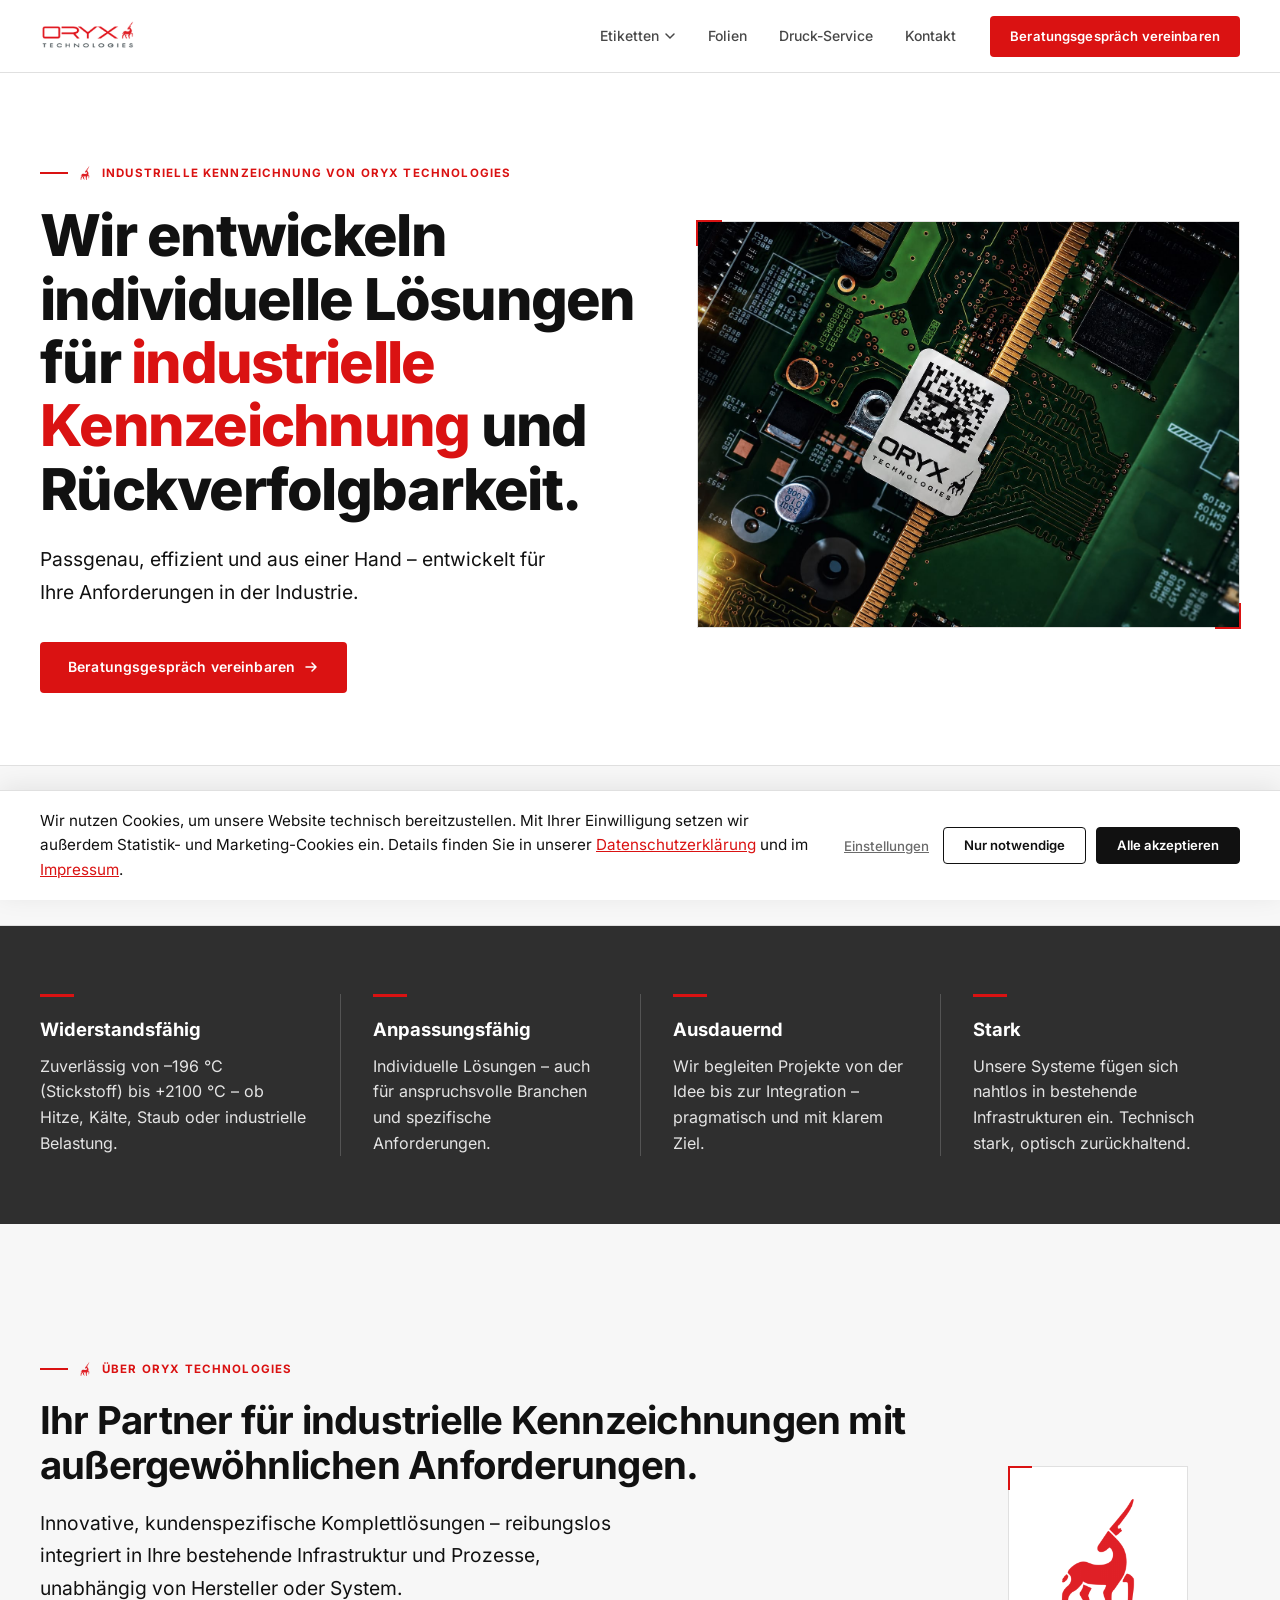
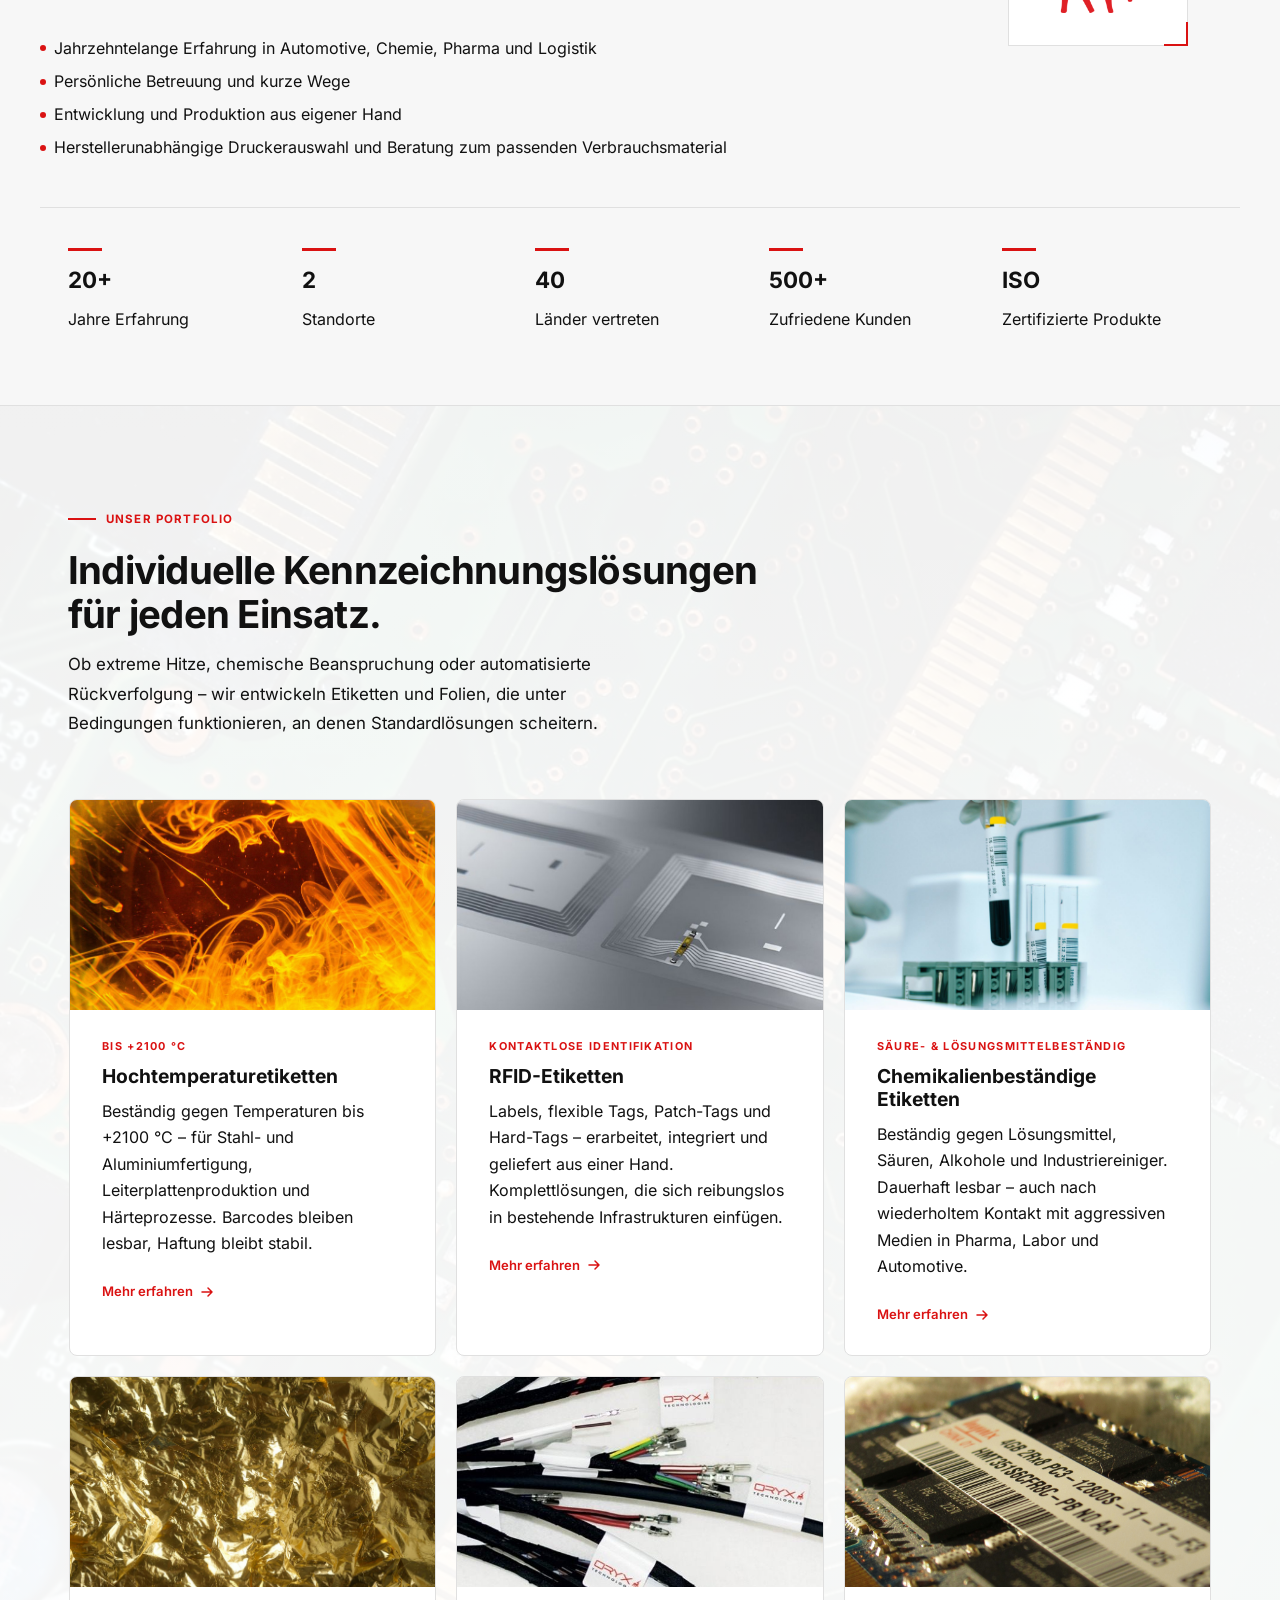
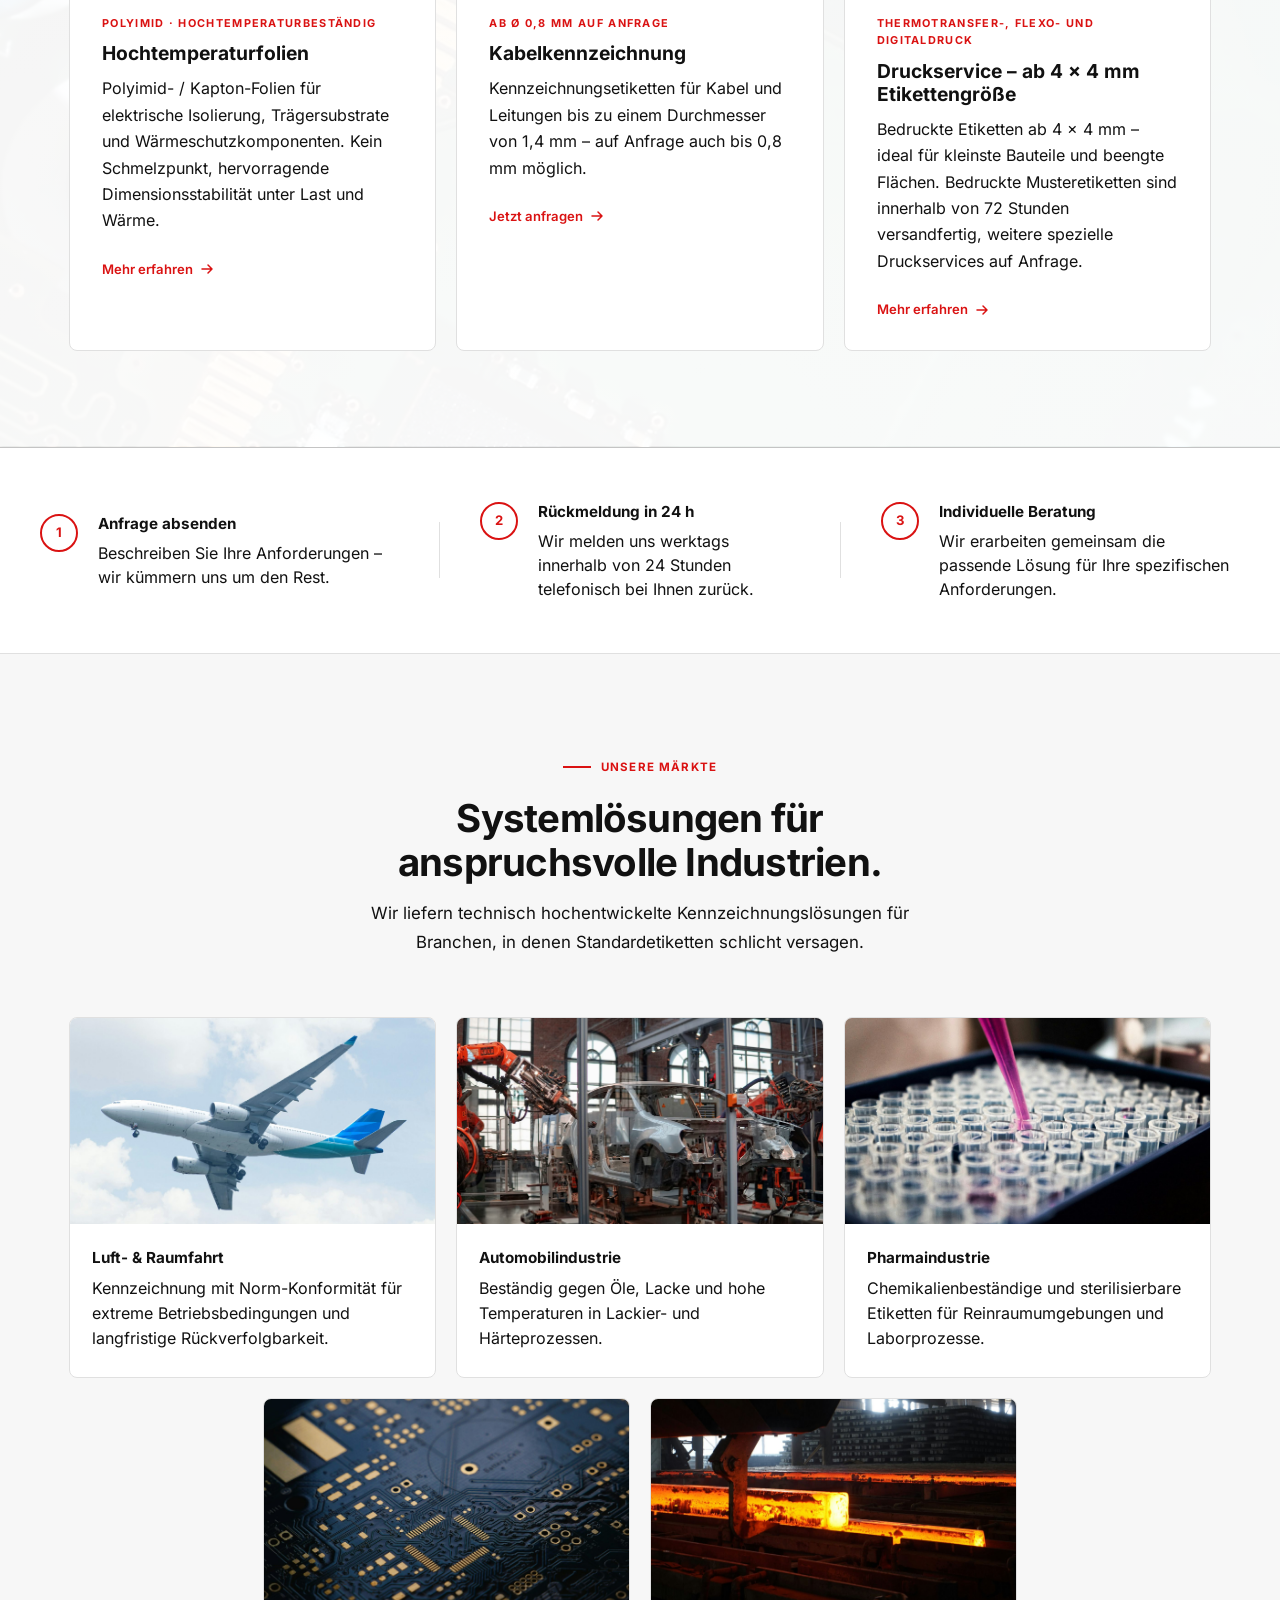
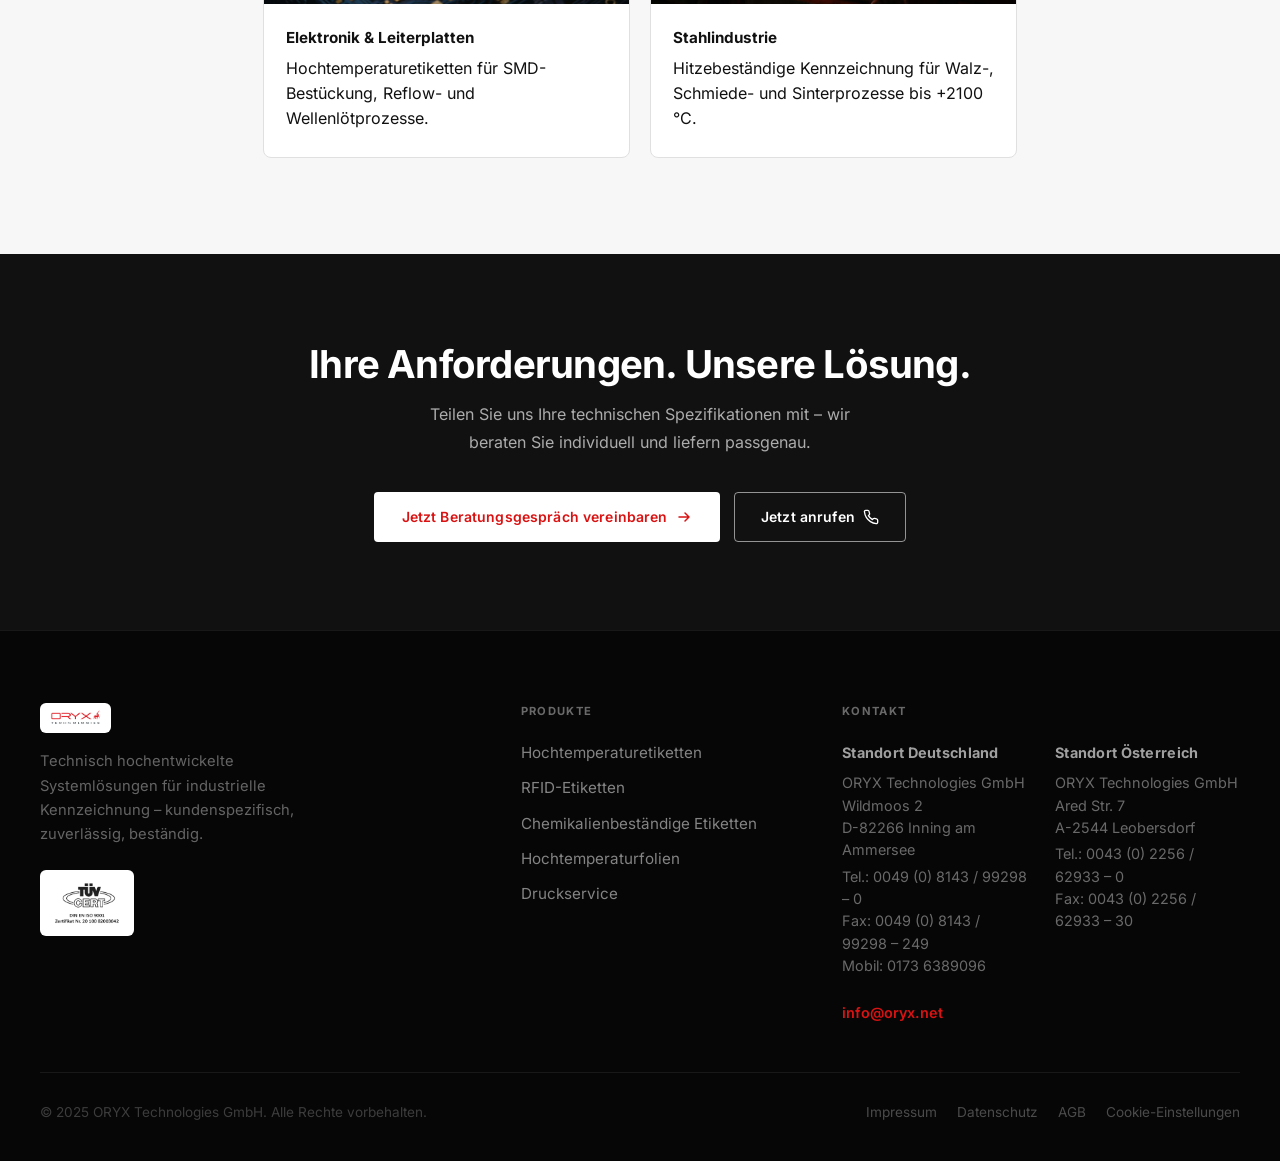
==== index.html @ a3b07ac5 "Branchen-Sektion: gleiche Hintergrundfarbe wie Warum-ORYX (var alt), Cache-Busting v=41" ====
<!DOCTYPE html>
<html lang="de">
<head>
  <meta charset="UTF-8">
  <meta name="viewport" content="width=device-width, initial-scale=1.0">
  <!-- Google Consent Mode v2 — Standardwerte (verweigert), bis Einwilligung vorliegt -->
  <script>
    window.dataLayer = window.dataLayer || [];
    function gtag(){dataLayer.push(arguments);}
    gtag('consent', 'default', {
      ad_storage: 'denied',
      ad_user_data: 'denied',
      ad_personalization: 'denied',
      analytics_storage: 'denied',
      wait_for_update: 500
    });
  </script>
  <!-- Google Tag Manager -->
  <script>(function(w,d,s,l,i){w[l]=w[l]||[];w[l].push({'gtm.start':
  new Date().getTime(),event:'gtm.js'});var f=d.getElementsByTagName(s)[0],
  j=d.createElement(s),dl=l!='dataLayer'?'&l='+l:'';j.async=true;j.src=
  'https://www.googletagmanager.com/gtm.js?id='+i+dl;f.parentNode.insertBefore(j,f);
  })(window,document,'script','dataLayer','GTM-K99ZC7DT');</script>
  <!-- End Google Tag Manager -->
  <title>ORYX Technologies – Industrielle Kennzeichnungslösungen</title>
  <meta name="description" content="Individuelle Lösungen für industrielle Kennzeichnung und Rückverfolgbarkeit – Hochtemperatur, RFID, chemikalienbeständige Etiketten und Hochtemperaturfolien. Aus einer Hand.">
  <link rel="canonical" href="https://www.etikettenloesungen.com/">
  <meta property="og:type" content="website">
  <meta property="og:site_name" content="ORYX Technologies">
  <meta property="og:locale" content="de_DE">
  <meta property="og:url" content="https://www.etikettenloesungen.com/">
  <meta property="og:title" content="ORYX Technologies – Industrielle Kennzeichnungslösungen">
  <meta property="og:description" content="Individuelle Lösungen für industrielle Kennzeichnung und Rückverfolgbarkeit – Hochtemperatur, RFID, chemikalienbeständige Etiketten und Hochtemperaturfolien. Aus einer Hand.">
  <meta property="og:image" content="https://www.etikettenloesungen.com/img/Leiterplatte-Startseite.jpg">
  <meta name="twitter:card" content="summary_large_image">
  <meta name="twitter:title" content="ORYX Technologies – Industrielle Kennzeichnungslösungen">
  <meta name="twitter:description" content="Individuelle Lösungen für industrielle Kennzeichnung und Rückverfolgbarkeit – Hochtemperatur, RFID, chemikalienbeständige Etiketten und Hochtemperaturfolien. Aus einer Hand.">
  <meta name="twitter:image" content="https://www.etikettenloesungen.com/img/Leiterplatte-Startseite.jpg">
  <link rel="icon" href="img/cropped-Fav-Icon-192x192.png">
  <link rel="stylesheet" href="styles.css?v=41">
  <script type="application/ld+json">
  {
    "@context": "https://schema.org",
    "@type": "Organization",
    "name": "ORYX Technologies GmbH",
    "url": "https://www.etikettenloesungen.com/",
    "logo": "https://www.etikettenloesungen.com/img/Logo.png",
    "description": "Individuelle Lösungen für industrielle Kennzeichnung und Rückverfolgbarkeit – Hochtemperaturetiketten, RFID-Systeme, chemikalienbeständige Etiketten und Hochtemperaturfolien.",
    "sameAs": ["https://oryx.net/de/"],
    "address": [
      {
        "@type": "PostalAddress",
        "streetAddress": "Wildmoos 2",
        "postalCode": "82266",
        "addressLocality": "Inning am Ammersee",
        "addressCountry": "DE"
      },
      {
        "@type": "PostalAddress",
        "streetAddress": "Ared Str. 7",
        "postalCode": "2544",
        "addressLocality": "Leobersdorf",
        "addressCountry": "AT"
      }
    ],
    "contactPoint": [
      {
        "@type": "ContactPoint",
        "telephone": "+49-8143-99298-0",
        "contactType": "customer service",
        "email": "info@oryx.net",
        "areaServed": ["DE", "AT", "CH"],
        "availableLanguage": "German"
      }
    ]
  }
  </script>
</head>
<body>
<!-- Google Tag Manager (noscript) -->
<noscript><iframe src="https://www.googletagmanager.com/ns.html?id=GTM-K99ZC7DT"
height="0" width="0" style="display:none;visibility:hidden"></iframe></noscript>
<!-- End Google Tag Manager (noscript) -->

<!-- NAVIGATION -->
<nav class="nav" id="nav">
  <div class="nav-inner">
    <a href="/" class="nav-logo">
      <img src="img/Logo.png" alt="ORYX Technologies" onerror="this.style.display='none';this.nextElementSibling.style.display='inline'">
      <span class="nav-logo-fallback" style="display:none"><em>ORYX</em> TECHNOLOGIES</span>
    </a>
    <ul class="nav-links">
      <li class="nav-item">
        <button class="nav-link">
          Etiketten
          <svg class="chevron" width="12" height="12" viewBox="0 0 12 12" fill="none">
            <path d="M2 4l4 4 4-4" stroke="currentColor" stroke-width="1.5" stroke-linecap="round"/>
          </svg>
        </button>
        <div class="dropdown">
          <a href="hochtemperatur-etiketten">Hochtemperaturetiketten</a>
          <a href="rfid-etiketten">RFID-Etiketten</a>
          <a href="chemikalienbestaendige-etiketten">Chemikalienbeständige Etiketten</a>
          <a href="/#kabelmarkierer">Kabelmarkierer</a>
        </div>
      </li>
      <li class="nav-item">
        <a href="hochtemperaturfolien" class="nav-link">Folien</a>
      </li>
      <li class="nav-item">
        <a href="druck-service" class="nav-link">Druck-Service</a>
      </li>
      <li class="nav-item">
        <a href="kontakt" class="nav-link">Kontakt</a>
      </li>
    </ul>
    <a href="kontakt" class="btn btn-primary nav-cta">Beratungsgespräch vereinbaren</a>
    <button class="nav-burger" aria-label="Menü öffnen">
      <span></span><span></span><span></span>
    </button>
  </div>
</nav>

<!-- Mobile Nav -->
<div class="nav-mobile" id="nav-mobile">
  <button class="mobile-toggle nav-link">
    Etiketten
    <svg class="chevron" width="12" height="12" viewBox="0 0 12 12" fill="none">
      <path d="M2 4l4 4 4-4" stroke="currentColor" stroke-width="1.5" stroke-linecap="round"/>
    </svg>
  </button>
  <div class="nav-mobile-sub">
    <a href="hochtemperatur-etiketten">Hochtemperaturetiketten</a>
    <a href="rfid-etiketten">RFID-Etiketten</a>
    <a href="chemikalienbestaendige-etiketten">Chemikalienbeständige Etiketten</a>
    <a href="/#kabelmarkierer">Kabelmarkierer</a>
  </div>
  <a href="hochtemperaturfolien">Hochtemperaturfolien</a>
  <a href="druck-service">Druck-Service</a>
  <a href="kontakt">Kontakt</a>
  <a href="kontakt" class="btn btn-primary nav-mobile-cta">Beratungsgespräch vereinbaren</a>
</div>

<!-- HERO (light, split with photo) -->
<section class="hero">
  <div class="hero-inner">
    <div class="hero-text">
      <span class="eyebrow"><img src="img/cropped-Fav-Icon-192x192.png" alt="" class="eyebrow-logo">Industrielle Kennzeichnung von ORYX Technologies</span>
      <h1>Wir entwickeln individuelle Lösungen für <strong>industrielle Kennzeichnung</strong> und Rückverfolgbarkeit.</h1>
      <p class="hero-desc">
        Passgenau, effizient und aus einer Hand – entwickelt für Ihre Anforderungen in der Industrie.
      </p>
      <div class="hero-actions">
        <a href="kontakt" class="btn btn-primary">
          Beratungsgespräch vereinbaren
          <svg width="16" height="16" viewBox="0 0 16 16" fill="none">
            <path d="M3 8h10M9 4l4 4-4 4" stroke="currentColor" stroke-width="1.5" stroke-linecap="round" stroke-linejoin="round"/>
          </svg>
        </a>
      </div>
    </div>
    <div class="hero-media">
      <img src="img/Startseite_neu.jpeg" alt="ORYX-Etikett mit Data-Matrix-Code auf einer Leiterplatte" loading="eager">
    </div>
  </div>
</section>

<!-- KUNDEN-LOGOS (Laufband) -->
<div class="logo-marquee">
  <div class="logo-marquee-label">Diese Industrieunternehmen vertrauen uns bereits</div>
  <div class="logo-viewport">
    <div class="logo-track">
      <div class="logo-item"><img src="img/Kunden/BMW.svg" alt="BMW"></div>
      <div class="logo-item"><img src="img/Kunden/Bosch-logotype.svg.webp" alt="Bosch"></div>
      <div class="logo-item"><img src="img/Kunden/Siemens-logo.svg.webp" alt="Siemens"></div>
      <div class="logo-item"><img src="img/Kunden/ZF_logo_STD_Blue_3CC.svg" alt="ZF"></div>
      <div class="logo-item"><img src="img/Kunden/Magna_logo.svg.webp" alt="Magna"></div>
      <div class="logo-item"><img src="img/Kunden/DRÄXLMAIER_Group_Logo.svg" alt="Dräxlmaier Group"></div>
      <div class="logo-item"><img src="img/Kunden/Faurecia_logo.svg" alt="Faurecia"></div>
      <div class="logo-item"><img src="img/Kunden/Diehl_Logo.svg" alt="Diehl"></div>
      <div class="logo-item"><img src="img/Kunden/Krauss-Maffei_logo.svg.webp" alt="KraussMaffei"></div>
      <div class="logo-item"><img src="img/Kunden/SEW_LOGO.svg" alt="SEW-EURODRIVE"></div>
      <div class="logo-item"><img src="img/Kunden/Philips_logo_new.svg.webp" alt="Philips"></div>
      <div class="logo-item"><img src="img/Kunden/Fronius-logo.png" alt="Fronius"></div>
      <div class="logo-item"><img src="img/Kunden/Ruag_MRO_Holding_Logo.svg.webp" alt="RUAG MRO Holding"></div>
      <div class="logo-item"><img src="img/Kunden/Logo_TQ-Systems.svg.webp" alt="TQ-Systems"></div>
      <div class="logo-item"><img src="img/Kunden/Logo_Kroschu_Group.jpg" alt="Kromberg & Schubert"></div>
      <div class="logo-item"><img src="img/Kunden/BECOM-logo.png" alt="BECOM"></div>
      <div class="logo-item"><img src="img/Kunden/YF_logo_AI_8_-_Yanfeng.png" alt="Yanfeng"></div>
      <!-- Duplikat für nahtlose Endlosschleife -->
      <div class="logo-item"><img src="img/Kunden/BMW.svg" alt="BMW"></div>
      <div class="logo-item"><img src="img/Kunden/Bosch-logotype.svg.webp" alt="Bosch"></div>
      <div class="logo-item"><img src="img/Kunden/Siemens-logo.svg.webp" alt="Siemens"></div>
      <div class="logo-item"><img src="img/Kunden/ZF_logo_STD_Blue_3CC.svg" alt="ZF"></div>
      <div class="logo-item"><img src="img/Kunden/Magna_logo.svg.webp" alt="Magna"></div>
      <div class="logo-item"><img src="img/Kunden/DRÄXLMAIER_Group_Logo.svg" alt="Dräxlmaier Group"></div>
      <div class="logo-item"><img src="img/Kunden/Faurecia_logo.svg" alt="Faurecia"></div>
      <div class="logo-item"><img src="img/Kunden/Diehl_Logo.svg" alt="Diehl"></div>
      <div class="logo-item"><img src="img/Kunden/Krauss-Maffei_logo.svg.webp" alt="KraussMaffei"></div>
      <div class="logo-item"><img src="img/Kunden/SEW_LOGO.svg" alt="SEW-EURODRIVE"></div>
      <div class="logo-item"><img src="img/Kunden/Philips_logo_new.svg.webp" alt="Philips"></div>
      <div class="logo-item"><img src="img/Kunden/Fronius-logo.png" alt="Fronius"></div>
      <div class="logo-item"><img src="img/Kunden/Ruag_MRO_Holding_Logo.svg.webp" alt="RUAG MRO Holding"></div>
      <div class="logo-item"><img src="img/Kunden/Logo_TQ-Systems.svg.webp" alt="TQ-Systems"></div>
      <div class="logo-item"><img src="img/Kunden/Logo_Kroschu_Group.jpg" alt="Kromberg & Schubert"></div>
      <div class="logo-item"><img src="img/Kunden/BECOM-logo.png" alt="BECOM"></div>
      <div class="logo-item"><img src="img/Kunden/YF_logo_AI_8_-_Yanfeng.png" alt="Yanfeng"></div>
    </div>
  </div>
</div>

<!-- VALUES STRIP -->
<section class="values-strip">
  <div class="values-inner">
    <div class="value-item fade-up">
      <h4>Widerstandsfähig</h4>
      <p>Zuverlässig von –196 °C (Stickstoff) bis +2100 °C – ob Hitze, Kälte, Staub oder industrielle Belastung.</p>
    </div>
    <div class="value-item fade-up delay-1">
      <h4>Anpassungsfähig</h4>
      <p>Individuelle Lösungen – auch für anspruchsvolle Branchen und spezifische Anforderungen.</p>
    </div>
    <div class="value-item fade-up delay-2">
      <h4>Ausdauernd</h4>
      <p>Wir begleiten Projekte von der Idee bis zur Integration – pragmatisch und mit klarem Ziel.</p>
    </div>
    <div class="value-item fade-up delay-3">
      <h4>Stark</h4>
      <p>Unsere Systeme fügen sich nahtlos in bestehende Infrastrukturen ein. Technisch stark, optisch zurückhaltend.</p>
    </div>
  </div>
</section>

<!-- ÜBER ORYX -->
<section class="page-hero about-section">
  <div class="page-hero-inner">
    <div class="page-hero-text fade-up">
      <span class="eyebrow"><img src="img/cropped-Fav-Icon-192x192.png" alt="" class="eyebrow-logo">Über ORYX Technologies</span>
      <h2>Ihr Partner für industrielle Kennzeichnungen mit außergewöhnlichen Anforderungen.</h2>
      <p class="hero-desc">Innovative, kundenspezifische Komplettlösungen – reibungslos integriert in Ihre bestehende Infrastruktur und Prozesse, unabhängig von Hersteller oder System.</p>
      <div style="display:flex; flex-direction:column; gap:10px; margin-top:4px;">
        <span class="trust-item">Jahrzehntelange Erfahrung in Automotive, Chemie, Pharma und Logistik</span>
        <span class="trust-item">Persönliche Betreuung und kurze Wege</span>
        <span class="trust-item">Entwicklung und Produktion aus eigener Hand</span>
        <span class="trust-item">Herstellerunabhängige Druckerauswahl und Beratung zum passenden Verbrauchsmaterial</span>
      </div>
    </div>
    <div class="about-medaillon-wrap fade-up">
      <div class="about-medaillon about-medaillon--icon">
        <img src="img/cropped-Fav-Icon-192x192.png" alt="ORYX Technologies Icon">
      </div>
    </div>
  </div>
  <div class="about-stats-row">
    <div class="value-item fade-up"><h4>20+</h4><p>Jahre Erfahrung</p></div>
    <div class="value-item fade-up delay-1"><h4>2</h4><p>Standorte</p></div>
    <div class="value-item fade-up delay-2"><h4>40</h4><p>Länder vertreten</p></div>
    <div class="value-item fade-up delay-1"><h4>500+</h4><p>Zufriedene Kunden</p></div>
    <div class="value-item fade-up delay-2"><h4>ISO</h4><p>Zertifizierte Produkte</p></div>
  </div>
</section>

<!-- PRODUKTE (Unser Portfolio – mit Startseiten-Bild als dezenter Hintergrund) -->
<section class="section" id="produkte" style="background-image: linear-gradient(rgba(255,255,255,0.94), rgba(255,255,255,0.97)), url('img/Leiterplatte-Startseite.jpg'); background-size: cover; background-position: center;">
  <div class="container">
    <div class="s-head fade-up">
      <span class="eyebrow">Unser Portfolio</span>
      <h2>Individuelle Kennzeichnungslösungen<br>für jeden Einsatz.</h2>
      <p>Ob extreme Hitze, chemische Beanspruchung oder automatisierte Rückverfolgung – wir entwickeln Etiketten und Folien, die unter Bedingungen funktionieren, an denen Standardlösungen scheitern.</p>
    </div>
    <div class="products-grid">

      <a href="hochtemperatur-etiketten" class="pcard" data-tilt>
        <div class="pcard-img">
          <img src="img/Hochtemperaturetiketten.jpg" alt="Hochtemperaturetiketten">
        </div>
        <div class="pcard-body">
          <div class="pcard-tag">Bis +2100 °C</div>
          <h3>Hochtemperaturetiketten</h3>
          <p>Beständig gegen Temperaturen bis +2100 °C – für Stahl- und Aluminiumfertigung, Leiterplattenproduktion und Härteprozesse. Barcodes bleiben lesbar, Haftung bleibt stabil.</p>
          <span class="pcard-link">
            Mehr erfahren
            <svg width="14" height="14" viewBox="0 0 14 14" fill="none">
              <path d="M2 7h10M8 3l4 4-4 4" stroke="#da1212" stroke-width="1.5" stroke-linecap="round" stroke-linejoin="round"/>
            </svg>
          </span>
        </div>
      </a>

      <a href="rfid-etiketten" class="pcard" data-tilt>
        <div class="pcard-img">
          <img src="img/RFID.jpg" alt="RFID-Etiketten">
        </div>
        <div class="pcard-body">
          <div class="pcard-tag">Kontaktlose Identifikation</div>
          <h3>RFID-Etiketten</h3>
          <p>Labels, flexible Tags, Patch-Tags und Hard-Tags – erarbeitet, integriert und geliefert aus einer Hand. Komplettlösungen, die sich reibungslos in bestehende Infrastrukturen einfügen.</p>
          <span class="pcard-link">
            Mehr erfahren
            <svg width="14" height="14" viewBox="0 0 14 14" fill="none">
              <path d="M2 7h10M8 3l4 4-4 4" stroke="#da1212" stroke-width="1.5" stroke-linecap="round" stroke-linejoin="round"/>
            </svg>
          </span>
        </div>
      </a>

      <a href="chemikalienbestaendige-etiketten" class="pcard" data-tilt>
        <div class="pcard-img">
          <img src="img/Chemikalienbeständig.jpg" alt="Chemikalienbeständige Etiketten">
        </div>
        <div class="pcard-body">
          <div class="pcard-tag">Säure- &amp; Lösungsmittelbeständig</div>
          <h3>Chemikalienbeständige Etiketten</h3>
          <p>Beständig gegen Lösungsmittel, Säuren, Alkohole und Industriereiniger. Dauerhaft lesbar – auch nach wiederholtem Kontakt mit aggressiven Medien in Pharma, Labor und Automotive.</p>
          <span class="pcard-link">
            Mehr erfahren
            <svg width="14" height="14" viewBox="0 0 14 14" fill="none">
              <path d="M2 7h10M8 3l4 4-4 4" stroke="#da1212" stroke-width="1.5" stroke-linecap="round" stroke-linejoin="round"/>
            </svg>
          </span>
        </div>
      </a>

      <a href="hochtemperaturfolien" class="pcard" data-tilt>
        <div class="pcard-img">
          <img src="img/Hochtemperaturfolie.jpg" alt="Hochtemperaturfolien">
        </div>
        <div class="pcard-body">
          <div class="pcard-tag">Polyimid · Hochtemperaturbeständig</div>
          <h3>Hochtemperaturfolien</h3>
          <p>Polyimid- / Kapton-Folien für elektrische Isolierung, Trägersubstrate und Wärmeschutzkomponenten. Kein Schmelzpunkt, hervorragende Dimensionsstabilität unter Last und Wärme.</p>
          <span class="pcard-link">
            Mehr erfahren
            <svg width="14" height="14" viewBox="0 0 14 14" fill="none">
              <path d="M2 7h10M8 3l4 4-4 4" stroke="#da1212" stroke-width="1.5" stroke-linecap="round" stroke-linejoin="round"/>
            </svg>
          </span>
        </div>
      </a>

      <a href="kontakt?produkt=kabelkennzeichnung" class="pcard" data-tilt id="kabelmarkierer">
        <div class="pcard-img">
          <img src="img/Kabelmarkierer.JPG" alt="Kabelkennzeichnung">
        </div>
        <div class="pcard-body">
          <div class="pcard-tag">Ab Ø 0,8 mm auf Anfrage</div>
          <h3>Kabelkennzeichnung</h3>
          <p>Kennzeichnungsetiketten für Kabel und Leitungen bis zu einem Durchmesser von 1,4 mm – auf Anfrage auch bis 0,8 mm möglich.</p>
          <span class="pcard-link">
            Jetzt anfragen
            <svg width="14" height="14" viewBox="0 0 14 14" fill="none">
              <path d="M2 7h10M8 3l4 4-4 4" stroke="#da1212" stroke-width="1.5" stroke-linecap="round" stroke-linejoin="round"/>
            </svg>
          </span>
        </div>
      </a>

      <a href="druck-service" class="pcard" data-tilt>
        <div class="pcard-img">
          <img src="img/Kleine Etiketten.jpg" alt="Kleinstetiketten im Druckservice">
        </div>
        <div class="pcard-body">
          <div class="pcard-tag">Thermotransfer-, Flexo- und Digitaldruck</div>
          <h3>Druckservice – ab 4 × 4 mm Etikettengröße</h3>
          <p>Bedruckte Etiketten ab 4 × 4 mm – ideal für kleinste Bauteile und beengte Flächen. Bedruckte Musteretiketten sind innerhalb von 72 Stunden versandfertig, weitere spezielle Druckservices auf Anfrage.</p>
          <span class="pcard-link">
            Mehr erfahren
            <svg width="14" height="14" viewBox="0 0 14 14" fill="none">
              <path d="M2 7h10M8 3l4 4-4 4" stroke="#da1212" stroke-width="1.5" stroke-linecap="round" stroke-linejoin="round"/>
            </svg>
          </span>
        </div>
      </a>

    </div>
  </div>
</section>

<!-- PROCESS STRIP -->
<div class="process-strip process-strip--contrast">
  <div class="process-inner">
    <div class="process-step fade-up">
      <div class="p-num">1</div>
      <div class="p-body">
        <h4>Anfrage absenden</h4>
        <p>Beschreiben Sie Ihre Anforderungen – wir kümmern uns um den Rest.</p>
      </div>
    </div>
    <div class="process-divider"></div>
    <div class="process-step fade-up delay-2">
      <div class="p-num">2</div>
      <div class="p-body">
        <h4>Rückmeldung in 24 h</h4>
        <p>Wir melden uns werktags innerhalb von 24 Stunden telefonisch bei Ihnen zurück.</p>
      </div>
    </div>
    <div class="process-divider"></div>
    <div class="process-step fade-up delay-4">
      <div class="p-num">3</div>
      <div class="p-body">
        <h4>Individuelle Beratung</h4>
        <p>Wir erarbeiten gemeinsam die passende Lösung für Ihre spezifischen Anforderungen.</p>
      </div>
    </div>
  </div>
</div>

<!-- BRANCHEN (auf allen Seiten identisch) -->
<section class="section section-alt" id="branchen">
  <div class="container">
    <div class="s-head center fade-up">
      <span class="eyebrow">Unsere Märkte</span>
      <h2>Systemlösungen für<br>anspruchsvolle Industrien.</h2>
      <p>Wir liefern technisch hochentwickelte Kennzeichnungslösungen für Branchen, in denen Standardetiketten schlicht versagen.</p>
    </div>
    <div class="ind-grid">

      <div class="ind-item fade-up">
        <div class="ind-img"><img src="img/Luft und Raumfahrt.jpg" alt="Luft- und Raumfahrt"></div>
        <div class="ind-body">
          <h4>Luft- &amp; Raumfahrt</h4>
          <p>Kennzeichnung mit Norm-Konformität für extreme Betriebsbedingungen und langfristige Rückverfolgbarkeit.</p>
        </div>
      </div>

      <div class="ind-item fade-up delay-1">
        <div class="ind-img"><img src="img/Automobilindustrie.jpg" alt="Automobilindustrie"></div>
        <div class="ind-body">
          <h4>Automobilindustrie</h4>
          <p>Beständig gegen Öle, Lacke und hohe Temperaturen in Lackier- und Härteprozessen.</p>
        </div>
      </div>

      <div class="ind-item fade-up delay-2">
        <div class="ind-img"><img src="img/Pharma.jpg" alt="Pharmaindustrie"></div>
        <div class="ind-body">
          <h4>Pharmaindustrie</h4>
          <p>Chemikalienbeständige und sterilisierbare Etiketten für Reinraumumgebungen und Laborprozesse.</p>
        </div>
      </div>

      <div class="ind-item fade-up delay-1">
        <div class="ind-img"><img src="img/Leiterplatten.jpg" alt="Elektronik und Leiterplatten"></div>
        <div class="ind-body">
          <h4>Elektronik &amp; Leiterplatten</h4>
          <p>Hochtemperaturetiketten für SMD-Bestückung, Reflow- und Wellenlötprozesse.</p>
        </div>
      </div>

      <div class="ind-item fade-up delay-2">
        <div class="ind-img"><img src="img/Stahlindustrie.jpg" alt="Stahlindustrie"></div>
        <div class="ind-body">
          <h4>Stahlindustrie</h4>
          <p>Hitzebeständige Kennzeichnung für Walz-, Schmiede- und Sinterprozesse bis +2100 °C.</p>
        </div>
      </div>

    </div>
  </div>
</section>

<!-- CTA BANNER -->
<section class="cta-banner">
  <div class="container">
    <div class="fade-up">
      <h2>Ihre Anforderungen. Unsere Lösung.</h2>
      <p>Teilen Sie uns Ihre technischen Spezifikationen mit – wir beraten Sie individuell und liefern passgenau.</p>
      <div class="cta-actions">
        <a href="kontakt" class="btn btn-white">
        Jetzt Beratungsgespräch vereinbaren
        <svg width="16" height="16" viewBox="0 0 16 16" fill="none">
          <path d="M3 8h10M9 4l4 4-4 4" stroke="currentColor" stroke-width="1.5" stroke-linecap="round" stroke-linejoin="round"/>
        </svg>
      </a>
        <a href="tel:+491736389096" class="btn btn-outline-white">Jetzt anrufen <svg width="16" height="16" viewBox="0 0 24 24" fill="none" stroke="currentColor" stroke-width="2" stroke-linecap="round" stroke-linejoin="round"><path d="M22 16.92v3a2 2 0 01-2.18 2 19.79 19.79 0 01-8.63-3.07 19.5 19.5 0 01-6-6 19.79 19.79 0 01-3.07-8.67A2 2 0 014.11 2h3a2 2 0 012 1.72c.13.96.36 1.9.7 2.81a2 2 0 01-.45 2.11L8.09 9.91a16 16 0 006 6l1.27-1.27a2 2 0 012.11-.45c.91.34 1.85.57 2.81.7A2 2 0 0122 16.92z"/></svg></a>
      </div>
    </div>
  </div>
</section>

<!-- FOOTER -->
<footer class="footer">
  <div class="footer-top">
    <div class="f-brand">
      <a href="/" class="nav-logo">
        <img src="img/Logo.png" alt="ORYX Technologies" style="height:30px; background:#fff; padding:6px 10px; border-radius:6px;">
      </a>
      <p>Technisch hochentwickelte Systemlösungen für industrielle Kennzeichnung – kundenspezifisch, zuverlässig, beständig.</p>
      <div class="f-cert">
        <img src="img/tv-cert-iso-logo-rand.jpg" alt="TÜV CERT – DIN EN ISO 9001 zertifiziert">
      </div>
    </div>
    <div class="f-col">
      <h5>Produkte</h5>
      <a href="hochtemperatur-etiketten">Hochtemperaturetiketten</a>
      <a href="rfid-etiketten">RFID-Etiketten</a>
      <a href="chemikalienbestaendige-etiketten">Chemikalienbeständige Etiketten</a>
      <a href="hochtemperaturfolien">Hochtemperaturfolien</a>
      <a href="druck-service">Druckservice</a>
    </div>
    <div class="f-contact">
      <h5>Kontakt</h5>
      <div class="f-contact-grid">
        <div class="f-loc">
          <h6>Standort Deutschland</h6>
          <p>ORYX Technologies GmbH<br>Wildmoos 2<br>D-82266 Inning am Ammersee</p>
          <p>Tel.: 0049 (0) 8143 / 99298 – 0<br>Fax: 0049 (0) 8143 / 99298 – 249<br>Mobil: 0173 6389096</p>
        </div>
        <div class="f-loc">
          <h6>Standort Österreich</h6>
          <p>ORYX Technologies GmbH<br>Ared Str. 7<br>A-2544 Leobersdorf</p>
          <p>Tel.: 0043 (0) 2256 / 62933 – 0<br>Fax: 0043 (0) 2256 / 62933 – 30</p>
        </div>
      </div>
      <div class="f-contact-mail">
        <a href="mailto:info@oryx.net">info@oryx.net</a>
      </div>
    </div>
  </div>
  <div class="footer-bottom">
    <p>© 2025 ORYX Technologies GmbH. Alle Rechte vorbehalten.</p>
    <div class="footer-legal">
      <a href="impressum">Impressum</a>
      <a href="datenschutz">Datenschutz</a>
      <a href="agb">AGB</a>
      <a href="#" data-cc-open>Cookie-Einstellungen</a>
    </div>
  </div>
</footer>

<script src="main.js?v=3"></script>
<script src="cookie-consent.js?v=2"></script>
</body>
</html>
---- styles.css ----
/* ============================================================
   ORYX TECHNOLOGIES — styles.css  (Light Theme)
   Farben: #da1212 (Rot) · #111111 (Dunkel) · #ffffff (Weiß)
   ============================================================ */

/* Inter — lokal gehostet (kein Drittanbieter-Request an Google, DSGVO-konform) */
@font-face {
  font-family: 'Inter';
  font-style: normal;
  font-weight: 400 900;
  font-display: swap;
  src: url('fonts/inter-latin-var.woff2') format('woff2-variations'), url('fonts/inter-latin-var.woff2') format('woff2');
}

:root {
  --red:       #da1212;
  --red-dark:  #b50f0f;
  --black:     #0a0a0a;
  --dark:      #111111;
  --dark-2:    #1a1a1a;
  --white:     #ffffff;
  --light:     #f5f5f5;
  --alt:       #f7f7f7;
  --muted:     #6b6b6b;
  --border-d:  rgba(255,255,255,0.07);
  --border-l:  #e0e0e0;
  --font:      'Inter', system-ui, -apple-system, sans-serif;
  --ease:      cubic-bezier(0.25,0.46,0.45,0.94);
  --max:       1200px;
  --r:         4px;
}

*, *::before, *::after { box-sizing: border-box; margin: 0; padding: 0; }
html { scroll-behavior: smooth; }
body { font-family: var(--font); color: var(--dark); background: var(--white); -webkit-font-smoothing: antialiased; line-height: 1.6; }
img { max-width: 100%; height: auto; display: block; }
a { text-decoration: none; color: inherit; }
ul { list-style: none; }
button, input, select, textarea { font-family: var(--font); }

.container { max-width: var(--max); margin: 0 auto; padding: 0 28px; }

h1 { font-size: clamp(2.2rem, 4.5vw, 3.6rem); font-weight: 800; line-height: 1.1; letter-spacing: -0.03em; }
h2 { font-size: clamp(1.7rem, 3vw, 2.4rem); font-weight: 700; line-height: 1.15; letter-spacing: -0.02em; }
h3 { font-size: clamp(1.1rem, 2vw, 1.4rem); font-weight: 700; line-height: 1.2; }
h4 { font-size: 1rem; font-weight: 700; }
p  { line-height: 1.75; color: var(--muted); }

.eyebrow {
  display: inline-flex; align-items: center; gap: 10px;
  font-size: 0.72rem; font-weight: 700; letter-spacing: 0.1em;
  text-transform: uppercase; color: var(--red); margin-bottom: 20px;
  white-space: nowrap;
}
.eyebrow::before { content: ''; width: 28px; height: 2px; background: var(--red); flex-shrink: 0; }
.eyebrow-logo { height: 14px; width: auto; flex-shrink: 0; }

/* ---- Buttons ---- */
.btn {
  display: inline-flex; align-items: center; gap: 8px;
  padding: 14px 28px; font-size: 0.875rem; font-weight: 600;
  letter-spacing: 0.01em; border: none; cursor: pointer;
  border-radius: var(--r); transition: all 0.25s var(--ease);
  white-space: nowrap;
}
.btn-primary { background: var(--red); color: var(--white); }
.btn-primary:hover { background: var(--red-dark); transform: translateY(-2px); box-shadow: 0 10px 28px rgba(218,18,18,0.35); }
.btn-ghost { background: transparent; color: var(--dark); border: 1.5px solid rgba(0,0,0,0.18); }
.btn-ghost:hover { border-color: var(--dark); background: rgba(0,0,0,0.05); }
.btn-white { background: var(--white); color: var(--red); }
.btn-white:hover { background: rgba(255,255,255,0.9); transform: translateY(-2px); box-shadow: 0 8px 24px rgba(0,0,0,0.15); }
.btn-outline-white { background: transparent; color: var(--white); border: 1.5px solid rgba(255,255,255,0.55); padding: 12.5px 26.5px; }
.btn-outline-white:hover { background: rgba(255,255,255,0.1); border-color: var(--white); transform: translateY(-2px); }
.cta-actions { display: flex; flex-wrap: wrap; gap: 14px; justify-content: center; }
.btn svg { flex-shrink: 0; }

/* ============================================================
   NAVIGATION  (white header — logo has white background)
   ============================================================ */
.nav {
  position: fixed; top: 0; left: 0; right: 0; z-index: 1000;
  padding: 0 28px; background: var(--white);
  border-bottom: 1px solid var(--border-l);
  transition: box-shadow 0.35s ease;
}
.nav.scrolled { box-shadow: 0 2px 16px rgba(0,0,0,0.06); }
.nav-inner {
  max-width: var(--max); margin: 0 auto; height: 72px;
  display: flex; align-items: center; justify-content: flex-start;
}
.nav-logo { display: flex; align-items: center; gap: 12px; }
.nav-logo img { height: 34px; width: auto; }
.nav-logo-fallback {
  font-size: 1rem; font-weight: 900; letter-spacing: 0.1em;
  color: var(--dark); text-transform: uppercase;
}
.nav-logo-fallback em { color: var(--red); font-style: normal; }

.nav-links { display: flex; align-items: center; gap: 4px; margin-left: auto; }
.nav-item  { position: relative; }
.nav-link  {
  display: flex; align-items: center; gap: 5px;
  padding: 8px 14px; color: rgba(0,0,0,0.72);
  font-size: 0.875rem; font-weight: 500; cursor: pointer;
  transition: color 0.2s ease; border-radius: 4px;
  background: none; border: none;
}
.nav-link:hover { color: var(--red); }
.nav-link .chevron { transition: transform 0.25s ease; }
.nav-item:hover .chevron { transform: rotate(180deg); }

/* Dropdown — hover bridge prevents the menu from closing when the
   pointer crosses the gap between the trigger and the panel. */
.dropdown {
  position: absolute; top: 100%; left: 0;
  margin-top: 8px;
  background: var(--white); border: 1px solid var(--border-l);
  border-radius: 8px; min-width: 260px; padding: 8px 0;
  opacity: 0; visibility: hidden; pointer-events: none;
  transform: translateY(-6px);
  transition: opacity 0.2s var(--ease), transform 0.2s var(--ease), visibility 0.2s;
  box-shadow: 0 20px 50px rgba(0,0,0,0.14);
}
.dropdown::before {
  content: ''; position: absolute; top: -14px; left: 0; right: 0; height: 16px;
}
.nav-item:hover .dropdown,
.dropdown:hover {
  opacity: 1; visibility: visible; pointer-events: all; transform: translateY(0);
}
.dropdown a {
  display: block; padding: 11px 20px;
  color: rgba(0,0,0,0.68); font-size: 0.85rem; font-weight: 500;
  border-left: 2px solid transparent;
  transition: all 0.18s ease;
}
.dropdown a:hover {
  color: var(--red); background: rgba(218,18,18,0.05);
  border-left-color: var(--red); padding-left: 24px;
}

.nav-cta { margin-left: 20px; padding: 10px 20px; font-size: 0.82rem; }

.nav-burger { display: none; flex-direction: column; gap: 5px; cursor: pointer; padding: 6px; background: none; border: none; }
.nav-burger span { display: block; width: 22px; height: 2px; background: var(--dark); border-radius: 2px; transition: all 0.25s ease; }
.nav-burger.open span:nth-child(1) { transform: rotate(45deg) translate(5px, 5px); }
.nav-burger.open span:nth-child(2) { opacity: 0; }
.nav-burger.open span:nth-child(3) { transform: rotate(-45deg) translate(5px, -5px); }

.nav-mobile {
  display: none; position: fixed; inset: 72px 0 0 0; z-index: 999;
  background: var(--white);
  padding: 24px 28px; flex-direction: column; gap: 4px;
  overflow-y: auto; border-top: 1px solid var(--border-l);
}
.nav-mobile.open { display: flex; }
.nav-mobile a, .nav-mobile button {
  display: block; padding: 14px 0; color: var(--dark);
  font-size: 1.1rem; font-weight: 500; border: none; background: none;
  text-align: left; cursor: pointer;
  border-bottom: 1px solid var(--border-l); transition: color 0.2s;
}
.nav-mobile a:hover, .nav-mobile button:hover { color: var(--red); }
.nav-mobile .nav-mobile-sub { padding: 4px 0 4px 16px; }
.nav-mobile .nav-mobile-sub a { font-size: 0.95rem; color: var(--muted); border: none; padding: 10px 0; }
.nav-mobile .nav-mobile-cta { margin-top: 20px; color: var(--white); border: none; }

/* ============================================================
   HERO — Startseite (LIGHT, split with photo)
   ============================================================ */
.hero {
  position: relative; background: var(--white);
  padding: 108px 28px 0; overflow: hidden;
}
.hero-inner {
  max-width: var(--max); margin: 0 auto;
  display: grid; grid-template-columns: 1.05fr 0.95fr;
  align-items: center; gap: 56px;
  padding: 48px 0 72px;
}
.hero-text .eyebrow { margin-bottom: 22px; }
.hero h1 { color: var(--dark); margin-bottom: 22px; }
.hero h1 strong { color: var(--red); font-weight: 800; }
.hero-desc {
  color: var(--dark); font-size: 1.2rem;
  max-width: 540px; margin-bottom: 34px; line-height: 1.7;
}
.hero-actions { display: flex; align-items: center; gap: 16px; flex-wrap: wrap; }
.hero-media { position: relative; }
.hero-media img {
  width: 100%; aspect-ratio: 4/3; object-fit: cover;
  border: 1px solid var(--border-l);
}
.hero-media::before, .hero-media::after,
.page-hero-media::before, .page-hero-media::after {
  content: ''; position: absolute; width: 26px; height: 26px;
  border-color: var(--red); border-style: solid; z-index: 1; pointer-events: none;
}
.hero-media::before, .page-hero-media::before { top: -1px; left: -1px; border-width: 2px 0 0 2px; }
.hero-media::after, .page-hero-media::after { bottom: -1px; right: -1px; border-width: 0 2px 2px 0; }

/* ============================================================
   VALUES STRIP — Widerstandsfähig · Anpassungsfähig · …
   ============================================================ */
.values-strip { background: #2f2f2f; padding: 68px 28px; }
.values-inner {
  max-width: var(--max); margin: 0 auto;
  display: grid; grid-template-columns: repeat(4, 1fr); gap: 0;
}
.values-strip .value-item { padding: 0 32px; border-left: 1px solid rgba(255,255,255,0.18); }
.values-strip .value-item:first-child { border-left: none; padding-left: 0; }
.values-strip .value-item::before { position: static; display: block; width: 34px; height: 3px; background: var(--red); margin-bottom: 18px; }
.values-strip .value-item h4 { color: var(--white); font-size: 1.15rem; }
.values-strip .value-item p  { color: #e4e4e4; }
.value-item { position: relative; padding-top: 20px; }
.value-item::before { content: ''; position: absolute; top: 0; left: 0; width: 34px; height: 3px; background: var(--red); }
.value-item h4 { font-size: 1.02rem; color: var(--dark); margin-bottom: 9px; }
.value-item p  { font-size: 1rem; color: var(--dark); line-height: 1.6; }

/* ============================================================
   ABOUT ORYX — Vertrauens-Sektion vor der CTA-Banner
   ============================================================ */
.about-section { background: var(--white); padding: 96px 28px; border-bottom: none; }
.about-section .page-hero-inner { grid-template-columns: 1.6fr 0.4fr; gap: 40px; }
.about-medaillon-wrap { display: flex; justify-content: flex-start; }
.about-medaillon {
  position: relative; flex: 0 0 auto; box-sizing: border-box;
  width: 220px; height: 220px;
  border: 1px solid var(--border-l); background: var(--white);
}
.about-medaillon img { width: 100%; height: 100%; object-fit: cover; }
/* Startseite: Icon statt Foto, da das Header-Bild dort bereits im Hero zu sehen ist */
.about-medaillon--icon { width: 180px; height: 180px; padding: 30px; box-sizing: border-box; }
.about-medaillon--icon img { object-fit: contain; }
.about-medaillon::before, .about-medaillon::after { content: ''; position: absolute; width: 24px; height: 24px; border-color: var(--red); border-style: solid; z-index: 1; }
.about-medaillon::before { top: -1px; left: -1px; border-width: 2px 0 0 2px; }
.about-medaillon::after  { bottom: -1px; right: -1px; border-width: 0 2px 2px 0; }
.about-stats-row {
  max-width: var(--max); margin: 48px auto 0; padding: 40px 28px 0;
  border-top: 1px solid var(--border-l);
  display: grid; grid-template-columns: repeat(5, 1fr); gap: 24px;
}
.about-stats-row .value-item { padding-top: 14px; }
.about-stats-row .value-item h4 { font-size: 1.4rem; }

/* ============================================================
   KUNDEN-LOGOS — continuous marquee
   ============================================================ */
.logo-marquee { background: var(--alt); border-top: 1px solid var(--border-l); border-bottom: 1px solid var(--border-l); padding: 34px 0; overflow: hidden; }
.logo-marquee-label {
  text-align: center; font-size: 0.85rem; font-weight: 700;
  letter-spacing: 0.16em; text-transform: uppercase;
  color: var(--muted); margin-bottom: 24px;
}
.logo-viewport { position: relative; overflow: hidden; }
.logo-viewport::before, .logo-viewport::after {
  content: ''; position: absolute; top: 0; bottom: 0; width: 90px; z-index: 2; pointer-events: none;
}
.logo-viewport::before { left: 0; background: linear-gradient(90deg, var(--alt), rgba(247,247,247,0)); }
.logo-viewport::after  { right: 0; background: linear-gradient(270deg, var(--alt), rgba(247,247,247,0)); }
.logo-track {
  display: flex; align-items: center; gap: 56px; width: max-content;
  animation: marquee 70s linear infinite;
}
@media (hover: hover) {
  .logo-marquee:hover .logo-track { animation-play-state: paused; }
}
.logo-item { display: flex; align-items: center; justify-content: center; height: 46px; flex-shrink: 0; }
.logo-item img {
  max-height: 100%; max-width: 140px; width: auto; height: auto;
  object-fit: contain;
}
@keyframes marquee {
  from { transform: translateX(0); }
  to   { transform: translateX(-50%); }
}
@media (prefers-reduced-motion: reduce) {
  .logo-track { animation: none; }
}

/* ============================================================
   PAGE HERO — Unterseiten (LIGHT, split with photo)
   ============================================================ */
.page-hero {
  background: var(--alt); padding: 128px 28px 72px;
  position: relative; overflow: hidden;
  border-bottom: 1px solid var(--border-l);
}
.page-hero-inner {
  max-width: var(--max); margin: 0 auto; position: relative; z-index: 1;
  display: grid; grid-template-columns: 1.1fr 0.9fr; gap: 56px; align-items: center;
}
.page-hero h1  { color: var(--dark); margin-bottom: 20px; }
.page-hero .hero-desc { color: var(--dark); font-size: 1.2rem; max-width: 600px; margin-bottom: 32px; }
.page-hero h2 { margin-bottom: 20px; }
.page-hero .trust-item { color: var(--dark); }
.page-hero .trust-item::before { background: var(--red); }
.page-hero-media { position: relative; }
.page-hero-media img {
  width: 100%; aspect-ratio: 4/3; object-fit: cover;
  border: 1px solid var(--border-l);
}

.trust-item { font-size: 1rem; color: var(--dark); display: flex; align-items: center; gap: 8px; }
.trust-item::before { content: ''; width: 6px; height: 6px; background: var(--red); border-radius: 50%; flex-shrink: 0; }
.about-section .hero-desc { color: var(--dark); font-size: 1.2rem; max-width: 600px; }
.about-section .trust-item { color: var(--dark); font-size: 1rem; line-height: 1.45; align-items: flex-start; }
.about-section .trust-item::before { margin-top: 0.55em; }

/* ============================================================
   PROCESS STRIP (white, red accent only on numbers)
   ============================================================ */
.process-strip {
  background: var(--white); padding: 52px 28px;
  border-top: 1px solid var(--border-l);
  border-bottom: 1px solid var(--border-l);
}
/* Staerkerer Kontrast, wenn die Sektion davor selbst fast weiss ist (z. B. Startseite) */
.process-strip--contrast { border-top-color: #c4c4c4; }
.process-inner {
  max-width: var(--max); margin: 0 auto;
  display: grid; grid-template-columns: 1fr 1px 1fr 1px 1fr; gap: 0; align-items: center;
}
.process-divider { background: var(--border-l); height: 56px; width: 1px; }
.process-step {
  display: flex; align-items: flex-start; gap: 20px;
  padding: 0 40px; color: var(--dark);
}
.process-step:first-child { padding-left: 0; }
.process-step:last-child  { padding-right: 0; }
.p-num {
  flex-shrink: 0; width: 38px; height: 38px;
  border: 2px solid var(--red); border-radius: 50%;
  display: flex; align-items: center; justify-content: center;
  font-size: 0.82rem; font-weight: 700; margin-top: 2px;
  color: var(--red);
}
.p-body h4 { font-size: 0.95rem; color: var(--dark); margin-bottom: 5px; }
.p-body p  { font-size: 1rem; color: var(--dark); line-height: 1.5; }

/* ============================================================
   SECTIONS
   ============================================================ */
.section       { padding: 96px 28px; background: var(--white); }
.section-alt   { padding: 96px 28px; background: var(--alt); }

.s-head        { margin-bottom: 60px; }
.s-head.center { text-align: center; }
.s-head h2     { color: var(--dark); margin-bottom: 14px; }
/* .s-head h1: z. B. Kontaktseite ohne eigenen Hero — SEO-H1, optisch aber auf H2-Größe */
.s-head h1     { color: var(--dark); margin-bottom: 14px; font-size: clamp(1.7rem, 3vw, 2.4rem); font-weight: 700; line-height: 1.15; letter-spacing: -0.02em; }
.s-head p      { max-width: 560px; font-size: 1.05rem; color: var(--dark); }
.s-head.center p { margin: 0 auto; }

/* ============================================================
   PRODUCT CARDS
   ============================================================ */
.products-grid {
  display: flex; flex-wrap: wrap; justify-content: center; gap: 20px;
  max-width: var(--max); margin: 0 auto;
}
.pcard {
  flex: 1 1 calc(33.333% - 14px); max-width: calc(33.333% - 14px);
  background: var(--white); border: 1px solid var(--border-l);
  border-radius: 8px; overflow: hidden;
  transition: border-color 0.3s ease, box-shadow 0.3s ease, transform 0.3s ease;
  transform-style: preserve-3d; cursor: pointer;
  scroll-margin-top: 100px; /* Platz für fixe Nav bei Sprung per Anker-Link */
}
.pcard:hover {
  border-color: rgba(218,18,18,0.3);
  transform: translateY(-4px);
  box-shadow: 0 16px 48px rgba(0,0,0,0.1);
}
.pcard-img {
  width: 100%; height: 210px; background: var(--alt);
  display: flex; align-items: center; justify-content: center;
  overflow: hidden;
}
.pcard-img img { width: 100%; height: 100%; object-fit: cover; transition: transform 0.5s ease; }
.pcard:hover .pcard-img img { transform: scale(1.04); }
.pcard-placeholder {
  width: 100%; height: 210px;
  background: var(--alt);
  display: flex; flex-direction: column; align-items: center; justify-content: center; gap: 12px;
}
.pcard-placeholder span { font-size: 0.65rem; letter-spacing: 0.1em; text-transform: uppercase; color: rgba(0,0,0,0.25); }
.pcard-body    { padding: 28px 32px; }
.pcard-tag     { font-size: 0.68rem; font-weight: 700; letter-spacing: 0.12em; text-transform: uppercase; color: var(--red); margin-bottom: 10px; }
.pcard h3      { color: var(--dark); font-size: 1.2rem; margin-bottom: 10px; }
.pcard p       { color: var(--dark); font-size: 1rem; line-height: 1.65; margin-bottom: 22px; }
.pcard-link    {
  display: inline-flex; align-items: center; gap: 7px;
  color: var(--red); font-size: 0.82rem; font-weight: 600;
  transition: gap 0.2s ease;
}
.pcard-link:hover { gap: 12px; }

/* ============================================================
   INDUSTRIES (with photos)
   ============================================================ */
#branchen { background: var(--alt); }
.ind-grid {
  display: flex; flex-wrap: wrap; justify-content: center; gap: 20px;
  max-width: var(--max); margin: 0 auto;
}
.ind-item {
  flex: 1 1 calc(33.333% - 14px); max-width: calc(33.333% - 14px);
  background: var(--white); border: 1px solid var(--border-l);
  border-radius: 8px; overflow: hidden;
  transition: border-color 0.25s ease, box-shadow 0.25s ease, transform 0.25s ease;
}
.ind-item:hover { border-color: var(--red); box-shadow: 0 8px 28px rgba(0,0,0,0.07); transform: translateY(-3px); }
.ind-img {
  width: 100%; aspect-ratio: 16/9;
  background: var(--alt);
  display: flex; align-items: center; justify-content: center;
  overflow: hidden;
}
.ind-img img { width: 100%; height: 100%; object-fit: cover; transition: transform 0.5s ease; }
.ind-item:hover .ind-img img { transform: scale(1.05); }
.ind-img-label {
  font-size: 0.6rem; font-weight: 700; letter-spacing: 0.14em;
  text-transform: uppercase; color: rgba(0,0,0,0.2);
}
.ind-body { padding: 22px 22px 26px; }
.ind-item h4 { font-size: 0.95rem; margin-bottom: 6px; color: var(--dark); }
.ind-item p  { font-size: 1rem; line-height: 1.55; color: var(--dark); }

/* ============================================================
   SPEC CARDS — Unterseiten
   ============================================================ */
.specs-grid {
  display: grid; grid-template-columns: repeat(3, 1fr); gap: 20px;
  max-width: var(--max); margin: 0 auto;
}
.spec-card {
  padding: 32px; background: var(--white);
  border: 1px solid var(--border-l); border-radius: 8px;
  box-shadow: 0 1px 4px rgba(0,0,0,0.04);
  transition: border-color 0.25s ease, box-shadow 0.25s ease, transform 0.25s ease;
}
.spec-card:hover { border-color: var(--red); box-shadow: 0 8px 28px rgba(0,0,0,0.08); transform: translateY(-3px); }
.spec-icon {
  width: 48px; height: 48px; background: rgba(218,18,18,0.08);
  border-radius: 8px; display: flex; align-items: center;
  justify-content: center; color: var(--red); margin-bottom: 20px;
}
.spec-card h4 { color: var(--dark); margin-bottom: 8px; }
.spec-card p  { color: var(--dark); font-size: 1rem; line-height: 1.6; }

/* ============================================================
   PRODUCT DETAIL — 2-col
   ============================================================ */
.detail-wrap {
  max-width: var(--max); margin: 0 auto;
  display: grid; grid-template-columns: 1fr 1fr; gap: 80px; align-items: center;
}
.detail-wrap.reverse { direction: rtl; }
.detail-wrap.reverse > * { direction: ltr; }
.detail-img {
  position: relative;
  width: 100%; aspect-ratio: 4/3; background: var(--alt);
  border: 1px solid var(--border-l);
  display: flex; align-items: center; justify-content: center;
}
.detail-img img { width: 100%; height: 100%; object-fit: cover; }
.detail-img::before, .detail-img::after { content: ''; position: absolute; width: 24px; height: 24px; border-color: var(--red); border-style: solid; z-index: 1; }
.detail-img::before { top: -1px; left: -1px; border-width: 2px 0 0 2px; }
.detail-img::after  { bottom: -1px; right: -1px; border-width: 0 2px 2px 0; }
.detail-img-placeholder {
  width: 100%; height: 100%; min-height: 300px;
  display: flex; flex-direction: column; align-items: center; justify-content: center;
  gap: 12px; color: rgba(0,0,0,0.2); font-size: 0.7rem; letter-spacing: 0.1em;
  text-transform: uppercase;
}
.detail-text .eyebrow { margin-bottom: 20px; }
.detail-text h2 { color: var(--dark); margin-bottom: 16px; }
.detail-text p  { color: var(--dark); font-size: 1.05rem; margin-bottom: 24px; }
.detail-list    { display: flex; flex-direction: column; gap: 10px; margin-bottom: 32px; }
.detail-list li {
  display: flex; align-items: flex-start; gap: 12px;
  color: var(--dark); font-size: 1rem;
}
.detail-list li::before { content: '→'; color: var(--red); flex-shrink: 0; font-weight: 700; }

/* ============================================================
   CTA BANNER (dark, not red)
   ============================================================ */
.cta-banner { background: var(--dark); padding: 88px 28px; text-align: center; }
.cta-banner h2 { color: var(--white); margin-bottom: 14px; }
.cta-banner p  { color: rgba(255,255,255,0.65); max-width: 460px; margin: 0 auto 36px; font-size: 1rem; }

/* ============================================================
   KONTAKT — Light form
   ============================================================ */
.contact-wrap { max-width: 660px; margin: 0 auto; }
.form-row     { display: grid; grid-template-columns: 1fr 1fr; gap: 16px; }
.form-group   { margin-bottom: 18px; }
.form-group label {
  display: block; font-size: 0.85rem; font-weight: 700;
  letter-spacing: 0.08em; text-transform: uppercase;
  color: var(--dark); margin-bottom: 8px;
}
.form-group label .req { color: var(--red); margin-left: 3px; }
.form-group input:not([type="checkbox"]),
.form-group select,
.form-group textarea {
  width: 100%; padding: 13px 16px;
  background: var(--white); border: 1px solid var(--border-l);
  border-radius: var(--r); color: var(--dark); font-size: 0.9rem;
  outline: none; transition: border-color 0.2s ease, box-shadow 0.2s ease;
  appearance: none;
}
.form-group input[type="checkbox"] {
  width: 18px; height: 18px; flex-shrink: 0; cursor: pointer;
}
.form-group input::placeholder,
.form-group textarea::placeholder { color: rgba(0,0,0,0.3); }
.form-group input:focus,
.form-group select:focus,
.form-group textarea:focus {
  border-color: var(--red); box-shadow: 0 0 0 3px rgba(218,18,18,0.08);
}
.form-group select {
  background-image: url("data:image/svg+xml,%3Csvg xmlns='http://www.w3.org/2000/svg' width='12' height='8' fill='none'%3E%3Cpath d='M1 1l5 5 5-5' stroke='%23999' stroke-width='1.5' stroke-linecap='round'/%3E%3C/svg%3E");
  background-repeat: no-repeat; background-position: right 16px center;
  background-color: var(--white); padding-right: 40px;
}
.form-group select option { background: var(--white); color: var(--dark); }
.form-note { font-size: 0.9rem; color: var(--dark); margin-top: 10px; }
.form-submit { width: 100%; padding: 16px; font-size: 0.95rem; margin-top: 8px; border-radius: var(--r); }

/* ============================================================
   FOOTER
   ============================================================ */
.footer { background: #060606; border-top: 1px solid var(--border-d); padding: 72px 28px 36px; }
.footer-top {
  max-width: var(--max); margin: 0 auto;
  display: grid; grid-template-columns: 1.6fr 1fr 1.5fr; gap: 56px; margin-bottom: 48px;
}
.f-brand p { color: rgba(255,255,255,0.38); font-size: 0.92rem; max-width: 280px; margin-top: 16px; line-height: 1.65; }
.f-cert { margin-top: 24px; background: var(--white); border-radius: 6px; padding: 10px 12px; display: inline-block; }
.f-cert img { height: 46px; width: auto; }
.f-col h5, .f-contact h5 {
  font-size: 0.7rem; font-weight: 700; letter-spacing: 0.12em;
  text-transform: uppercase; color: rgba(255,255,255,0.4); margin-bottom: 20px;
}
.f-col a   { display: block; color: rgba(255,255,255,0.5); font-size: 0.95rem; margin-bottom: 11px; transition: color 0.2s ease; }
.f-col a:hover { color: var(--red); }

/* Footer contact blocks (DE + AT, compact) */
.f-contact-grid { display: grid; grid-template-columns: 1fr 1fr; gap: 28px; }
.f-loc h6 { font-size: 0.9rem; font-weight: 700; color: rgba(255,255,255,0.62); margin-bottom: 8px; letter-spacing: 0.02em; }
.f-loc p  { font-size: 0.9rem; color: rgba(255,255,255,0.4); line-height: 1.55; margin-bottom: 4px; }
.f-loc a  { color: rgba(255,255,255,0.4); transition: color 0.2s; }
.f-loc a:hover { color: var(--red); }
.f-contact-mail { margin-top: 20px; font-size: 0.9rem; }
.f-contact-mail a { color: var(--red); font-weight: 600; }

.footer-bottom {
  max-width: var(--max); margin: 0 auto;
  padding-top: 28px; border-top: 1px solid var(--border-d);
  display: flex; align-items: center; justify-content: space-between; gap: 16px;
}
.footer-bottom p { font-size: 0.85rem; color: rgba(255,255,255,0.22); }
.footer-legal    { display: flex; gap: 20px; }
.footer-legal a  { font-size: 0.85rem; color: rgba(255,255,255,0.28); transition: color 0.2s; }
.footer-legal a:hover { color: var(--red); }

/* ============================================================
   LEGAL PAGES (Impressum)
   ============================================================ */
.legal-page { max-width: 820px; margin: 0 auto; padding: 140px 28px 96px; }
.legal-page h1 { color: var(--dark); margin-bottom: 12px; }
.legal-page .eyebrow { margin-bottom: 22px; }
.legal-block { margin-bottom: 34px; }
.legal-block h2 { font-size: 1.15rem; color: var(--dark); margin-bottom: 10px; }
.legal-block h3 { font-size: 0.98rem; color: var(--dark); margin: 20px 0 8px; }
.legal-block p  { color: var(--dark); font-size: 1rem; line-height: 1.7; margin-bottom: 12px; }
.legal-block a  { color: var(--red); word-break: break-word; }
.legal-block ul { margin: 0 0 12px 20px; list-style: disc; }
.legal-block li { color: var(--dark); font-size: 1rem; line-height: 1.7; }
.legal-block .caps { text-transform: uppercase; font-size: 0.95rem; letter-spacing: 0.01em; }
.legal-lead { color: var(--dark); font-size: 1.05rem; line-height: 1.7; margin-bottom: 40px; padding-bottom: 24px; border-bottom: 1px solid var(--border-l); }
.legal-meta { font-size: 0.95rem; color: var(--dark); margin-bottom: 40px; }
.legal-cols { display: grid; grid-template-columns: 1fr 1fr; gap: 32px; }

/* ============================================================
   DANKE
   ============================================================ */
.ty-page {
  min-height: 100vh; display: flex; align-items: center; justify-content: center;
  background: var(--dark); text-align: center; padding: 120px 28px;
}
.ty-inner { max-width: 520px; }
.ty-icon  {
  width: 72px; height: 72px; border-radius: 50%;
  border: 2px solid var(--red); background: rgba(218,18,18,0.1);
  display: flex; align-items: center; justify-content: center;
  color: var(--red); margin: 0 auto 32px;
}
.ty-inner h1  { color: var(--white); font-size: 2.2rem; margin-bottom: 20px; }
.ty-inner p   { color: rgba(255,255,255,0.58); font-size: 1rem; margin-bottom: 10px; }
.ty-inner .btn { margin-top: 40px; }

/* ============================================================
   RESPONSIVE
   ============================================================ */
@media (max-width: 1024px) {
  .pcard, .ind-item { flex-basis: calc(50% - 10px); max-width: calc(50% - 10px); }
  .specs-grid    { grid-template-columns: repeat(2, 1fr); }
  .values-inner  { grid-template-columns: repeat(2, 1fr); gap: 36px 0; }
  .values-strip .value-item:nth-child(odd) { border-left: none; padding-left: 0; }
  .footer-top    { grid-template-columns: 1fr 1fr; gap: 40px; }
  .detail-wrap   { grid-template-columns: 1fr; gap: 48px; }
  .detail-wrap.reverse { direction: ltr; }
  .about-stats-row { grid-template-columns: repeat(3, 1fr); }
}
@media (max-width: 768px) {
  .nav-links, .nav-cta { display: none; }
  .nav-burger { display: flex; }
  .hero-inner { grid-template-columns: 1fr; gap: 36px; padding: 32px 0 56px; }
  .page-hero-inner { grid-template-columns: 1fr; gap: 36px; }
  .page-hero-media { order: -1; }
  .process-inner { grid-template-columns: 1fr; gap: 28px; }
  .process-divider { display: none; }
  .process-step { padding: 0; }
  .pcard, .ind-item { flex-basis: 100%; max-width: 100%; }
  .specs-grid    { grid-template-columns: 1fr; }
  .app-grid      { grid-template-columns: 1fr; }
  .values-inner  { grid-template-columns: 1fr; gap: 32px; }
  .values-strip .value-item { border-left: none; padding: 0; }
  .footer-top    { grid-template-columns: 1fr; gap: 32px; }
  .f-contact-grid { grid-template-columns: 1fr 1fr; }
  .footer-bottom { flex-direction: column; text-align: center; }
  .form-row      { grid-template-columns: 1fr; }
  .legal-cols    { grid-template-columns: 1fr; }
  .section       { padding: 72px 24px; }
  .section-alt   { padding: 72px 24px; }
  .page-hero     { padding: 108px 24px 64px; }
  .eyebrow       { white-space: normal; }
  .cta-banner .btn { white-space: normal; max-width: 100%; text-align: center; }
  .logo-track    { animation-duration: 32s; }
  .about-section { padding: 72px 24px; }
  .about-section .page-hero-inner { grid-template-columns: 1fr; gap: 36px; }
  .about-medaillon-wrap { justify-content: center; }
  .about-stats-row { grid-template-columns: repeat(2, 1fr); margin-top: 32px; padding-top: 32px; }
}
@media (max-width: 480px) {
  .hero-actions { flex-direction: column; align-items: stretch; }
  .hero-actions .btn { justify-content: center; }
  h1 { font-size: 2rem; }
  h2 { font-size: 1.6rem; }
  .f-contact-grid { grid-template-columns: 1fr; }
  .about-stats-row { grid-template-columns: 1fr 1fr; gap: 20px; }
}

/* ============================================================
   COOKIE-CONSENT-BANNER — dezent, unterer Bildschirmrand
   ============================================================ */
.cc-banner {
  position: fixed; left: 0; right: 0; bottom: 0; z-index: 2000;
  background: var(--white); border-top: 1px solid var(--border-l);
  box-shadow: 0 -4px 24px rgba(0,0,0,0.08);
  padding: 18px 28px; font-size: 0.85rem;
  transform: translateY(110%); transition: transform 0.4s var(--ease);
}
.cc-banner.cc-visible { transform: translateY(0); }
.cc-inner { max-width: var(--max); margin: 0 auto; }
.cc-row {
  display: flex; align-items: center; justify-content: space-between;
  gap: 24px; flex-wrap: wrap;
}
.cc-text { flex: 1 1 420px; color: var(--dark); line-height: 1.6; margin: 0; font-size: 0.95rem; }
.cc-text a { color: var(--red); text-decoration: underline; }
.cc-actions { display: flex; align-items: center; gap: 10px; flex-wrap: wrap; flex-shrink: 0; }
.cc-btn {
  padding: 11px 20px; font-size: 0.82rem; font-weight: 600;
  border-radius: var(--r); cursor: pointer; white-space: nowrap;
  transition: all 0.2s ease; line-height: 1;
}
.cc-btn-accept, .cc-btn-reject {
  background: var(--dark); color: var(--white); border: 1.5px solid var(--dark);
}
.cc-btn-reject { background: var(--white); color: var(--dark); }
.cc-btn-accept:hover, .cc-btn-reject:hover { opacity: 0.82; }
.cc-btn-settings {
  background: none; border: none; color: var(--muted);
  text-decoration: underline; font-weight: 500; padding: 11px 4px;
}
.cc-btn-settings:hover { color: var(--dark); }

.cc-panel {
  max-width: var(--max); margin: 16px auto 0;
  border-top: 1px solid var(--border-l); padding-top: 18px;
  display: none;
}
.cc-panel.cc-panel-open { display: block; }
.cc-cat { display: flex; align-items: flex-start; justify-content: space-between; gap: 20px; padding: 12px 0; border-bottom: 1px solid var(--border-l); }
.cc-cat:last-of-type { border-bottom: none; }
.cc-cat-info h5 { font-size: 0.85rem; color: var(--dark); margin-bottom: 4px; }
.cc-cat-info p { font-size: 0.9rem; color: var(--dark); margin: 0; max-width: 620px; }
.cc-switch { position: relative; width: 42px; height: 24px; flex-shrink: 0; margin-top: 2px; }
.cc-switch input { opacity: 0; width: 0; height: 0; }
.cc-switch-track {
  position: absolute; inset: 0; background: var(--border-l); border-radius: 20px;
  cursor: pointer; transition: background 0.2s ease;
}
.cc-switch-track::before {
  content: ''; position: absolute; top: 3px; left: 3px; width: 18px; height: 18px;
  background: var(--white); border-radius: 50%; transition: transform 0.2s ease;
  box-shadow: 0 1px 3px rgba(0,0,0,0.2);
}
.cc-switch input:checked + .cc-switch-track { background: var(--red); }
.cc-switch input:checked + .cc-switch-track::before { transform: translateX(18px); }
.cc-switch input:disabled + .cc-switch-track { opacity: 0.5; cursor: not-allowed; }
.cc-panel-footer { display: flex; justify-content: flex-end; margin-top: 16px; }

.cc-footer-link { background: none; border: none; padding: 0; font: inherit; cursor: pointer; }

@media (max-width: 768px) {
  .cc-banner { padding: 16px 20px 20px; }
  .cc-row { flex-direction: column; align-items: stretch; }
  .cc-actions { width: 100%; }
  .cc-btn, .cc-btn-settings { flex: 1 1 auto; text-align: center; }
  .cc-cat { flex-direction: column; gap: 8px; }
  .cc-switch { align-self: flex-start; }
}
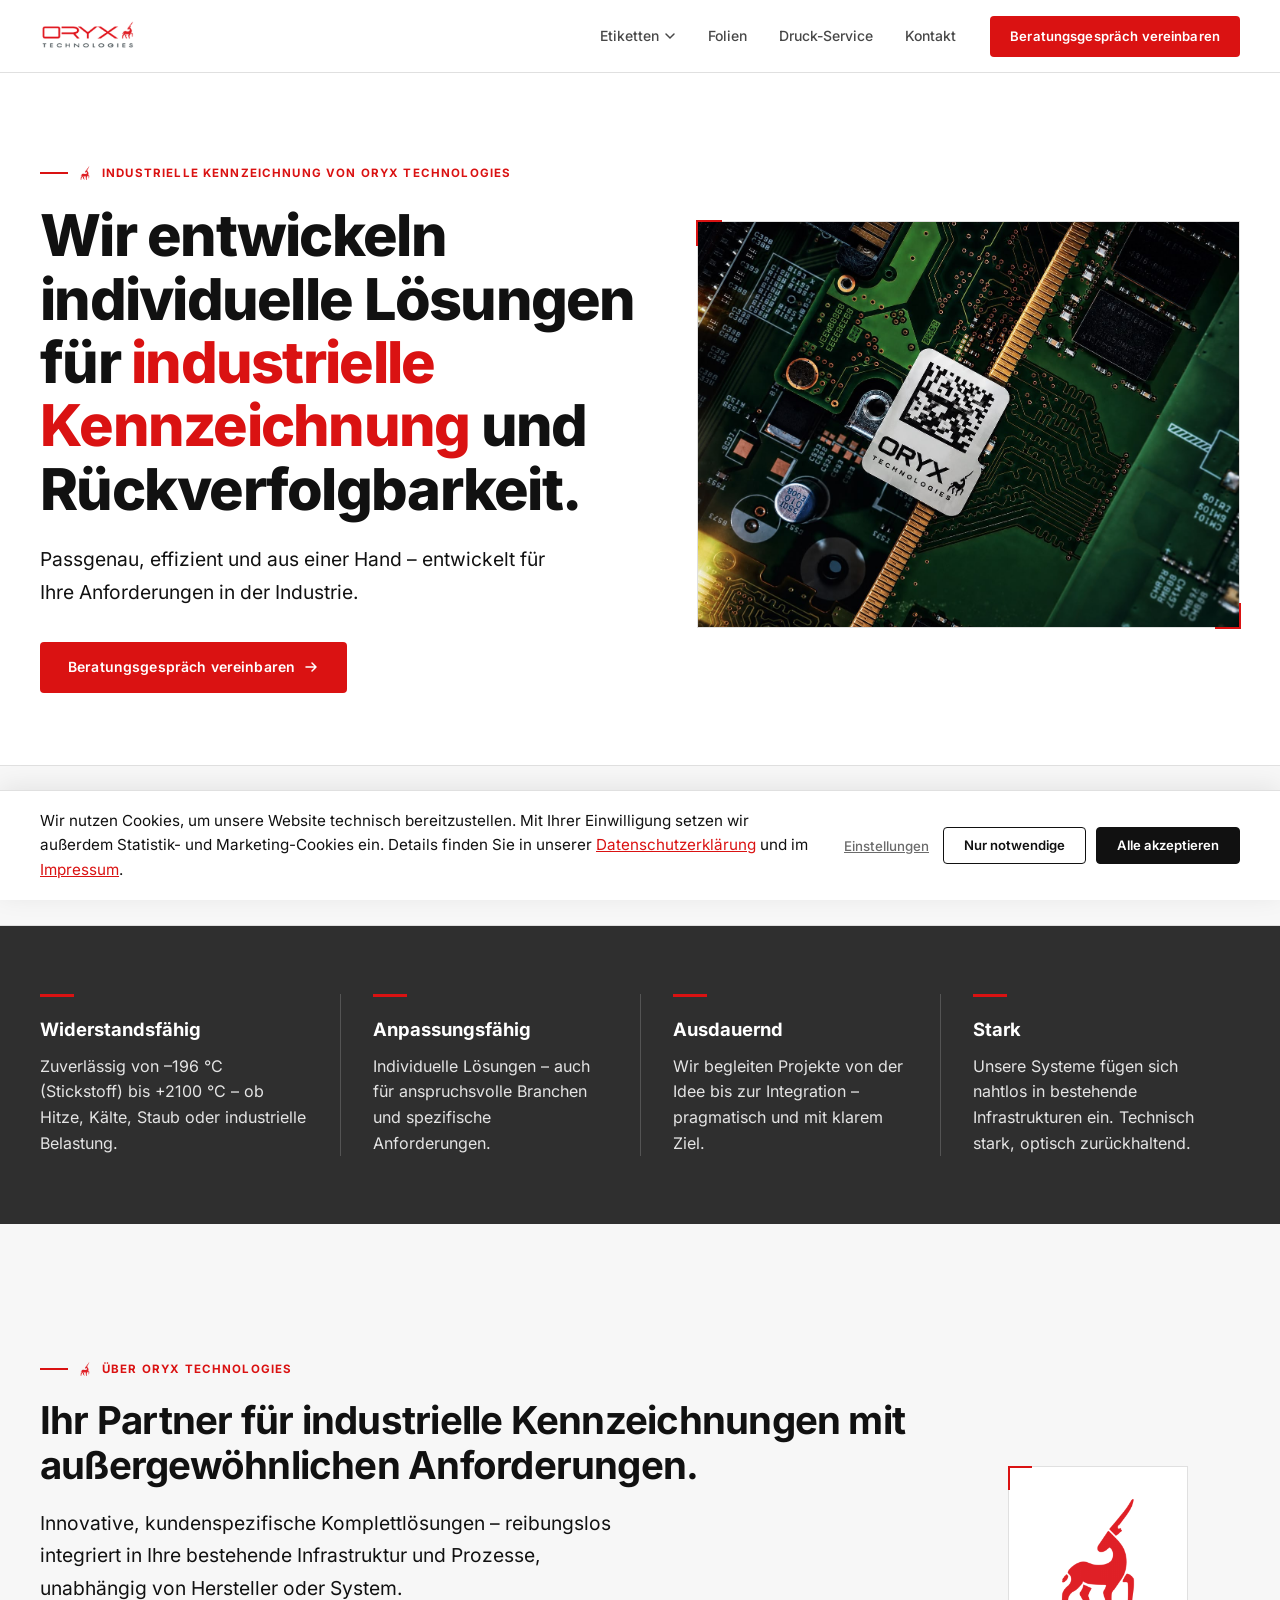
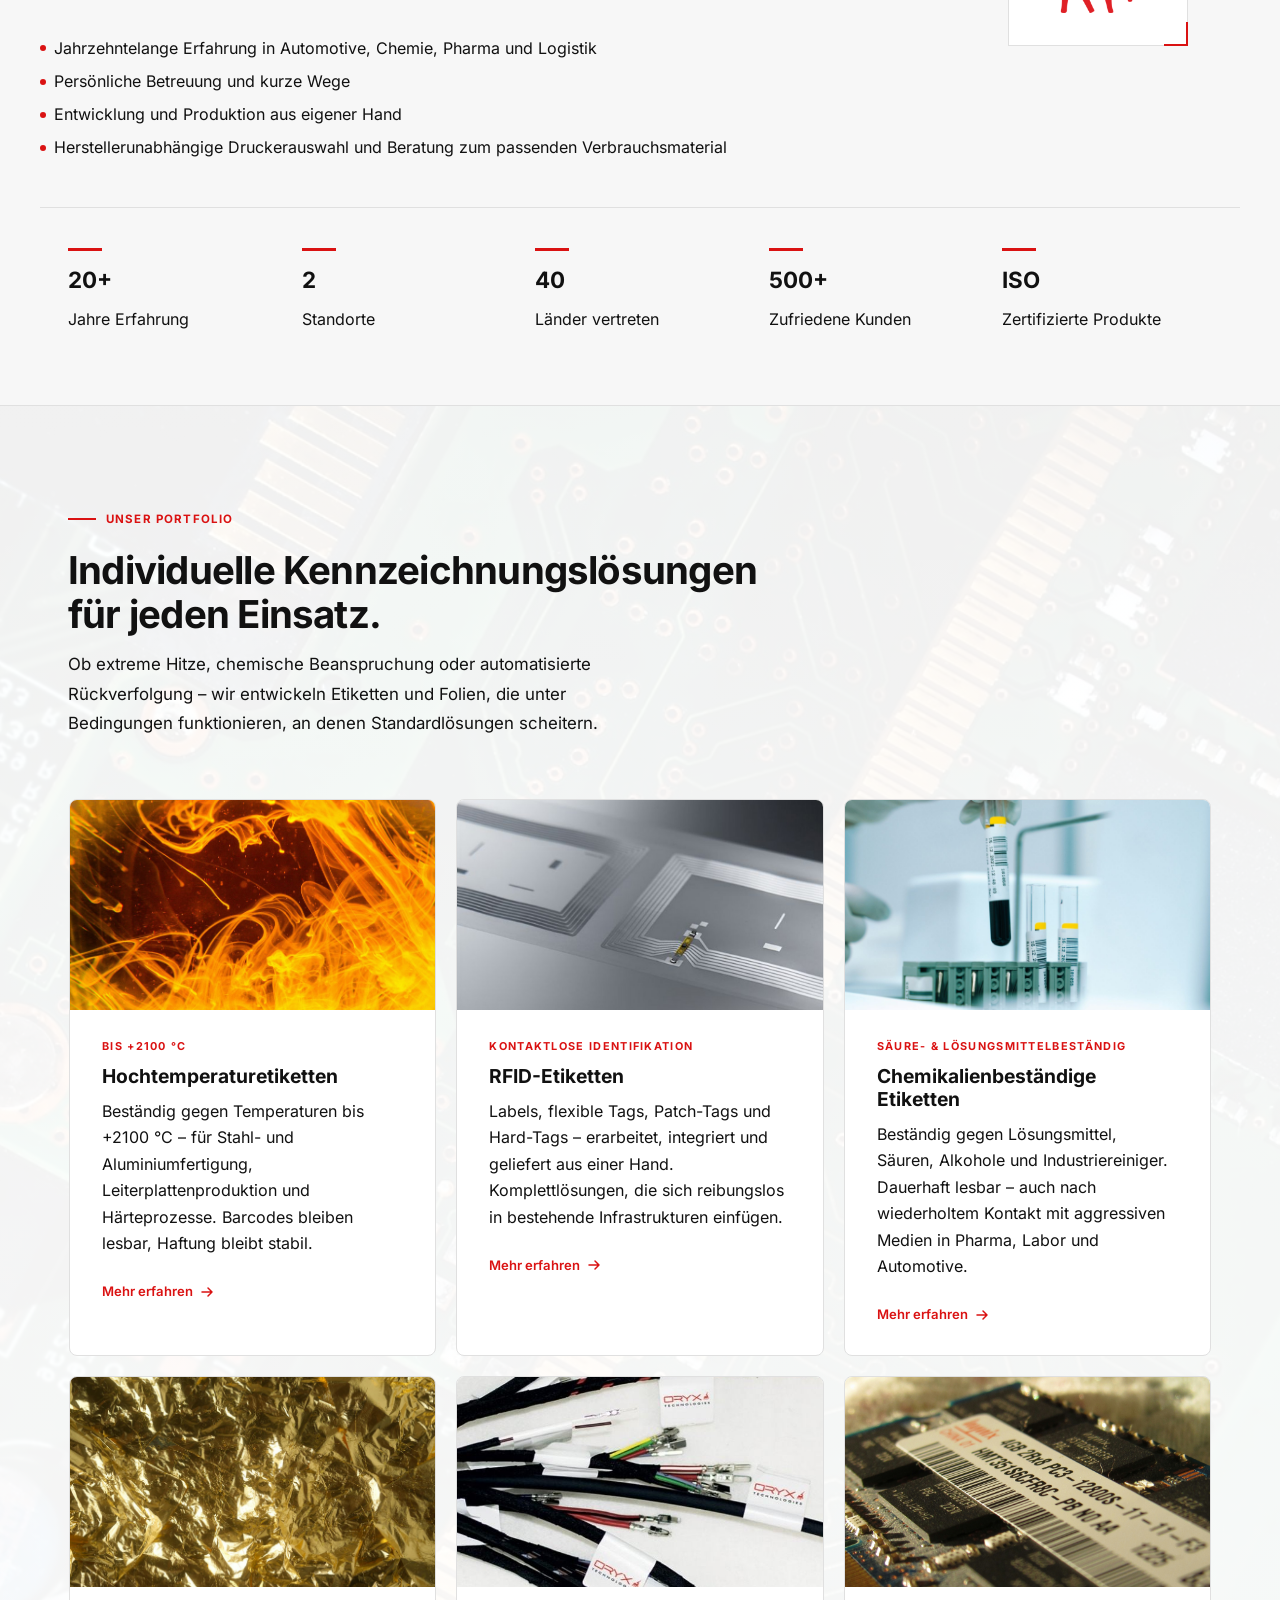
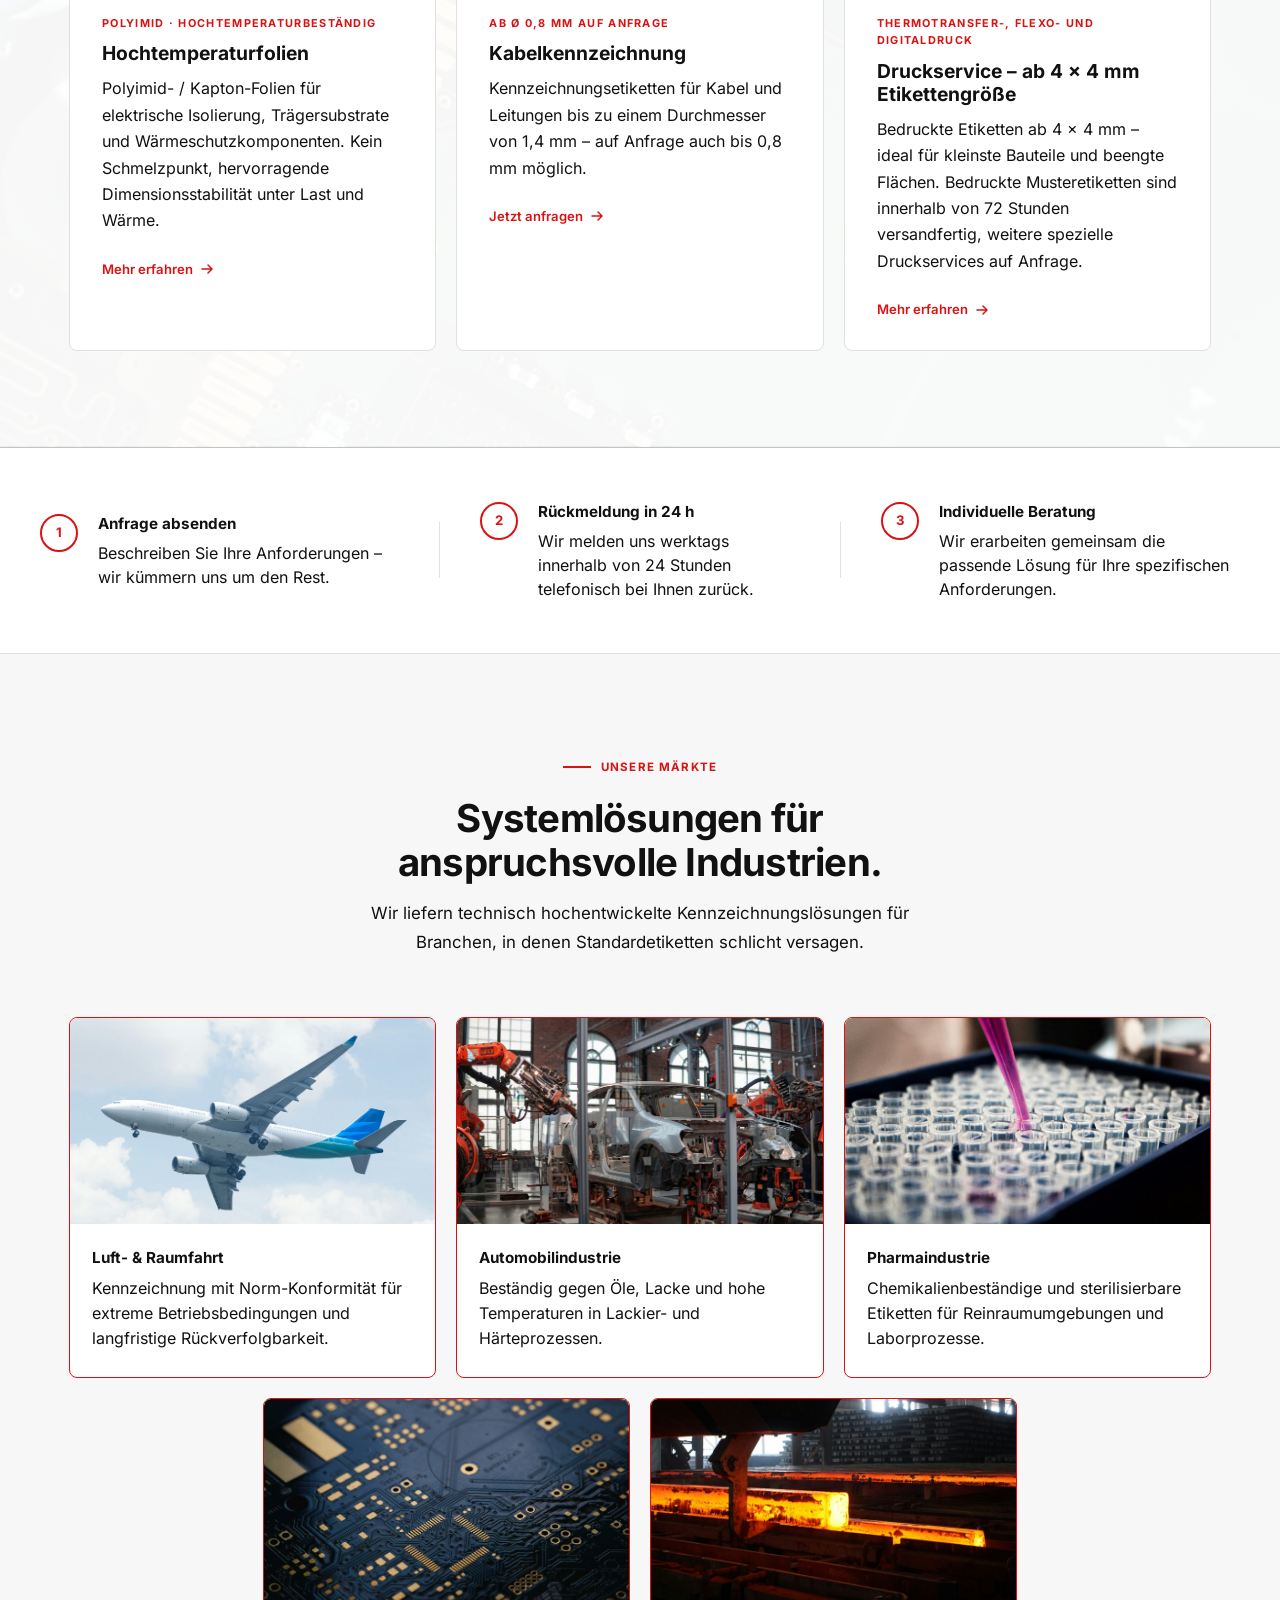
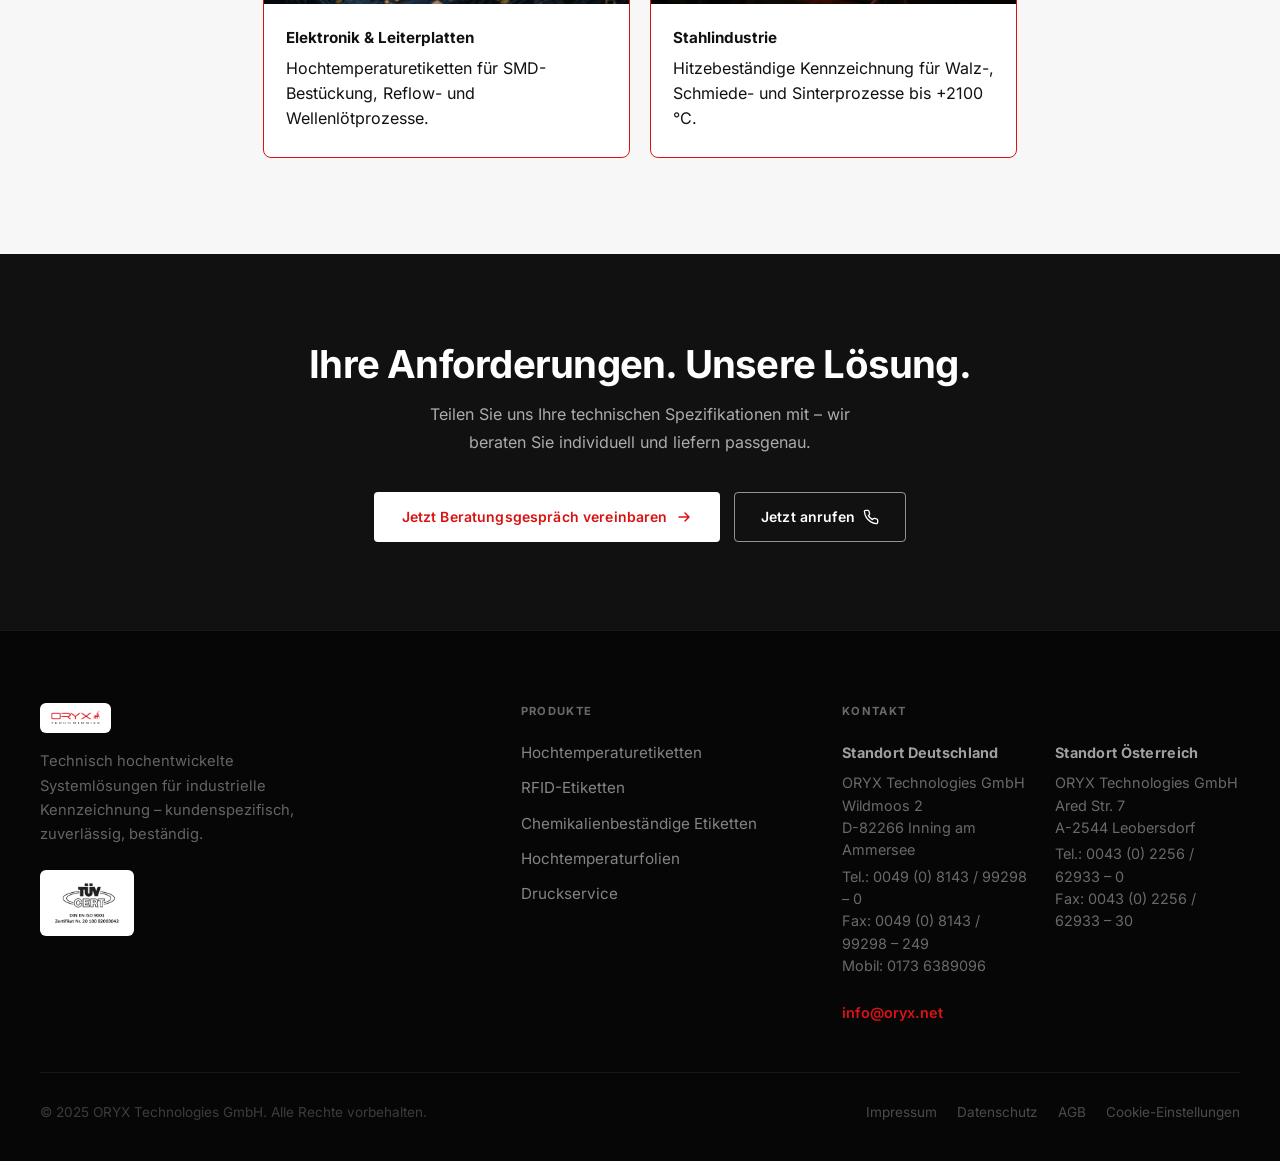
==== commit df28380f: "Unsere Maerkte: roter Umriss der Branchen-Kaesten dauerhaft, Hover-Animation bleibt, Cache-Busting v" ====
--- a/index.html
+++ b/index.html
@@ -37,7 +37,7 @@
   <meta name="twitter:description" content="Individuelle Lösungen für industrielle Kennzeichnung und Rückverfolgbarkeit – Hochtemperatur, RFID, chemikalienbeständige Etiketten und Hochtemperaturfolien. Aus einer Hand.">
   <meta name="twitter:image" content="https://www.etikettenloesungen.com/img/Leiterplatte-Startseite.jpg">
   <link rel="icon" href="img/cropped-Fav-Icon-192x192.png">
-  <link rel="stylesheet" href="styles.css?v=41">
+  <link rel="stylesheet" href="styles.css?v=42">
   <script type="application/ld+json">
   {
     "@context": "https://schema.org",
--- a/styles.css
+++ b/styles.css
@@ -406,11 +406,11 @@
 }
 .ind-item {
   flex: 1 1 calc(33.333% - 14px); max-width: calc(33.333% - 14px);
-  background: var(--white); border: 1px solid var(--border-l);
+  background: var(--white); border: 1px solid var(--red);
   border-radius: 8px; overflow: hidden;
-  transition: border-color 0.25s ease, box-shadow 0.25s ease, transform 0.25s ease;
-}
-.ind-item:hover { border-color: var(--red); box-shadow: 0 8px 28px rgba(0,0,0,0.07); transform: translateY(-3px); }
+  transition: box-shadow 0.25s ease, transform 0.25s ease;
+}
+.ind-item:hover { box-shadow: 0 8px 28px rgba(0,0,0,0.07); transform: translateY(-3px); }
 .ind-img {
   width: 100%; aspect-ratio: 16/9;
   background: var(--alt);
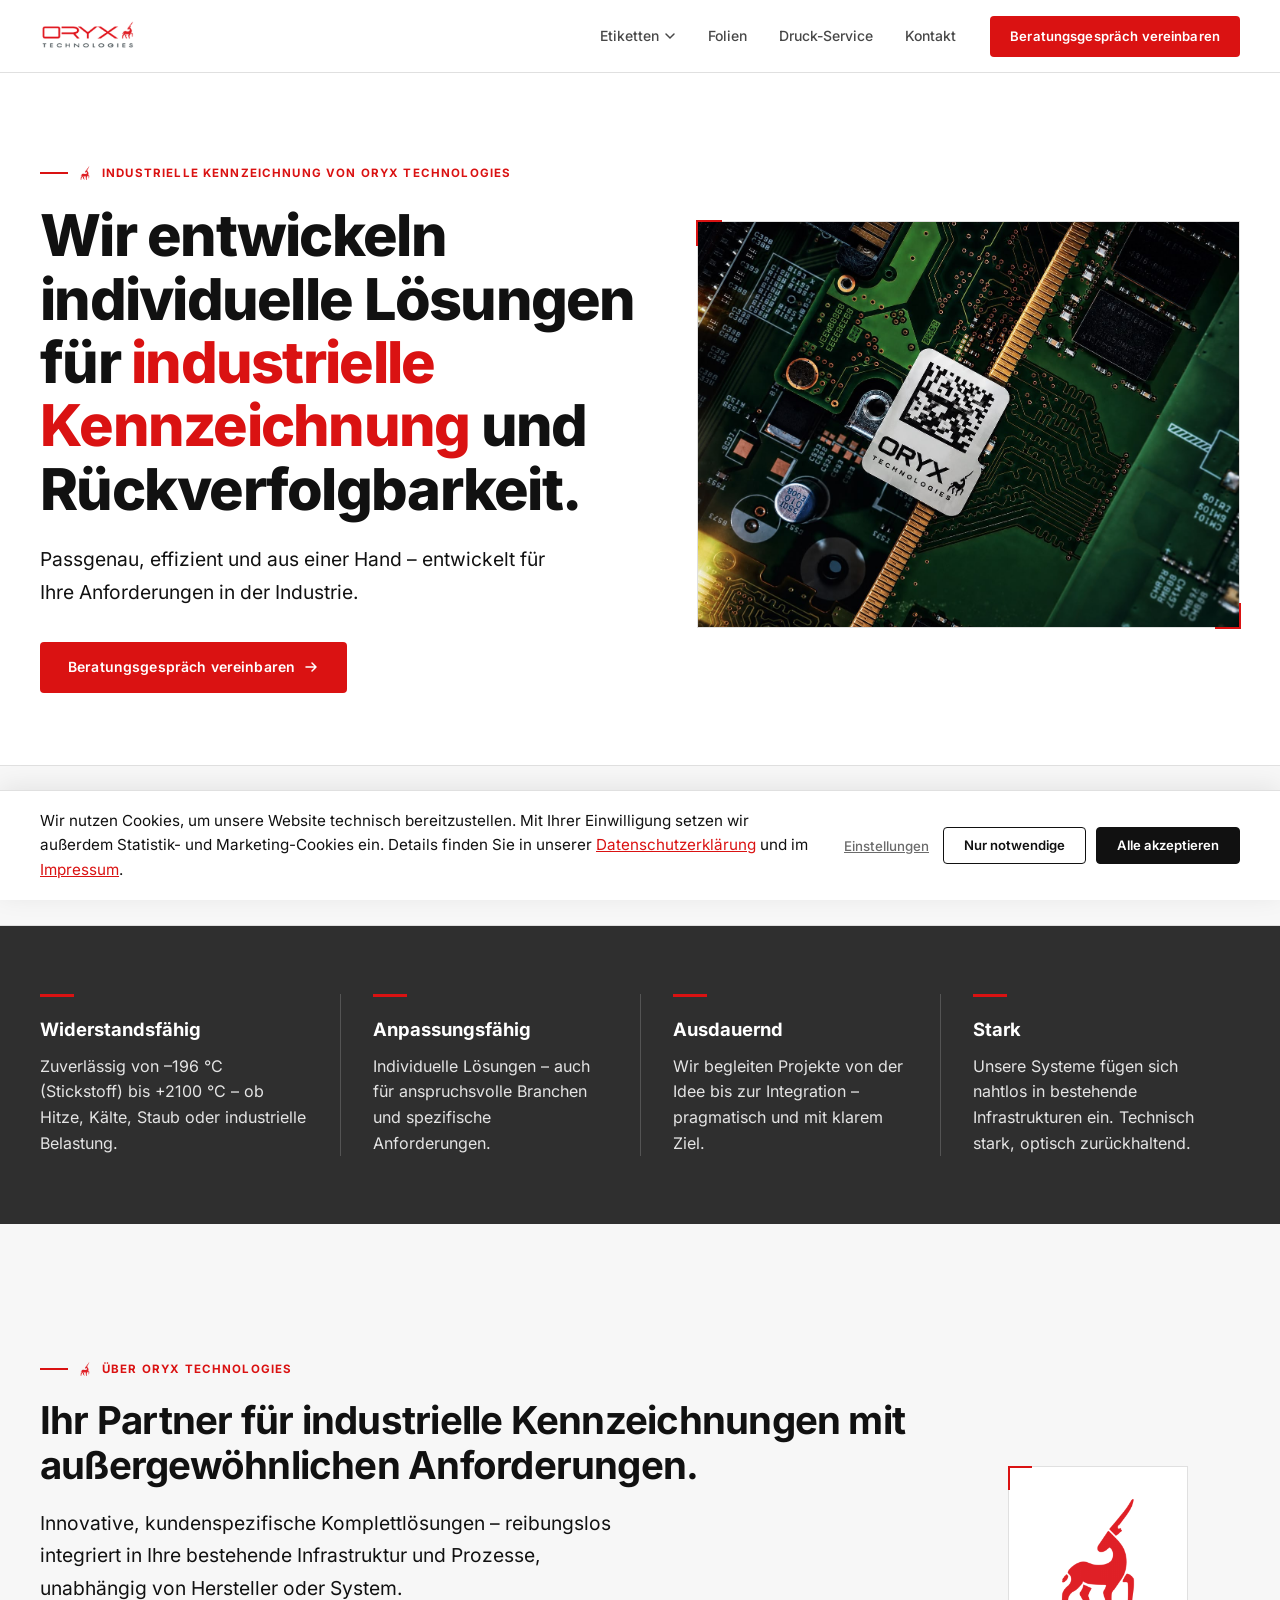
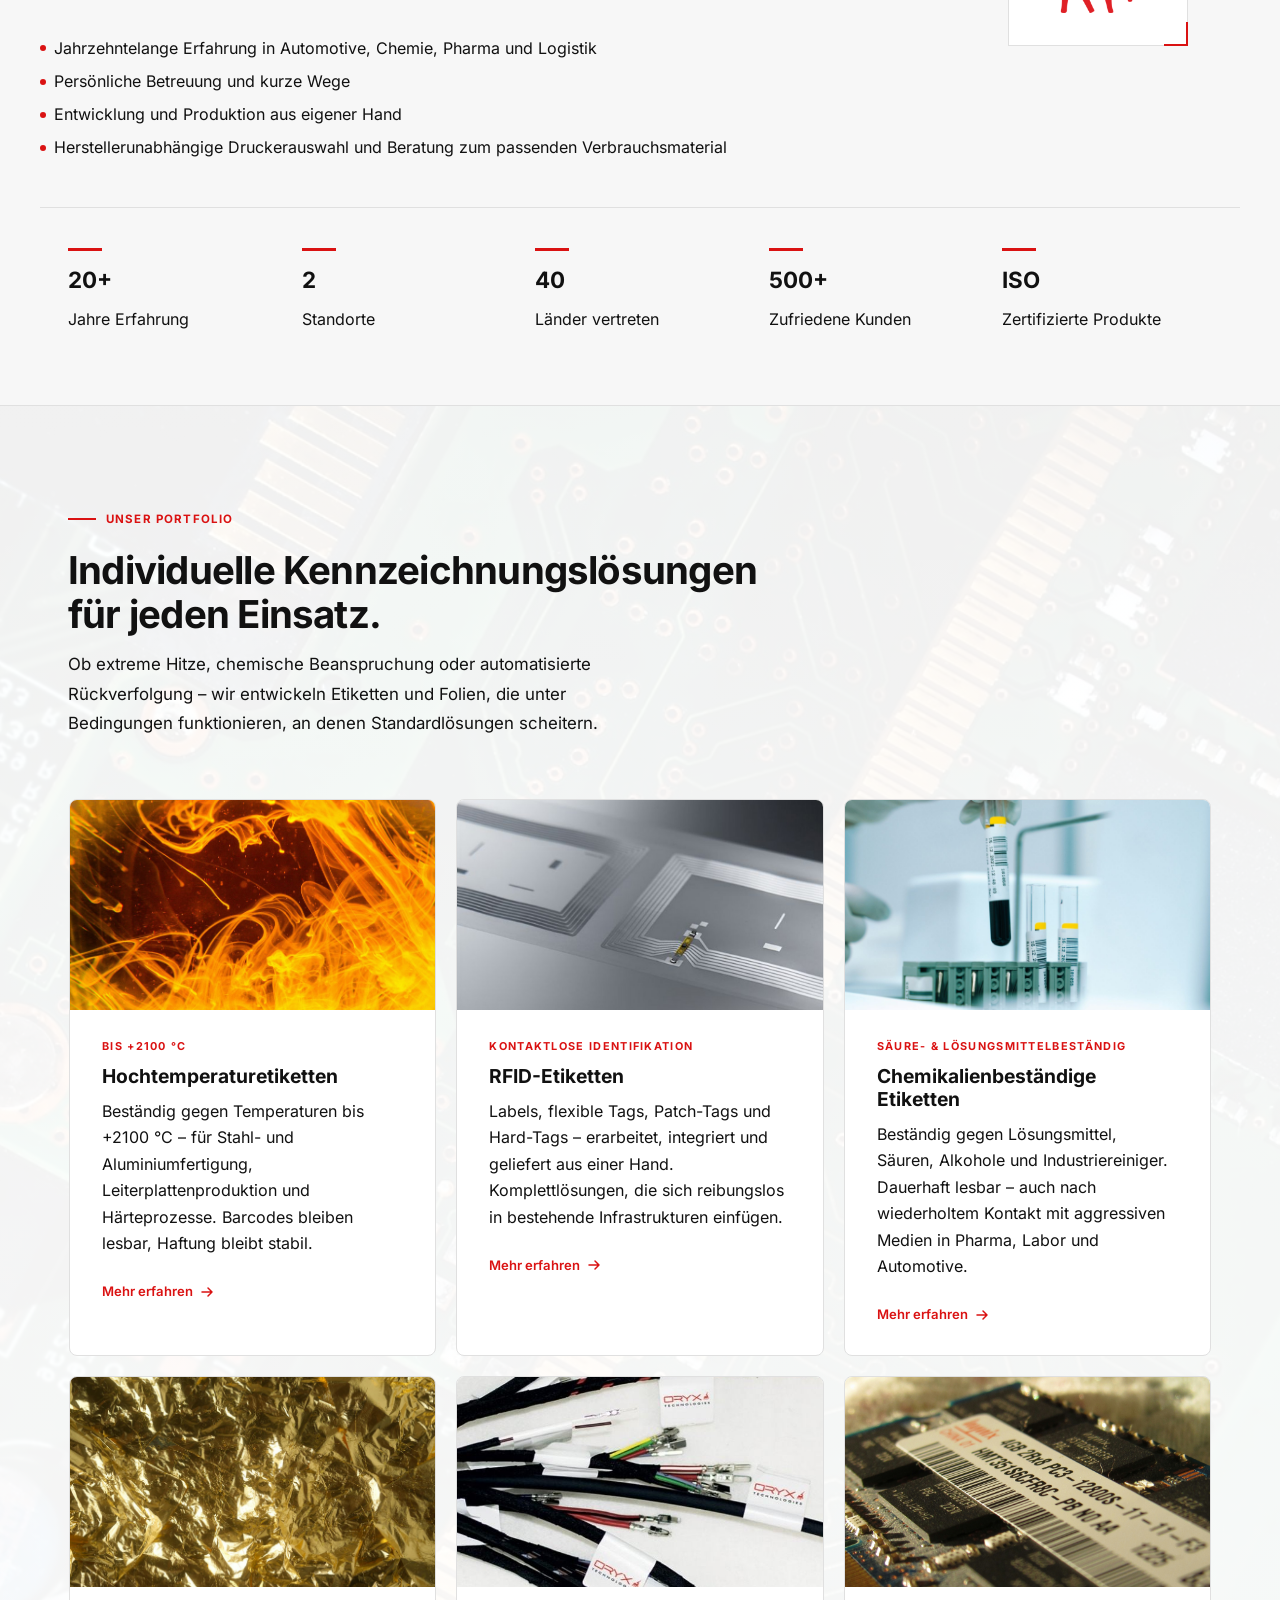
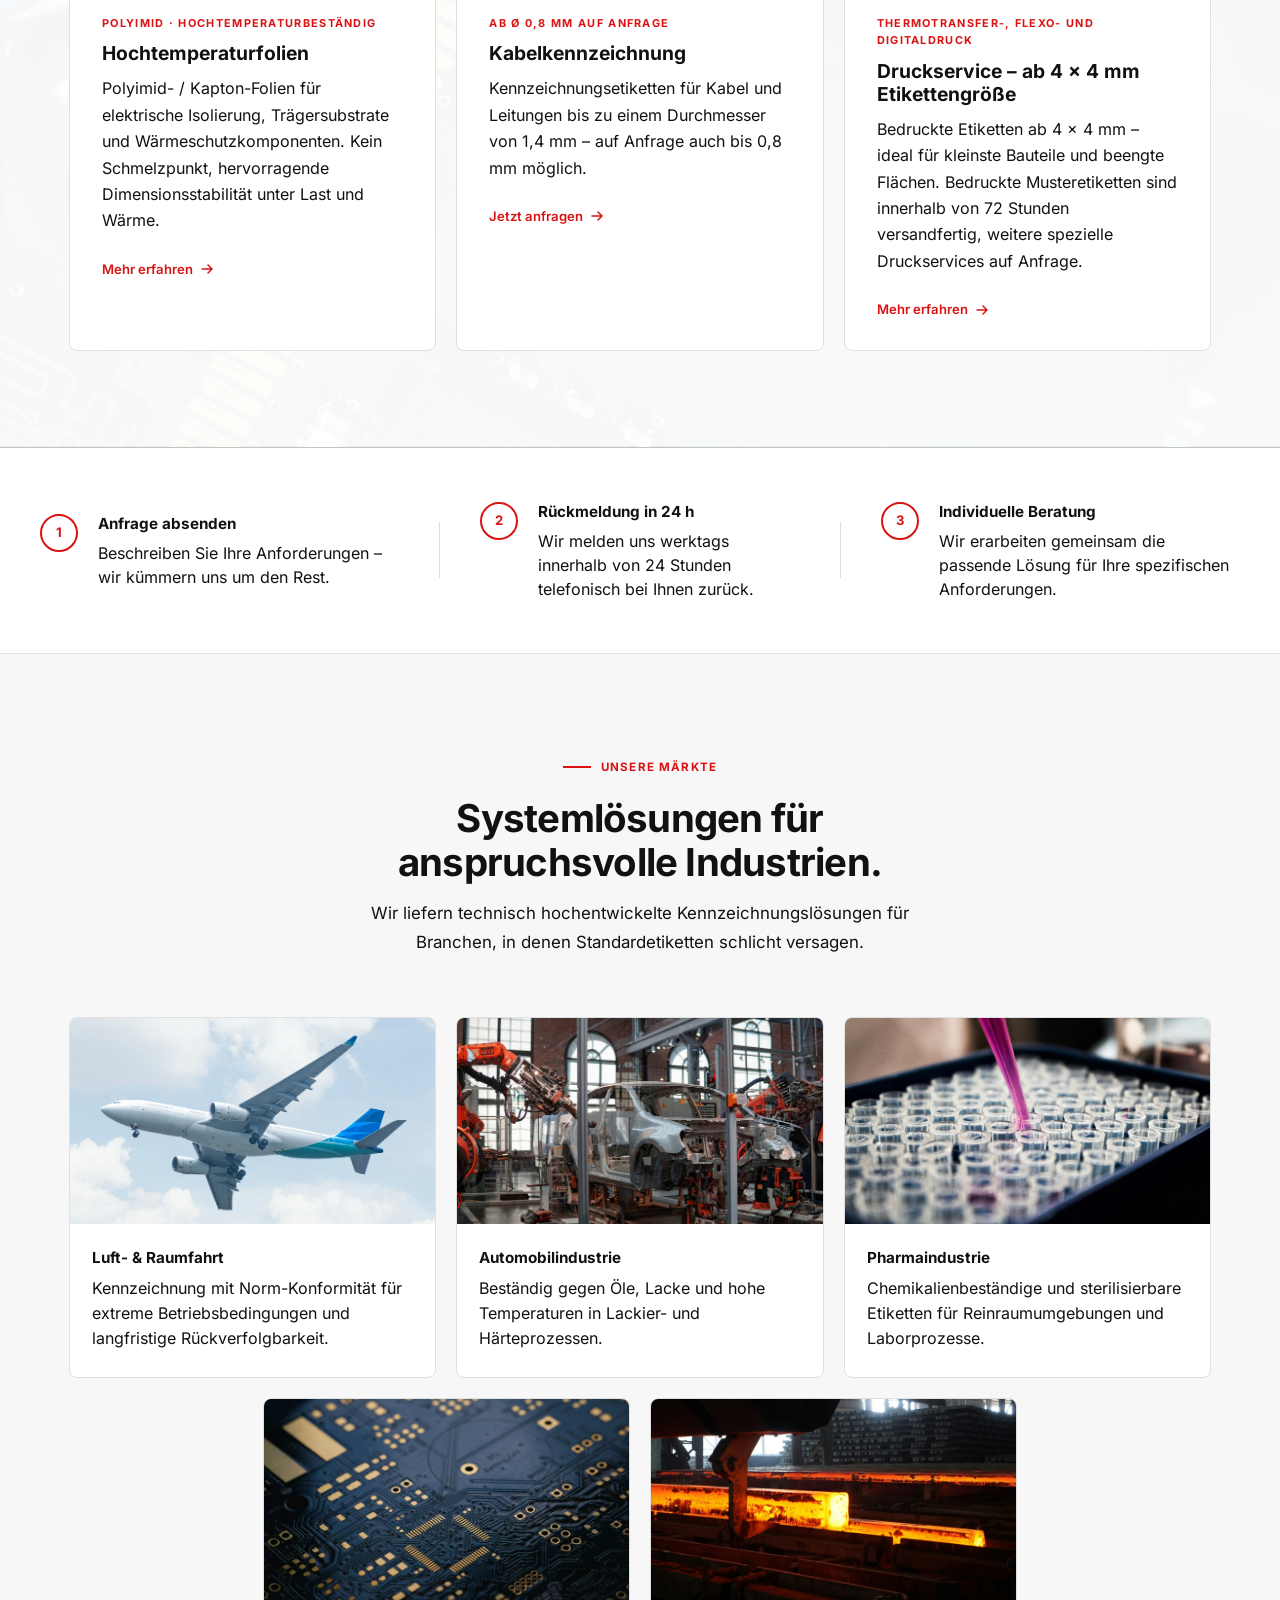
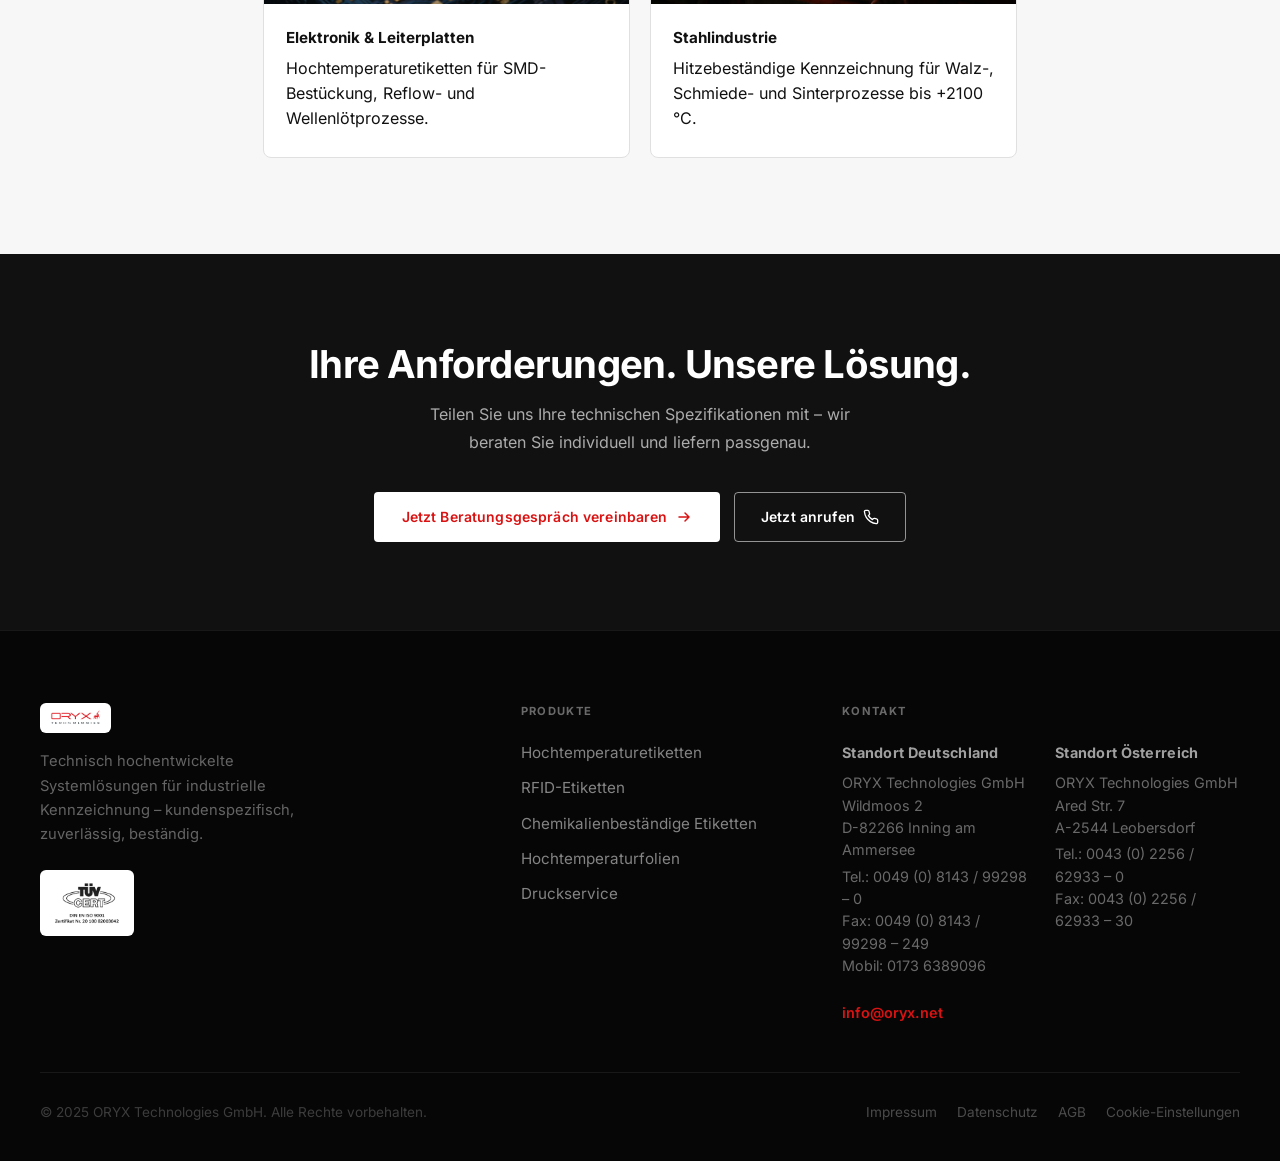
==== commit 8d6a1870: "Unsere Maerkte: roter Umriss der Kaesten zurueck auf den vorherigen Stand (grau, rot nur beim Hover)" ====
--- a/index.html
+++ b/index.html
@@ -37,7 +37,7 @@
   <meta name="twitter:description" content="Individuelle Lösungen für industrielle Kennzeichnung und Rückverfolgbarkeit – Hochtemperatur, RFID, chemikalienbeständige Etiketten und Hochtemperaturfolien. Aus einer Hand.">
   <meta name="twitter:image" content="https://www.etikettenloesungen.com/img/Leiterplatte-Startseite.jpg">
   <link rel="icon" href="img/cropped-Fav-Icon-192x192.png">
-  <link rel="stylesheet" href="styles.css?v=42">
+  <link rel="stylesheet" href="styles.css?v=43">
   <script type="application/ld+json">
   {
     "@context": "https://schema.org",
--- a/styles.css
+++ b/styles.css
@@ -406,11 +406,11 @@
 }
 .ind-item {
   flex: 1 1 calc(33.333% - 14px); max-width: calc(33.333% - 14px);
-  background: var(--white); border: 1px solid var(--red);
+  background: var(--white); border: 1px solid var(--border-l);
   border-radius: 8px; overflow: hidden;
-  transition: box-shadow 0.25s ease, transform 0.25s ease;
-}
-.ind-item:hover { box-shadow: 0 8px 28px rgba(0,0,0,0.07); transform: translateY(-3px); }
+  transition: border-color 0.25s ease, box-shadow 0.25s ease, transform 0.25s ease;
+}
+.ind-item:hover { border-color: var(--red); box-shadow: 0 8px 28px rgba(0,0,0,0.07); transform: translateY(-3px); }
 .ind-img {
   width: 100%; aspect-ratio: 16/9;
   background: var(--alt);
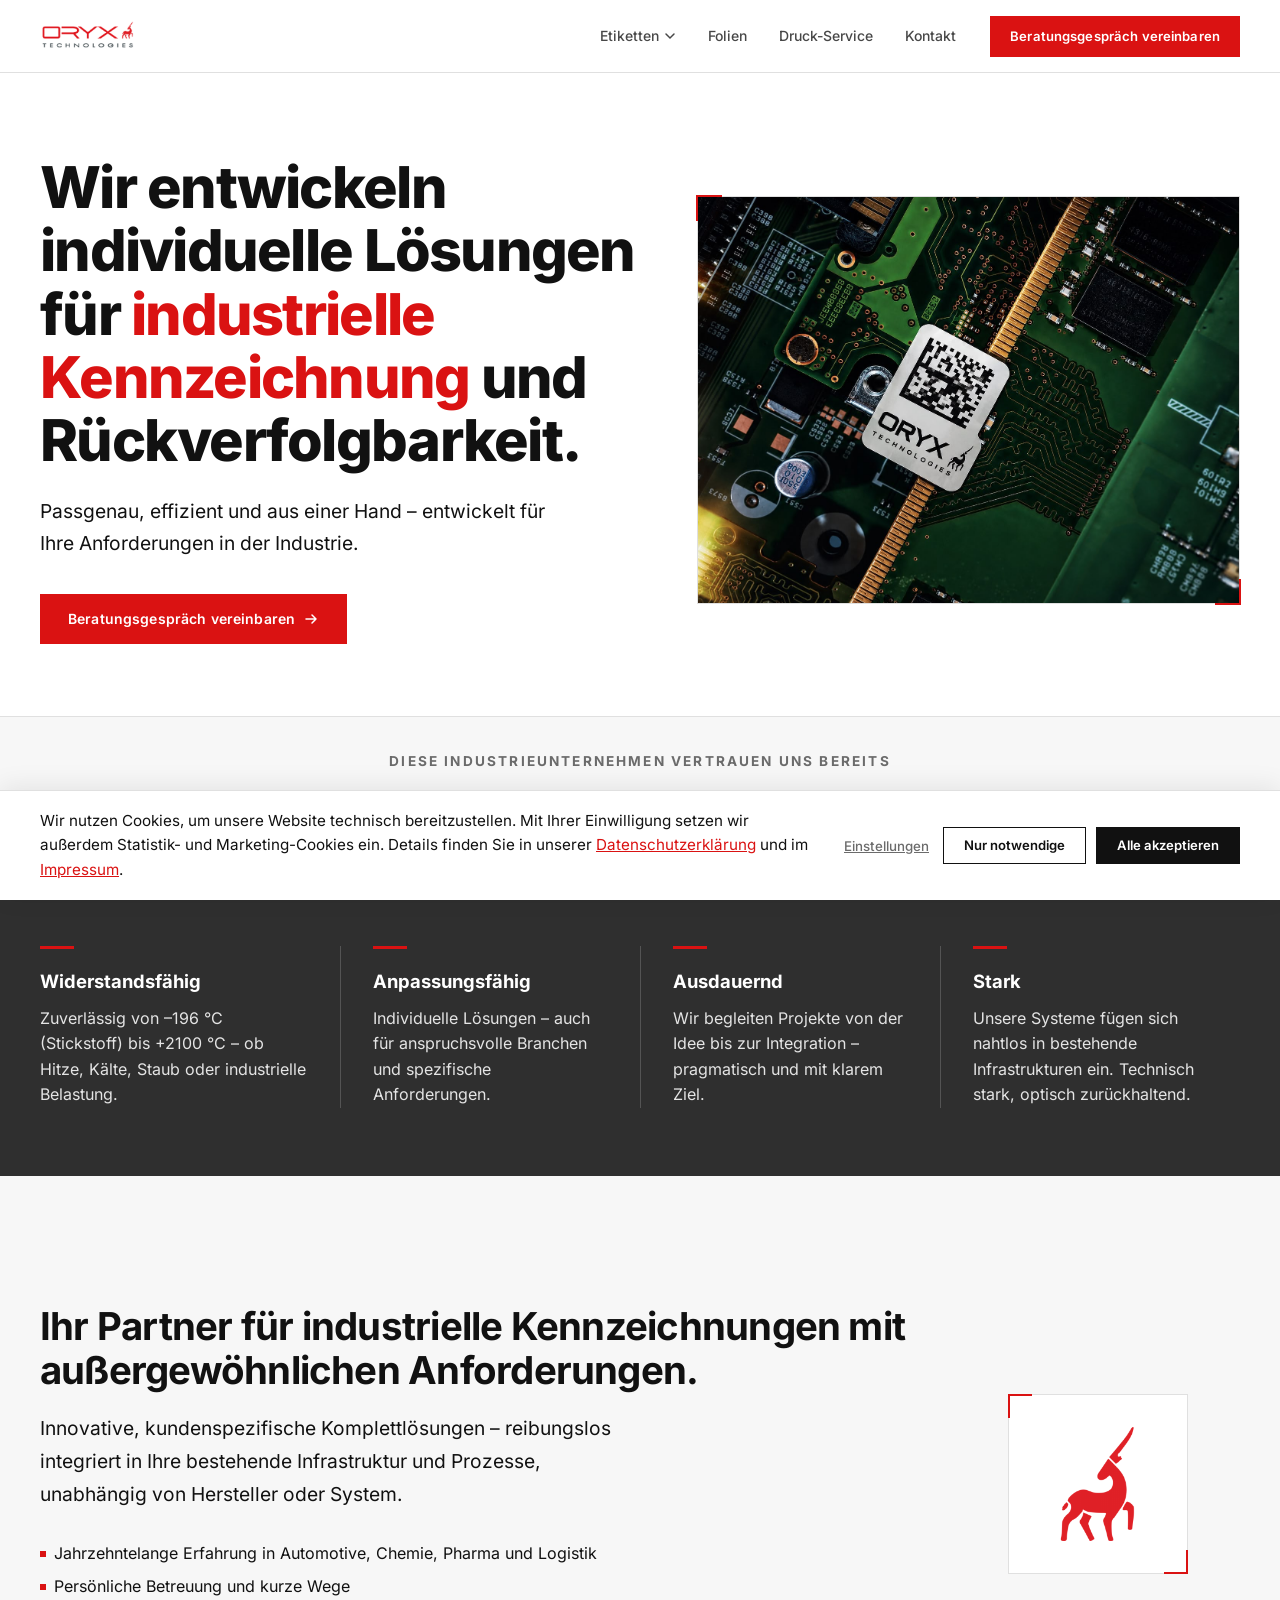
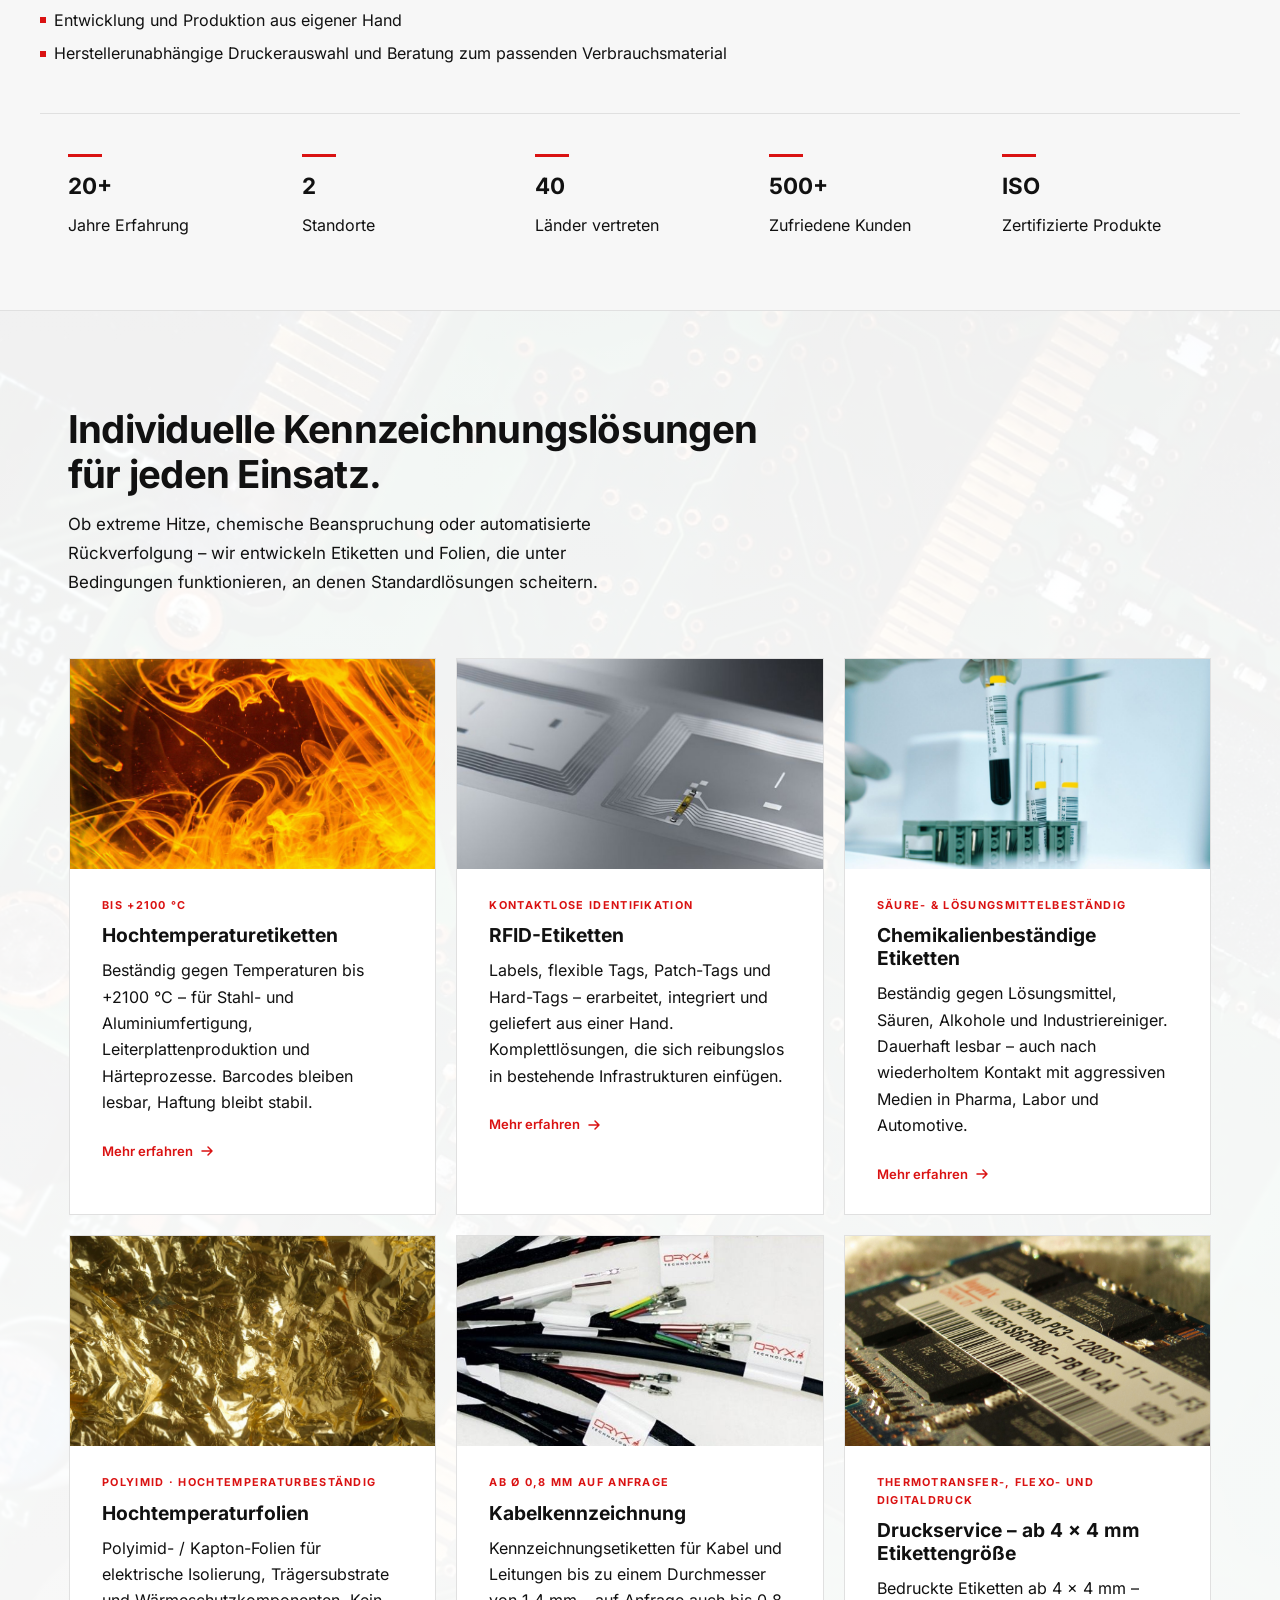
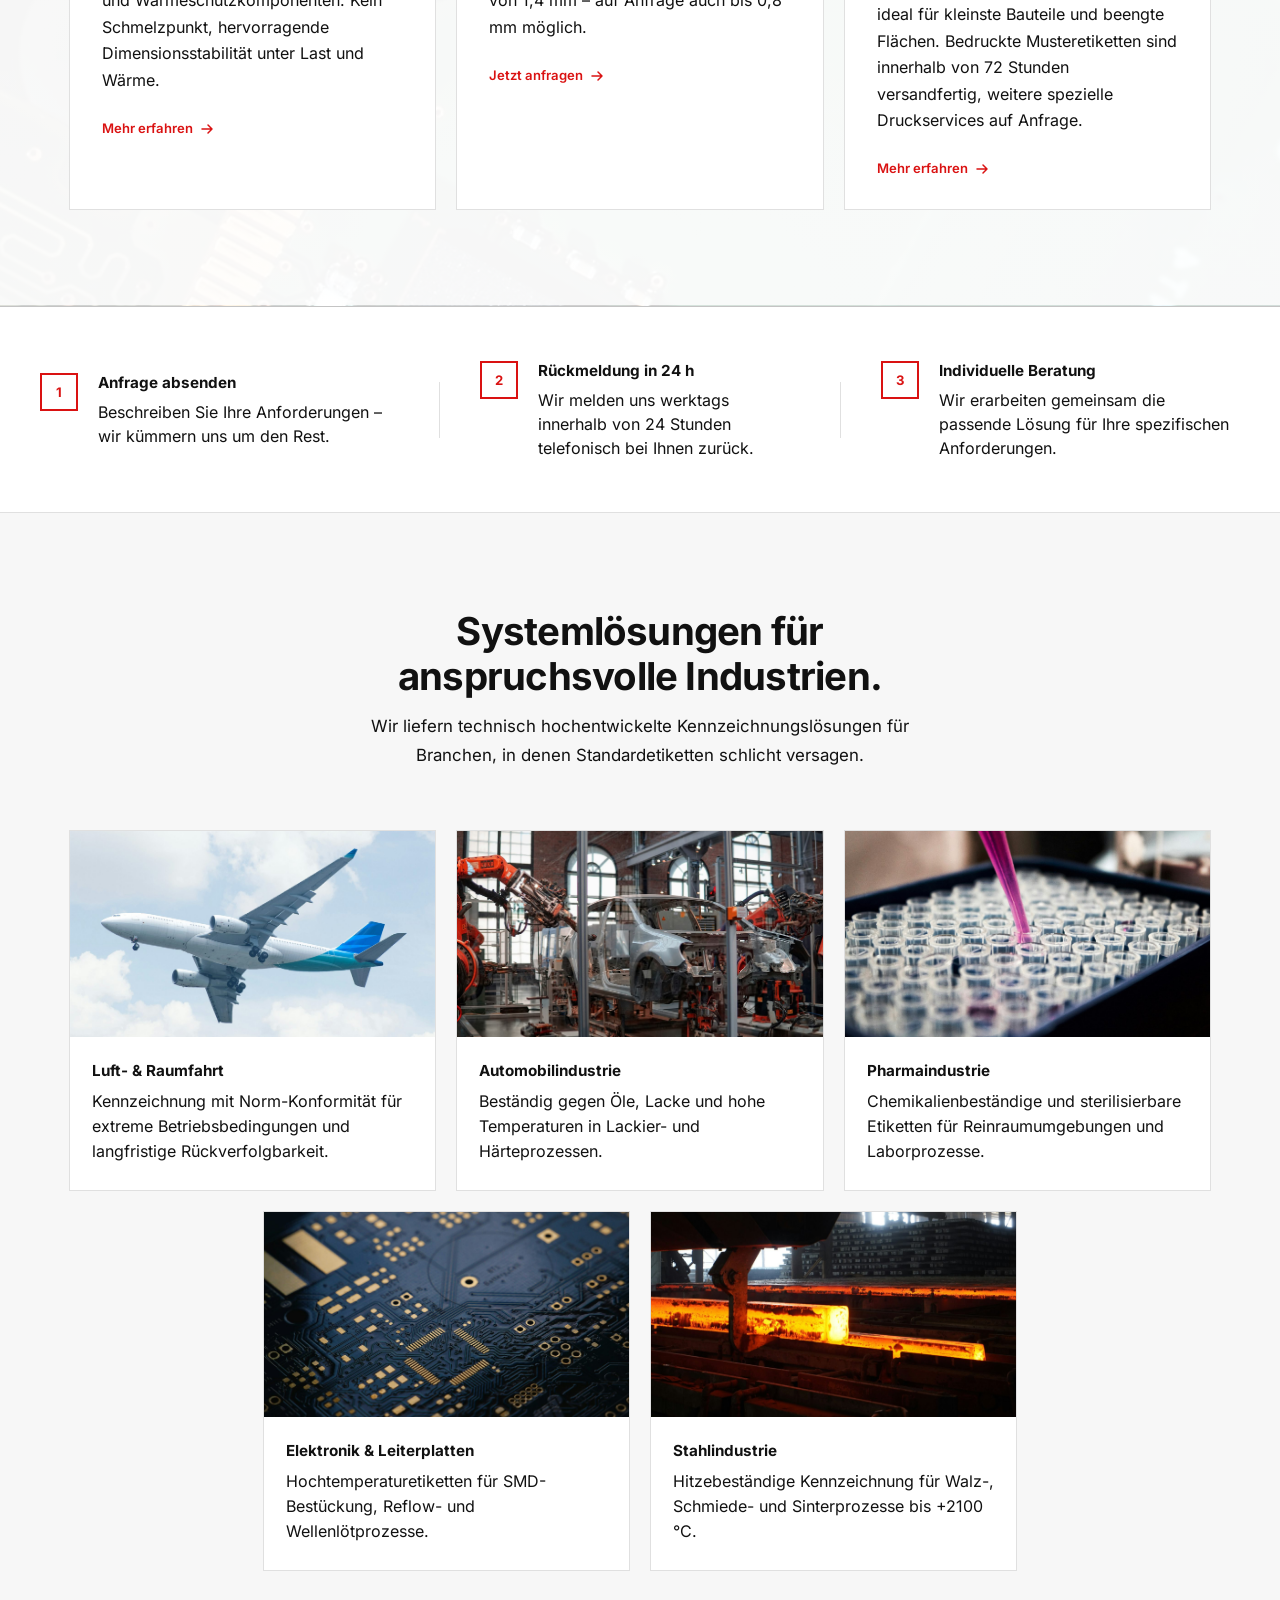
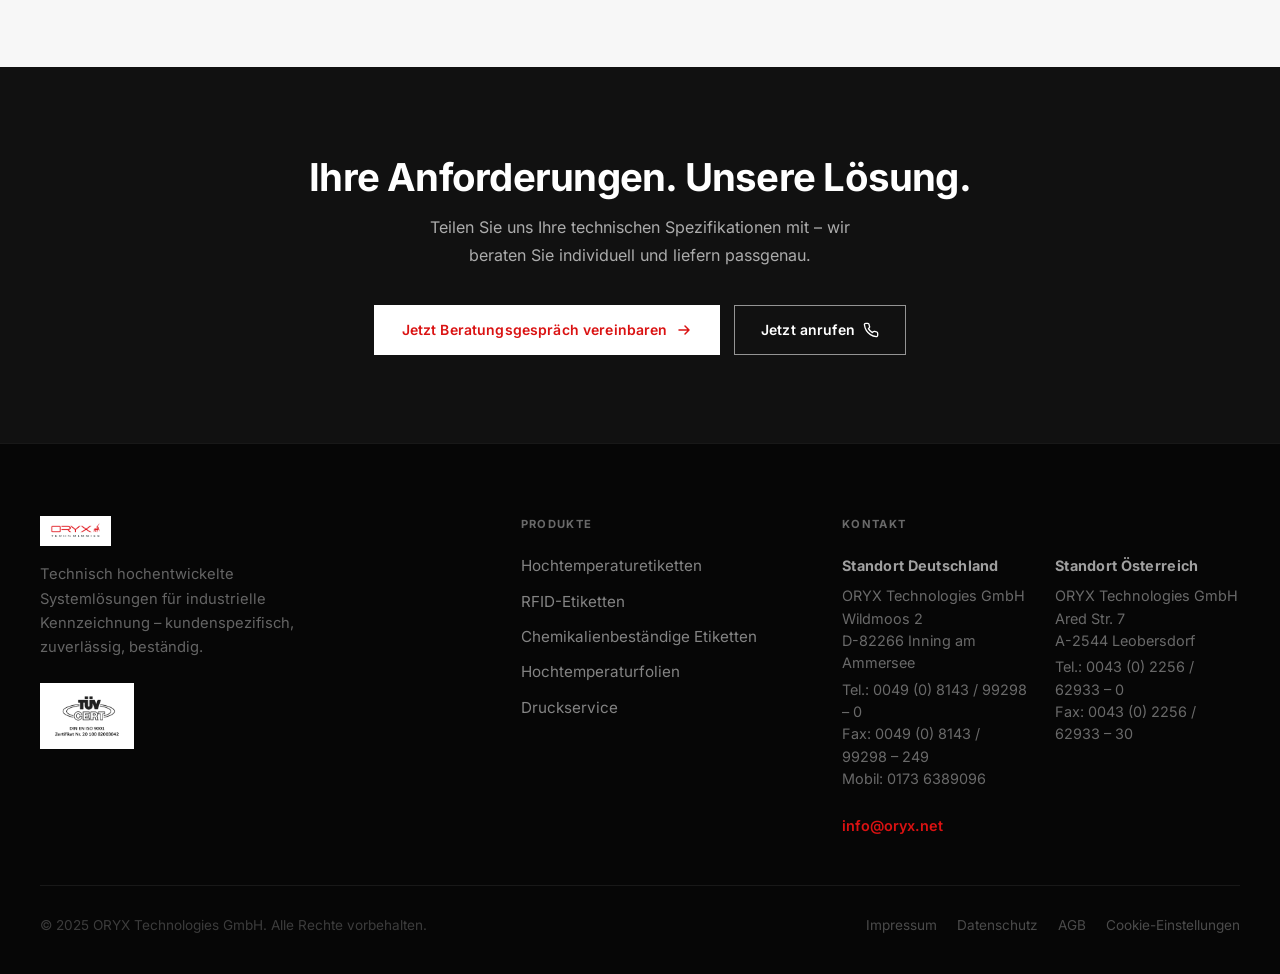
==== commit ab12b2c5: "Design klarer: Eyebrow-Labels entfernt, alles eckig, Icons schlichter - Alle 33 Eyebrow-Labels (klei" ====
--- a/index.html
+++ b/index.html
@@ -37,7 +37,7 @@
   <meta name="twitter:description" content="Individuelle Lösungen für industrielle Kennzeichnung und Rückverfolgbarkeit – Hochtemperatur, RFID, chemikalienbeständige Etiketten und Hochtemperaturfolien. Aus einer Hand.">
   <meta name="twitter:image" content="https://www.etikettenloesungen.com/img/Leiterplatte-Startseite.jpg">
   <link rel="icon" href="img/cropped-Fav-Icon-192x192.png">
-  <link rel="stylesheet" href="styles.css?v=43">
+  <link rel="stylesheet" href="styles.css?v=44">
   <script type="application/ld+json">
   {
     "@context": "https://schema.org",
@@ -145,7 +145,6 @@
 <section class="hero">
   <div class="hero-inner">
     <div class="hero-text">
-      <span class="eyebrow"><img src="img/cropped-Fav-Icon-192x192.png" alt="" class="eyebrow-logo">Industrielle Kennzeichnung von ORYX Technologies</span>
       <h1>Wir entwickeln individuelle Lösungen für <strong>industrielle Kennzeichnung</strong> und Rückverfolgbarkeit.</h1>
       <p class="hero-desc">
         Passgenau, effizient und aus einer Hand – entwickelt für Ihre Anforderungen in der Industrie.
@@ -235,7 +234,6 @@
 <section class="page-hero about-section">
   <div class="page-hero-inner">
     <div class="page-hero-text fade-up">
-      <span class="eyebrow"><img src="img/cropped-Fav-Icon-192x192.png" alt="" class="eyebrow-logo">Über ORYX Technologies</span>
       <h2>Ihr Partner für industrielle Kennzeichnungen mit außergewöhnlichen Anforderungen.</h2>
       <p class="hero-desc">Innovative, kundenspezifische Komplettlösungen – reibungslos integriert in Ihre bestehende Infrastruktur und Prozesse, unabhängig von Hersteller oder System.</p>
       <div style="display:flex; flex-direction:column; gap:10px; margin-top:4px;">
@@ -264,7 +262,6 @@
 <section class="section" id="produkte" style="background-image: linear-gradient(rgba(255,255,255,0.94), rgba(255,255,255,0.97)), url('img/Leiterplatte-Startseite.jpg'); background-size: cover; background-position: center;">
   <div class="container">
     <div class="s-head fade-up">
-      <span class="eyebrow">Unser Portfolio</span>
       <h2>Individuelle Kennzeichnungslösungen<br>für jeden Einsatz.</h2>
       <p>Ob extreme Hitze, chemische Beanspruchung oder automatisierte Rückverfolgung – wir entwickeln Etiketten und Folien, die unter Bedingungen funktionieren, an denen Standardlösungen scheitern.</p>
     </div>
@@ -409,7 +406,6 @@
 <section class="section section-alt" id="branchen">
   <div class="container">
     <div class="s-head center fade-up">
-      <span class="eyebrow">Unsere Märkte</span>
       <h2>Systemlösungen für<br>anspruchsvolle Industrien.</h2>
       <p>Wir liefern technisch hochentwickelte Kennzeichnungslösungen für Branchen, in denen Standardetiketten schlicht versagen.</p>
     </div>
@@ -483,7 +479,7 @@
   <div class="footer-top">
     <div class="f-brand">
       <a href="/" class="nav-logo">
-        <img src="img/Logo.png" alt="ORYX Technologies" style="height:30px; background:#fff; padding:6px 10px; border-radius:6px;">
+        <img src="img/Logo.png" alt="ORYX Technologies" style="height:30px; background:#fff; padding:6px 10px;">
       </a>
       <p>Technisch hochentwickelte Systemlösungen für industrielle Kennzeichnung – kundenspezifisch, zuverlässig, beständig.</p>
       <div class="f-cert">
--- a/styles.css
+++ b/styles.css
@@ -27,7 +27,7 @@
   --font:      'Inter', system-ui, -apple-system, sans-serif;
   --ease:      cubic-bezier(0.25,0.46,0.45,0.94);
   --max:       1200px;
-  --r:         4px;
+  --r:         0;
 }
 
 *, *::before, *::after { box-sizing: border-box; margin: 0; padding: 0; }
@@ -46,21 +46,12 @@
 h4 { font-size: 1rem; font-weight: 700; }
 p  { line-height: 1.75; color: var(--muted); }
 
-.eyebrow {
-  display: inline-flex; align-items: center; gap: 10px;
-  font-size: 0.72rem; font-weight: 700; letter-spacing: 0.1em;
-  text-transform: uppercase; color: var(--red); margin-bottom: 20px;
-  white-space: nowrap;
-}
-.eyebrow::before { content: ''; width: 28px; height: 2px; background: var(--red); flex-shrink: 0; }
-.eyebrow-logo { height: 14px; width: auto; flex-shrink: 0; }
-
 /* ---- Buttons ---- */
 .btn {
   display: inline-flex; align-items: center; gap: 8px;
   padding: 14px 28px; font-size: 0.875rem; font-weight: 600;
   letter-spacing: 0.01em; border: none; cursor: pointer;
-  border-radius: var(--r); transition: all 0.25s var(--ease);
+  border-radius: 0; transition: all 0.25s var(--ease);
   white-space: nowrap;
 }
 .btn-primary { background: var(--red); color: var(--white); }
@@ -102,7 +93,7 @@
   display: flex; align-items: center; gap: 5px;
   padding: 8px 14px; color: rgba(0,0,0,0.72);
   font-size: 0.875rem; font-weight: 500; cursor: pointer;
-  transition: color 0.2s ease; border-radius: 4px;
+  transition: color 0.2s ease; border-radius: 0;
   background: none; border: none;
 }
 .nav-link:hover { color: var(--red); }
@@ -115,7 +106,7 @@
   position: absolute; top: 100%; left: 0;
   margin-top: 8px;
   background: var(--white); border: 1px solid var(--border-l);
-  border-radius: 8px; min-width: 260px; padding: 8px 0;
+  border-radius: 0; min-width: 260px; padding: 8px 0;
   opacity: 0; visibility: hidden; pointer-events: none;
   transform: translateY(-6px);
   transition: opacity 0.2s var(--ease), transform 0.2s var(--ease), visibility 0.2s;
@@ -142,7 +133,7 @@
 .nav-cta { margin-left: 20px; padding: 10px 20px; font-size: 0.82rem; }
 
 .nav-burger { display: none; flex-direction: column; gap: 5px; cursor: pointer; padding: 6px; background: none; border: none; }
-.nav-burger span { display: block; width: 22px; height: 2px; background: var(--dark); border-radius: 2px; transition: all 0.25s ease; }
+.nav-burger span { display: block; width: 22px; height: 2px; background: var(--dark); border-radius: 0; transition: all 0.25s ease; }
 .nav-burger.open span:nth-child(1) { transform: rotate(45deg) translate(5px, 5px); }
 .nav-burger.open span:nth-child(2) { opacity: 0; }
 .nav-burger.open span:nth-child(3) { transform: rotate(-45deg) translate(5px, -5px); }
@@ -178,7 +169,6 @@
   align-items: center; gap: 56px;
   padding: 48px 0 72px;
 }
-.hero-text .eyebrow { margin-bottom: 22px; }
 .hero h1 { color: var(--dark); margin-bottom: 22px; }
 .hero h1 strong { color: var(--red); font-weight: 800; }
 .hero-desc {
@@ -302,7 +292,7 @@
 }
 
 .trust-item { font-size: 1rem; color: var(--dark); display: flex; align-items: center; gap: 8px; }
-.trust-item::before { content: ''; width: 6px; height: 6px; background: var(--red); border-radius: 50%; flex-shrink: 0; }
+.trust-item::before { content: ''; width: 6px; height: 6px; background: var(--red); border-radius: 0; flex-shrink: 0; }
 .about-section .hero-desc { color: var(--dark); font-size: 1.2rem; max-width: 600px; }
 .about-section .trust-item { color: var(--dark); font-size: 1rem; line-height: 1.45; align-items: flex-start; }
 .about-section .trust-item::before { margin-top: 0.55em; }
@@ -330,7 +320,7 @@
 .process-step:last-child  { padding-right: 0; }
 .p-num {
   flex-shrink: 0; width: 38px; height: 38px;
-  border: 2px solid var(--red); border-radius: 50%;
+  border: 2px solid var(--red); border-radius: 0;
   display: flex; align-items: center; justify-content: center;
   font-size: 0.82rem; font-weight: 700; margin-top: 2px;
   color: var(--red);
@@ -362,7 +352,7 @@
 .pcard {
   flex: 1 1 calc(33.333% - 14px); max-width: calc(33.333% - 14px);
   background: var(--white); border: 1px solid var(--border-l);
-  border-radius: 8px; overflow: hidden;
+  border-radius: 0; overflow: hidden;
   transition: border-color 0.3s ease, box-shadow 0.3s ease, transform 0.3s ease;
   transform-style: preserve-3d; cursor: pointer;
   scroll-margin-top: 100px; /* Platz für fixe Nav bei Sprung per Anker-Link */
@@ -407,7 +397,7 @@
 .ind-item {
   flex: 1 1 calc(33.333% - 14px); max-width: calc(33.333% - 14px);
   background: var(--white); border: 1px solid var(--border-l);
-  border-radius: 8px; overflow: hidden;
+  border-radius: 0; overflow: hidden;
   transition: border-color 0.25s ease, box-shadow 0.25s ease, transform 0.25s ease;
 }
 .ind-item:hover { border-color: var(--red); box-shadow: 0 8px 28px rgba(0,0,0,0.07); transform: translateY(-3px); }
@@ -436,16 +426,13 @@
 }
 .spec-card {
   padding: 32px; background: var(--white);
-  border: 1px solid var(--border-l); border-radius: 8px;
-  box-shadow: 0 1px 4px rgba(0,0,0,0.04);
+  border: 1px solid var(--border-l); border-radius: 0;
+  
   transition: border-color 0.25s ease, box-shadow 0.25s ease, transform 0.25s ease;
 }
 .spec-card:hover { border-color: var(--red); box-shadow: 0 8px 28px rgba(0,0,0,0.08); transform: translateY(-3px); }
-.spec-icon {
-  width: 48px; height: 48px; background: rgba(218,18,18,0.08);
-  border-radius: 8px; display: flex; align-items: center;
-  justify-content: center; color: var(--red); margin-bottom: 20px;
-}
+.spec-icon { display: block; color: var(--dark); margin-bottom: 18px; }
+.spec-icon svg { width: 32px; height: 32px; stroke-width: 1.5; stroke-linecap: butt; stroke-linejoin: miter; }
 .spec-card h4 { color: var(--dark); margin-bottom: 8px; }
 .spec-card p  { color: var(--dark); font-size: 1rem; line-height: 1.6; }
 
@@ -474,7 +461,6 @@
   gap: 12px; color: rgba(0,0,0,0.2); font-size: 0.7rem; letter-spacing: 0.1em;
   text-transform: uppercase;
 }
-.detail-text .eyebrow { margin-bottom: 20px; }
 .detail-text h2 { color: var(--dark); margin-bottom: 16px; }
 .detail-text p  { color: var(--dark); font-size: 1.05rem; margin-bottom: 24px; }
 .detail-list    { display: flex; flex-direction: column; gap: 10px; margin-bottom: 32px; }
@@ -508,7 +494,7 @@
 .form-group textarea {
   width: 100%; padding: 13px 16px;
   background: var(--white); border: 1px solid var(--border-l);
-  border-radius: var(--r); color: var(--dark); font-size: 0.9rem;
+  border-radius: 0; color: var(--dark); font-size: 0.9rem;
   outline: none; transition: border-color 0.2s ease, box-shadow 0.2s ease;
   appearance: none;
 }
@@ -529,7 +515,7 @@
 }
 .form-group select option { background: var(--white); color: var(--dark); }
 .form-note { font-size: 0.9rem; color: var(--dark); margin-top: 10px; }
-.form-submit { width: 100%; padding: 16px; font-size: 0.95rem; margin-top: 8px; border-radius: var(--r); }
+.form-submit { width: 100%; padding: 16px; font-size: 0.95rem; margin-top: 8px; border-radius: 0; }
 
 /* ============================================================
    FOOTER
@@ -540,7 +526,7 @@
   display: grid; grid-template-columns: 1.6fr 1fr 1.5fr; gap: 56px; margin-bottom: 48px;
 }
 .f-brand p { color: rgba(255,255,255,0.38); font-size: 0.92rem; max-width: 280px; margin-top: 16px; line-height: 1.65; }
-.f-cert { margin-top: 24px; background: var(--white); border-radius: 6px; padding: 10px 12px; display: inline-block; }
+.f-cert { margin-top: 24px; background: var(--white); border-radius: 0; padding: 10px 12px; display: inline-block; }
 .f-cert img { height: 46px; width: auto; }
 .f-col h5, .f-contact h5 {
   font-size: 0.7rem; font-weight: 700; letter-spacing: 0.12em;
@@ -573,7 +559,6 @@
    ============================================================ */
 .legal-page { max-width: 820px; margin: 0 auto; padding: 140px 28px 96px; }
 .legal-page h1 { color: var(--dark); margin-bottom: 12px; }
-.legal-page .eyebrow { margin-bottom: 22px; }
 .legal-block { margin-bottom: 34px; }
 .legal-block h2 { font-size: 1.15rem; color: var(--dark); margin-bottom: 10px; }
 .legal-block h3 { font-size: 0.98rem; color: var(--dark); margin: 20px 0 8px; }
@@ -595,7 +580,7 @@
 }
 .ty-inner { max-width: 520px; }
 .ty-icon  {
-  width: 72px; height: 72px; border-radius: 50%;
+  width: 72px; height: 72px; border-radius: 0;
   border: 2px solid var(--red); background: rgba(218,18,18,0.1);
   display: flex; align-items: center; justify-content: center;
   color: var(--red); margin: 0 auto 32px;
@@ -639,7 +624,6 @@
   .section       { padding: 72px 24px; }
   .section-alt   { padding: 72px 24px; }
   .page-hero     { padding: 108px 24px 64px; }
-  .eyebrow       { white-space: normal; }
   .cta-banner .btn { white-space: normal; max-width: 100%; text-align: center; }
   .logo-track    { animation-duration: 32s; }
   .about-section { padding: 72px 24px; }
@@ -677,7 +661,7 @@
 .cc-actions { display: flex; align-items: center; gap: 10px; flex-wrap: wrap; flex-shrink: 0; }
 .cc-btn {
   padding: 11px 20px; font-size: 0.82rem; font-weight: 600;
-  border-radius: var(--r); cursor: pointer; white-space: nowrap;
+  border-radius: 0; cursor: pointer; white-space: nowrap;
   transition: all 0.2s ease; line-height: 1;
 }
 .cc-btn-accept, .cc-btn-reject {
@@ -704,12 +688,12 @@
 .cc-switch { position: relative; width: 42px; height: 24px; flex-shrink: 0; margin-top: 2px; }
 .cc-switch input { opacity: 0; width: 0; height: 0; }
 .cc-switch-track {
-  position: absolute; inset: 0; background: var(--border-l); border-radius: 20px;
+  position: absolute; inset: 0; background: var(--border-l); border-radius: 0;
   cursor: pointer; transition: background 0.2s ease;
 }
 .cc-switch-track::before {
   content: ''; position: absolute; top: 3px; left: 3px; width: 18px; height: 18px;
-  background: var(--white); border-radius: 50%; transition: transform 0.2s ease;
+  background: var(--white); border-radius: 0; transition: transform 0.2s ease;
   box-shadow: 0 1px 3px rgba(0,0,0,0.2);
 }
 .cc-switch input:checked + .cc-switch-track { background: var(--red); }
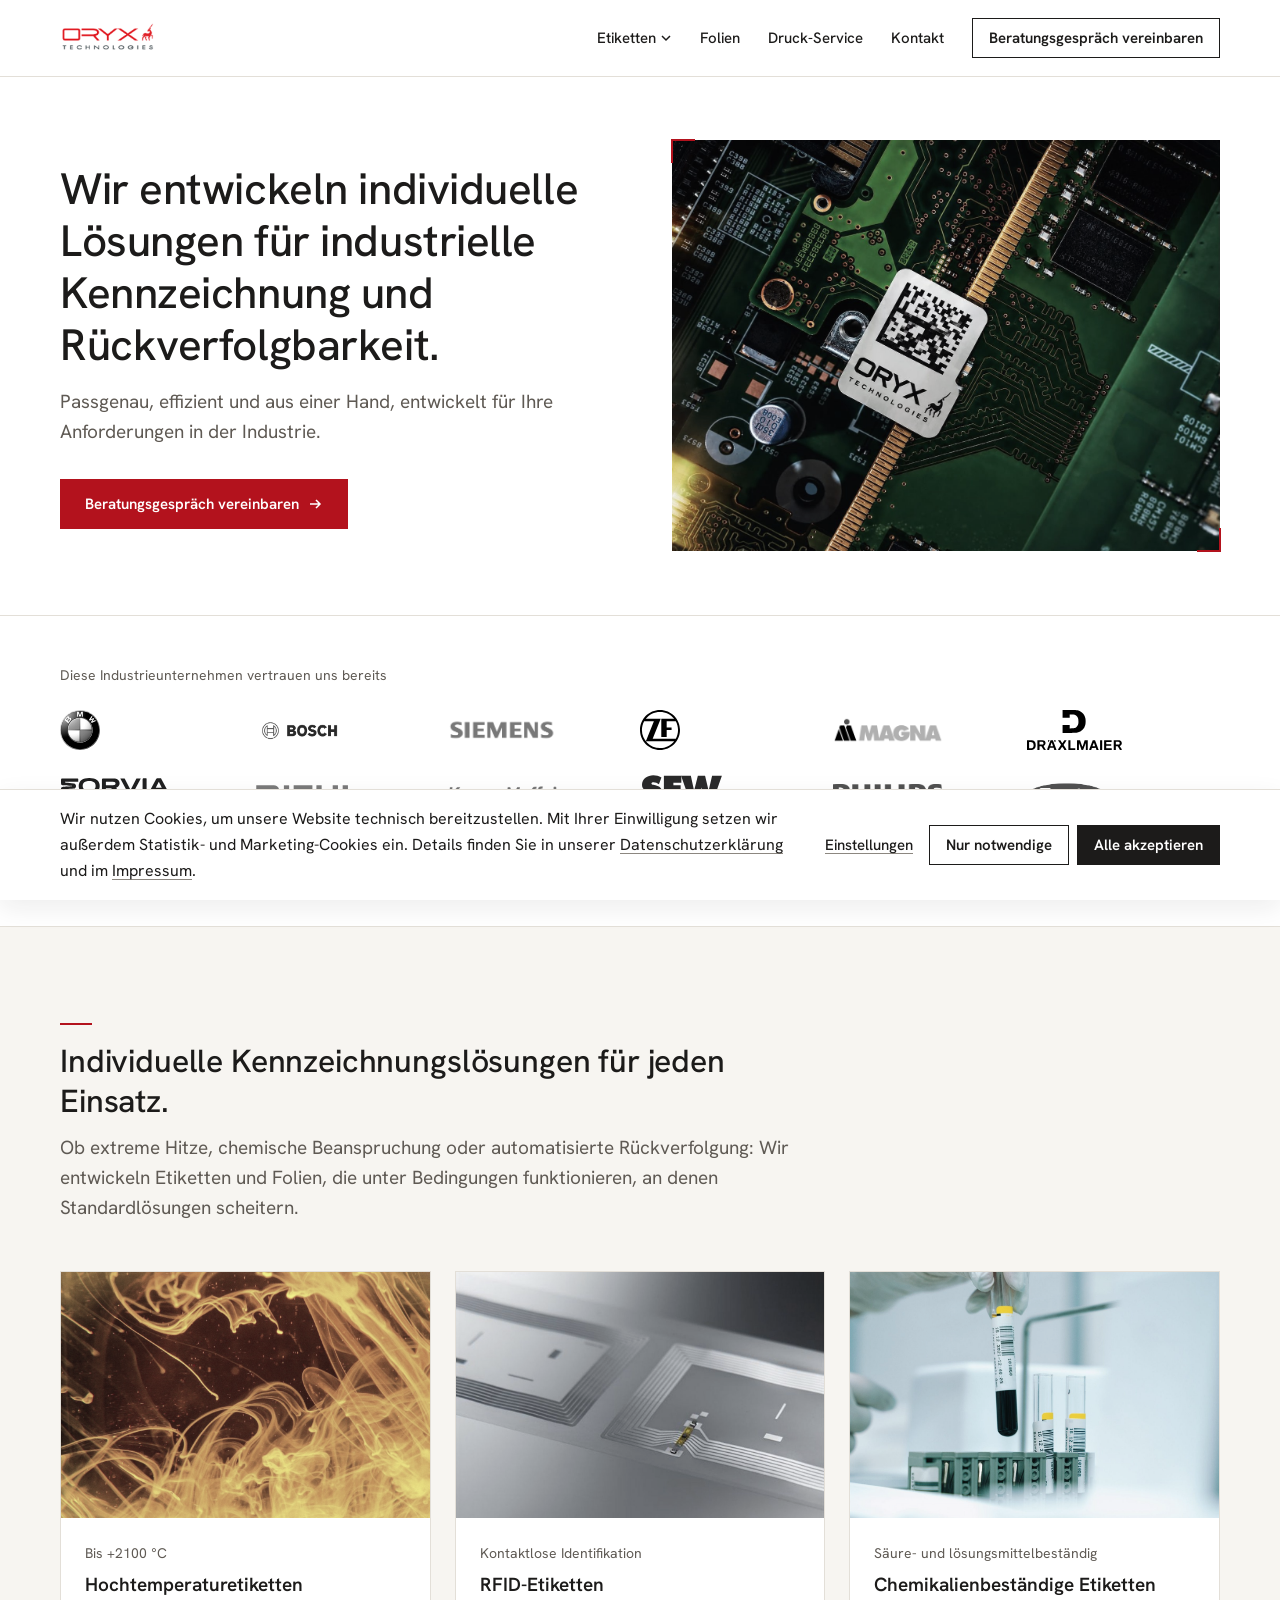
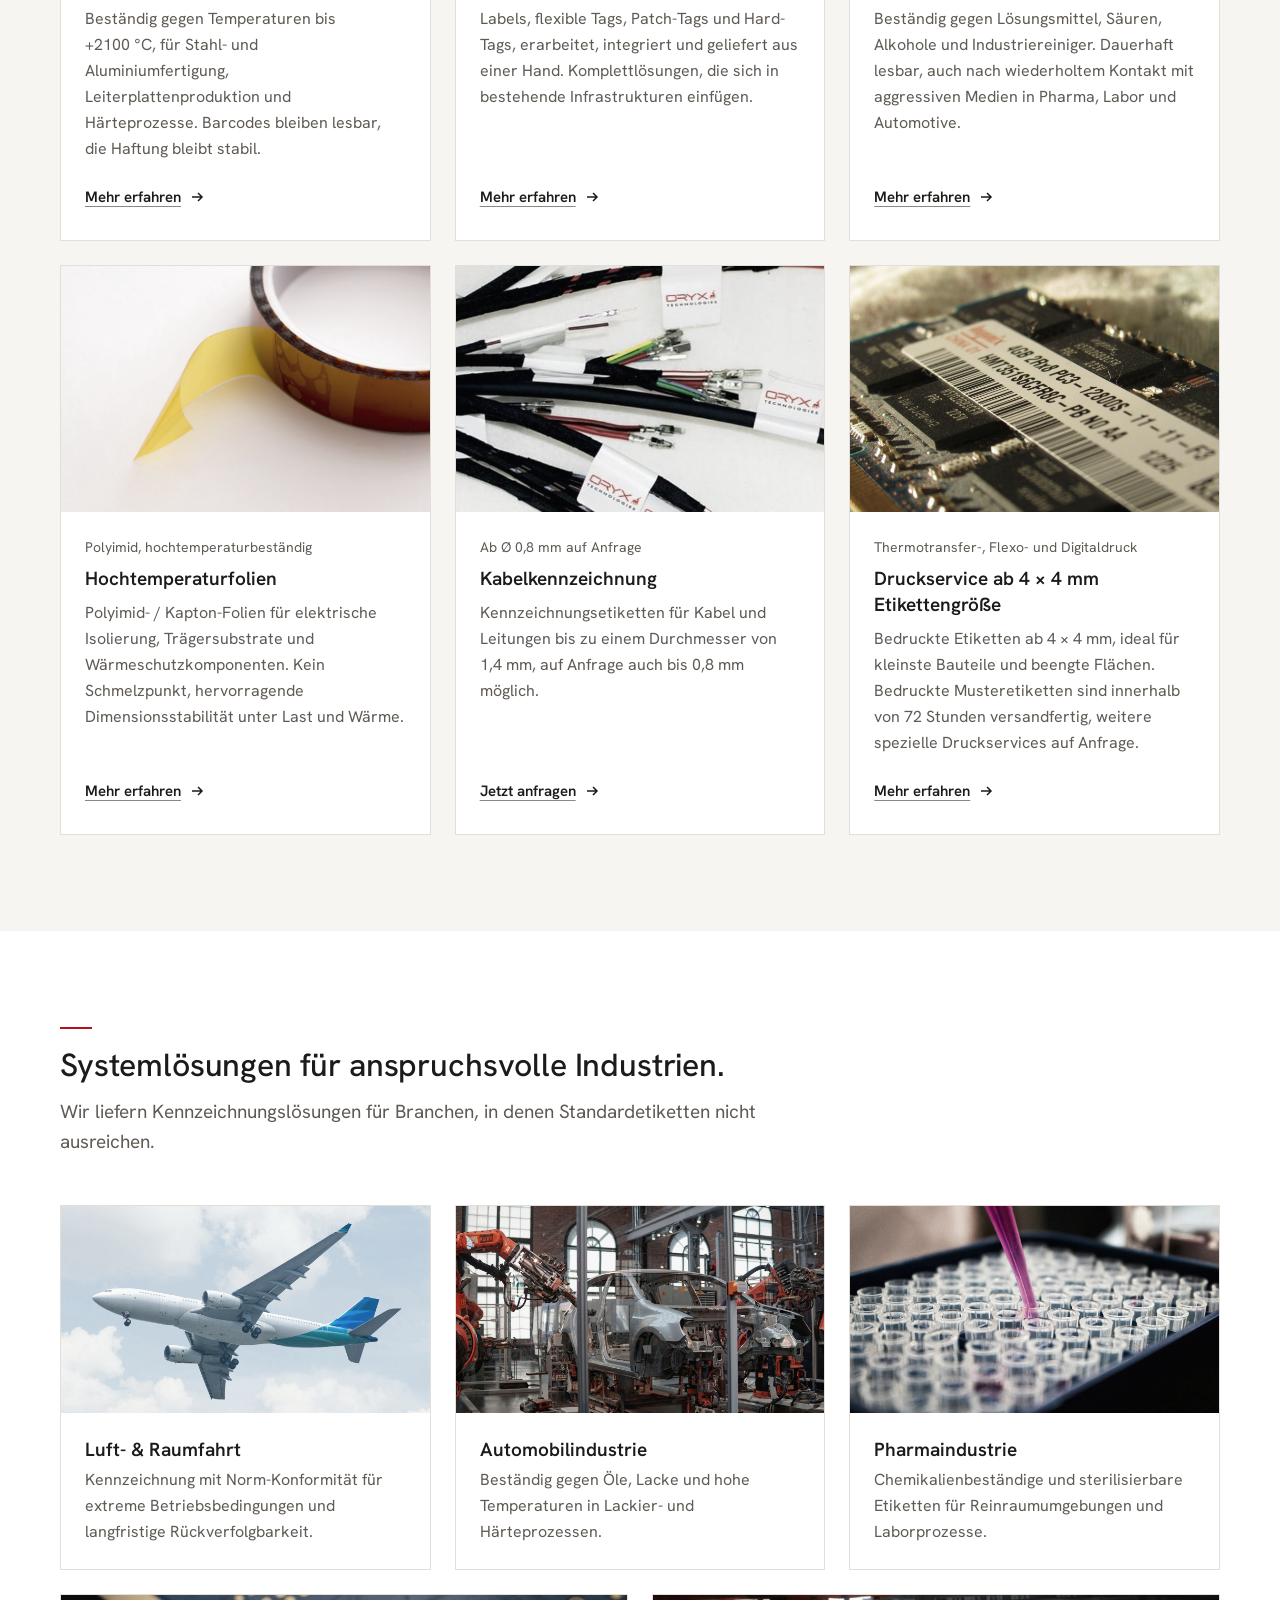
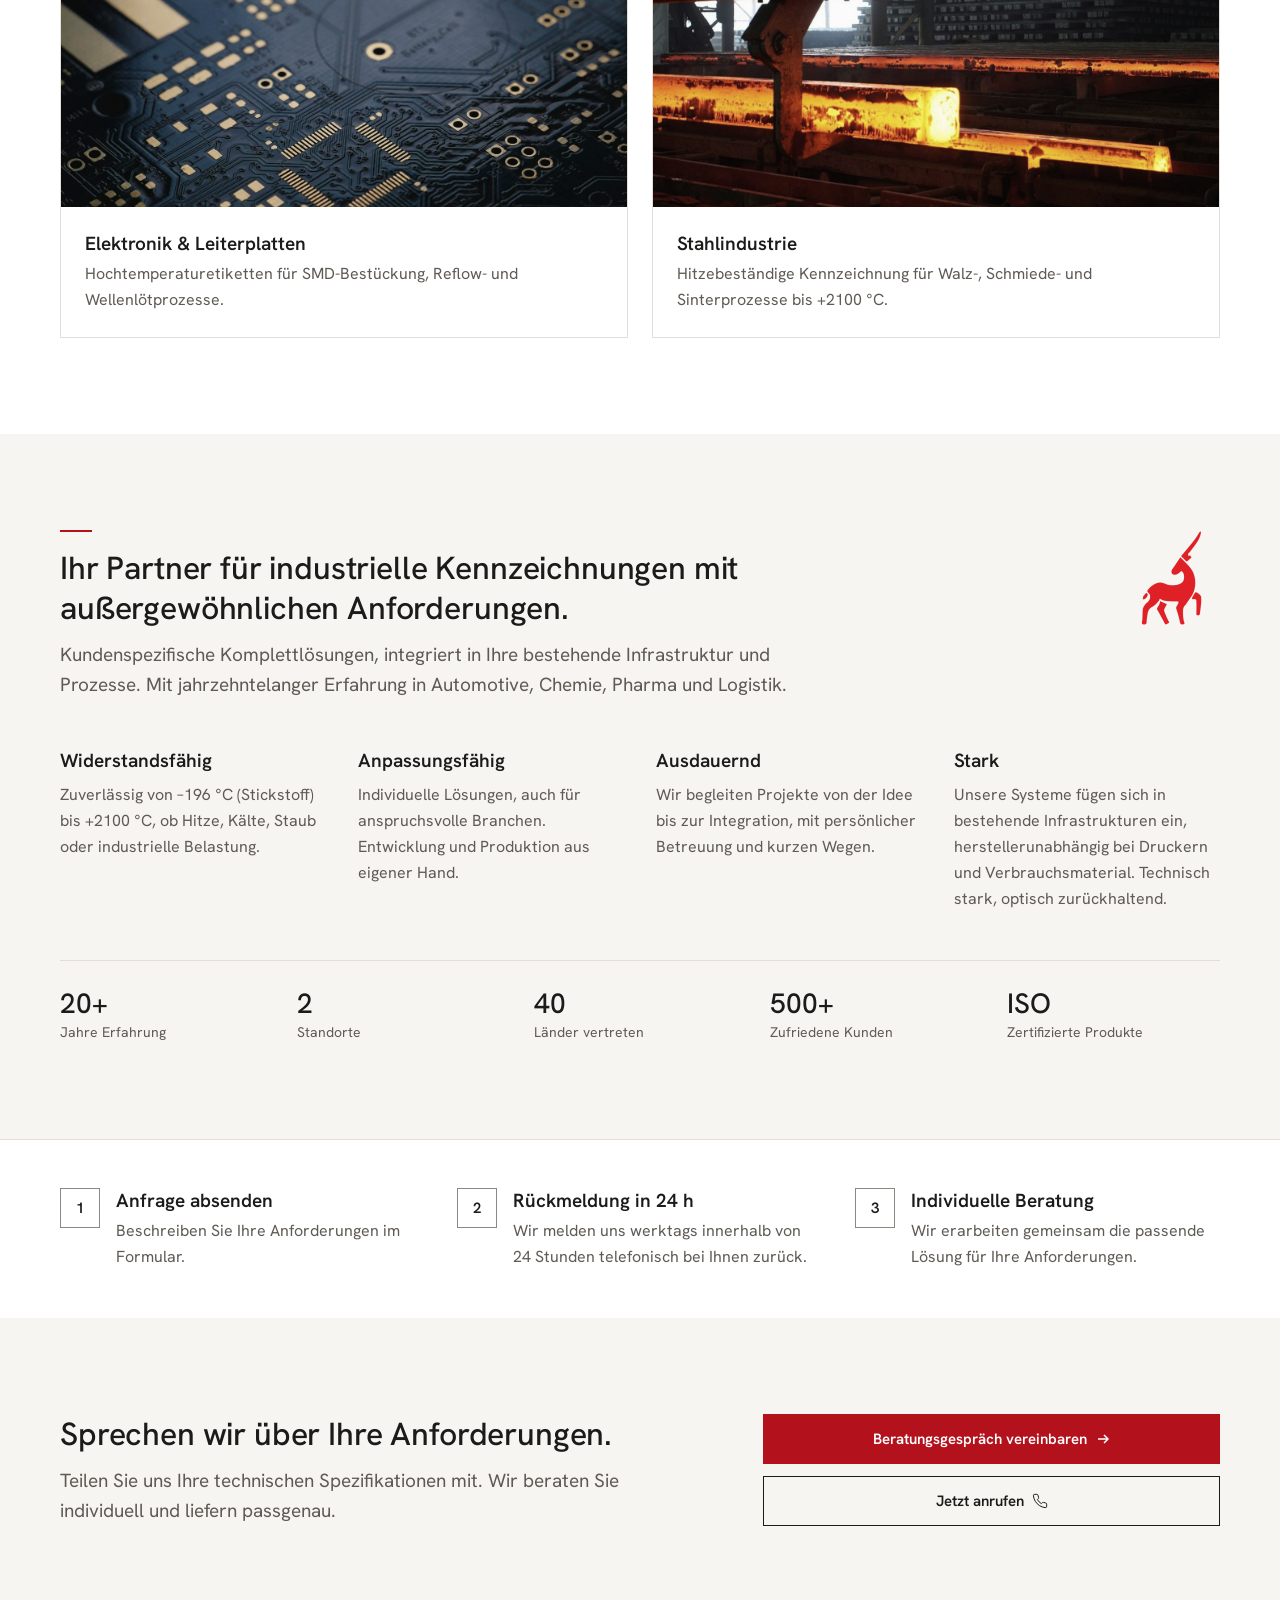
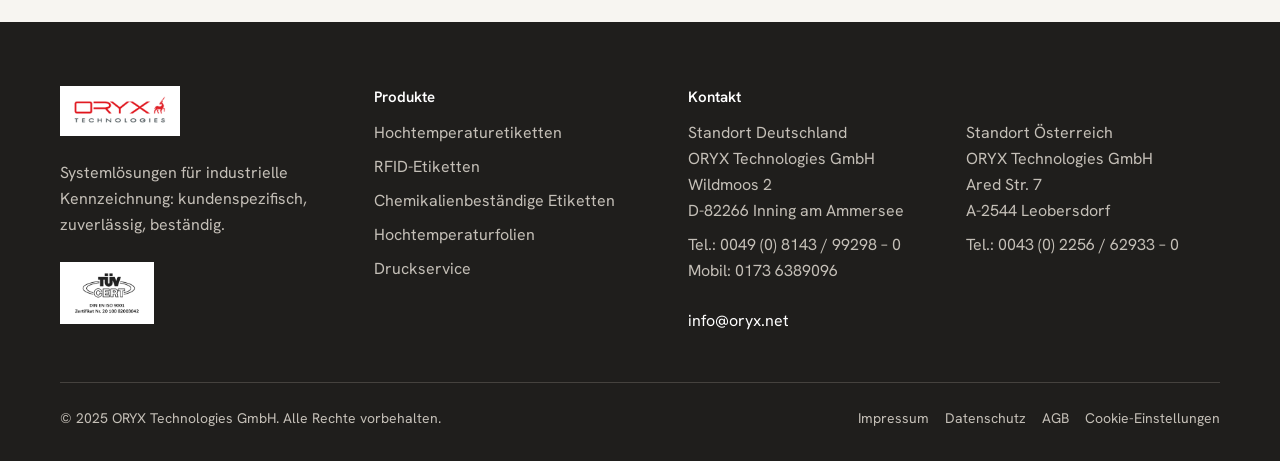
==== commit ab052983: "Neues Designsystem: Hanken Grotesk, ruhiges Layout, neue Abfolge und Texte - styles.css komplett auf" ====
--- a/index.html
+++ b/index.html
@@ -22,22 +22,23 @@
   'https://www.googletagmanager.com/gtm.js?id='+i+dl;f.parentNode.insertBefore(j,f);
   })(window,document,'script','dataLayer','GTM-K99ZC7DT');</script>
   <!-- End Google Tag Manager -->
-  <title>ORYX Technologies – Industrielle Kennzeichnungslösungen</title>
-  <meta name="description" content="Individuelle Lösungen für industrielle Kennzeichnung und Rückverfolgbarkeit – Hochtemperatur, RFID, chemikalienbeständige Etiketten und Hochtemperaturfolien. Aus einer Hand.">
+  <title>Industrielle Kennzeichnung und Etiketten | ORYX Technologies</title>
+  <meta name="description" content="Hochtemperatur-, RFID- und chemikalienbeständige Etiketten sowie Hochtemperaturfolien für industrielle Kennzeichnung und Rückverfolgbarkeit. Beratung anfragen.">
   <link rel="canonical" href="https://www.etikettenloesungen.com/">
   <meta property="og:type" content="website">
   <meta property="og:site_name" content="ORYX Technologies">
   <meta property="og:locale" content="de_DE">
   <meta property="og:url" content="https://www.etikettenloesungen.com/">
-  <meta property="og:title" content="ORYX Technologies – Industrielle Kennzeichnungslösungen">
-  <meta property="og:description" content="Individuelle Lösungen für industrielle Kennzeichnung und Rückverfolgbarkeit – Hochtemperatur, RFID, chemikalienbeständige Etiketten und Hochtemperaturfolien. Aus einer Hand.">
-  <meta property="og:image" content="https://www.etikettenloesungen.com/img/Leiterplatte-Startseite.jpg">
+  <meta property="og:title" content="Industrielle Kennzeichnung und Etiketten | ORYX Technologies">
+  <meta property="og:description" content="Hochtemperatur-, RFID- und chemikalienbeständige Etiketten sowie Hochtemperaturfolien für industrielle Kennzeichnung und Rückverfolgbarkeit. Beratung anfragen.">
+  <meta property="og:image" content="https://www.etikettenloesungen.com/img/produkte/etikett-leiterplatte.jpg">
   <meta name="twitter:card" content="summary_large_image">
-  <meta name="twitter:title" content="ORYX Technologies – Industrielle Kennzeichnungslösungen">
-  <meta name="twitter:description" content="Individuelle Lösungen für industrielle Kennzeichnung und Rückverfolgbarkeit – Hochtemperatur, RFID, chemikalienbeständige Etiketten und Hochtemperaturfolien. Aus einer Hand.">
-  <meta name="twitter:image" content="https://www.etikettenloesungen.com/img/Leiterplatte-Startseite.jpg">
+  <meta name="twitter:title" content="Industrielle Kennzeichnung und Etiketten | ORYX Technologies">
+  <meta name="twitter:description" content="Hochtemperatur-, RFID- und chemikalienbeständige Etiketten sowie Hochtemperaturfolien für industrielle Kennzeichnung und Rückverfolgbarkeit. Beratung anfragen.">
+  <meta name="twitter:image" content="https://www.etikettenloesungen.com/img/produkte/etikett-leiterplatte.jpg">
   <link rel="icon" href="img/cropped-Fav-Icon-192x192.png">
-  <link rel="stylesheet" href="styles.css?v=44">
+  <link rel="preload" href="fonts/HankenGrotesk-latin-wght.woff2" as="font" type="font/woff2" crossorigin>
+  <link rel="stylesheet" href="styles.css?v=45">
   <script type="application/ld+json">
   {
     "@context": "https://schema.org",
@@ -82,7 +83,6 @@
 height="0" width="0" style="display:none;visibility:hidden"></iframe></noscript>
 <!-- End Google Tag Manager (noscript) -->
 
-<!-- NAVIGATION -->
 <nav class="nav" id="nav">
   <div class="nav-inner">
     <a href="/" class="nav-logo">
@@ -91,44 +91,25 @@
     </a>
     <ul class="nav-links">
       <li class="nav-item">
-        <button class="nav-link">
-          Etiketten
-          <svg class="chevron" width="12" height="12" viewBox="0 0 12 12" fill="none">
-            <path d="M2 4l4 4 4-4" stroke="currentColor" stroke-width="1.5" stroke-linecap="round"/>
-          </svg>
-        </button>
-        <div class="dropdown">
+        <button class="nav-link menu">Etiketten <svg width="12" height="12" viewBox="0 0 12 12" fill="none" aria-hidden="true"><path d="M2 4l4 4 4-4" stroke="currentColor" stroke-width="1.5"/></svg></button>
+        <div class="dropdown menu">
           <a href="hochtemperatur-etiketten">Hochtemperaturetiketten</a>
           <a href="rfid-etiketten">RFID-Etiketten</a>
           <a href="chemikalienbestaendige-etiketten">Chemikalienbeständige Etiketten</a>
           <a href="/#kabelmarkierer">Kabelmarkierer</a>
         </div>
       </li>
-      <li class="nav-item">
-        <a href="hochtemperaturfolien" class="nav-link">Folien</a>
-      </li>
-      <li class="nav-item">
-        <a href="druck-service" class="nav-link">Druck-Service</a>
-      </li>
-      <li class="nav-item">
-        <a href="kontakt" class="nav-link">Kontakt</a>
-      </li>
+      <li class="nav-item"><a href="hochtemperaturfolien" class="nav-link menu">Folien</a></li>
+      <li class="nav-item"><a href="druck-service" class="nav-link menu">Druck-Service</a></li>
+      <li class="nav-item"><a href="kontakt" class="nav-link menu">Kontakt</a></li>
     </ul>
-    <a href="kontakt" class="btn btn-primary nav-cta">Beratungsgespräch vereinbaren</a>
-    <button class="nav-burger" aria-label="Menü öffnen">
-      <span></span><span></span><span></span>
-    </button>
+    <a href="kontakt" class="btn btn-secondary nav-cta action">Beratungsgespräch vereinbaren</a>
+    <button class="nav-burger" aria-label="Menü öffnen"><span></span><span></span><span></span></button>
   </div>
 </nav>
 
-<!-- Mobile Nav -->
 <div class="nav-mobile" id="nav-mobile">
-  <button class="mobile-toggle nav-link">
-    Etiketten
-    <svg class="chevron" width="12" height="12" viewBox="0 0 12 12" fill="none">
-      <path d="M2 4l4 4 4-4" stroke="currentColor" stroke-width="1.5" stroke-linecap="round"/>
-    </svg>
-  </button>
+  <button class="mobile-toggle nav-link">Etiketten <svg width="12" height="12" viewBox="0 0 12 12" fill="none" aria-hidden="true"><path d="M2 4l4 4 4-4" stroke="currentColor" stroke-width="1.5"/></svg></button>
   <div class="nav-mobile-sub">
     <a href="hochtemperatur-etiketten">Hochtemperaturetiketten</a>
     <a href="rfid-etiketten">RFID-Etiketten</a>
@@ -138,356 +119,123 @@
   <a href="hochtemperaturfolien">Hochtemperaturfolien</a>
   <a href="druck-service">Druck-Service</a>
   <a href="kontakt">Kontakt</a>
-  <a href="kontakt" class="btn btn-primary nav-mobile-cta">Beratungsgespräch vereinbaren</a>
+  <a href="kontakt" class="btn btn-secondary action">Beratungsgespräch vereinbaren</a>
 </div>
 
-<!-- HERO (light, split with photo) -->
 <section class="hero">
   <div class="hero-inner">
-    <div class="hero-text">
-      <h1>Wir entwickeln individuelle Lösungen für <strong>industrielle Kennzeichnung</strong> und Rückverfolgbarkeit.</h1>
-      <p class="hero-desc">
-        Passgenau, effizient und aus einer Hand – entwickelt für Ihre Anforderungen in der Industrie.
-      </p>
-      <div class="hero-actions">
-        <a href="kontakt" class="btn btn-primary">
-          Beratungsgespräch vereinbaren
-          <svg width="16" height="16" viewBox="0 0 16 16" fill="none">
-            <path d="M3 8h10M9 4l4 4-4 4" stroke="currentColor" stroke-width="1.5" stroke-linecap="round" stroke-linejoin="round"/>
-          </svg>
-        </a>
-      </div>
-    </div>
-    <div class="hero-media">
-      <img src="img/Startseite_neu.jpeg" alt="ORYX-Etikett mit Data-Matrix-Code auf einer Leiterplatte" loading="eager">
-    </div>
+    <div>
+      <h1 class="display">Wir entwickeln individuelle Lösungen für industrielle Kennzeichnung und Rückverfolgbarkeit.</h1>
+      <p class="hero-desc lead">Passgenau, effizient und aus einer Hand, entwickelt für Ihre Anforderungen in der Industrie.</p>
+      <div class="hero-actions"><a href="kontakt" class="btn btn-primary action">Beratungsgespräch vereinbaren <svg width="16" height="16" viewBox="0 0 16 16" fill="none" aria-hidden="true"><path d="M3 8h10M9 4l4 4-4 4" stroke="currentColor" stroke-width="1.5"/></svg></a></div>
+    </div>
+    <div class="hero-media"><img src="img/produkte/etikett-leiterplatte.jpg" alt="ORYX-Etikett mit Data-Matrix-Code auf einer Leiterplatte" loading="eager"></div>
   </div>
 </section>
 
-<!-- KUNDEN-LOGOS (Laufband) -->
-<div class="logo-marquee">
-  <div class="logo-marquee-label">Diese Industrieunternehmen vertrauen uns bereits</div>
-  <div class="logo-viewport">
-    <div class="logo-track">
-      <div class="logo-item"><img src="img/Kunden/BMW.svg" alt="BMW"></div>
-      <div class="logo-item"><img src="img/Kunden/Bosch-logotype.svg.webp" alt="Bosch"></div>
-      <div class="logo-item"><img src="img/Kunden/Siemens-logo.svg.webp" alt="Siemens"></div>
-      <div class="logo-item"><img src="img/Kunden/ZF_logo_STD_Blue_3CC.svg" alt="ZF"></div>
-      <div class="logo-item"><img src="img/Kunden/Magna_logo.svg.webp" alt="Magna"></div>
-      <div class="logo-item"><img src="img/Kunden/DRÄXLMAIER_Group_Logo.svg" alt="Dräxlmaier Group"></div>
-      <div class="logo-item"><img src="img/Kunden/Faurecia_logo.svg" alt="Faurecia"></div>
-      <div class="logo-item"><img src="img/Kunden/Diehl_Logo.svg" alt="Diehl"></div>
-      <div class="logo-item"><img src="img/Kunden/Krauss-Maffei_logo.svg.webp" alt="KraussMaffei"></div>
-      <div class="logo-item"><img src="img/Kunden/SEW_LOGO.svg" alt="SEW-EURODRIVE"></div>
-      <div class="logo-item"><img src="img/Kunden/Philips_logo_new.svg.webp" alt="Philips"></div>
-      <div class="logo-item"><img src="img/Kunden/Fronius-logo.png" alt="Fronius"></div>
-      <div class="logo-item"><img src="img/Kunden/Ruag_MRO_Holding_Logo.svg.webp" alt="RUAG MRO Holding"></div>
-      <div class="logo-item"><img src="img/Kunden/Logo_TQ-Systems.svg.webp" alt="TQ-Systems"></div>
-      <div class="logo-item"><img src="img/Kunden/Logo_Kroschu_Group.jpg" alt="Kromberg & Schubert"></div>
-      <div class="logo-item"><img src="img/Kunden/BECOM-logo.png" alt="BECOM"></div>
-      <div class="logo-item"><img src="img/Kunden/YF_logo_AI_8_-_Yanfeng.png" alt="Yanfeng"></div>
-      <!-- Duplikat für nahtlose Endlosschleife -->
-      <div class="logo-item"><img src="img/Kunden/BMW.svg" alt="BMW"></div>
-      <div class="logo-item"><img src="img/Kunden/Bosch-logotype.svg.webp" alt="Bosch"></div>
-      <div class="logo-item"><img src="img/Kunden/Siemens-logo.svg.webp" alt="Siemens"></div>
-      <div class="logo-item"><img src="img/Kunden/ZF_logo_STD_Blue_3CC.svg" alt="ZF"></div>
-      <div class="logo-item"><img src="img/Kunden/Magna_logo.svg.webp" alt="Magna"></div>
-      <div class="logo-item"><img src="img/Kunden/DRÄXLMAIER_Group_Logo.svg" alt="Dräxlmaier Group"></div>
-      <div class="logo-item"><img src="img/Kunden/Faurecia_logo.svg" alt="Faurecia"></div>
-      <div class="logo-item"><img src="img/Kunden/Diehl_Logo.svg" alt="Diehl"></div>
-      <div class="logo-item"><img src="img/Kunden/Krauss-Maffei_logo.svg.webp" alt="KraussMaffei"></div>
-      <div class="logo-item"><img src="img/Kunden/SEW_LOGO.svg" alt="SEW-EURODRIVE"></div>
-      <div class="logo-item"><img src="img/Kunden/Philips_logo_new.svg.webp" alt="Philips"></div>
-      <div class="logo-item"><img src="img/Kunden/Fronius-logo.png" alt="Fronius"></div>
-      <div class="logo-item"><img src="img/Kunden/Ruag_MRO_Holding_Logo.svg.webp" alt="RUAG MRO Holding"></div>
-      <div class="logo-item"><img src="img/Kunden/Logo_TQ-Systems.svg.webp" alt="TQ-Systems"></div>
-      <div class="logo-item"><img src="img/Kunden/Logo_Kroschu_Group.jpg" alt="Kromberg & Schubert"></div>
-      <div class="logo-item"><img src="img/Kunden/BECOM-logo.png" alt="BECOM"></div>
-      <div class="logo-item"><img src="img/Kunden/YF_logo_AI_8_-_Yanfeng.png" alt="Yanfeng"></div>
-    </div>
-  </div>
-</div>
-
-<!-- VALUES STRIP -->
-<section class="values-strip">
-  <div class="values-inner">
-    <div class="value-item fade-up">
-      <h4>Widerstandsfähig</h4>
-      <p>Zuverlässig von –196 °C (Stickstoff) bis +2100 °C – ob Hitze, Kälte, Staub oder industrielle Belastung.</p>
-    </div>
-    <div class="value-item fade-up delay-1">
-      <h4>Anpassungsfähig</h4>
-      <p>Individuelle Lösungen – auch für anspruchsvolle Branchen und spezifische Anforderungen.</p>
-    </div>
-    <div class="value-item fade-up delay-2">
-      <h4>Ausdauernd</h4>
-      <p>Wir begleiten Projekte von der Idee bis zur Integration – pragmatisch und mit klarem Ziel.</p>
-    </div>
-    <div class="value-item fade-up delay-3">
-      <h4>Stark</h4>
-      <p>Unsere Systeme fügen sich nahtlos in bestehende Infrastrukturen ein. Technisch stark, optisch zurückhaltend.</p>
-    </div>
-  </div>
-</section>
-
-<!-- ÜBER ORYX -->
-<section class="page-hero about-section">
-  <div class="page-hero-inner">
-    <div class="page-hero-text fade-up">
-      <h2>Ihr Partner für industrielle Kennzeichnungen mit außergewöhnlichen Anforderungen.</h2>
-      <p class="hero-desc">Innovative, kundenspezifische Komplettlösungen – reibungslos integriert in Ihre bestehende Infrastruktur und Prozesse, unabhängig von Hersteller oder System.</p>
-      <div style="display:flex; flex-direction:column; gap:10px; margin-top:4px;">
-        <span class="trust-item">Jahrzehntelange Erfahrung in Automotive, Chemie, Pharma und Logistik</span>
-        <span class="trust-item">Persönliche Betreuung und kurze Wege</span>
-        <span class="trust-item">Entwicklung und Produktion aus eigener Hand</span>
-        <span class="trust-item">Herstellerunabhängige Druckerauswahl und Beratung zum passenden Verbrauchsmaterial</span>
-      </div>
-    </div>
-    <div class="about-medaillon-wrap fade-up">
-      <div class="about-medaillon about-medaillon--icon">
-        <img src="img/cropped-Fav-Icon-192x192.png" alt="ORYX Technologies Icon">
-      </div>
-    </div>
-  </div>
-  <div class="about-stats-row">
-    <div class="value-item fade-up"><h4>20+</h4><p>Jahre Erfahrung</p></div>
-    <div class="value-item fade-up delay-1"><h4>2</h4><p>Standorte</p></div>
-    <div class="value-item fade-up delay-2"><h4>40</h4><p>Länder vertreten</p></div>
-    <div class="value-item fade-up delay-1"><h4>500+</h4><p>Zufriedene Kunden</p></div>
-    <div class="value-item fade-up delay-2"><h4>ISO</h4><p>Zertifizierte Produkte</p></div>
-  </div>
-</section>
-
-<!-- PRODUKTE (Unser Portfolio – mit Startseiten-Bild als dezenter Hintergrund) -->
-<section class="section" id="produkte" style="background-image: linear-gradient(rgba(255,255,255,0.94), rgba(255,255,255,0.97)), url('img/Leiterplatte-Startseite.jpg'); background-size: cover; background-position: center;">
-  <div class="container">
-    <div class="s-head fade-up">
-      <h2>Individuelle Kennzeichnungslösungen<br>für jeden Einsatz.</h2>
-      <p>Ob extreme Hitze, chemische Beanspruchung oder automatisierte Rückverfolgung – wir entwickeln Etiketten und Folien, die unter Bedingungen funktionieren, an denen Standardlösungen scheitern.</p>
-    </div>
+<div class="logo-band"><div class="container"><p class="logo-band-label small">Diese Industrieunternehmen vertrauen uns bereits</p><div class="logo-grid"><div class="logo-item"><img src="img/Kunden/BMW.svg" alt="BMW" loading="lazy"></div><div class="logo-item"><img src="img/Kunden/Bosch-logotype.svg.webp" alt="Bosch" loading="lazy"></div><div class="logo-item"><img src="img/Kunden/Siemens-logo.svg.webp" alt="Siemens" loading="lazy"></div><div class="logo-item"><img src="img/Kunden/ZF_logo_STD_Blue_3CC.svg" alt="ZF" loading="lazy"></div><div class="logo-item"><img src="img/Kunden/Magna_logo.svg.webp" alt="Magna" loading="lazy"></div><div class="logo-item"><img src="img/Kunden/DRÄXLMAIER_Group_Logo.svg" alt="Dräxlmaier Group" loading="lazy"></div><div class="logo-item"><img src="img/Kunden/Faurecia_logo.svg" alt="Forvia Faurecia" loading="lazy"></div><div class="logo-item"><img src="img/Kunden/Diehl_Logo.svg" alt="Diehl" loading="lazy"></div><div class="logo-item"><img src="img/Kunden/Krauss-Maffei_logo.svg.webp" alt="KraussMaffei" loading="lazy"></div><div class="logo-item"><img src="img/Kunden/SEW_LOGO.svg" alt="SEW-EURODRIVE" loading="lazy"></div><div class="logo-item"><img src="img/Kunden/Philips_logo_new.svg.webp" alt="Philips" loading="lazy"></div><div class="logo-item"><img src="img/Kunden/Fronius-logo.png" alt="Fronius" loading="lazy"></div><div class="logo-item"><img src="img/Kunden/Ruag_MRO_Holding_Logo.svg.webp" alt="RUAG MRO Holding" loading="lazy"></div><div class="logo-item"><img src="img/Kunden/Logo_TQ-Systems.svg.webp" alt="TQ-Systems" loading="lazy"></div><div class="logo-item"><img src="img/Kunden/Logo_Kroschu_Group.jpg" alt="Kromberg &amp; Schubert" loading="lazy"></div><div class="logo-item"><img src="img/Kunden/BECOM-logo.png" alt="BECOM" loading="lazy"></div><div class="logo-item"><img src="img/Kunden/YF_logo_AI_8_-_Yanfeng.png" alt="Yanfeng" loading="lazy"></div></div></div></div>
+
+<section class="section-alt" id="produkte"><div class="container"><div class="s-head"><span class="rule" aria-hidden="true"></span><h2 class="heading">Individuelle Kennzeichnungslösungen für jeden Einsatz.</h2><p class="lead">Ob extreme Hitze, chemische Beanspruchung oder automatisierte Rückverfolgung: Wir entwickeln Etiketten und Folien, die unter Bedingungen funktionieren, an denen Standardlösungen scheitern.</p></div>
     <div class="products-grid">
-
-      <a href="hochtemperatur-etiketten" class="pcard" data-tilt>
-        <div class="pcard-img">
-          <img src="img/Hochtemperaturetiketten.jpg" alt="Hochtemperaturetiketten">
-        </div>
-        <div class="pcard-body">
-          <div class="pcard-tag">Bis +2100 °C</div>
-          <h3>Hochtemperaturetiketten</h3>
-          <p>Beständig gegen Temperaturen bis +2100 °C – für Stahl- und Aluminiumfertigung, Leiterplattenproduktion und Härteprozesse. Barcodes bleiben lesbar, Haftung bleibt stabil.</p>
-          <span class="pcard-link">
-            Mehr erfahren
-            <svg width="14" height="14" viewBox="0 0 14 14" fill="none">
-              <path d="M2 7h10M8 3l4 4-4 4" stroke="#da1212" stroke-width="1.5" stroke-linecap="round" stroke-linejoin="round"/>
-            </svg>
-          </span>
-        </div>
-      </a>
-
-      <a href="rfid-etiketten" class="pcard" data-tilt>
-        <div class="pcard-img">
-          <img src="img/RFID.jpg" alt="RFID-Etiketten">
-        </div>
-        <div class="pcard-body">
-          <div class="pcard-tag">Kontaktlose Identifikation</div>
-          <h3>RFID-Etiketten</h3>
-          <p>Labels, flexible Tags, Patch-Tags und Hard-Tags – erarbeitet, integriert und geliefert aus einer Hand. Komplettlösungen, die sich reibungslos in bestehende Infrastrukturen einfügen.</p>
-          <span class="pcard-link">
-            Mehr erfahren
-            <svg width="14" height="14" viewBox="0 0 14 14" fill="none">
-              <path d="M2 7h10M8 3l4 4-4 4" stroke="#da1212" stroke-width="1.5" stroke-linecap="round" stroke-linejoin="round"/>
-            </svg>
-          </span>
-        </div>
-      </a>
-
-      <a href="chemikalienbestaendige-etiketten" class="pcard" data-tilt>
-        <div class="pcard-img">
-          <img src="img/Chemikalienbeständig.jpg" alt="Chemikalienbeständige Etiketten">
-        </div>
-        <div class="pcard-body">
-          <div class="pcard-tag">Säure- &amp; Lösungsmittelbeständig</div>
-          <h3>Chemikalienbeständige Etiketten</h3>
-          <p>Beständig gegen Lösungsmittel, Säuren, Alkohole und Industriereiniger. Dauerhaft lesbar – auch nach wiederholtem Kontakt mit aggressiven Medien in Pharma, Labor und Automotive.</p>
-          <span class="pcard-link">
-            Mehr erfahren
-            <svg width="14" height="14" viewBox="0 0 14 14" fill="none">
-              <path d="M2 7h10M8 3l4 4-4 4" stroke="#da1212" stroke-width="1.5" stroke-linecap="round" stroke-linejoin="round"/>
-            </svg>
-          </span>
-        </div>
-      </a>
-
-      <a href="hochtemperaturfolien" class="pcard" data-tilt>
-        <div class="pcard-img">
-          <img src="img/Hochtemperaturfolie.jpg" alt="Hochtemperaturfolien">
-        </div>
-        <div class="pcard-body">
-          <div class="pcard-tag">Polyimid · Hochtemperaturbeständig</div>
-          <h3>Hochtemperaturfolien</h3>
-          <p>Polyimid- / Kapton-Folien für elektrische Isolierung, Trägersubstrate und Wärmeschutzkomponenten. Kein Schmelzpunkt, hervorragende Dimensionsstabilität unter Last und Wärme.</p>
-          <span class="pcard-link">
-            Mehr erfahren
-            <svg width="14" height="14" viewBox="0 0 14 14" fill="none">
-              <path d="M2 7h10M8 3l4 4-4 4" stroke="#da1212" stroke-width="1.5" stroke-linecap="round" stroke-linejoin="round"/>
-            </svg>
-          </span>
-        </div>
-      </a>
-
-      <a href="kontakt?produkt=kabelkennzeichnung" class="pcard" data-tilt id="kabelmarkierer">
-        <div class="pcard-img">
-          <img src="img/Kabelmarkierer.JPG" alt="Kabelkennzeichnung">
-        </div>
-        <div class="pcard-body">
-          <div class="pcard-tag">Ab Ø 0,8 mm auf Anfrage</div>
-          <h3>Kabelkennzeichnung</h3>
-          <p>Kennzeichnungsetiketten für Kabel und Leitungen bis zu einem Durchmesser von 1,4 mm – auf Anfrage auch bis 0,8 mm möglich.</p>
-          <span class="pcard-link">
-            Jetzt anfragen
-            <svg width="14" height="14" viewBox="0 0 14 14" fill="none">
-              <path d="M2 7h10M8 3l4 4-4 4" stroke="#da1212" stroke-width="1.5" stroke-linecap="round" stroke-linejoin="round"/>
-            </svg>
-          </span>
-        </div>
-      </a>
-
-      <a href="druck-service" class="pcard" data-tilt>
-        <div class="pcard-img">
-          <img src="img/Kleine Etiketten.jpg" alt="Kleinstetiketten im Druckservice">
-        </div>
-        <div class="pcard-body">
-          <div class="pcard-tag">Thermotransfer-, Flexo- und Digitaldruck</div>
-          <h3>Druckservice – ab 4 × 4 mm Etikettengröße</h3>
-          <p>Bedruckte Etiketten ab 4 × 4 mm – ideal für kleinste Bauteile und beengte Flächen. Bedruckte Musteretiketten sind innerhalb von 72 Stunden versandfertig, weitere spezielle Druckservices auf Anfrage.</p>
-          <span class="pcard-link">
-            Mehr erfahren
-            <svg width="14" height="14" viewBox="0 0 14 14" fill="none">
-              <path d="M2 7h10M8 3l4 4-4 4" stroke="#da1212" stroke-width="1.5" stroke-linecap="round" stroke-linejoin="round"/>
-            </svg>
-          </span>
-        </div>
-      </a>
-
-    </div>
-  </div>
-</section>
-
-<!-- PROCESS STRIP -->
-<div class="process-strip process-strip--contrast">
-  <div class="process-inner">
-    <div class="process-step fade-up">
-      <div class="p-num">1</div>
-      <div class="p-body">
-        <h4>Anfrage absenden</h4>
-        <p>Beschreiben Sie Ihre Anforderungen – wir kümmern uns um den Rest.</p>
-      </div>
-    </div>
-    <div class="process-divider"></div>
-    <div class="process-step fade-up delay-2">
-      <div class="p-num">2</div>
-      <div class="p-body">
-        <h4>Rückmeldung in 24 h</h4>
-        <p>Wir melden uns werktags innerhalb von 24 Stunden telefonisch bei Ihnen zurück.</p>
-      </div>
-    </div>
-    <div class="process-divider"></div>
-    <div class="process-step fade-up delay-4">
-      <div class="p-num">3</div>
-      <div class="p-body">
-        <h4>Individuelle Beratung</h4>
-        <p>Wir erarbeiten gemeinsam die passende Lösung für Ihre spezifischen Anforderungen.</p>
-      </div>
-    </div>
-  </div>
-</div>
-
-<!-- BRANCHEN (auf allen Seiten identisch) -->
-<section class="section section-alt" id="branchen">
-  <div class="container">
-    <div class="s-head center fade-up">
-      <h2>Systemlösungen für<br>anspruchsvolle Industrien.</h2>
-      <p>Wir liefern technisch hochentwickelte Kennzeichnungslösungen für Branchen, in denen Standardetiketten schlicht versagen.</p>
-    </div>
-    <div class="ind-grid">
-
-      <div class="ind-item fade-up">
-        <div class="ind-img"><img src="img/Luft und Raumfahrt.jpg" alt="Luft- und Raumfahrt"></div>
-        <div class="ind-body">
-          <h4>Luft- &amp; Raumfahrt</h4>
-          <p>Kennzeichnung mit Norm-Konformität für extreme Betriebsbedingungen und langfristige Rückverfolgbarkeit.</p>
-        </div>
-      </div>
-
-      <div class="ind-item fade-up delay-1">
-        <div class="ind-img"><img src="img/Automobilindustrie.jpg" alt="Automobilindustrie"></div>
-        <div class="ind-body">
-          <h4>Automobilindustrie</h4>
-          <p>Beständig gegen Öle, Lacke und hohe Temperaturen in Lackier- und Härteprozessen.</p>
-        </div>
-      </div>
-
-      <div class="ind-item fade-up delay-2">
-        <div class="ind-img"><img src="img/Pharma.jpg" alt="Pharmaindustrie"></div>
-        <div class="ind-body">
-          <h4>Pharmaindustrie</h4>
-          <p>Chemikalienbeständige und sterilisierbare Etiketten für Reinraumumgebungen und Laborprozesse.</p>
-        </div>
-      </div>
-
-      <div class="ind-item fade-up delay-1">
-        <div class="ind-img"><img src="img/Leiterplatten.jpg" alt="Elektronik und Leiterplatten"></div>
-        <div class="ind-body">
-          <h4>Elektronik &amp; Leiterplatten</h4>
-          <p>Hochtemperaturetiketten für SMD-Bestückung, Reflow- und Wellenlötprozesse.</p>
-        </div>
-      </div>
-
-      <div class="ind-item fade-up delay-2">
-        <div class="ind-img"><img src="img/Stahlindustrie.jpg" alt="Stahlindustrie"></div>
-        <div class="ind-body">
-          <h4>Stahlindustrie</h4>
-          <p>Hitzebeständige Kennzeichnung für Walz-, Schmiede- und Sinterprozesse bis +2100 °C.</p>
-        </div>
-      </div>
-
-    </div>
-  </div>
-</section>
-
-<!-- CTA BANNER -->
-<section class="cta-banner">
-  <div class="container">
-    <div class="fade-up">
-      <h2>Ihre Anforderungen. Unsere Lösung.</h2>
-      <p>Teilen Sie uns Ihre technischen Spezifikationen mit – wir beraten Sie individuell und liefern passgenau.</p>
-      <div class="cta-actions">
-        <a href="kontakt" class="btn btn-white">
-        Jetzt Beratungsgespräch vereinbaren
-        <svg width="16" height="16" viewBox="0 0 16 16" fill="none">
-          <path d="M3 8h10M9 4l4 4-4 4" stroke="currentColor" stroke-width="1.5" stroke-linecap="round" stroke-linejoin="round"/>
-        </svg>
-      </a>
-        <a href="tel:+491736389096" class="btn btn-outline-white">Jetzt anrufen <svg width="16" height="16" viewBox="0 0 24 24" fill="none" stroke="currentColor" stroke-width="2" stroke-linecap="round" stroke-linejoin="round"><path d="M22 16.92v3a2 2 0 01-2.18 2 19.79 19.79 0 01-8.63-3.07 19.5 19.5 0 01-6-6 19.79 19.79 0 01-3.07-8.67A2 2 0 014.11 2h3a2 2 0 012 1.72c.13.96.36 1.9.7 2.81a2 2 0 01-.45 2.11L8.09 9.91a16 16 0 006 6l1.27-1.27a2 2 0 012.11-.45c.91.34 1.85.57 2.81.7A2 2 0 0122 16.92z"/></svg></a>
-      </div>
-    </div>
-  </div>
-</section>
-
-<!-- FOOTER -->
-<footer class="footer">
+      <a href="hochtemperatur-etiketten" class="pcard">
+        <div class="pcard-img photo--strong"><img src="img/produkte/hochtemperaturetiketten.jpg" alt="Hochtemperaturetiketten" loading="lazy"></div>
+        <div class="pcard-body">
+          <div class="pcard-tag small">Bis +2100&nbsp;°C</div>
+          <h3 class="title">Hochtemperaturetiketten</h3>
+          <p class="body">Beständig gegen Temperaturen bis +2100&nbsp;°C, für Stahl- und Aluminiumfertigung, Leiterplattenproduktion und Härteprozesse. Barcodes bleiben lesbar, die Haftung bleibt stabil.</p>
+          <span class="link-arrow action">Mehr erfahren <svg width="16" height="16" viewBox="0 0 16 16" fill="none" aria-hidden="true"><path d="M3 8h10M9 4l4 4-4 4" stroke="currentColor" stroke-width="1.5"/></svg></span>
+        </div>
+      </a>
+      <a href="rfid-etiketten" class="pcard">
+        <div class="pcard-img"><img src="img/produkte/rfid.jpg" alt="RFID-Etiketten" loading="lazy"></div>
+        <div class="pcard-body">
+          <div class="pcard-tag small">Kontaktlose Identifikation</div>
+          <h3 class="title">RFID-Etiketten</h3>
+          <p class="body">Labels, flexible Tags, Patch-Tags und Hard-Tags, erarbeitet, integriert und geliefert aus einer Hand. Komplettlösungen, die sich in bestehende Infrastrukturen einfügen.</p>
+          <span class="link-arrow action">Mehr erfahren <svg width="16" height="16" viewBox="0 0 16 16" fill="none" aria-hidden="true"><path d="M3 8h10M9 4l4 4-4 4" stroke="currentColor" stroke-width="1.5"/></svg></span>
+        </div>
+      </a>
+      <a href="chemikalienbestaendige-etiketten" class="pcard">
+        <div class="pcard-img"><img src="img/produkte/chemikalienbestaendig.jpg" alt="Chemikalienbeständige Etiketten" loading="lazy"></div>
+        <div class="pcard-body">
+          <div class="pcard-tag small">Säure- und lösungsmittelbeständig</div>
+          <h3 class="title">Chemikalienbeständige Etiketten</h3>
+          <p class="body">Beständig gegen Lösungsmittel, Säuren, Alkohole und Industriereiniger. Dauerhaft lesbar, auch nach wiederholtem Kontakt mit aggressiven Medien in Pharma, Labor und Automotive.</p>
+          <span class="link-arrow action">Mehr erfahren <svg width="16" height="16" viewBox="0 0 16 16" fill="none" aria-hidden="true"><path d="M3 8h10M9 4l4 4-4 4" stroke="currentColor" stroke-width="1.5"/></svg></span>
+        </div>
+      </a>
+      <a href="hochtemperaturfolien" class="pcard">
+        <div class="pcard-img"><img src="img/Kapton.jpg" alt="Polyimid- / Kapton-Folie auf der Rolle" loading="lazy"></div>
+        <div class="pcard-body">
+          <div class="pcard-tag small">Polyimid, hochtemperaturbeständig</div>
+          <h3 class="title">Hochtemperaturfolien</h3>
+          <p class="body">Polyimid- / Kapton-Folien für elektrische Isolierung, Trägersubstrate und Wärmeschutzkomponenten. Kein Schmelzpunkt, hervorragende Dimensionsstabilität unter Last und Wärme.</p>
+          <span class="link-arrow action">Mehr erfahren <svg width="16" height="16" viewBox="0 0 16 16" fill="none" aria-hidden="true"><path d="M3 8h10M9 4l4 4-4 4" stroke="currentColor" stroke-width="1.5"/></svg></span>
+        </div>
+      </a>
+      <a href="kontakt?produkt=kabelkennzeichnung" class="pcard" id="kabelmarkierer">
+        <div class="pcard-img"><img src="img/produkte/kabelkennzeichnung.jpg" alt="Kabelkennzeichnung" loading="lazy"></div>
+        <div class="pcard-body">
+          <div class="pcard-tag small">Ab Ø&nbsp;0,8&nbsp;mm auf Anfrage</div>
+          <h3 class="title">Kabelkennzeichnung</h3>
+          <p class="body">Kennzeichnungsetiketten für Kabel und Leitungen bis zu einem Durchmesser von 1,4&nbsp;mm, auf Anfrage auch bis 0,8&nbsp;mm möglich.</p>
+          <span class="link-arrow action">Jetzt anfragen <svg width="16" height="16" viewBox="0 0 16 16" fill="none" aria-hidden="true"><path d="M3 8h10M9 4l4 4-4 4" stroke="currentColor" stroke-width="1.5"/></svg></span>
+        </div>
+      </a>
+      <a href="druck-service" class="pcard">
+        <div class="pcard-img"><img src="img/produkte/druckservice.jpg" alt="Kleinstetiketten im Druckservice" loading="lazy"></div>
+        <div class="pcard-body">
+          <div class="pcard-tag small">Thermotransfer-, Flexo- und Digitaldruck</div>
+          <h3 class="title">Druckservice ab 4&nbsp;×&nbsp;4&nbsp;mm Etikettengröße</h3>
+          <p class="body">Bedruckte Etiketten ab 4&nbsp;×&nbsp;4&nbsp;mm, ideal für kleinste Bauteile und beengte Flächen. Bedruckte Musteretiketten sind innerhalb von 72 Stunden versandfertig, weitere spezielle Druckservices auf Anfrage.</p>
+          <span class="link-arrow action">Mehr erfahren <svg width="16" height="16" viewBox="0 0 16 16" fill="none" aria-hidden="true"><path d="M3 8h10M9 4l4 4-4 4" stroke="currentColor" stroke-width="1.5"/></svg></span>
+        </div>
+      </a>
+    </div>
+</div></section>
+
+<section class="section" id="branchen"><div class="container"><div class="s-head"><span class="rule" aria-hidden="true"></span><h2 class="heading">Systemlösungen für anspruchsvolle Industrien.</h2><p class="lead">Wir liefern Kennzeichnungslösungen für Branchen, in denen Standardetiketten nicht ausreichen.</p></div><div class="ind-grid"><div class="ind-item"><div class="ind-img"><img src="img/branchen/luft-raumfahrt.jpg" alt="Flugzeug im Flug" loading="lazy"></div><div class="ind-body"><h3 class="title">Luft- &amp; Raumfahrt</h3><p class="body">Kennzeichnung mit Norm-Konformität für extreme Betriebsbedingungen und langfristige Rückverfolgbarkeit.</p></div></div><div class="ind-item"><div class="ind-img"><img src="img/branchen/automobil.jpg" alt="Roboter in der Automobilfertigung" loading="lazy"></div><div class="ind-body"><h3 class="title">Automobilindustrie</h3><p class="body">Beständig gegen Öle, Lacke und hohe Temperaturen in Lackier- und Härteprozessen.</p></div></div><div class="ind-item"><div class="ind-img"><img src="img/branchen/pharma.jpg" alt="Glasfläschchen im Labor" loading="lazy"></div><div class="ind-body"><h3 class="title">Pharmaindustrie</h3><p class="body">Chemikalienbeständige und sterilisierbare Etiketten für Reinraumumgebungen und Laborprozesse.</p></div></div><div class="ind-item"><div class="ind-img"><img src="img/branchen/elektronik.jpg" alt="Leiterplatte" loading="lazy"></div><div class="ind-body"><h3 class="title">Elektronik &amp; Leiterplatten</h3><p class="body">Hochtemperaturetiketten für SMD-Bestückung, Reflow- und Wellenlötprozesse.</p></div></div><div class="ind-item"><div class="ind-img"><img src="img/branchen/stahl.jpg" alt="Glühender Stahl" loading="lazy"></div><div class="ind-body"><h3 class="title">Stahlindustrie</h3><p class="body">Hitzebeständige Kennzeichnung für Walz-, Schmiede- und Sinterprozesse bis +2100&nbsp;°C.</p></div></div></div></div></section>
+
+<section class="section-alt"><div class="container">
+  <div class="about-head">
+    <div class="s-head"><span class="rule" aria-hidden="true"></span><h2 class="heading">Ihr Partner für industrielle Kennzeichnungen mit außergewöhnlichen Anforderungen.</h2><p class="lead">Kundenspezifische Komplettlösungen, integriert in Ihre bestehende Infrastruktur und Prozesse. Mit jahrzehntelanger Erfahrung in Automotive, Chemie, Pharma und Logistik.</p></div>
+    <img class="about-mark" src="img/cropped-Fav-Icon-192x192.png" alt="">
+  </div>
+  <div class="values-grid">
+    <div class="value-item"><h3 class="title">Widerstandsfähig</h3><p class="body">Zuverlässig von –196&nbsp;°C (Stickstoff) bis +2100&nbsp;°C, ob Hitze, Kälte, Staub oder industrielle Belastung.</p></div>
+    <div class="value-item"><h3 class="title">Anpassungsfähig</h3><p class="body">Individuelle Lösungen, auch für anspruchsvolle Branchen. Entwicklung und Produktion aus eigener Hand.</p></div>
+    <div class="value-item"><h3 class="title">Ausdauernd</h3><p class="body">Wir begleiten Projekte von der Idee bis zur Integration, mit persönlicher Betreuung und kurzen Wegen.</p></div>
+    <div class="value-item"><h3 class="title">Stark</h3><p class="body">Unsere Systeme fügen sich in bestehende Infrastrukturen ein, herstellerunabhängig bei Druckern und Verbrauchsmaterial. Technisch stark, optisch zurückhaltend.</p></div>
+  </div>
+  <div class="stats-row">
+    <div><div class="stat">20+</div><div class="stat-label small">Jahre Erfahrung</div></div>
+    <div><div class="stat">2</div><div class="stat-label small">Standorte</div></div>
+    <div><div class="stat">40</div><div class="stat-label small">Länder vertreten</div></div>
+    <div><div class="stat">500+</div><div class="stat-label small">Zufriedene Kunden</div></div>
+    <div><div class="stat">ISO</div><div class="stat-label small">Zertifizierte Produkte</div></div>
+  </div>
+</div></section>
+
+<div class="process-strip"><div class="process-inner">
+  <div class="process-step"><div class="p-num action">1</div><div class="p-body"><h3 class="title">Anfrage absenden</h3><p class="body">Beschreiben Sie Ihre Anforderungen im Formular.</p></div></div>
+  <div class="process-step"><div class="p-num action">2</div><div class="p-body"><h3 class="title">Rückmeldung in 24&nbsp;h</h3><p class="body">Wir melden uns werktags innerhalb von 24 Stunden telefonisch bei Ihnen zurück.</p></div></div>
+  <div class="process-step"><div class="p-num action">3</div><div class="p-body"><h3 class="title">Individuelle Beratung</h3><p class="body">Wir erarbeiten gemeinsam die passende Lösung für Ihre Anforderungen.</p></div></div>
+</div></div>
+
+<section class="cta-banner"><div class="cta-inner">
+  <div><h2 class="heading">Sprechen wir über Ihre Anforderungen.</h2><p class="lead">Teilen Sie uns Ihre technischen Spezifikationen mit. Wir beraten Sie individuell und liefern passgenau.</p></div>
+  <div class="cta-actions"><a href="kontakt" class="btn btn-primary action">Beratungsgespräch vereinbaren <svg width="16" height="16" viewBox="0 0 16 16" fill="none" aria-hidden="true"><path d="M3 8h10M9 4l4 4-4 4" stroke="currentColor" stroke-width="1.5"/></svg></a><a href="tel:+491736389096" class="btn btn-secondary action">Jetzt anrufen <svg width="16" height="16" viewBox="0 0 24 24" fill="none" stroke="currentColor" stroke-width="1.5" aria-hidden="true"><path d="M22 16.92v3a2 2 0 01-2.18 2 19.79 19.79 0 01-8.63-3.07 19.5 19.5 0 01-6-6 19.79 19.79 0 01-3.07-8.67A2 2 0 014.11 2h3a2 2 0 012 1.72c.13.96.36 1.9.7 2.81a2 2 0 01-.45 2.11L8.09 9.91a16 16 0 006 6l1.27-1.27a2 2 0 012.11-.45c.91.34 1.85.57 2.81.7A2 2 0 0122 16.92z"/></svg></a></div>
+</div></section>
+
+<footer class="footer body">
   <div class="footer-top">
     <div class="f-brand">
-      <a href="/" class="nav-logo">
-        <img src="img/Logo.png" alt="ORYX Technologies" style="height:30px; background:#fff; padding:6px 10px;">
-      </a>
-      <p>Technisch hochentwickelte Systemlösungen für industrielle Kennzeichnung – kundenspezifisch, zuverlässig, beständig.</p>
-      <div class="f-cert">
-        <img src="img/tv-cert-iso-logo-rand.jpg" alt="TÜV CERT – DIN EN ISO 9001 zertifiziert">
-      </div>
+      <a href="/" class="f-logo"><img src="img/Logo.png" alt="ORYX Technologies"></a>
+      <p>Systemlösungen für industrielle Kennzeichnung: kundenspezifisch, zuverlässig, beständig.</p>
+      <div class="f-cert"><img src="img/tv-cert-iso-logo-rand.jpg" alt="TÜV CERT, DIN EN ISO 9001 zertifiziert"></div>
     </div>
     <div class="f-col">
-      <h5>Produkte</h5>
+      <h2 class="label">Produkte</h2>
       <a href="hochtemperatur-etiketten">Hochtemperaturetiketten</a>
       <a href="rfid-etiketten">RFID-Etiketten</a>
       <a href="chemikalienbestaendige-etiketten">Chemikalienbeständige Etiketten</a>
@@ -495,36 +243,21 @@
       <a href="druck-service">Druckservice</a>
     </div>
     <div class="f-contact">
-      <h5>Kontakt</h5>
+      <h2 class="label">Kontakt</h2>
       <div class="f-contact-grid">
-        <div class="f-loc">
-          <h6>Standort Deutschland</h6>
-          <p>ORYX Technologies GmbH<br>Wildmoos 2<br>D-82266 Inning am Ammersee</p>
-          <p>Tel.: 0049 (0) 8143 / 99298 – 0<br>Fax: 0049 (0) 8143 / 99298 – 249<br>Mobil: 0173 6389096</p>
-        </div>
-        <div class="f-loc">
-          <h6>Standort Österreich</h6>
-          <p>ORYX Technologies GmbH<br>Ared Str. 7<br>A-2544 Leobersdorf</p>
-          <p>Tel.: 0043 (0) 2256 / 62933 – 0<br>Fax: 0043 (0) 2256 / 62933 – 30</p>
-        </div>
+        <div class="f-loc"><p>Standort Deutschland<br>ORYX Technologies GmbH<br>Wildmoos 2<br>D-82266 Inning am Ammersee</p><p>Tel.: 0049 (0) 8143 / 99298 – 0<br>Mobil: 0173 6389096</p></div>
+        <div class="f-loc"><p>Standort Österreich<br>ORYX Technologies GmbH<br>Ared Str. 7<br>A-2544 Leobersdorf</p><p>Tel.: 0043 (0) 2256 / 62933 – 0</p></div>
       </div>
-      <div class="f-contact-mail">
-        <a href="mailto:info@oryx.net">info@oryx.net</a>
-      </div>
-    </div>
-  </div>
-  <div class="footer-bottom">
+      <p class="f-mail"><a href="mailto:info@oryx.net">info@oryx.net</a></p>
+    </div>
+  </div>
+  <div class="footer-bottom small">
     <p>© 2025 ORYX Technologies GmbH. Alle Rechte vorbehalten.</p>
-    <div class="footer-legal">
-      <a href="impressum">Impressum</a>
-      <a href="datenschutz">Datenschutz</a>
-      <a href="agb">AGB</a>
-      <a href="#" data-cc-open>Cookie-Einstellungen</a>
-    </div>
+    <div class="footer-legal"><a href="impressum">Impressum</a><a href="datenschutz">Datenschutz</a><a href="agb">AGB</a><button type="button" data-cc-open>Cookie-Einstellungen</button></div>
   </div>
 </footer>
 
-<script src="main.js?v=3"></script>
+<script src="main.js?v=4"></script>
 <script src="cookie-consent.js?v=2"></script>
 </body>
 </html>
--- a/styles.css
+++ b/styles.css
@@ -1,713 +1,364 @@
 /* ============================================================
-   ORYX TECHNOLOGIES — styles.css  (Light Theme)
-   Farben: #da1212 (Rot) · #111111 (Dunkel) · #ffffff (Weiß)
+   ORYX TECHNOLOGIES — styles.css
+   Grundlage: Designsystem „ORYX Technologies“ (Stand 03.11.2026)
+   Leitsatz: Technisch stark, optisch zurückhaltend.
+   Alle Werte stammen aus tokens.json des Designsystems.
    ============================================================ */
 
-/* Inter — lokal gehostet (kein Drittanbieter-Request an Google, DSGVO-konform) */
+/* Hanken Grotesk — lokal gehostet (kein Drittanbieter-Request, DSGVO-konform) */
 @font-face {
-  font-family: 'Inter';
+  font-family: 'Hanken Grotesk';
   font-style: normal;
-  font-weight: 400 900;
+  font-weight: 100 900;
   font-display: swap;
-  src: url('fonts/inter-latin-var.woff2') format('woff2-variations'), url('fonts/inter-latin-var.woff2') format('woff2');
+  src: url('fonts/HankenGrotesk-latin-wght.woff2') format('woff2');
 }
 
 :root {
-  --red:       #da1212;
-  --red-dark:  #b50f0f;
-  --black:     #0a0a0a;
-  --dark:      #111111;
-  --dark-2:    #1a1a1a;
-  --white:     #ffffff;
-  --light:     #f5f5f5;
-  --alt:       #f7f7f7;
-  --muted:     #6b6b6b;
-  --border-d:  rgba(255,255,255,0.07);
-  --border-l:  #e0e0e0;
-  --font:      'Inter', system-ui, -apple-system, sans-serif;
-  --ease:      cubic-bezier(0.25,0.46,0.45,0.94);
-  --max:       1200px;
-  --r:         0;
-}
+  /* Farbe */
+  --white: #ffffff;
+  --alt: #f7f5f1;
+  --dark: #1c1b1a;
+  --muted: #5f5a54;
+  --border: #e3dfd8;
+  --border-strong: #8c8780;
+  --red: #b3121d;
+  --red-dark: #96101a;
+  --on-red: #ffffff;
+  --footer: #1f1e1c;
+  --footer-line: #45423e;
+  --on-dark: #ffffff;
+  --on-dark-muted: #c4bfb7;
+  --focus: #1c1b1a;
+  --focus-on-dark: #ffffff;
+
+  /* Typografie */
+  --font-sans: "Hanken Grotesk", system-ui, -apple-system, "Segoe UI", Arial, sans-serif;
+
+  /* Abstand */
+  --space-1: 4px;
+  --space-2: 8px;
+  --space-3: 12px;
+  --space-4: 16px;
+  --space-5: 24px;
+  --space-6: 32px;
+  --space-7: 48px;
+  --space-8: 64px;
+  --section-y: 96px;
+  --gutter: 32px;
+  --gutter-mobile: 24px;
+  --container: 1160px;
+
+  /* Form, Schatten, Maße */
+  --radius: 0;
+  --shadow-menu: 0 8px 24px rgba(28, 27, 26, 0.08);
+  --nav-height: 76px;
+  --logo-height: 34px;
+  --logo-height-max: 48px;
+  --antelope-size: 96px;
+  --icon-size: 32px;
+  --control-height: 48px;
+  --rule-length: 32px;
+  --rule-weight: 2px;
+
+  /* Bilder */
+  --photo-ratio: 4/3;
+  --photo-treatment: saturate(0.72) contrast(0.97);
+  --photo-treatment-strong: saturate(0.42) contrast(0.94) brightness(1.03);
+  --logo-treatment: grayscale(1) contrast(1.1);
+}
+
+/* Textstile */
+.display { font-size: 44px; line-height: 52px; font-weight: 500; letter-spacing: -0.01em; }
+.heading { font-size: 32px; line-height: 40px; font-weight: 500; letter-spacing: -0.005em; }
+.title   { font-size: 19px; line-height: 26px; font-weight: 600; }
+.stat    { font-size: 28px; line-height: 36px; font-weight: 500; }
+.lead    { font-size: 19px; line-height: 30px; font-weight: 400; color: var(--muted); }
+.body    { font-size: 16px; line-height: 26px; font-weight: 400; }
+.small   { font-size: 14px; line-height: 22px; font-weight: 400; }
+.label   { font-size: 15px; line-height: 22px; font-weight: 600; }
+.action  { font-size: 15px; line-height: 22px; font-weight: 600; }
+.menu    { font-size: 15px; line-height: 22px; font-weight: 500; }
 
 *, *::before, *::after { box-sizing: border-box; margin: 0; padding: 0; }
 html { scroll-behavior: smooth; }
-body { font-family: var(--font); color: var(--dark); background: var(--white); -webkit-font-smoothing: antialiased; line-height: 1.6; }
+body { font-family: var(--font-sans); color: var(--dark); background: var(--white); -webkit-font-smoothing: antialiased; font-size: 16px; line-height: 26px; }
 img { max-width: 100%; height: auto; display: block; }
-a { text-decoration: none; color: inherit; }
+a { color: inherit; text-decoration: none; }
 ul { list-style: none; }
-button, input, select, textarea { font-family: var(--font); }
-
-.container { max-width: var(--max); margin: 0 auto; padding: 0 28px; }
-
-h1 { font-size: clamp(2.2rem, 4.5vw, 3.6rem); font-weight: 800; line-height: 1.1; letter-spacing: -0.03em; }
-h2 { font-size: clamp(1.7rem, 3vw, 2.4rem); font-weight: 700; line-height: 1.15; letter-spacing: -0.02em; }
-h3 { font-size: clamp(1.1rem, 2vw, 1.4rem); font-weight: 700; line-height: 1.2; }
-h4 { font-size: 1rem; font-weight: 700; }
-p  { line-height: 1.75; color: var(--muted); }
-
-/* ---- Buttons ---- */
-.btn {
-  display: inline-flex; align-items: center; gap: 8px;
-  padding: 14px 28px; font-size: 0.875rem; font-weight: 600;
-  letter-spacing: 0.01em; border: none; cursor: pointer;
-  border-radius: 0; transition: all 0.25s var(--ease);
-  white-space: nowrap;
-}
-.btn-primary { background: var(--red); color: var(--white); }
-.btn-primary:hover { background: var(--red-dark); transform: translateY(-2px); box-shadow: 0 10px 28px rgba(218,18,18,0.35); }
-.btn-ghost { background: transparent; color: var(--dark); border: 1.5px solid rgba(0,0,0,0.18); }
-.btn-ghost:hover { border-color: var(--dark); background: rgba(0,0,0,0.05); }
-.btn-white { background: var(--white); color: var(--red); }
-.btn-white:hover { background: rgba(255,255,255,0.9); transform: translateY(-2px); box-shadow: 0 8px 24px rgba(0,0,0,0.15); }
-.btn-outline-white { background: transparent; color: var(--white); border: 1.5px solid rgba(255,255,255,0.55); padding: 12.5px 26.5px; }
-.btn-outline-white:hover { background: rgba(255,255,255,0.1); border-color: var(--white); transform: translateY(-2px); }
-.cta-actions { display: flex; flex-wrap: wrap; gap: 14px; justify-content: center; }
+button, input, select, textarea { font-family: var(--font-sans); }
+a:focus-visible, button:focus-visible, input:focus-visible, select:focus-visible, textarea:focus-visible, summary:focus-visible { outline: 2px solid var(--focus); outline-offset: 2px; }
+.footer a:focus-visible, .footer button:focus-visible { outline-color: var(--focus-on-dark); }
+
+/* Raster: alle Abschnitte hängen an derselben Kante */
+.container { max-width: var(--container); margin: 0 auto; }
+.section, .section-alt { padding: var(--section-y) var(--gutter); background: var(--white); }
+.section-alt { background: var(--alt); }
+.s-head { max-width: 760px; margin-bottom: var(--space-7); }
+.s-head h1, .s-head h2 { margin-bottom: var(--space-3); }
+.s-head p { color: var(--muted); }
+.rule { display: block; width: var(--rule-length); height: var(--rule-weight); background: var(--red); margin-bottom: var(--space-4); }
+
+/* Bilder */
+.hero-media img, .pcard-img img, .ind-img img, .detail-img img { filter: var(--photo-treatment); }
+.photo--strong img { filter: var(--photo-treatment-strong); }
+
+/* Rote Eckwinkel an Hero- und Detail-Bildern (bewusste Abweichung vom Designsystem) */
+.hero-media, .detail-img { position: relative; }
+.hero-media::before, .hero-media::after,
+.detail-img::before, .detail-img::after {
+  content: ''; position: absolute; width: 24px; height: 24px;
+  border-color: var(--red); border-style: solid; z-index: 1; pointer-events: none;
+}
+.hero-media::before, .detail-img::before { top: -1px; left: -1px; border-width: 2px 0 0 2px; }
+.hero-media::after, .detail-img::after { bottom: -1px; right: -1px; border-width: 0 2px 2px 0; }
+
+/* Buttons */
+.btn { display: inline-flex; align-items: center; justify-content: center; gap: var(--space-2); min-height: var(--control-height); padding: 13px var(--space-5); border: 1px solid transparent; border-radius: var(--radius); cursor: pointer; white-space: nowrap; transition: background-color .18s ease, color .18s ease, border-color .18s ease; }
 .btn svg { flex-shrink: 0; }
-
-/* ============================================================
-   NAVIGATION  (white header — logo has white background)
-   ============================================================ */
-.nav {
-  position: fixed; top: 0; left: 0; right: 0; z-index: 1000;
-  padding: 0 28px; background: var(--white);
-  border-bottom: 1px solid var(--border-l);
-  transition: box-shadow 0.35s ease;
-}
-.nav.scrolled { box-shadow: 0 2px 16px rgba(0,0,0,0.06); }
-.nav-inner {
-  max-width: var(--max); margin: 0 auto; height: 72px;
-  display: flex; align-items: center; justify-content: flex-start;
-}
-.nav-logo { display: flex; align-items: center; gap: 12px; }
-.nav-logo img { height: 34px; width: auto; }
-.nav-logo-fallback {
-  font-size: 1rem; font-weight: 900; letter-spacing: 0.1em;
-  color: var(--dark); text-transform: uppercase;
-}
-.nav-logo-fallback em { color: var(--red); font-style: normal; }
-
-.nav-links { display: flex; align-items: center; gap: 4px; margin-left: auto; }
-.nav-item  { position: relative; }
-.nav-link  {
-  display: flex; align-items: center; gap: 5px;
-  padding: 8px 14px; color: rgba(0,0,0,0.72);
-  font-size: 0.875rem; font-weight: 500; cursor: pointer;
-  transition: color 0.2s ease; border-radius: 0;
-  background: none; border: none;
-}
-.nav-link:hover { color: var(--red); }
-.nav-link .chevron { transition: transform 0.25s ease; }
-.nav-item:hover .chevron { transform: rotate(180deg); }
-
-/* Dropdown — hover bridge prevents the menu from closing when the
-   pointer crosses the gap between the trigger and the panel. */
-.dropdown {
-  position: absolute; top: 100%; left: 0;
-  margin-top: 8px;
-  background: var(--white); border: 1px solid var(--border-l);
-  border-radius: 0; min-width: 260px; padding: 8px 0;
-  opacity: 0; visibility: hidden; pointer-events: none;
-  transform: translateY(-6px);
-  transition: opacity 0.2s var(--ease), transform 0.2s var(--ease), visibility 0.2s;
-  box-shadow: 0 20px 50px rgba(0,0,0,0.14);
-}
-.dropdown::before {
-  content: ''; position: absolute; top: -14px; left: 0; right: 0; height: 16px;
-}
-.nav-item:hover .dropdown,
-.dropdown:hover {
-  opacity: 1; visibility: visible; pointer-events: all; transform: translateY(0);
-}
-.dropdown a {
-  display: block; padding: 11px 20px;
-  color: rgba(0,0,0,0.68); font-size: 0.85rem; font-weight: 500;
-  border-left: 2px solid transparent;
-  transition: all 0.18s ease;
-}
-.dropdown a:hover {
-  color: var(--red); background: rgba(218,18,18,0.05);
-  border-left-color: var(--red); padding-left: 24px;
-}
-
-.nav-cta { margin-left: 20px; padding: 10px 20px; font-size: 0.82rem; }
-
-.nav-burger { display: none; flex-direction: column; gap: 5px; cursor: pointer; padding: 6px; background: none; border: none; }
-.nav-burger span { display: block; width: 22px; height: 2px; background: var(--dark); border-radius: 0; transition: all 0.25s ease; }
-.nav-burger.open span:nth-child(1) { transform: rotate(45deg) translate(5px, 5px); }
+.btn-primary { background: var(--red); color: var(--on-red); }
+.btn-primary:hover { background: var(--red-dark); }
+.btn-secondary { background: transparent; color: var(--dark); border-color: var(--dark); }
+.btn-secondary:hover { background: var(--dark); color: var(--white); }
+
+/* Textlinks */
+.link { text-decoration: underline; text-decoration-color: var(--border-strong); text-underline-offset: 3px; }
+.link:hover { text-decoration-color: var(--dark); }
+.link-arrow { display: inline-flex; align-items: center; gap: var(--space-2); color: var(--dark); text-decoration: underline; text-decoration-color: var(--border-strong); text-underline-offset: 4px; }
+
+/* Navigation */
+.nav { position: fixed; top: 0; left: 0; right: 0; z-index: 1000; padding: 0 var(--gutter); background: var(--white); border-bottom: 1px solid var(--border); }
+.nav-inner { max-width: var(--container); margin: 0 auto; height: var(--nav-height); display: flex; align-items: center; }
+.nav-logo { display: flex; align-items: center; }
+.nav-logo img { height: var(--logo-height); width: auto; }
+.nav-logo-fallback { font-weight: 700; letter-spacing: 0.08em; color: var(--dark); }
+.nav-logo-fallback em { font-style: normal; }
+.nav-links { display: flex; align-items: center; gap: var(--space-1); margin-left: auto; }
+.nav-item { position: relative; }
+.nav-link { display: flex; align-items: center; gap: var(--space-1); padding: var(--space-2) var(--space-3); color: var(--dark); background: none; border: none; cursor: pointer; }
+.nav-link:hover { text-decoration: underline; text-underline-offset: 6px; text-decoration-color: var(--border-strong); }
+.dropdown { position: absolute; top: 100%; left: 0; margin-top: var(--space-2); min-width: 280px; padding: var(--space-2) 0; background: var(--white); border: 1px solid var(--border); box-shadow: var(--shadow-menu); opacity: 0; visibility: hidden; transition: opacity .15s ease, visibility .15s; }
+.dropdown::before { content: ''; position: absolute; top: -14px; left: 0; right: 0; height: 16px; }
+.nav-item:hover .dropdown, .nav-item:focus-within .dropdown, .dropdown.is-open { opacity: 1; visibility: visible; }
+.dropdown a { display: block; padding: 10px var(--space-4); color: var(--dark); }
+.dropdown a:hover { background: var(--alt); }
+.nav-cta { margin-left: var(--space-4); min-height: 40px; padding: 8px var(--space-4); }
+.nav-burger { display: none; flex-direction: column; gap: 5px; margin-left: auto; padding: 6px; background: none; border: none; cursor: pointer; }
+.nav-burger span { display: block; width: 22px; height: 2px; background: var(--dark); transition: transform .18s ease, opacity .18s ease; }
+.nav-burger.open span:nth-child(1) { transform: translateY(7px) rotate(45deg); }
 .nav-burger.open span:nth-child(2) { opacity: 0; }
-.nav-burger.open span:nth-child(3) { transform: rotate(-45deg) translate(5px, -5px); }
-
-.nav-mobile {
-  display: none; position: fixed; inset: 72px 0 0 0; z-index: 999;
-  background: var(--white);
-  padding: 24px 28px; flex-direction: column; gap: 4px;
-  overflow-y: auto; border-top: 1px solid var(--border-l);
-}
+.nav-burger.open span:nth-child(3) { transform: translateY(-7px) rotate(-45deg); }
+.nav-mobile { display: none; position: fixed; inset: var(--nav-height) 0 0 0; z-index: 999; flex-direction: column; padding: var(--space-5) var(--gutter-mobile); background: var(--white); overflow-y: auto; }
 .nav-mobile.open { display: flex; }
-.nav-mobile a, .nav-mobile button {
-  display: block; padding: 14px 0; color: var(--dark);
-  font-size: 1.1rem; font-weight: 500; border: none; background: none;
-  text-align: left; cursor: pointer;
-  border-bottom: 1px solid var(--border-l); transition: color 0.2s;
-}
-.nav-mobile a:hover, .nav-mobile button:hover { color: var(--red); }
-.nav-mobile .nav-mobile-sub { padding: 4px 0 4px 16px; }
-.nav-mobile .nav-mobile-sub a { font-size: 0.95rem; color: var(--muted); border: none; padding: 10px 0; }
-.nav-mobile .nav-mobile-cta { margin-top: 20px; color: var(--white); border: none; }
-
-/* ============================================================
-   HERO — Startseite (LIGHT, split with photo)
-   ============================================================ */
-.hero {
-  position: relative; background: var(--white);
-  padding: 108px 28px 0; overflow: hidden;
-}
-.hero-inner {
-  max-width: var(--max); margin: 0 auto;
-  display: grid; grid-template-columns: 1.05fr 0.95fr;
-  align-items: center; gap: 56px;
-  padding: 48px 0 72px;
-}
-.hero h1 { color: var(--dark); margin-bottom: 22px; }
-.hero h1 strong { color: var(--red); font-weight: 800; }
-.hero-desc {
-  color: var(--dark); font-size: 1.2rem;
-  max-width: 540px; margin-bottom: 34px; line-height: 1.7;
-}
-.hero-actions { display: flex; align-items: center; gap: 16px; flex-wrap: wrap; }
-.hero-media { position: relative; }
-.hero-media img {
-  width: 100%; aspect-ratio: 4/3; object-fit: cover;
-  border: 1px solid var(--border-l);
-}
-.hero-media::before, .hero-media::after,
-.page-hero-media::before, .page-hero-media::after {
-  content: ''; position: absolute; width: 26px; height: 26px;
-  border-color: var(--red); border-style: solid; z-index: 1; pointer-events: none;
-}
-.hero-media::before, .page-hero-media::before { top: -1px; left: -1px; border-width: 2px 0 0 2px; }
-.hero-media::after, .page-hero-media::after { bottom: -1px; right: -1px; border-width: 0 2px 2px 0; }
-
-/* ============================================================
-   VALUES STRIP — Widerstandsfähig · Anpassungsfähig · …
-   ============================================================ */
-.values-strip { background: #2f2f2f; padding: 68px 28px; }
-.values-inner {
-  max-width: var(--max); margin: 0 auto;
-  display: grid; grid-template-columns: repeat(4, 1fr); gap: 0;
-}
-.values-strip .value-item { padding: 0 32px; border-left: 1px solid rgba(255,255,255,0.18); }
-.values-strip .value-item:first-child { border-left: none; padding-left: 0; }
-.values-strip .value-item::before { position: static; display: block; width: 34px; height: 3px; background: var(--red); margin-bottom: 18px; }
-.values-strip .value-item h4 { color: var(--white); font-size: 1.15rem; }
-.values-strip .value-item p  { color: #e4e4e4; }
-.value-item { position: relative; padding-top: 20px; }
-.value-item::before { content: ''; position: absolute; top: 0; left: 0; width: 34px; height: 3px; background: var(--red); }
-.value-item h4 { font-size: 1.02rem; color: var(--dark); margin-bottom: 9px; }
-.value-item p  { font-size: 1rem; color: var(--dark); line-height: 1.6; }
-
-/* ============================================================
-   ABOUT ORYX — Vertrauens-Sektion vor der CTA-Banner
-   ============================================================ */
-.about-section { background: var(--white); padding: 96px 28px; border-bottom: none; }
-.about-section .page-hero-inner { grid-template-columns: 1.6fr 0.4fr; gap: 40px; }
-.about-medaillon-wrap { display: flex; justify-content: flex-start; }
-.about-medaillon {
-  position: relative; flex: 0 0 auto; box-sizing: border-box;
-  width: 220px; height: 220px;
-  border: 1px solid var(--border-l); background: var(--white);
-}
-.about-medaillon img { width: 100%; height: 100%; object-fit: cover; }
-/* Startseite: Icon statt Foto, da das Header-Bild dort bereits im Hero zu sehen ist */
-.about-medaillon--icon { width: 180px; height: 180px; padding: 30px; box-sizing: border-box; }
-.about-medaillon--icon img { object-fit: contain; }
-.about-medaillon::before, .about-medaillon::after { content: ''; position: absolute; width: 24px; height: 24px; border-color: var(--red); border-style: solid; z-index: 1; }
-.about-medaillon::before { top: -1px; left: -1px; border-width: 2px 0 0 2px; }
-.about-medaillon::after  { bottom: -1px; right: -1px; border-width: 0 2px 2px 0; }
-.about-stats-row {
-  max-width: var(--max); margin: 48px auto 0; padding: 40px 28px 0;
-  border-top: 1px solid var(--border-l);
-  display: grid; grid-template-columns: repeat(5, 1fr); gap: 24px;
-}
-.about-stats-row .value-item { padding-top: 14px; }
-.about-stats-row .value-item h4 { font-size: 1.4rem; }
-
-/* ============================================================
-   KUNDEN-LOGOS — continuous marquee
-   ============================================================ */
-.logo-marquee { background: var(--alt); border-top: 1px solid var(--border-l); border-bottom: 1px solid var(--border-l); padding: 34px 0; overflow: hidden; }
-.logo-marquee-label {
-  text-align: center; font-size: 0.85rem; font-weight: 700;
-  letter-spacing: 0.16em; text-transform: uppercase;
-  color: var(--muted); margin-bottom: 24px;
-}
-.logo-viewport { position: relative; overflow: hidden; }
-.logo-viewport::before, .logo-viewport::after {
-  content: ''; position: absolute; top: 0; bottom: 0; width: 90px; z-index: 2; pointer-events: none;
-}
-.logo-viewport::before { left: 0; background: linear-gradient(90deg, var(--alt), rgba(247,247,247,0)); }
-.logo-viewport::after  { right: 0; background: linear-gradient(270deg, var(--alt), rgba(247,247,247,0)); }
-.logo-track {
-  display: flex; align-items: center; gap: 56px; width: max-content;
-  animation: marquee 70s linear infinite;
-}
-@media (hover: hover) {
-  .logo-marquee:hover .logo-track { animation-play-state: paused; }
-}
-.logo-item { display: flex; align-items: center; justify-content: center; height: 46px; flex-shrink: 0; }
-.logo-item img {
-  max-height: 100%; max-width: 140px; width: auto; height: auto;
-  object-fit: contain;
-}
-@keyframes marquee {
-  from { transform: translateX(0); }
-  to   { transform: translateX(-50%); }
-}
-@media (prefers-reduced-motion: reduce) {
-  .logo-track { animation: none; }
-}
-
-/* ============================================================
-   PAGE HERO — Unterseiten (LIGHT, split with photo)
-   ============================================================ */
-.page-hero {
-  background: var(--alt); padding: 128px 28px 72px;
-  position: relative; overflow: hidden;
-  border-bottom: 1px solid var(--border-l);
-}
-.page-hero-inner {
-  max-width: var(--max); margin: 0 auto; position: relative; z-index: 1;
-  display: grid; grid-template-columns: 1.1fr 0.9fr; gap: 56px; align-items: center;
-}
-.page-hero h1  { color: var(--dark); margin-bottom: 20px; }
-.page-hero .hero-desc { color: var(--dark); font-size: 1.2rem; max-width: 600px; margin-bottom: 32px; }
-.page-hero h2 { margin-bottom: 20px; }
-.page-hero .trust-item { color: var(--dark); }
-.page-hero .trust-item::before { background: var(--red); }
-.page-hero-media { position: relative; }
-.page-hero-media img {
-  width: 100%; aspect-ratio: 4/3; object-fit: cover;
-  border: 1px solid var(--border-l);
-}
-
-.trust-item { font-size: 1rem; color: var(--dark); display: flex; align-items: center; gap: 8px; }
-.trust-item::before { content: ''; width: 6px; height: 6px; background: var(--red); border-radius: 0; flex-shrink: 0; }
-.about-section .hero-desc { color: var(--dark); font-size: 1.2rem; max-width: 600px; }
-.about-section .trust-item { color: var(--dark); font-size: 1rem; line-height: 1.45; align-items: flex-start; }
-.about-section .trust-item::before { margin-top: 0.55em; }
-
-/* ============================================================
-   PROCESS STRIP (white, red accent only on numbers)
-   ============================================================ */
-.process-strip {
-  background: var(--white); padding: 52px 28px;
-  border-top: 1px solid var(--border-l);
-  border-bottom: 1px solid var(--border-l);
-}
-/* Staerkerer Kontrast, wenn die Sektion davor selbst fast weiss ist (z. B. Startseite) */
-.process-strip--contrast { border-top-color: #c4c4c4; }
-.process-inner {
-  max-width: var(--max); margin: 0 auto;
-  display: grid; grid-template-columns: 1fr 1px 1fr 1px 1fr; gap: 0; align-items: center;
-}
-.process-divider { background: var(--border-l); height: 56px; width: 1px; }
-.process-step {
-  display: flex; align-items: flex-start; gap: 20px;
-  padding: 0 40px; color: var(--dark);
-}
-.process-step:first-child { padding-left: 0; }
-.process-step:last-child  { padding-right: 0; }
-.p-num {
-  flex-shrink: 0; width: 38px; height: 38px;
-  border: 2px solid var(--red); border-radius: 0;
-  display: flex; align-items: center; justify-content: center;
-  font-size: 0.82rem; font-weight: 700; margin-top: 2px;
-  color: var(--red);
-}
-.p-body h4 { font-size: 0.95rem; color: var(--dark); margin-bottom: 5px; }
-.p-body p  { font-size: 1rem; color: var(--dark); line-height: 1.5; }
-
-/* ============================================================
-   SECTIONS
-   ============================================================ */
-.section       { padding: 96px 28px; background: var(--white); }
-.section-alt   { padding: 96px 28px; background: var(--alt); }
-
-.s-head        { margin-bottom: 60px; }
-.s-head.center { text-align: center; }
-.s-head h2     { color: var(--dark); margin-bottom: 14px; }
-/* .s-head h1: z. B. Kontaktseite ohne eigenen Hero — SEO-H1, optisch aber auf H2-Größe */
-.s-head h1     { color: var(--dark); margin-bottom: 14px; font-size: clamp(1.7rem, 3vw, 2.4rem); font-weight: 700; line-height: 1.15; letter-spacing: -0.02em; }
-.s-head p      { max-width: 560px; font-size: 1.05rem; color: var(--dark); }
-.s-head.center p { margin: 0 auto; }
-
-/* ============================================================
-   PRODUCT CARDS
-   ============================================================ */
-.products-grid {
-  display: flex; flex-wrap: wrap; justify-content: center; gap: 20px;
-  max-width: var(--max); margin: 0 auto;
-}
-.pcard {
-  flex: 1 1 calc(33.333% - 14px); max-width: calc(33.333% - 14px);
-  background: var(--white); border: 1px solid var(--border-l);
-  border-radius: 0; overflow: hidden;
-  transition: border-color 0.3s ease, box-shadow 0.3s ease, transform 0.3s ease;
-  transform-style: preserve-3d; cursor: pointer;
-  scroll-margin-top: 100px; /* Platz für fixe Nav bei Sprung per Anker-Link */
-}
-.pcard:hover {
-  border-color: rgba(218,18,18,0.3);
-  transform: translateY(-4px);
-  box-shadow: 0 16px 48px rgba(0,0,0,0.1);
-}
-.pcard-img {
-  width: 100%; height: 210px; background: var(--alt);
-  display: flex; align-items: center; justify-content: center;
-  overflow: hidden;
-}
-.pcard-img img { width: 100%; height: 100%; object-fit: cover; transition: transform 0.5s ease; }
-.pcard:hover .pcard-img img { transform: scale(1.04); }
-.pcard-placeholder {
-  width: 100%; height: 210px;
-  background: var(--alt);
-  display: flex; flex-direction: column; align-items: center; justify-content: center; gap: 12px;
-}
-.pcard-placeholder span { font-size: 0.65rem; letter-spacing: 0.1em; text-transform: uppercase; color: rgba(0,0,0,0.25); }
-.pcard-body    { padding: 28px 32px; }
-.pcard-tag     { font-size: 0.68rem; font-weight: 700; letter-spacing: 0.12em; text-transform: uppercase; color: var(--red); margin-bottom: 10px; }
-.pcard h3      { color: var(--dark); font-size: 1.2rem; margin-bottom: 10px; }
-.pcard p       { color: var(--dark); font-size: 1rem; line-height: 1.65; margin-bottom: 22px; }
-.pcard-link    {
-  display: inline-flex; align-items: center; gap: 7px;
-  color: var(--red); font-size: 0.82rem; font-weight: 600;
-  transition: gap 0.2s ease;
-}
-.pcard-link:hover { gap: 12px; }
-
-/* ============================================================
-   INDUSTRIES (with photos)
-   ============================================================ */
-#branchen { background: var(--alt); }
-.ind-grid {
-  display: flex; flex-wrap: wrap; justify-content: center; gap: 20px;
-  max-width: var(--max); margin: 0 auto;
-}
-.ind-item {
-  flex: 1 1 calc(33.333% - 14px); max-width: calc(33.333% - 14px);
-  background: var(--white); border: 1px solid var(--border-l);
-  border-radius: 0; overflow: hidden;
-  transition: border-color 0.25s ease, box-shadow 0.25s ease, transform 0.25s ease;
-}
-.ind-item:hover { border-color: var(--red); box-shadow: 0 8px 28px rgba(0,0,0,0.07); transform: translateY(-3px); }
-.ind-img {
-  width: 100%; aspect-ratio: 16/9;
-  background: var(--alt);
-  display: flex; align-items: center; justify-content: center;
-  overflow: hidden;
-}
-.ind-img img { width: 100%; height: 100%; object-fit: cover; transition: transform 0.5s ease; }
-.ind-item:hover .ind-img img { transform: scale(1.05); }
-.ind-img-label {
-  font-size: 0.6rem; font-weight: 700; letter-spacing: 0.14em;
-  text-transform: uppercase; color: rgba(0,0,0,0.2);
-}
-.ind-body { padding: 22px 22px 26px; }
-.ind-item h4 { font-size: 0.95rem; margin-bottom: 6px; color: var(--dark); }
-.ind-item p  { font-size: 1rem; line-height: 1.55; color: var(--dark); }
-
-/* ============================================================
-   SPEC CARDS — Unterseiten
-   ============================================================ */
-.specs-grid {
-  display: grid; grid-template-columns: repeat(3, 1fr); gap: 20px;
-  max-width: var(--max); margin: 0 auto;
-}
-.spec-card {
-  padding: 32px; background: var(--white);
-  border: 1px solid var(--border-l); border-radius: 0;
-  
-  transition: border-color 0.25s ease, box-shadow 0.25s ease, transform 0.25s ease;
-}
-.spec-card:hover { border-color: var(--red); box-shadow: 0 8px 28px rgba(0,0,0,0.08); transform: translateY(-3px); }
-.spec-icon { display: block; color: var(--dark); margin-bottom: 18px; }
-.spec-icon svg { width: 32px; height: 32px; stroke-width: 1.5; stroke-linecap: butt; stroke-linejoin: miter; }
-.spec-card h4 { color: var(--dark); margin-bottom: 8px; }
-.spec-card p  { color: var(--dark); font-size: 1rem; line-height: 1.6; }
-
-/* ============================================================
-   PRODUCT DETAIL — 2-col
-   ============================================================ */
-.detail-wrap {
-  max-width: var(--max); margin: 0 auto;
-  display: grid; grid-template-columns: 1fr 1fr; gap: 80px; align-items: center;
-}
-.detail-wrap.reverse { direction: rtl; }
-.detail-wrap.reverse > * { direction: ltr; }
-.detail-img {
-  position: relative;
-  width: 100%; aspect-ratio: 4/3; background: var(--alt);
-  border: 1px solid var(--border-l);
-  display: flex; align-items: center; justify-content: center;
-}
-.detail-img img { width: 100%; height: 100%; object-fit: cover; }
-.detail-img::before, .detail-img::after { content: ''; position: absolute; width: 24px; height: 24px; border-color: var(--red); border-style: solid; z-index: 1; }
-.detail-img::before { top: -1px; left: -1px; border-width: 2px 0 0 2px; }
-.detail-img::after  { bottom: -1px; right: -1px; border-width: 0 2px 2px 0; }
-.detail-img-placeholder {
-  width: 100%; height: 100%; min-height: 300px;
-  display: flex; flex-direction: column; align-items: center; justify-content: center;
-  gap: 12px; color: rgba(0,0,0,0.2); font-size: 0.7rem; letter-spacing: 0.1em;
-  text-transform: uppercase;
-}
-.detail-text h2 { color: var(--dark); margin-bottom: 16px; }
-.detail-text p  { color: var(--dark); font-size: 1.05rem; margin-bottom: 24px; }
-.detail-list    { display: flex; flex-direction: column; gap: 10px; margin-bottom: 32px; }
-.detail-list li {
-  display: flex; align-items: flex-start; gap: 12px;
-  color: var(--dark); font-size: 1rem;
-}
-.detail-list li::before { content: '→'; color: var(--red); flex-shrink: 0; font-weight: 700; }
-
-/* ============================================================
-   CTA BANNER (dark, not red)
-   ============================================================ */
-.cta-banner { background: var(--dark); padding: 88px 28px; text-align: center; }
-.cta-banner h2 { color: var(--white); margin-bottom: 14px; }
-.cta-banner p  { color: rgba(255,255,255,0.65); max-width: 460px; margin: 0 auto 36px; font-size: 1rem; }
-
-/* ============================================================
-   KONTAKT — Light form
-   ============================================================ */
-.contact-wrap { max-width: 660px; margin: 0 auto; }
-.form-row     { display: grid; grid-template-columns: 1fr 1fr; gap: 16px; }
-.form-group   { margin-bottom: 18px; }
-.form-group label {
-  display: block; font-size: 0.85rem; font-weight: 700;
-  letter-spacing: 0.08em; text-transform: uppercase;
-  color: var(--dark); margin-bottom: 8px;
-}
-.form-group label .req { color: var(--red); margin-left: 3px; }
-.form-group input:not([type="checkbox"]),
-.form-group select,
-.form-group textarea {
-  width: 100%; padding: 13px 16px;
-  background: var(--white); border: 1px solid var(--border-l);
-  border-radius: 0; color: var(--dark); font-size: 0.9rem;
-  outline: none; transition: border-color 0.2s ease, box-shadow 0.2s ease;
-  appearance: none;
-}
-.form-group input[type="checkbox"] {
-  width: 18px; height: 18px; flex-shrink: 0; cursor: pointer;
-}
-.form-group input::placeholder,
-.form-group textarea::placeholder { color: rgba(0,0,0,0.3); }
-.form-group input:focus,
-.form-group select:focus,
-.form-group textarea:focus {
-  border-color: var(--red); box-shadow: 0 0 0 3px rgba(218,18,18,0.08);
-}
-.form-group select {
-  background-image: url("data:image/svg+xml,%3Csvg xmlns='http://www.w3.org/2000/svg' width='12' height='8' fill='none'%3E%3Cpath d='M1 1l5 5 5-5' stroke='%23999' stroke-width='1.5' stroke-linecap='round'/%3E%3C/svg%3E");
-  background-repeat: no-repeat; background-position: right 16px center;
-  background-color: var(--white); padding-right: 40px;
-}
-.form-group select option { background: var(--white); color: var(--dark); }
-.form-note { font-size: 0.9rem; color: var(--dark); margin-top: 10px; }
-.form-submit { width: 100%; padding: 16px; font-size: 0.95rem; margin-top: 8px; border-radius: 0; }
-
-/* ============================================================
-   FOOTER
-   ============================================================ */
-.footer { background: #060606; border-top: 1px solid var(--border-d); padding: 72px 28px 36px; }
-.footer-top {
-  max-width: var(--max); margin: 0 auto;
-  display: grid; grid-template-columns: 1.6fr 1fr 1.5fr; gap: 56px; margin-bottom: 48px;
-}
-.f-brand p { color: rgba(255,255,255,0.38); font-size: 0.92rem; max-width: 280px; margin-top: 16px; line-height: 1.65; }
-.f-cert { margin-top: 24px; background: var(--white); border-radius: 0; padding: 10px 12px; display: inline-block; }
+.nav-mobile > a, .nav-mobile > button { display: block; padding: var(--space-3) 0; color: var(--dark); text-align: left; background: none; border: none; border-bottom: 1px solid var(--border); cursor: pointer; font-size: 17px; line-height: 26px; font-weight: 500; }
+.nav-mobile > .btn { margin-top: var(--space-5); border: 1px solid var(--dark); text-align: center; font-size: 15px; font-weight: 600; }
+.nav-mobile-sub { padding: var(--space-1) 0 var(--space-1) var(--space-4); border-bottom: 1px solid var(--border); }
+.nav-mobile-sub a { display: block; padding: var(--space-2) 0; color: var(--muted); }
+
+/* Hero: Startseite und Produktseiten */
+.hero, .page-hero { padding: calc(var(--nav-height) + var(--space-8)) var(--gutter) var(--space-8); background: var(--white); }
+.hero-inner { max-width: var(--container); margin: 0 auto; display: grid; grid-template-columns: 1fr 1fr; gap: var(--space-8); align-items: center; }
+.hero h1, .page-hero h1 { margin-bottom: var(--space-4); }
+.hero-desc { color: var(--muted); margin-bottom: var(--space-6); max-width: 560px; }
+.hero-actions { display: flex; flex-wrap: wrap; gap: var(--space-3); }
+.hero-media img { width: 100%; aspect-ratio: var(--photo-ratio); object-fit: cover; }
+.trust-list { display: grid; grid-template-columns: 1fr 1fr; gap: var(--space-2) var(--space-5); margin-top: var(--space-6); padding-top: var(--space-4); border-top: 1px solid var(--border); }
+.trust-item { display: flex; align-items: baseline; gap: var(--space-2); color: var(--muted); }
+.trust-item::before { content: ''; flex-shrink: 0; width: 4px; height: 4px; background: var(--muted); transform: translateY(-3px); }
+
+/* Kundenlogos: feststehend, in Graustufen, nur auf Weiß */
+.logo-band { padding: var(--space-7) var(--gutter); background: var(--white); border-top: 1px solid var(--border); border-bottom: 1px solid var(--border); }
+.logo-band-label { color: var(--muted); margin-bottom: var(--space-5); }
+.logo-grid { display: flex; flex-wrap: wrap; gap: var(--space-5) 0; }
+.logo-item { flex: 0 0 16.666%; display: flex; align-items: center; justify-content: flex-start; height: 40px; padding-right: var(--space-6); }
+.logo-item img { max-height: 100%; max-width: 110px; width: auto; height: auto; object-fit: contain; filter: var(--logo-treatment); }
+
+/* Spec-Karten */
+.specs-grid { display: grid; grid-template-columns: repeat(3, 1fr); gap: var(--space-5); }
+.spec-card { padding: var(--space-6); background: var(--white); border: 1px solid var(--border); }
+.spec-icon { display: block; color: var(--dark); margin-bottom: var(--space-4); }
+.spec-icon svg { display: block; width: var(--icon-size); height: var(--icon-size); fill: none; stroke: currentColor; stroke-width: 1.5; }
+.spec-card h3 { margin-bottom: var(--space-2); }
+.spec-card p { color: var(--muted); }
+
+/* Produktkarten */
+.products-grid { display: grid; grid-template-columns: repeat(3, 1fr); gap: var(--space-5); }
+.pcard { display: flex; flex-direction: column; background: var(--white); border: 1px solid var(--border); transition: border-color .18s ease; }
+.pcard:hover { border-color: var(--border-strong); }
+.pcard-img img { width: 100%; aspect-ratio: 3/2; object-fit: cover; }
+.pcard-body { display: flex; flex-direction: column; flex: 1; padding: var(--space-5) var(--space-5) var(--space-6); }
+.pcard-tag { color: var(--muted); margin-bottom: var(--space-2); }
+.pcard h3 { margin-bottom: var(--space-2); }
+.pcard p { color: var(--muted); margin-bottom: var(--space-5); }
+.pcard .link-arrow { margin-top: auto; }
+.pcard:hover .link-arrow { text-decoration-color: var(--dark); }
+
+/* Detail-Block */
+.detail-wrap { display: grid; grid-template-columns: 1fr 1fr; gap: var(--space-8); align-items: center; }
+.detail-img img { width: 100%; aspect-ratio: var(--photo-ratio); object-fit: cover; }
+.detail-text h2 { margin-bottom: var(--space-3); }
+.detail-text > p { color: var(--muted); margin-bottom: var(--space-5); }
+.detail-list { display: flex; flex-direction: column; gap: var(--space-2); margin-bottom: var(--space-6); }
+.detail-list li { display: flex; align-items: baseline; gap: var(--space-3); }
+.detail-list li::before { content: ''; flex-shrink: 0; width: 4px; height: 4px; background: var(--dark); transform: translateY(-3px); }
+
+/* Branchen: zwei Reihen ohne Lücke (3 + 2) */
+.ind-grid { display: grid; grid-template-columns: repeat(6, 1fr); gap: var(--space-5); }
+.ind-item { grid-column: span 2; background: var(--white); border: 1px solid var(--border); }
+.ind-item:nth-child(n+4) { grid-column: span 3; }
+.ind-img img { width: 100%; aspect-ratio: 16/9; object-fit: cover; }
+.ind-item:nth-child(n+4) .ind-img img { aspect-ratio: 8/3; }
+.ind-body { padding: var(--space-5); }
+.ind-item h3 { margin-bottom: var(--space-1); }
+.ind-item p { color: var(--muted); }
+
+/* Über ORYX: Einleitung, Werte, Kennzahlen */
+.about-head { display: flex; justify-content: space-between; align-items: flex-start; gap: var(--space-7); margin-bottom: var(--space-7); }
+.about-head .s-head { margin-bottom: 0; }
+.about-head h2 { margin-bottom: var(--space-3); }
+.about-mark { flex-shrink: 0; width: var(--antelope-size); height: var(--antelope-size); }
+.values-grid { display: grid; grid-template-columns: repeat(4, 1fr); gap: var(--space-6); }
+.value-item h3 { margin-bottom: var(--space-2); }
+.value-item p { color: var(--muted); }
+.stats-row { display: grid; grid-template-columns: repeat(5, 1fr); gap: var(--space-5); margin-top: var(--space-7); padding-top: var(--space-5); border-top: 1px solid var(--border); }
+.stat-label { color: var(--muted); }
+
+/* 3-Schritte-Ablauf */
+.process-strip { padding: var(--space-7) var(--gutter); background: var(--white); border-top: 1px solid var(--border); }
+.process-inner { max-width: var(--container); margin: 0 auto; display: grid; grid-template-columns: repeat(3, 1fr); gap: var(--space-6); }
+.process-step { display: flex; gap: var(--space-4); }
+.p-num { flex-shrink: 0; display: flex; align-items: center; justify-content: center; width: 40px; height: 40px; border: 1px solid var(--border-strong); color: var(--dark); }
+.p-body h3 { margin-bottom: var(--space-1); }
+.p-body p { color: var(--muted); }
+
+/* Anfrage-Block: hell, immer mit Telefonnummer */
+.cta-banner { padding: var(--section-y) var(--gutter); background: var(--alt); }
+.cta-inner { max-width: var(--container); margin: 0 auto; display: grid; grid-template-columns: 1.4fr 1fr; gap: var(--space-8); align-items: center; }
+.cta-inner h2 { margin-bottom: var(--space-3); }
+.cta-inner p { color: var(--muted); }
+.cta-actions { display: flex; flex-direction: column; align-items: stretch; gap: var(--space-3); }
+
+/* Kontaktformular */
+.contact-wrap { max-width: 720px; margin: 0 auto; }
+.form-row { display: grid; grid-template-columns: 1fr 1fr; gap: var(--space-4); }
+.form-group { margin-bottom: var(--space-4); }
+.form-group > label { display: block; color: var(--dark); margin-bottom: var(--space-2); }
+.form-group input:not([type="checkbox"]), .form-group select, .form-group textarea { width: 100%; min-height: var(--control-height); padding: 11px var(--space-3); color: var(--dark); font-size: 16px; line-height: 24px; background: var(--white); border: 1px solid var(--border-strong); border-radius: var(--radius); appearance: none; }
+.form-group select { background-image: url("data:image/svg+xml,%3Csvg xmlns='http://www.w3.org/2000/svg' width='12' height='12' fill='none'%3E%3Cpath d='M2 4l4 4 4-4' stroke='%231c1b1a' stroke-width='1.5'/%3E%3C/svg%3E"); background-repeat: no-repeat; background-position: right 12px center; padding-right: var(--space-6); }
+.form-group input::placeholder, .form-group textarea::placeholder { color: var(--muted); opacity: 1; }
+.form-group input:focus, .form-group select:focus, .form-group textarea:focus { border-color: var(--dark); }
+.form-check { display: flex; align-items: flex-start; gap: var(--space-3); }
+.form-check input { flex-shrink: 0; width: 18px; height: 18px; margin-top: 4px; accent-color: var(--dark); }
+.form-check label { margin-bottom: 0; }
+.req { margin-left: 2px; }
+.form-note { color: var(--muted); margin-bottom: var(--space-4); }
+.form-submit { width: 100%; }
+
+/* Footer: die einzige dunkle Fläche */
+.footer { padding: var(--space-8) var(--gutter) var(--space-6); background: var(--footer); color: var(--on-dark-muted); }
+.footer-top { max-width: var(--container); margin: 0 auto var(--space-7); display: grid; grid-template-columns: 1fr 1fr 2fr; gap: var(--space-7); }
+.f-logo { display: inline-block; padding: var(--space-2) var(--space-3); background: var(--white); }
+.f-logo img { height: var(--logo-height); width: auto; }
+.f-brand p { margin-top: var(--space-4); max-width: 300px; }
+.f-cert { display: inline-block; margin-top: var(--space-5); padding: var(--space-2) var(--space-3); background: var(--white); }
 .f-cert img { height: 46px; width: auto; }
-.f-col h5, .f-contact h5 {
-  font-size: 0.7rem; font-weight: 700; letter-spacing: 0.12em;
-  text-transform: uppercase; color: rgba(255,255,255,0.4); margin-bottom: 20px;
-}
-.f-col a   { display: block; color: rgba(255,255,255,0.5); font-size: 0.95rem; margin-bottom: 11px; transition: color 0.2s ease; }
-.f-col a:hover { color: var(--red); }
-
-/* Footer contact blocks (DE + AT, compact) */
-.f-contact-grid { display: grid; grid-template-columns: 1fr 1fr; gap: 28px; }
-.f-loc h6 { font-size: 0.9rem; font-weight: 700; color: rgba(255,255,255,0.62); margin-bottom: 8px; letter-spacing: 0.02em; }
-.f-loc p  { font-size: 0.9rem; color: rgba(255,255,255,0.4); line-height: 1.55; margin-bottom: 4px; }
-.f-loc a  { color: rgba(255,255,255,0.4); transition: color 0.2s; }
-.f-loc a:hover { color: var(--red); }
-.f-contact-mail { margin-top: 20px; font-size: 0.9rem; }
-.f-contact-mail a { color: var(--red); font-weight: 600; }
-
-.footer-bottom {
-  max-width: var(--max); margin: 0 auto;
-  padding-top: 28px; border-top: 1px solid var(--border-d);
-  display: flex; align-items: center; justify-content: space-between; gap: 16px;
-}
-.footer-bottom p { font-size: 0.85rem; color: rgba(255,255,255,0.22); }
-.footer-legal    { display: flex; gap: 20px; }
-.footer-legal a  { font-size: 0.85rem; color: rgba(255,255,255,0.28); transition: color 0.2s; }
-.footer-legal a:hover { color: var(--red); }
-
-/* ============================================================
-   LEGAL PAGES (Impressum)
-   ============================================================ */
-.legal-page { max-width: 820px; margin: 0 auto; padding: 140px 28px 96px; }
-.legal-page h1 { color: var(--dark); margin-bottom: 12px; }
-.legal-block { margin-bottom: 34px; }
-.legal-block h2 { font-size: 1.15rem; color: var(--dark); margin-bottom: 10px; }
-.legal-block h3 { font-size: 0.98rem; color: var(--dark); margin: 20px 0 8px; }
-.legal-block p  { color: var(--dark); font-size: 1rem; line-height: 1.7; margin-bottom: 12px; }
-.legal-block a  { color: var(--red); word-break: break-word; }
-.legal-block ul { margin: 0 0 12px 20px; list-style: disc; }
-.legal-block li { color: var(--dark); font-size: 1rem; line-height: 1.7; }
-.legal-block .caps { text-transform: uppercase; font-size: 0.95rem; letter-spacing: 0.01em; }
-.legal-lead { color: var(--dark); font-size: 1.05rem; line-height: 1.7; margin-bottom: 40px; padding-bottom: 24px; border-bottom: 1px solid var(--border-l); }
-.legal-meta { font-size: 0.95rem; color: var(--dark); margin-bottom: 40px; }
-.legal-cols { display: grid; grid-template-columns: 1fr 1fr; gap: 32px; }
-
-/* ============================================================
-   DANKE
-   ============================================================ */
-.ty-page {
-  min-height: 100vh; display: flex; align-items: center; justify-content: center;
-  background: var(--dark); text-align: center; padding: 120px 28px;
-}
-.ty-inner { max-width: 520px; }
-.ty-icon  {
-  width: 72px; height: 72px; border-radius: 0;
-  border: 2px solid var(--red); background: rgba(218,18,18,0.1);
-  display: flex; align-items: center; justify-content: center;
-  color: var(--red); margin: 0 auto 32px;
-}
-.ty-inner h1  { color: var(--white); font-size: 2.2rem; margin-bottom: 20px; }
-.ty-inner p   { color: rgba(255,255,255,0.58); font-size: 1rem; margin-bottom: 10px; }
-.ty-inner .btn { margin-top: 40px; }
-
-/* ============================================================
-   RESPONSIVE
-   ============================================================ */
+.footer h2, .footer h3 { color: var(--on-dark); margin-bottom: var(--space-3); }
+.f-col a { display: block; margin-bottom: var(--space-2); }
+.footer a:hover { color: var(--on-dark); text-decoration: underline; text-underline-offset: 3px; }
+.f-contact-grid { display: grid; grid-template-columns: 1fr 1fr; gap: var(--space-5); }
+.f-loc p { margin-bottom: var(--space-2); }
+.f-mail { margin-top: var(--space-4); color: var(--on-dark); }
+.footer-bottom { max-width: var(--container); margin: 0 auto; padding-top: var(--space-5); border-top: 1px solid var(--footer-line); display: flex; align-items: center; justify-content: space-between; gap: var(--space-4); }
+.footer-legal { display: flex; flex-wrap: wrap; gap: var(--space-4); }
+.footer-legal button { color: inherit; font: inherit; background: none; border: none; cursor: pointer; }
+.footer-legal button:hover { color: var(--on-dark); text-decoration: underline; text-underline-offset: 3px; }
+
+/* Rechtstexte */
+.legal-page { max-width: 760px; margin: 0 auto; padding: calc(var(--nav-height) + var(--space-8)) var(--gutter) var(--section-y); }
+.legal-page h1 { font-size: 32px; line-height: 40px; font-weight: 500; letter-spacing: -0.005em; margin-bottom: var(--space-5); }
+.legal-block { margin-bottom: var(--space-6); }
+.legal-block h2 { font-size: 19px; line-height: 26px; font-weight: 600; margin-bottom: var(--space-2); }
+.legal-block h3 { font-size: 16px; line-height: 26px; font-weight: 600; margin: var(--space-4) 0 var(--space-2); }
+.legal-block p { color: var(--dark); margin-bottom: var(--space-3); }
+.legal-block a { text-decoration: underline; text-decoration-color: var(--border-strong); text-underline-offset: 3px; word-break: break-word; }
+.legal-block a:hover { text-decoration-color: var(--dark); }
+.legal-block ul { margin: 0 0 var(--space-3) var(--space-5); list-style: disc; }
+.legal-block li { color: var(--dark); }
+.legal-block .caps { text-transform: uppercase; font-size: 15px; line-height: 24px; }
+.legal-lead { color: var(--dark); margin-bottom: var(--space-6); padding-bottom: var(--space-5); border-bottom: 1px solid var(--border); }
+.legal-meta { color: var(--muted); margin-bottom: var(--space-6); }
+.legal-cols { display: grid; grid-template-columns: 1fr 1fr; gap: var(--space-6); }
+.legal-page p a { text-decoration: underline; text-decoration-color: var(--border-strong); text-underline-offset: 3px; }
+
+/* Danke-Seite */
+.ty-page { min-height: 100vh; display: flex; align-items: center; padding: calc(var(--nav-height) + var(--space-7)) var(--gutter) var(--section-y); background: var(--alt); }
+.ty-inner { max-width: 620px; margin: 0 auto; }
+.ty-icon { display: flex; align-items: center; justify-content: center; width: 56px; height: 56px; margin-bottom: var(--space-5); color: var(--dark); border: 1px solid var(--border-strong); }
+.ty-inner h1 { font-size: 32px; line-height: 40px; font-weight: 500; letter-spacing: -0.005em; margin-bottom: var(--space-3); }
+.ty-inner p { color: var(--muted); margin-bottom: var(--space-3); }
+.ty-inner .btn { margin-top: var(--space-5); }
+
+/* Cookie-Banner */
+.cc-banner { position: fixed; left: 0; right: 0; bottom: 0; z-index: 2000; padding: var(--space-4) var(--gutter); background: var(--white); border-top: 1px solid var(--border); box-shadow: var(--shadow-menu); transform: translateY(110%); transition: transform .18s ease; }
+.cc-banner.cc-visible { transform: translateY(0); }
+.cc-inner { max-width: var(--container); margin: 0 auto; }
+.cc-row { display: flex; align-items: center; justify-content: space-between; flex-wrap: wrap; gap: var(--space-5); }
+.cc-text { flex: 1 1 420px; color: var(--dark); font-size: 16px; line-height: 26px; }
+.cc-text a { text-decoration: underline; text-decoration-color: var(--border-strong); text-underline-offset: 3px; }
+.cc-actions { display: flex; align-items: center; flex-wrap: wrap; gap: var(--space-2); flex-shrink: 0; }
+.cc-btn { min-height: 40px; padding: 8px var(--space-4); border: 1px solid var(--dark); border-radius: var(--radius); font-size: 15px; line-height: 22px; font-weight: 600; cursor: pointer; white-space: nowrap; transition: background-color .18s ease, color .18s ease; }
+.cc-btn-accept { background: var(--dark); color: var(--white); }
+.cc-btn-accept:hover { background: var(--muted); border-color: var(--muted); }
+.cc-btn-reject { background: var(--white); color: var(--dark); }
+.cc-btn-reject:hover { background: var(--dark); color: var(--white); }
+.cc-btn-settings { padding: 8px var(--space-2); color: var(--dark); background: none; border: none; font-size: 15px; line-height: 22px; font-weight: 500; text-decoration: underline; text-decoration-color: var(--border-strong); text-underline-offset: 3px; cursor: pointer; }
+.cc-btn-settings:hover { text-decoration-color: var(--dark); }
+.cc-panel { display: none; max-width: var(--container); margin: var(--space-4) auto 0; padding-top: var(--space-2); border-top: 1px solid var(--border); }
+.cc-panel.cc-panel-open { display: block; }
+.cc-cat { display: flex; align-items: flex-start; justify-content: space-between; gap: var(--space-5); padding: var(--space-3) 0; border-bottom: 1px solid var(--border); }
+.cc-cat:last-of-type { border-bottom: none; }
+.cc-cat-info h5 { font-size: 15px; line-height: 22px; font-weight: 600; margin-bottom: var(--space-1); }
+.cc-cat-info p { color: var(--muted); max-width: 640px; font-size: 16px; line-height: 26px; }
+.cc-switch { position: relative; flex-shrink: 0; width: 42px; height: 24px; margin-top: 2px; display: block; }
+.cc-switch input { position: absolute; opacity: 0; width: 100%; height: 100%; margin: 0; cursor: pointer; }
+.cc-switch-track { display: block; width: 100%; height: 100%; background: var(--white); border: 1px solid var(--border-strong); }
+.cc-switch-track::before { content: ''; display: block; width: 16px; height: 16px; margin: 3px; background: var(--muted); transition: transform .15s ease; }
+.cc-switch input:checked + .cc-switch-track { background: var(--dark); border-color: var(--dark); }
+.cc-switch input:checked + .cc-switch-track::before { background: var(--white); transform: translateX(18px); }
+.cc-switch input:disabled + .cc-switch-track { opacity: .55; }
+.cc-switch input:focus-visible + .cc-switch-track { outline: 2px solid var(--focus); outline-offset: 2px; }
+.cc-panel-footer { display: flex; justify-content: flex-end; margin-top: var(--space-4); }
+
+/* Responsiv */
 @media (max-width: 1024px) {
-  .pcard, .ind-item { flex-basis: calc(50% - 10px); max-width: calc(50% - 10px); }
-  .specs-grid    { grid-template-columns: repeat(2, 1fr); }
-  .values-inner  { grid-template-columns: repeat(2, 1fr); gap: 36px 0; }
-  .values-strip .value-item:nth-child(odd) { border-left: none; padding-left: 0; }
-  .footer-top    { grid-template-columns: 1fr 1fr; gap: 40px; }
-  .detail-wrap   { grid-template-columns: 1fr; gap: 48px; }
-  .detail-wrap.reverse { direction: ltr; }
-  .about-stats-row { grid-template-columns: repeat(3, 1fr); }
+  .products-grid, .specs-grid { grid-template-columns: repeat(2, 1fr); }
+  .ind-grid { grid-template-columns: repeat(2, 1fr); }
+  .ind-item, .ind-item:nth-child(n+4) { grid-column: auto; }
+  .ind-item:nth-child(n+4) .ind-img img { aspect-ratio: 16/9; }
+  .values-grid { grid-template-columns: repeat(2, 1fr); }
+  .stats-row { grid-template-columns: repeat(3, 1fr); }
+  .detail-wrap, .hero-inner { gap: var(--space-7); }
+  .footer-top { grid-template-columns: 1fr 1fr; }
+  .f-contact { grid-column: 1 / -1; }
+  .logo-item { flex-basis: 25%; }
 }
 @media (max-width: 768px) {
+  :root { --section-y: 72px; --gutter: 24px; }
+  .display { font-size: 32px; line-height: 40px; }
+  .heading { font-size: 26px; line-height: 34px; }
   .nav-links, .nav-cta { display: none; }
   .nav-burger { display: flex; }
-  .hero-inner { grid-template-columns: 1fr; gap: 36px; padding: 32px 0 56px; }
-  .page-hero-inner { grid-template-columns: 1fr; gap: 36px; }
-  .page-hero-media { order: -1; }
-  .process-inner { grid-template-columns: 1fr; gap: 28px; }
-  .process-divider { display: none; }
-  .process-step { padding: 0; }
-  .pcard, .ind-item { flex-basis: 100%; max-width: 100%; }
-  .specs-grid    { grid-template-columns: 1fr; }
-  .app-grid      { grid-template-columns: 1fr; }
-  .values-inner  { grid-template-columns: 1fr; gap: 32px; }
-  .values-strip .value-item { border-left: none; padding: 0; }
-  .footer-top    { grid-template-columns: 1fr; gap: 32px; }
-  .f-contact-grid { grid-template-columns: 1fr 1fr; }
-  .footer-bottom { flex-direction: column; text-align: center; }
-  .form-row      { grid-template-columns: 1fr; }
-  .legal-cols    { grid-template-columns: 1fr; }
-  .section       { padding: 72px 24px; }
-  .section-alt   { padding: 72px 24px; }
-  .page-hero     { padding: 108px 24px 64px; }
-  .cta-banner .btn { white-space: normal; max-width: 100%; text-align: center; }
-  .logo-track    { animation-duration: 32s; }
-  .about-section { padding: 72px 24px; }
-  .about-section .page-hero-inner { grid-template-columns: 1fr; gap: 36px; }
-  .about-medaillon-wrap { justify-content: center; }
-  .about-stats-row { grid-template-columns: repeat(2, 1fr); margin-top: 32px; padding-top: 32px; }
-}
-@media (max-width: 480px) {
-  .hero-actions { flex-direction: column; align-items: stretch; }
-  .hero-actions .btn { justify-content: center; }
-  h1 { font-size: 2rem; }
-  h2 { font-size: 1.6rem; }
-  .f-contact-grid { grid-template-columns: 1fr; }
-  .about-stats-row { grid-template-columns: 1fr 1fr; gap: 20px; }
-}
-
-/* ============================================================
-   COOKIE-CONSENT-BANNER — dezent, unterer Bildschirmrand
-   ============================================================ */
-.cc-banner {
-  position: fixed; left: 0; right: 0; bottom: 0; z-index: 2000;
-  background: var(--white); border-top: 1px solid var(--border-l);
-  box-shadow: 0 -4px 24px rgba(0,0,0,0.08);
-  padding: 18px 28px; font-size: 0.85rem;
-  transform: translateY(110%); transition: transform 0.4s var(--ease);
-}
-.cc-banner.cc-visible { transform: translateY(0); }
-.cc-inner { max-width: var(--max); margin: 0 auto; }
-.cc-row {
-  display: flex; align-items: center; justify-content: space-between;
-  gap: 24px; flex-wrap: wrap;
-}
-.cc-text { flex: 1 1 420px; color: var(--dark); line-height: 1.6; margin: 0; font-size: 0.95rem; }
-.cc-text a { color: var(--red); text-decoration: underline; }
-.cc-actions { display: flex; align-items: center; gap: 10px; flex-wrap: wrap; flex-shrink: 0; }
-.cc-btn {
-  padding: 11px 20px; font-size: 0.82rem; font-weight: 600;
-  border-radius: 0; cursor: pointer; white-space: nowrap;
-  transition: all 0.2s ease; line-height: 1;
-}
-.cc-btn-accept, .cc-btn-reject {
-  background: var(--dark); color: var(--white); border: 1.5px solid var(--dark);
-}
-.cc-btn-reject { background: var(--white); color: var(--dark); }
-.cc-btn-accept:hover, .cc-btn-reject:hover { opacity: 0.82; }
-.cc-btn-settings {
-  background: none; border: none; color: var(--muted);
-  text-decoration: underline; font-weight: 500; padding: 11px 4px;
-}
-.cc-btn-settings:hover { color: var(--dark); }
-
-.cc-panel {
-  max-width: var(--max); margin: 16px auto 0;
-  border-top: 1px solid var(--border-l); padding-top: 18px;
-  display: none;
-}
-.cc-panel.cc-panel-open { display: block; }
-.cc-cat { display: flex; align-items: flex-start; justify-content: space-between; gap: 20px; padding: 12px 0; border-bottom: 1px solid var(--border-l); }
-.cc-cat:last-of-type { border-bottom: none; }
-.cc-cat-info h5 { font-size: 0.85rem; color: var(--dark); margin-bottom: 4px; }
-.cc-cat-info p { font-size: 0.9rem; color: var(--dark); margin: 0; max-width: 620px; }
-.cc-switch { position: relative; width: 42px; height: 24px; flex-shrink: 0; margin-top: 2px; }
-.cc-switch input { opacity: 0; width: 0; height: 0; }
-.cc-switch-track {
-  position: absolute; inset: 0; background: var(--border-l); border-radius: 0;
-  cursor: pointer; transition: background 0.2s ease;
-}
-.cc-switch-track::before {
-  content: ''; position: absolute; top: 3px; left: 3px; width: 18px; height: 18px;
-  background: var(--white); border-radius: 0; transition: transform 0.2s ease;
-  box-shadow: 0 1px 3px rgba(0,0,0,0.2);
-}
-.cc-switch input:checked + .cc-switch-track { background: var(--red); }
-.cc-switch input:checked + .cc-switch-track::before { transform: translateX(18px); }
-.cc-switch input:disabled + .cc-switch-track { opacity: 0.5; cursor: not-allowed; }
-.cc-panel-footer { display: flex; justify-content: flex-end; margin-top: 16px; }
-
-.cc-footer-link { background: none; border: none; padding: 0; font: inherit; cursor: pointer; }
-
-@media (max-width: 768px) {
-  .cc-banner { padding: 16px 20px 20px; }
+  .hero, .page-hero { padding-bottom: var(--space-7); }
+  .hero-inner, .detail-wrap, .cta-inner { grid-template-columns: 1fr; gap: var(--space-6); }
+  .products-grid, .specs-grid, .ind-grid, .process-inner, .values-grid { grid-template-columns: 1fr; }
+  .trust-list { grid-template-columns: 1fr; }
+  .stats-row { grid-template-columns: repeat(2, 1fr); }
+  .form-row, .footer-top, .f-contact-grid, .legal-cols { grid-template-columns: 1fr; }
+  .footer-bottom { flex-direction: column; align-items: flex-start; }
+  .logo-item { flex-basis: 33.333%; padding-right: var(--space-4); }
+  .about-mark { display: none; }
+  .btn { white-space: normal; }
   .cc-row { flex-direction: column; align-items: stretch; }
-  .cc-actions { width: 100%; }
-  .cc-btn, .cc-btn-settings { flex: 1 1 auto; text-align: center; }
-  .cc-cat { flex-direction: column; gap: 8px; }
-  .cc-switch { align-self: flex-start; }
-}
+  .cc-actions .cc-btn { flex: 1 1 auto; }
+}
+@media (prefers-reduced-motion: reduce) { * { transition: none !important; scroll-behavior: auto !important; } }
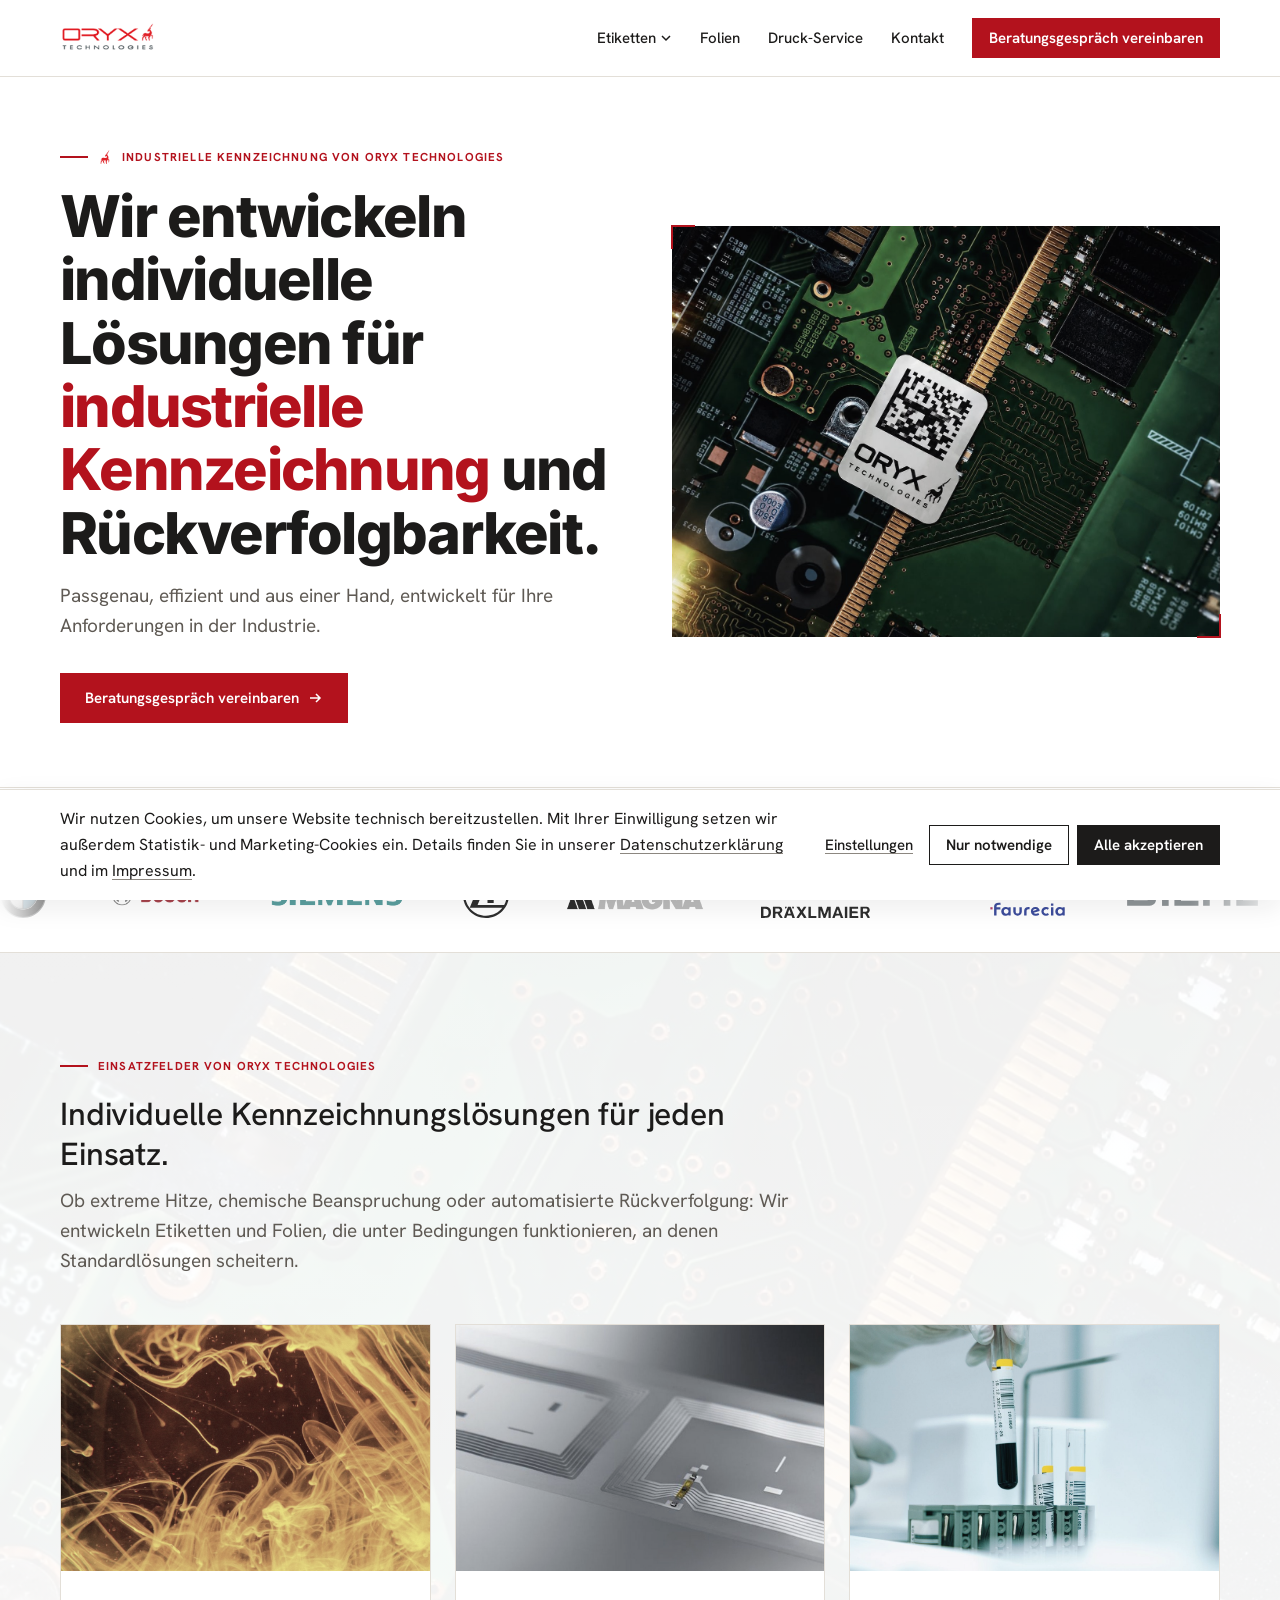
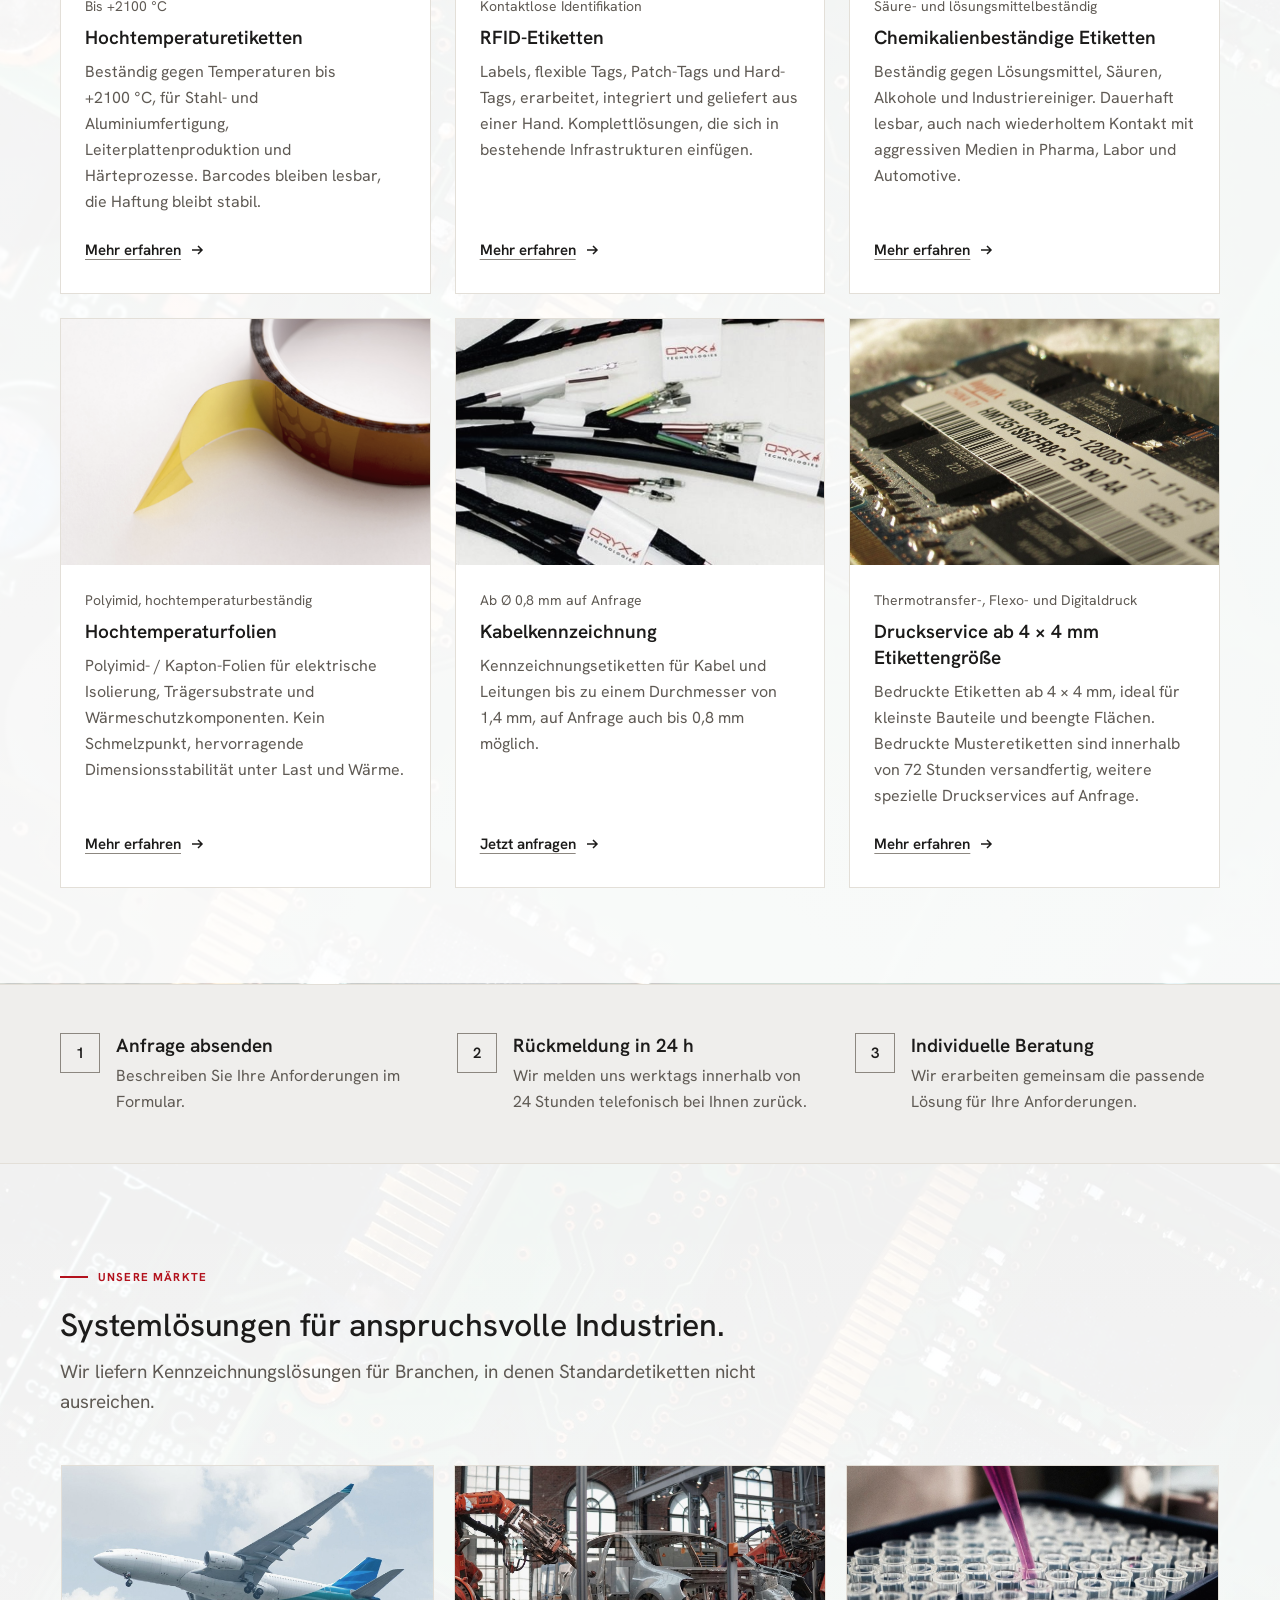
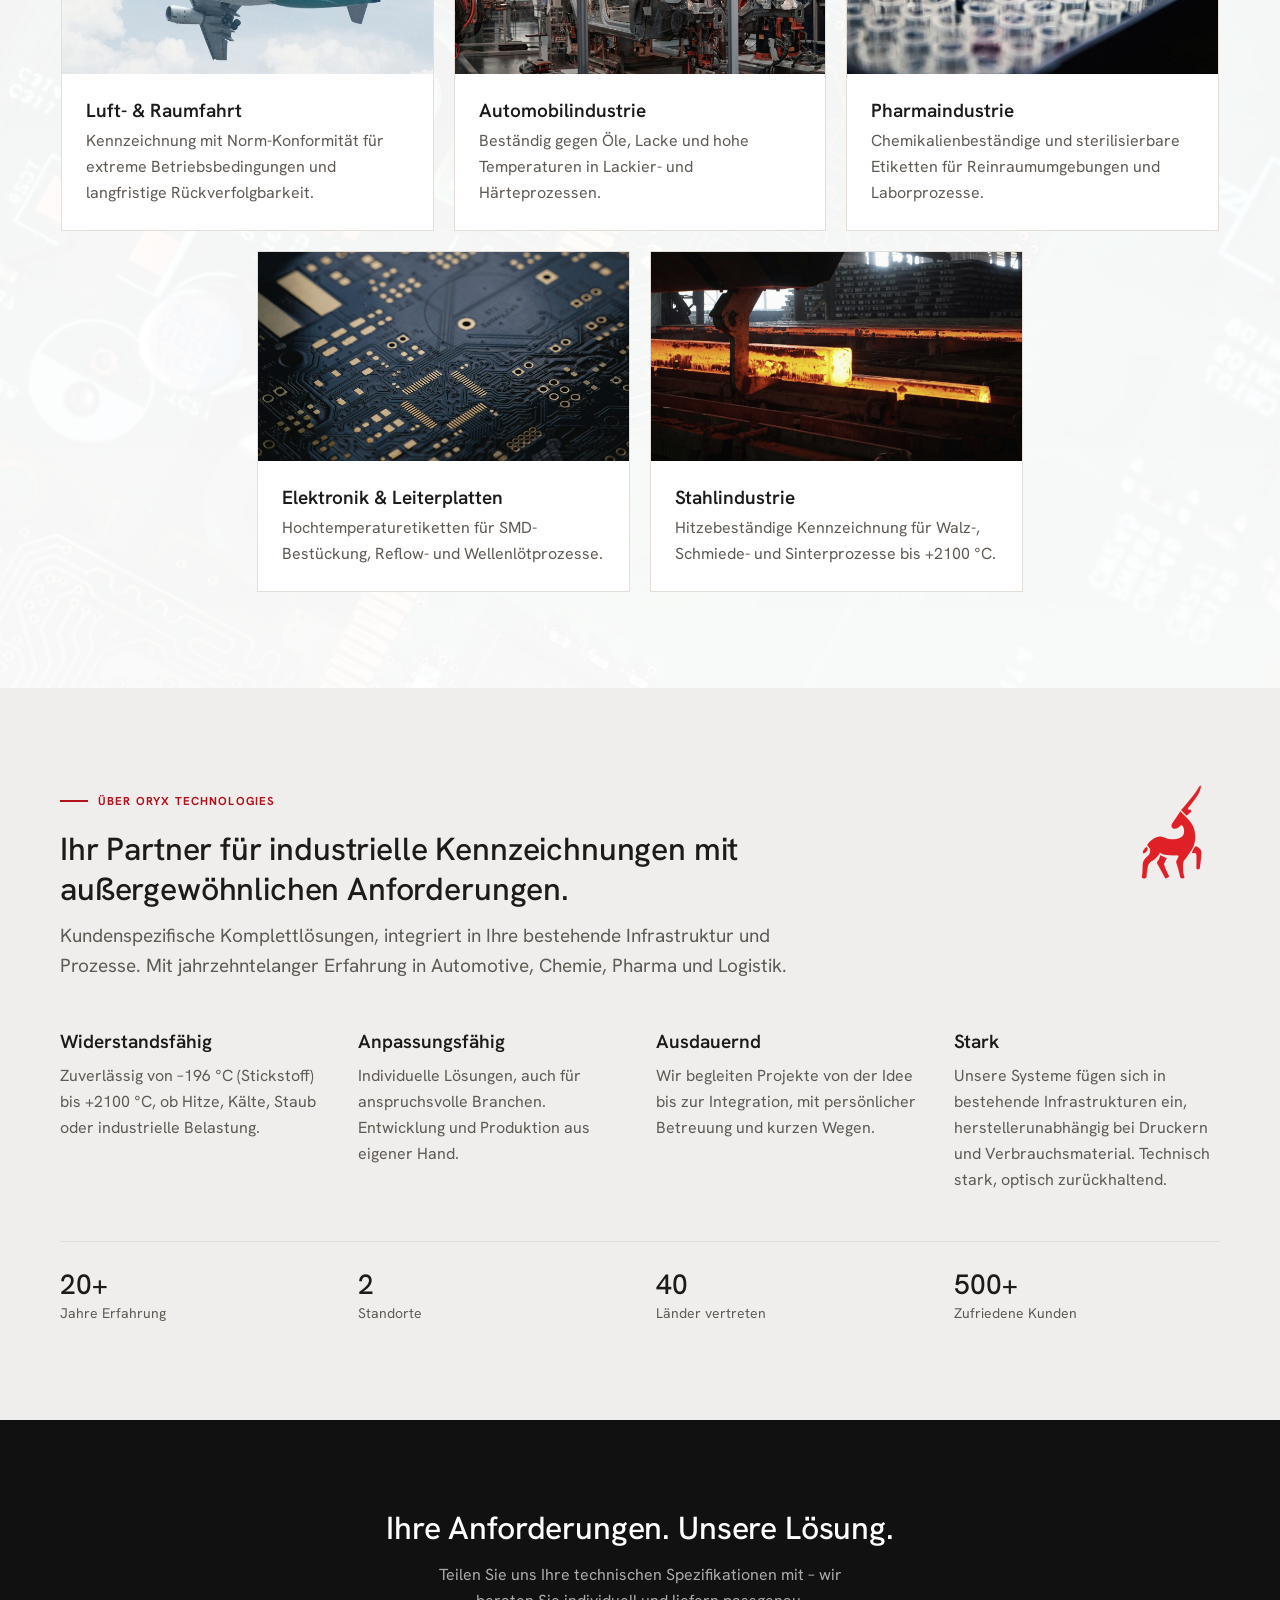
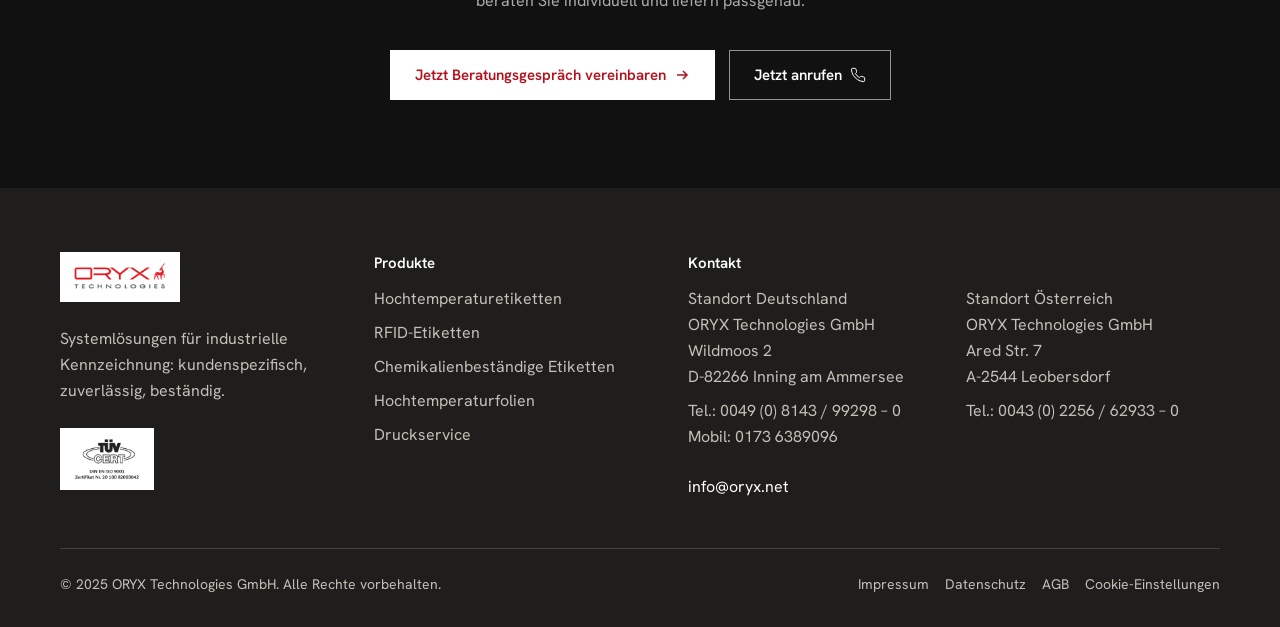
==== commit 39e0bcc3: "Design angepasst: roter Header-Button, H1 in Inter mit Highlight, Logo-Laufband, alte Anfrage-Sektio" ====
--- a/index.html
+++ b/index.html
@@ -38,7 +38,7 @@
   <meta name="twitter:image" content="https://www.etikettenloesungen.com/img/produkte/etikett-leiterplatte.jpg">
   <link rel="icon" href="img/cropped-Fav-Icon-192x192.png">
   <link rel="preload" href="fonts/HankenGrotesk-latin-wght.woff2" as="font" type="font/woff2" crossorigin>
-  <link rel="stylesheet" href="styles.css?v=45">
+  <link rel="stylesheet" href="styles.css?v=46">
   <script type="application/ld+json">
   {
     "@context": "https://schema.org",
@@ -103,7 +103,7 @@
       <li class="nav-item"><a href="druck-service" class="nav-link menu">Druck-Service</a></li>
       <li class="nav-item"><a href="kontakt" class="nav-link menu">Kontakt</a></li>
     </ul>
-    <a href="kontakt" class="btn btn-secondary nav-cta action">Beratungsgespräch vereinbaren</a>
+    <a href="kontakt" class="btn btn-primary nav-cta action">Beratungsgespräch vereinbaren</a>
     <button class="nav-burger" aria-label="Menü öffnen"><span></span><span></span><span></span></button>
   </div>
 </nav>
@@ -119,13 +119,14 @@
   <a href="hochtemperaturfolien">Hochtemperaturfolien</a>
   <a href="druck-service">Druck-Service</a>
   <a href="kontakt">Kontakt</a>
-  <a href="kontakt" class="btn btn-secondary action">Beratungsgespräch vereinbaren</a>
+  <a href="kontakt" class="btn btn-primary action">Beratungsgespräch vereinbaren</a>
 </div>
 
 <section class="hero">
   <div class="hero-inner">
     <div>
-      <h1 class="display">Wir entwickeln individuelle Lösungen für industrielle Kennzeichnung und Rückverfolgbarkeit.</h1>
+      <span class="eyebrow"><img src="img/cropped-Fav-Icon-192x192.png" alt="" class="eyebrow-logo">Industrielle Kennzeichnung von ORYX Technologies</span>
+      <h1 class="display">Wir entwickeln individuelle Lösungen für <span class="hl">industrielle Kennzeichnung</span> und Rückverfolgbarkeit.</h1>
       <p class="hero-desc lead">Passgenau, effizient und aus einer Hand, entwickelt für Ihre Anforderungen in der Industrie.</p>
       <div class="hero-actions"><a href="kontakt" class="btn btn-primary action">Beratungsgespräch vereinbaren <svg width="16" height="16" viewBox="0 0 16 16" fill="none" aria-hidden="true"><path d="M3 8h10M9 4l4 4-4 4" stroke="currentColor" stroke-width="1.5"/></svg></a></div>
     </div>
@@ -133,9 +134,12 @@
   </div>
 </section>
 
-<div class="logo-band"><div class="container"><p class="logo-band-label small">Diese Industrieunternehmen vertrauen uns bereits</p><div class="logo-grid"><div class="logo-item"><img src="img/Kunden/BMW.svg" alt="BMW" loading="lazy"></div><div class="logo-item"><img src="img/Kunden/Bosch-logotype.svg.webp" alt="Bosch" loading="lazy"></div><div class="logo-item"><img src="img/Kunden/Siemens-logo.svg.webp" alt="Siemens" loading="lazy"></div><div class="logo-item"><img src="img/Kunden/ZF_logo_STD_Blue_3CC.svg" alt="ZF" loading="lazy"></div><div class="logo-item"><img src="img/Kunden/Magna_logo.svg.webp" alt="Magna" loading="lazy"></div><div class="logo-item"><img src="img/Kunden/DRÄXLMAIER_Group_Logo.svg" alt="Dräxlmaier Group" loading="lazy"></div><div class="logo-item"><img src="img/Kunden/Faurecia_logo.svg" alt="Forvia Faurecia" loading="lazy"></div><div class="logo-item"><img src="img/Kunden/Diehl_Logo.svg" alt="Diehl" loading="lazy"></div><div class="logo-item"><img src="img/Kunden/Krauss-Maffei_logo.svg.webp" alt="KraussMaffei" loading="lazy"></div><div class="logo-item"><img src="img/Kunden/SEW_LOGO.svg" alt="SEW-EURODRIVE" loading="lazy"></div><div class="logo-item"><img src="img/Kunden/Philips_logo_new.svg.webp" alt="Philips" loading="lazy"></div><div class="logo-item"><img src="img/Kunden/Fronius-logo.png" alt="Fronius" loading="lazy"></div><div class="logo-item"><img src="img/Kunden/Ruag_MRO_Holding_Logo.svg.webp" alt="RUAG MRO Holding" loading="lazy"></div><div class="logo-item"><img src="img/Kunden/Logo_TQ-Systems.svg.webp" alt="TQ-Systems" loading="lazy"></div><div class="logo-item"><img src="img/Kunden/Logo_Kroschu_Group.jpg" alt="Kromberg &amp; Schubert" loading="lazy"></div><div class="logo-item"><img src="img/Kunden/BECOM-logo.png" alt="BECOM" loading="lazy"></div><div class="logo-item"><img src="img/Kunden/YF_logo_AI_8_-_Yanfeng.png" alt="Yanfeng" loading="lazy"></div></div></div></div>
-
-<section class="section-alt" id="produkte"><div class="container"><div class="s-head"><span class="rule" aria-hidden="true"></span><h2 class="heading">Individuelle Kennzeichnungslösungen für jeden Einsatz.</h2><p class="lead">Ob extreme Hitze, chemische Beanspruchung oder automatisierte Rückverfolgung: Wir entwickeln Etiketten und Folien, die unter Bedingungen funktionieren, an denen Standardlösungen scheitern.</p></div>
+<div class="logo-marquee">
+  <div class="logo-marquee-label">Diese Industrieunternehmen vertrauen uns bereits</div>
+  <div class="logo-viewport"><div class="logo-track"><div class="logo-item"><img src="img/Kunden/BMW.svg" alt="BMW"></div><div class="logo-item"><img src="img/Kunden/Bosch-logotype.svg.webp" alt="Bosch"></div><div class="logo-item"><img src="img/Kunden/Siemens-logo.svg.webp" alt="Siemens"></div><div class="logo-item"><img src="img/Kunden/ZF_logo_STD_Blue_3CC.svg" alt="ZF"></div><div class="logo-item"><img src="img/Kunden/Magna_logo.svg.webp" alt="Magna"></div><div class="logo-item"><img src="img/Kunden/DRÄXLMAIER_Group_Logo.svg" alt="Dräxlmaier Group"></div><div class="logo-item"><img src="img/Kunden/Faurecia_logo.svg" alt="Forvia Faurecia"></div><div class="logo-item"><img src="img/Kunden/Diehl_Logo.svg" alt="Diehl"></div><div class="logo-item"><img src="img/Kunden/Krauss-Maffei_logo.svg.webp" alt="KraussMaffei"></div><div class="logo-item"><img src="img/Kunden/SEW_LOGO.svg" alt="SEW-EURODRIVE"></div><div class="logo-item"><img src="img/Kunden/Philips_logo_new.svg.webp" alt="Philips"></div><div class="logo-item"><img src="img/Kunden/Fronius-logo.png" alt="Fronius"></div><div class="logo-item"><img src="img/Kunden/Ruag_MRO_Holding_Logo.svg.webp" alt="RUAG MRO Holding"></div><div class="logo-item"><img src="img/Kunden/Logo_TQ-Systems.svg.webp" alt="TQ-Systems"></div><div class="logo-item"><img src="img/Kunden/Logo_Kroschu_Group.jpg" alt="Kromberg &amp; Schubert"></div><div class="logo-item"><img src="img/Kunden/BECOM-logo.png" alt="BECOM"></div><div class="logo-item"><img src="img/Kunden/YF_logo_AI_8_-_Yanfeng.png" alt="Yanfeng"></div><div class="logo-item" aria-hidden="true"><img src="img/Kunden/BMW.svg" alt=""></div><div class="logo-item" aria-hidden="true"><img src="img/Kunden/Bosch-logotype.svg.webp" alt=""></div><div class="logo-item" aria-hidden="true"><img src="img/Kunden/Siemens-logo.svg.webp" alt=""></div><div class="logo-item" aria-hidden="true"><img src="img/Kunden/ZF_logo_STD_Blue_3CC.svg" alt=""></div><div class="logo-item" aria-hidden="true"><img src="img/Kunden/Magna_logo.svg.webp" alt=""></div><div class="logo-item" aria-hidden="true"><img src="img/Kunden/DRÄXLMAIER_Group_Logo.svg" alt=""></div><div class="logo-item" aria-hidden="true"><img src="img/Kunden/Faurecia_logo.svg" alt=""></div><div class="logo-item" aria-hidden="true"><img src="img/Kunden/Diehl_Logo.svg" alt=""></div><div class="logo-item" aria-hidden="true"><img src="img/Kunden/Krauss-Maffei_logo.svg.webp" alt=""></div><div class="logo-item" aria-hidden="true"><img src="img/Kunden/SEW_LOGO.svg" alt=""></div><div class="logo-item" aria-hidden="true"><img src="img/Kunden/Philips_logo_new.svg.webp" alt=""></div><div class="logo-item" aria-hidden="true"><img src="img/Kunden/Fronius-logo.png" alt=""></div><div class="logo-item" aria-hidden="true"><img src="img/Kunden/Ruag_MRO_Holding_Logo.svg.webp" alt=""></div><div class="logo-item" aria-hidden="true"><img src="img/Kunden/Logo_TQ-Systems.svg.webp" alt=""></div><div class="logo-item" aria-hidden="true"><img src="img/Kunden/Logo_Kroschu_Group.jpg" alt=""></div><div class="logo-item" aria-hidden="true"><img src="img/Kunden/BECOM-logo.png" alt=""></div><div class="logo-item" aria-hidden="true"><img src="img/Kunden/YF_logo_AI_8_-_Yanfeng.png" alt=""></div></div></div>
+</div>
+
+<section class="section bg-board" id="produkte"><div class="container"><div class="s-head"><span class="eyebrow">Einsatzfelder von ORYX Technologies</span><h2 class="heading">Individuelle Kennzeichnungslösungen für jeden Einsatz.</h2><p class="lead">Ob extreme Hitze, chemische Beanspruchung oder automatisierte Rückverfolgung: Wir entwickeln Etiketten und Folien, die unter Bedingungen funktionieren, an denen Standardlösungen scheitern.</p></div>
     <div class="products-grid">
       <a href="hochtemperatur-etiketten" class="pcard">
         <div class="pcard-img photo--strong"><img src="img/produkte/hochtemperaturetiketten.jpg" alt="Hochtemperaturetiketten" loading="lazy"></div>
@@ -194,11 +198,17 @@
     </div>
 </div></section>
 
-<section class="section" id="branchen"><div class="container"><div class="s-head"><span class="rule" aria-hidden="true"></span><h2 class="heading">Systemlösungen für anspruchsvolle Industrien.</h2><p class="lead">Wir liefern Kennzeichnungslösungen für Branchen, in denen Standardetiketten nicht ausreichen.</p></div><div class="ind-grid"><div class="ind-item"><div class="ind-img"><img src="img/branchen/luft-raumfahrt.jpg" alt="Flugzeug im Flug" loading="lazy"></div><div class="ind-body"><h3 class="title">Luft- &amp; Raumfahrt</h3><p class="body">Kennzeichnung mit Norm-Konformität für extreme Betriebsbedingungen und langfristige Rückverfolgbarkeit.</p></div></div><div class="ind-item"><div class="ind-img"><img src="img/branchen/automobil.jpg" alt="Roboter in der Automobilfertigung" loading="lazy"></div><div class="ind-body"><h3 class="title">Automobilindustrie</h3><p class="body">Beständig gegen Öle, Lacke und hohe Temperaturen in Lackier- und Härteprozessen.</p></div></div><div class="ind-item"><div class="ind-img"><img src="img/branchen/pharma.jpg" alt="Glasfläschchen im Labor" loading="lazy"></div><div class="ind-body"><h3 class="title">Pharmaindustrie</h3><p class="body">Chemikalienbeständige und sterilisierbare Etiketten für Reinraumumgebungen und Laborprozesse.</p></div></div><div class="ind-item"><div class="ind-img"><img src="img/branchen/elektronik.jpg" alt="Leiterplatte" loading="lazy"></div><div class="ind-body"><h3 class="title">Elektronik &amp; Leiterplatten</h3><p class="body">Hochtemperaturetiketten für SMD-Bestückung, Reflow- und Wellenlötprozesse.</p></div></div><div class="ind-item"><div class="ind-img"><img src="img/branchen/stahl.jpg" alt="Glühender Stahl" loading="lazy"></div><div class="ind-body"><h3 class="title">Stahlindustrie</h3><p class="body">Hitzebeständige Kennzeichnung für Walz-, Schmiede- und Sinterprozesse bis +2100&nbsp;°C.</p></div></div></div></div></section>
+<div class="process-strip"><div class="process-inner">
+  <div class="process-step"><div class="p-num action">1</div><div class="p-body"><h3 class="title">Anfrage absenden</h3><p class="body">Beschreiben Sie Ihre Anforderungen im Formular.</p></div></div>
+  <div class="process-step"><div class="p-num action">2</div><div class="p-body"><h3 class="title">Rückmeldung in 24&nbsp;h</h3><p class="body">Wir melden uns werktags innerhalb von 24 Stunden telefonisch bei Ihnen zurück.</p></div></div>
+  <div class="process-step"><div class="p-num action">3</div><div class="p-body"><h3 class="title">Individuelle Beratung</h3><p class="body">Wir erarbeiten gemeinsam die passende Lösung für Ihre Anforderungen.</p></div></div>
+</div></div>
+
+<section class="section bg-board" id="branchen"><div class="container"><div class="s-head"><span class="eyebrow">Unsere Märkte</span><h2 class="heading">Systemlösungen für anspruchsvolle Industrien.</h2><p class="lead">Wir liefern Kennzeichnungslösungen für Branchen, in denen Standardetiketten nicht ausreichen.</p></div><div class="ind-grid"><div class="ind-item"><div class="ind-img"><img src="img/branchen/luft-raumfahrt.jpg" alt="Flugzeug im Flug" loading="lazy"></div><div class="ind-body"><h3 class="title">Luft- &amp; Raumfahrt</h3><p class="body">Kennzeichnung mit Norm-Konformität für extreme Betriebsbedingungen und langfristige Rückverfolgbarkeit.</p></div></div><div class="ind-item"><div class="ind-img"><img src="img/branchen/automobil.jpg" alt="Roboter in der Automobilfertigung" loading="lazy"></div><div class="ind-body"><h3 class="title">Automobilindustrie</h3><p class="body">Beständig gegen Öle, Lacke und hohe Temperaturen in Lackier- und Härteprozessen.</p></div></div><div class="ind-item"><div class="ind-img"><img src="img/branchen/pharma.jpg" alt="Glasfläschchen im Labor" loading="lazy"></div><div class="ind-body"><h3 class="title">Pharmaindustrie</h3><p class="body">Chemikalienbeständige und sterilisierbare Etiketten für Reinraumumgebungen und Laborprozesse.</p></div></div><div class="ind-item"><div class="ind-img"><img src="img/branchen/elektronik.jpg" alt="Leiterplatte" loading="lazy"></div><div class="ind-body"><h3 class="title">Elektronik &amp; Leiterplatten</h3><p class="body">Hochtemperaturetiketten für SMD-Bestückung, Reflow- und Wellenlötprozesse.</p></div></div><div class="ind-item"><div class="ind-img"><img src="img/branchen/stahl.jpg" alt="Glühender Stahl" loading="lazy"></div><div class="ind-body"><h3 class="title">Stahlindustrie</h3><p class="body">Hitzebeständige Kennzeichnung für Walz-, Schmiede- und Sinterprozesse bis +2100&nbsp;°C.</p></div></div></div></div></section>
 
 <section class="section-alt"><div class="container">
   <div class="about-head">
-    <div class="s-head"><span class="rule" aria-hidden="true"></span><h2 class="heading">Ihr Partner für industrielle Kennzeichnungen mit außergewöhnlichen Anforderungen.</h2><p class="lead">Kundenspezifische Komplettlösungen, integriert in Ihre bestehende Infrastruktur und Prozesse. Mit jahrzehntelanger Erfahrung in Automotive, Chemie, Pharma und Logistik.</p></div>
+    <div class="s-head"><span class="eyebrow">Über ORYX Technologies</span><h2 class="heading">Ihr Partner für industrielle Kennzeichnungen mit außergewöhnlichen Anforderungen.</h2><p class="lead">Kundenspezifische Komplettlösungen, integriert in Ihre bestehende Infrastruktur und Prozesse. Mit jahrzehntelanger Erfahrung in Automotive, Chemie, Pharma und Logistik.</p></div>
     <img class="about-mark" src="img/cropped-Fav-Icon-192x192.png" alt="">
   </div>
   <div class="values-grid">
@@ -212,20 +222,21 @@
     <div><div class="stat">2</div><div class="stat-label small">Standorte</div></div>
     <div><div class="stat">40</div><div class="stat-label small">Länder vertreten</div></div>
     <div><div class="stat">500+</div><div class="stat-label small">Zufriedene Kunden</div></div>
-    <div><div class="stat">ISO</div><div class="stat-label small">Zertifizierte Produkte</div></div>
   </div>
 </div></section>
 
-<div class="process-strip"><div class="process-inner">
-  <div class="process-step"><div class="p-num action">1</div><div class="p-body"><h3 class="title">Anfrage absenden</h3><p class="body">Beschreiben Sie Ihre Anforderungen im Formular.</p></div></div>
-  <div class="process-step"><div class="p-num action">2</div><div class="p-body"><h3 class="title">Rückmeldung in 24&nbsp;h</h3><p class="body">Wir melden uns werktags innerhalb von 24 Stunden telefonisch bei Ihnen zurück.</p></div></div>
-  <div class="process-step"><div class="p-num action">3</div><div class="p-body"><h3 class="title">Individuelle Beratung</h3><p class="body">Wir erarbeiten gemeinsam die passende Lösung für Ihre Anforderungen.</p></div></div>
-</div></div>
-
-<section class="cta-banner"><div class="cta-inner">
-  <div><h2 class="heading">Sprechen wir über Ihre Anforderungen.</h2><p class="lead">Teilen Sie uns Ihre technischen Spezifikationen mit. Wir beraten Sie individuell und liefern passgenau.</p></div>
-  <div class="cta-actions"><a href="kontakt" class="btn btn-primary action">Beratungsgespräch vereinbaren <svg width="16" height="16" viewBox="0 0 16 16" fill="none" aria-hidden="true"><path d="M3 8h10M9 4l4 4-4 4" stroke="currentColor" stroke-width="1.5"/></svg></a><a href="tel:+491736389096" class="btn btn-secondary action">Jetzt anrufen <svg width="16" height="16" viewBox="0 0 24 24" fill="none" stroke="currentColor" stroke-width="1.5" aria-hidden="true"><path d="M22 16.92v3a2 2 0 01-2.18 2 19.79 19.79 0 01-8.63-3.07 19.5 19.5 0 01-6-6 19.79 19.79 0 01-3.07-8.67A2 2 0 014.11 2h3a2 2 0 012 1.72c.13.96.36 1.9.7 2.81a2 2 0 01-.45 2.11L8.09 9.91a16 16 0 006 6l1.27-1.27a2 2 0 012.11-.45c.91.34 1.85.57 2.81.7A2 2 0 0122 16.92z"/></svg></a></div>
-</div></section>
+<section class="cta-banner">
+  <div class="container">
+    <div>
+      <h2 class="heading">Ihre Anforderungen. Unsere Lösung.</h2>
+      <p>Teilen Sie uns Ihre technischen Spezifikationen mit – wir beraten Sie individuell und liefern passgenau.</p>
+      <div class="cta-actions">
+        <a href="kontakt" class="btn btn-white action">Jetzt Beratungsgespräch vereinbaren <svg width="16" height="16" viewBox="0 0 16 16" fill="none" aria-hidden="true"><path d="M3 8h10M9 4l4 4-4 4" stroke="currentColor" stroke-width="1.5"/></svg></a>
+        <a href="tel:+491736389096" class="btn btn-outline-white action">Jetzt anrufen <svg width="16" height="16" viewBox="0 0 24 24" fill="none" stroke="currentColor" stroke-width="1.5" aria-hidden="true"><path d="M22 16.92v3a2 2 0 01-2.18 2 19.79 19.79 0 01-8.63-3.07 19.5 19.5 0 01-6-6 19.79 19.79 0 01-3.07-8.67A2 2 0 014.11 2h3a2 2 0 012 1.72c.13.96.36 1.9.7 2.81a2 2 0 01-.45 2.11L8.09 9.91a16 16 0 006 6l1.27-1.27a2 2 0 012.11-.45c.91.34 1.85.57 2.81.7A2 2 0 0122 16.92z"/></svg></a>
+      </div>
+    </div>
+  </div>
+</section>
 
 <footer class="footer body">
   <div class="footer-top">
--- a/styles.css
+++ b/styles.css
@@ -4,6 +4,15 @@
    Leitsatz: Technisch stark, optisch zurückhaltend.
    Alle Werte stammen aus tokens.json des Designsystems.
    ============================================================ */
+
+/* Inter — lokal gehostet, nur für die Hauptüberschrift (H1) */
+@font-face {
+  font-family: 'Inter';
+  font-style: normal;
+  font-weight: 400 900;
+  font-display: swap;
+  src: url('fonts/inter-latin-var.woff2') format('woff2-variations'), url('fonts/inter-latin-var.woff2') format('woff2');
+}
 
 /* Hanken Grotesk — lokal gehostet (kein Drittanbieter-Request, DSGVO-konform) */
 @font-face {
@@ -17,7 +26,7 @@
 :root {
   /* Farbe */
   --white: #ffffff;
-  --alt: #f7f5f1;
+  --alt: #efeeec;
   --dark: #1c1b1a;
   --muted: #5f5a54;
   --border: #e3dfd8;
@@ -69,7 +78,10 @@
 }
 
 /* Textstile */
-.display { font-size: 44px; line-height: 52px; font-weight: 500; letter-spacing: -0.01em; }
+.display { font-family: 'Inter', var(--font-sans); font-size: clamp(2.2rem, 4.5vw, 3.6rem); line-height: 1.1; font-weight: 800; letter-spacing: -0.03em; }
+.display { overflow-wrap: anywhere; hyphens: auto; }
+.display .hl { color: var(--red); }
+.hero-inner > * { min-width: 0; }
 .heading { font-size: 32px; line-height: 40px; font-weight: 500; letter-spacing: -0.005em; }
 .title   { font-size: 19px; line-height: 26px; font-weight: 600; }
 .stat    { font-size: 28px; line-height: 36px; font-weight: 500; }
@@ -94,9 +106,13 @@
 .container { max-width: var(--container); margin: 0 auto; }
 .section, .section-alt { padding: var(--section-y) var(--gutter); background: var(--white); }
 .section-alt { background: var(--alt); }
+.bg-board { background-image: linear-gradient(rgba(255,255,255,0.94), rgba(255,255,255,0.97)), url('img/Leiterplatte-Startseite.jpg'); background-size: cover; background-position: center; }
 .s-head { max-width: 760px; margin-bottom: var(--space-7); }
 .s-head h1, .s-head h2 { margin-bottom: var(--space-3); }
 .s-head p { color: var(--muted); }
+.eyebrow { display: inline-flex; align-items: center; gap: 10px; margin-bottom: 20px; color: var(--red); font-size: 0.72rem; line-height: 1.4; font-weight: 700; letter-spacing: 0.1em; text-transform: uppercase; white-space: nowrap; }
+.eyebrow::before { content: ''; flex-shrink: 0; width: 28px; height: 2px; background: var(--red); }
+.eyebrow-logo { flex-shrink: 0; height: 14px; width: auto; }
 .rule { display: block; width: var(--rule-length); height: var(--rule-weight); background: var(--red); margin-bottom: var(--space-4); }
 
 /* Bilder */
@@ -120,6 +136,10 @@
 .btn-primary:hover { background: var(--red-dark); }
 .btn-secondary { background: transparent; color: var(--dark); border-color: var(--dark); }
 .btn-secondary:hover { background: var(--dark); color: var(--white); }
+.btn-white { background: var(--white); color: var(--red); }
+.btn-white:hover { background: rgba(255,255,255,0.9); }
+.btn-outline-white { background: transparent; color: var(--white); border-color: rgba(255,255,255,0.55); }
+.btn-outline-white:hover { background: rgba(255,255,255,0.1); border-color: var(--white); }
 
 /* Textlinks */
 .link { text-decoration: underline; text-decoration-color: var(--border-strong); text-underline-offset: 3px; }
@@ -166,12 +186,19 @@
 .trust-item { display: flex; align-items: baseline; gap: var(--space-2); color: var(--muted); }
 .trust-item::before { content: ''; flex-shrink: 0; width: 4px; height: 4px; background: var(--muted); transform: translateY(-3px); }
 
-/* Kundenlogos: feststehend, in Graustufen, nur auf Weiß */
-.logo-band { padding: var(--space-7) var(--gutter); background: var(--white); border-top: 1px solid var(--border); border-bottom: 1px solid var(--border); }
-.logo-band-label { color: var(--muted); margin-bottom: var(--space-5); }
-.logo-grid { display: flex; flex-wrap: wrap; gap: var(--space-5) 0; }
-.logo-item { flex: 0 0 16.666%; display: flex; align-items: center; justify-content: flex-start; height: 40px; padding-right: var(--space-6); }
-.logo-item img { max-height: 100%; max-width: 110px; width: auto; height: auto; object-fit: contain; filter: var(--logo-treatment); }
+/* Kundenlogos: Laufband, Farben leicht gedeckt */
+.logo-marquee { background: var(--white); border-top: 1px solid var(--border); border-bottom: 1px solid var(--border); padding: 34px 0; overflow: hidden; }
+.logo-marquee-label { text-align: center; font-size: 0.85rem; font-weight: 700; letter-spacing: 0.16em; text-transform: uppercase; color: var(--muted); margin-bottom: 24px; }
+.logo-viewport { position: relative; overflow: hidden; }
+.logo-viewport::before, .logo-viewport::after { content: ''; position: absolute; top: 0; bottom: 0; width: 90px; z-index: 2; pointer-events: none; }
+.logo-viewport::before { left: 0; background: linear-gradient(90deg, var(--white), rgba(255,255,255,0)); }
+.logo-viewport::after { right: 0; background: linear-gradient(270deg, var(--white), rgba(255,255,255,0)); }
+.logo-track { display: flex; align-items: center; gap: 56px; width: max-content; animation: marquee 70s linear infinite; }
+@media (hover: hover) { .logo-marquee:hover .logo-track { animation-play-state: paused; } }
+.logo-item { display: flex; align-items: center; justify-content: center; height: 46px; flex-shrink: 0; }
+.logo-item img { max-height: 100%; max-width: 140px; width: auto; height: auto; object-fit: contain; filter: saturate(0.55) opacity(0.82); }
+@keyframes marquee { from { transform: translateX(0); } to { transform: translateX(-50%); } }
+@media (prefers-reduced-motion: reduce) { .logo-track { animation: none !important; } }
 
 /* Spec-Karten */
 .specs-grid { display: grid; grid-template-columns: repeat(3, 1fr); gap: var(--space-5); }
@@ -202,12 +229,10 @@
 .detail-list li { display: flex; align-items: baseline; gap: var(--space-3); }
 .detail-list li::before { content: ''; flex-shrink: 0; width: 4px; height: 4px; background: var(--dark); transform: translateY(-3px); }
 
-/* Branchen: zwei Reihen ohne Lücke (3 + 2) */
-.ind-grid { display: grid; grid-template-columns: repeat(6, 1fr); gap: var(--space-5); }
-.ind-item { grid-column: span 2; background: var(--white); border: 1px solid var(--border); }
-.ind-item:nth-child(n+4) { grid-column: span 3; }
+/* Branchen: drei oben, zwei mittig darunter */
+.ind-grid { display: flex; flex-wrap: wrap; justify-content: center; gap: 20px; }
+.ind-item { flex: 1 1 calc(33.333% - 14px); max-width: calc(33.333% - 14px); background: var(--white); border: 1px solid var(--border); }
 .ind-img img { width: 100%; aspect-ratio: 16/9; object-fit: cover; }
-.ind-item:nth-child(n+4) .ind-img img { aspect-ratio: 8/3; }
 .ind-body { padding: var(--space-5); }
 .ind-item h3 { margin-bottom: var(--space-1); }
 .ind-item p { color: var(--muted); }
@@ -220,23 +245,22 @@
 .values-grid { display: grid; grid-template-columns: repeat(4, 1fr); gap: var(--space-6); }
 .value-item h3 { margin-bottom: var(--space-2); }
 .value-item p { color: var(--muted); }
-.stats-row { display: grid; grid-template-columns: repeat(5, 1fr); gap: var(--space-5); margin-top: var(--space-7); padding-top: var(--space-5); border-top: 1px solid var(--border); }
+.stats-row { display: grid; grid-template-columns: repeat(4, 1fr); gap: var(--space-6); margin-top: var(--space-7); padding-top: var(--space-5); border-top: 1px solid var(--border); }
 .stat-label { color: var(--muted); }
 
 /* 3-Schritte-Ablauf */
-.process-strip { padding: var(--space-7) var(--gutter); background: var(--white); border-top: 1px solid var(--border); }
+.process-strip { padding: var(--space-7) var(--gutter); background: var(--alt); border-top: 1px solid var(--border); border-bottom: 1px solid var(--border); }
 .process-inner { max-width: var(--container); margin: 0 auto; display: grid; grid-template-columns: repeat(3, 1fr); gap: var(--space-6); }
 .process-step { display: flex; gap: var(--space-4); }
 .p-num { flex-shrink: 0; display: flex; align-items: center; justify-content: center; width: 40px; height: 40px; border: 1px solid var(--border-strong); color: var(--dark); }
 .p-body h3 { margin-bottom: var(--space-1); }
 .p-body p { color: var(--muted); }
 
-/* Anfrage-Block: hell, immer mit Telefonnummer */
-.cta-banner { padding: var(--section-y) var(--gutter); background: var(--alt); }
-.cta-inner { max-width: var(--container); margin: 0 auto; display: grid; grid-template-columns: 1.4fr 1fr; gap: var(--space-8); align-items: center; }
-.cta-inner h2 { margin-bottom: var(--space-3); }
-.cta-inner p { color: var(--muted); }
-.cta-actions { display: flex; flex-direction: column; align-items: stretch; gap: var(--space-3); }
+/* Anfrage-Sektion: dunkel, mittig */
+.cta-banner { background: #111111; padding: 88px var(--gutter); text-align: center; }
+.cta-banner h2 { color: var(--white); margin-bottom: 14px; }
+.cta-banner p { color: rgba(255,255,255,0.65); max-width: 460px; margin: 0 auto 36px; }
+.cta-actions { display: flex; flex-wrap: wrap; justify-content: center; gap: 14px; }
 
 /* Kontaktformular */
 .contact-wrap { max-width: 720px; margin: 0 auto; }
@@ -332,32 +356,28 @@
 /* Responsiv */
 @media (max-width: 1024px) {
   .products-grid, .specs-grid { grid-template-columns: repeat(2, 1fr); }
-  .ind-grid { grid-template-columns: repeat(2, 1fr); }
-  .ind-item, .ind-item:nth-child(n+4) { grid-column: auto; }
-  .ind-item:nth-child(n+4) .ind-img img { aspect-ratio: 16/9; }
+  .ind-item { flex-basis: calc(50% - 10px); max-width: calc(50% - 10px); }
   .values-grid { grid-template-columns: repeat(2, 1fr); }
-  .stats-row { grid-template-columns: repeat(3, 1fr); }
   .detail-wrap, .hero-inner { gap: var(--space-7); }
   .footer-top { grid-template-columns: 1fr 1fr; }
   .f-contact { grid-column: 1 / -1; }
-  .logo-item { flex-basis: 25%; }
 }
 @media (max-width: 768px) {
   :root { --section-y: 72px; --gutter: 24px; }
-  .display { font-size: 32px; line-height: 40px; }
   .heading { font-size: 26px; line-height: 34px; }
   .nav-links, .nav-cta { display: none; }
   .nav-burger { display: flex; }
   .hero, .page-hero { padding-bottom: var(--space-7); }
-  .hero-inner, .detail-wrap, .cta-inner { grid-template-columns: 1fr; gap: var(--space-6); }
-  .products-grid, .specs-grid, .ind-grid, .process-inner, .values-grid { grid-template-columns: 1fr; }
+  .hero-inner, .detail-wrap { grid-template-columns: 1fr; gap: var(--space-6); }
+  .products-grid, .specs-grid, .process-inner, .values-grid { grid-template-columns: 1fr; }
+  .ind-item { flex-basis: 100%; max-width: 100%; }
   .trust-list { grid-template-columns: 1fr; }
   .stats-row { grid-template-columns: repeat(2, 1fr); }
   .form-row, .footer-top, .f-contact-grid, .legal-cols { grid-template-columns: 1fr; }
   .footer-bottom { flex-direction: column; align-items: flex-start; }
-  .logo-item { flex-basis: 33.333%; padding-right: var(--space-4); }
   .about-mark { display: none; }
   .btn { white-space: normal; }
+  .eyebrow { white-space: normal; }
   .cc-row { flex-direction: column; align-items: stretch; }
   .cc-actions .cc-btn { flex: 1 1 auto; }
 }
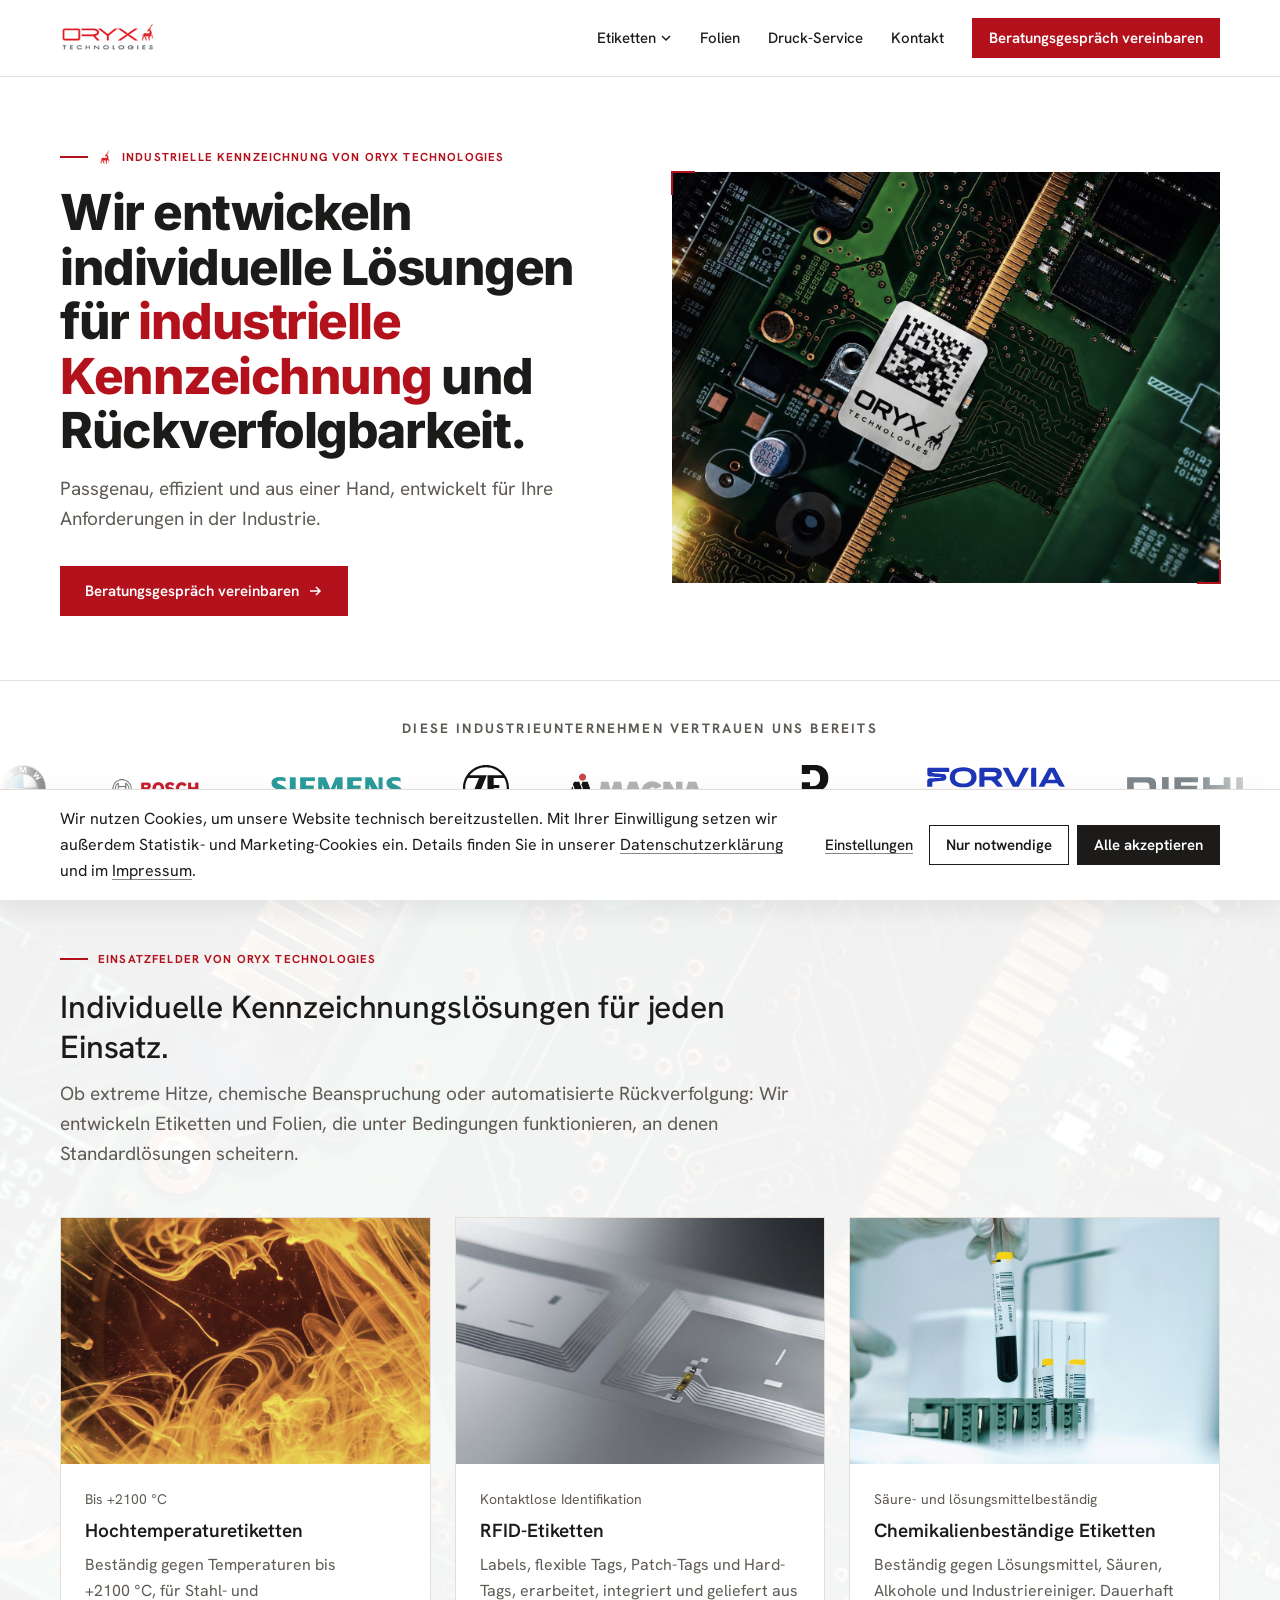
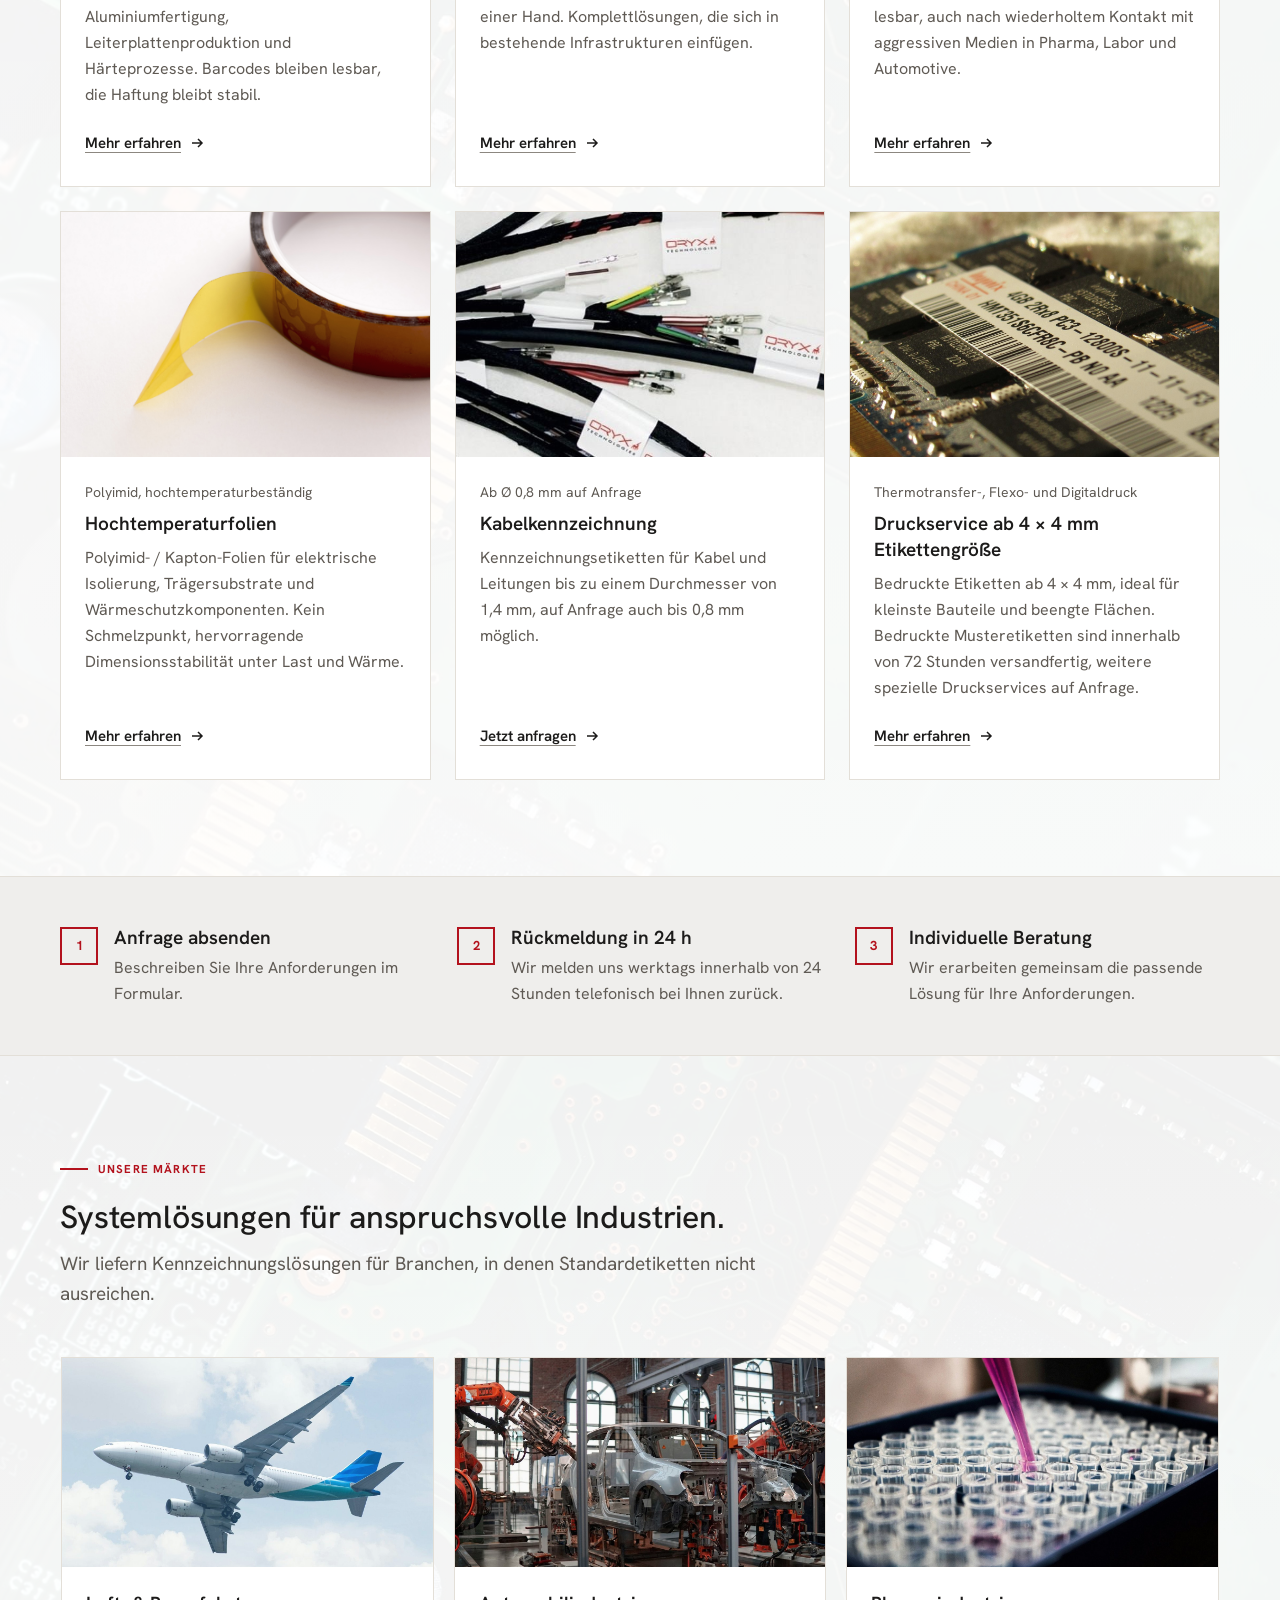
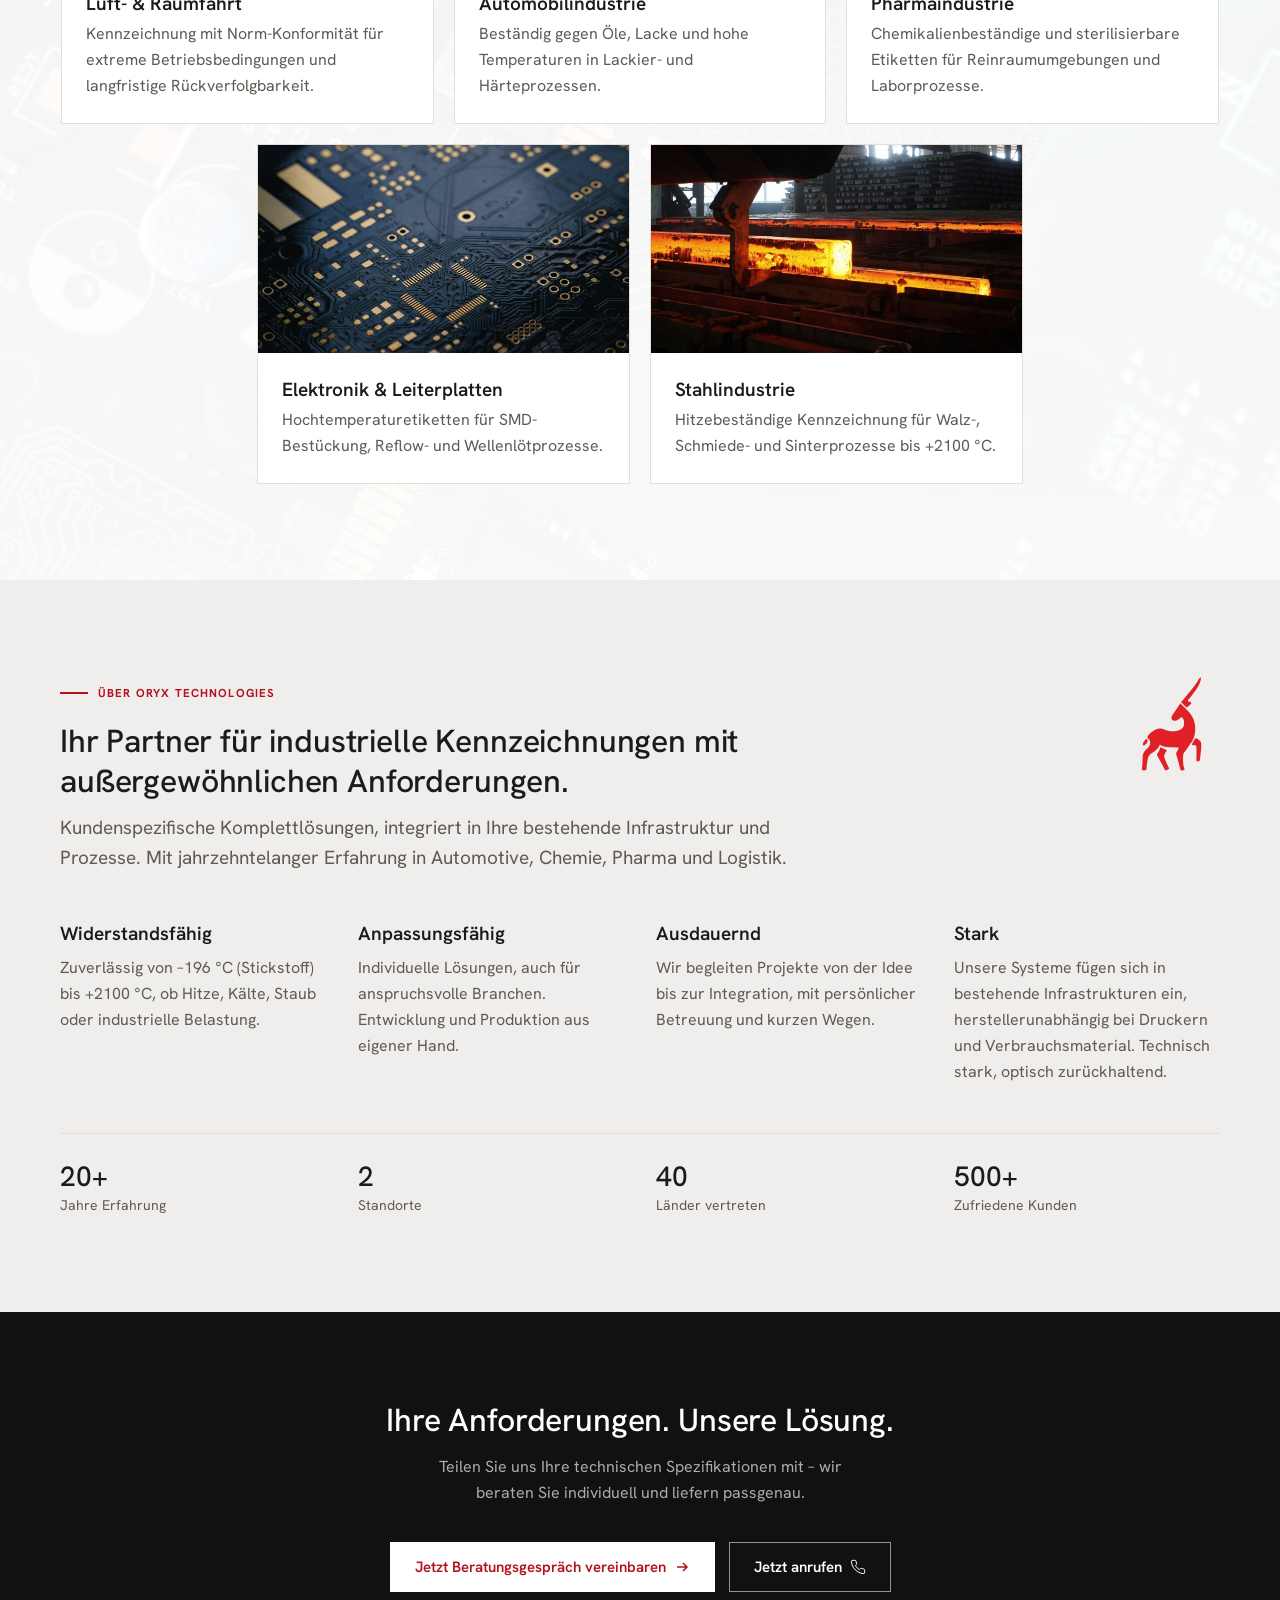
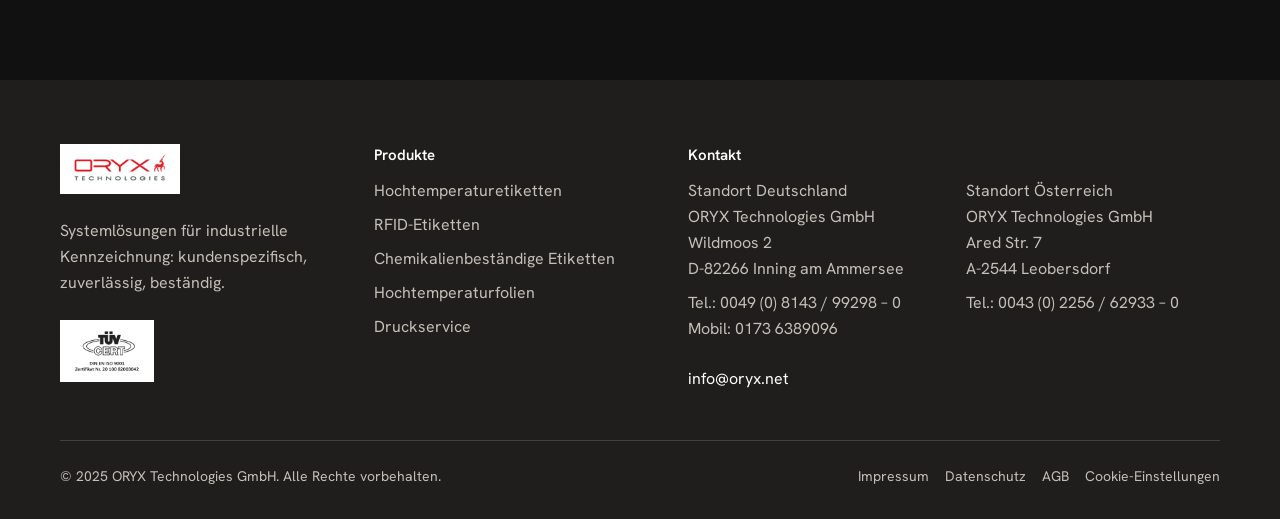
==== commit 526d8d87: "Kontaktseite wie vorher, kraeftigere Bilder, rote Ablauf-Kaesten, keine Wortumbrueche in H1 - Anfrag" ====
--- a/index.html
+++ b/index.html
@@ -38,7 +38,7 @@
   <meta name="twitter:image" content="https://www.etikettenloesungen.com/img/produkte/etikett-leiterplatte.jpg">
   <link rel="icon" href="img/cropped-Fav-Icon-192x192.png">
   <link rel="preload" href="fonts/HankenGrotesk-latin-wght.woff2" as="font" type="font/woff2" crossorigin>
-  <link rel="stylesheet" href="styles.css?v=46">
+  <link rel="stylesheet" href="styles.css?v=47">
   <script type="application/ld+json">
   {
     "@context": "https://schema.org",
--- a/styles.css
+++ b/styles.css
@@ -72,14 +72,14 @@
 
   /* Bilder */
   --photo-ratio: 4/3;
-  --photo-treatment: saturate(0.72) contrast(0.97);
-  --photo-treatment-strong: saturate(0.42) contrast(0.94) brightness(1.03);
+  --photo-treatment: saturate(0.9) contrast(0.99);
+  --photo-treatment-strong: saturate(0.62) contrast(0.96) brightness(1.02);
   --logo-treatment: grayscale(1) contrast(1.1);
 }
 
 /* Textstile */
-.display { font-family: 'Inter', var(--font-sans); font-size: clamp(2.2rem, 4.5vw, 3.6rem); line-height: 1.1; font-weight: 800; letter-spacing: -0.03em; }
-.display { overflow-wrap: anywhere; hyphens: auto; }
+.display { font-family: 'Inter', var(--font-sans); font-size: clamp(1.4rem, calc((100vw - 140px) / 22), 3.1rem); line-height: 1.1; font-weight: 800; letter-spacing: -0.03em; }
+.display { overflow-wrap: normal; word-break: normal; hyphens: none; }
 .display .hl { color: var(--red); }
 .hero-inner > * { min-width: 0; }
 .heading { font-size: 32px; line-height: 40px; font-weight: 500; letter-spacing: -0.005em; }
@@ -196,7 +196,7 @@
 .logo-track { display: flex; align-items: center; gap: 56px; width: max-content; animation: marquee 70s linear infinite; }
 @media (hover: hover) { .logo-marquee:hover .logo-track { animation-play-state: paused; } }
 .logo-item { display: flex; align-items: center; justify-content: center; height: 46px; flex-shrink: 0; }
-.logo-item img { max-height: 100%; max-width: 140px; width: auto; height: auto; object-fit: contain; filter: saturate(0.55) opacity(0.82); }
+.logo-item img { max-height: 100%; max-width: 140px; width: auto; height: auto; object-fit: contain; filter: saturate(0.8) opacity(0.92); }
 @keyframes marquee { from { transform: translateX(0); } to { transform: translateX(-50%); } }
 @media (prefers-reduced-motion: reduce) { .logo-track { animation: none !important; } }
 
@@ -252,7 +252,7 @@
 .process-strip { padding: var(--space-7) var(--gutter); background: var(--alt); border-top: 1px solid var(--border); border-bottom: 1px solid var(--border); }
 .process-inner { max-width: var(--container); margin: 0 auto; display: grid; grid-template-columns: repeat(3, 1fr); gap: var(--space-6); }
 .process-step { display: flex; gap: var(--space-4); }
-.p-num { flex-shrink: 0; display: flex; align-items: center; justify-content: center; width: 40px; height: 40px; border: 1px solid var(--border-strong); color: var(--dark); }
+.p-num { flex-shrink: 0; display: flex; align-items: center; justify-content: center; width: 38px; height: 38px; margin-top: 2px; border: 2px solid var(--red); color: var(--red); font-size: 0.82rem; font-weight: 700; }
 .p-body h3 { margin-bottom: var(--space-1); }
 .p-body p { color: var(--muted); }
 
@@ -299,7 +299,7 @@
 
 /* Rechtstexte */
 .legal-page { max-width: 760px; margin: 0 auto; padding: calc(var(--nav-height) + var(--space-8)) var(--gutter) var(--section-y); }
-.legal-page h1 { font-size: 32px; line-height: 40px; font-weight: 500; letter-spacing: -0.005em; margin-bottom: var(--space-5); }
+.legal-page h1 { overflow-wrap: normal; hyphens: none; font-size: clamp(1.5rem, 8vw, 2rem); line-height: 40px; font-weight: 500; letter-spacing: -0.005em; margin-bottom: var(--space-5); }
 .legal-block { margin-bottom: var(--space-6); }
 .legal-block h2 { font-size: 19px; line-height: 26px; font-weight: 600; margin-bottom: var(--space-2); }
 .legal-block h3 { font-size: 16px; line-height: 26px; font-weight: 600; margin: var(--space-4) 0 var(--space-2); }
@@ -318,7 +318,7 @@
 .ty-page { min-height: 100vh; display: flex; align-items: center; padding: calc(var(--nav-height) + var(--space-7)) var(--gutter) var(--section-y); background: var(--alt); }
 .ty-inner { max-width: 620px; margin: 0 auto; }
 .ty-icon { display: flex; align-items: center; justify-content: center; width: 56px; height: 56px; margin-bottom: var(--space-5); color: var(--dark); border: 1px solid var(--border-strong); }
-.ty-inner h1 { font-size: 32px; line-height: 40px; font-weight: 500; letter-spacing: -0.005em; margin-bottom: var(--space-3); }
+.ty-inner h1 { overflow-wrap: normal; hyphens: none; font-size: clamp(1.5rem, 8vw, 2rem); line-height: 40px; font-weight: 500; letter-spacing: -0.005em; margin-bottom: var(--space-3); }
 .ty-inner p { color: var(--muted); margin-bottom: var(--space-3); }
 .ty-inner .btn { margin-top: var(--space-5); }
 
@@ -364,6 +364,7 @@
 }
 @media (max-width: 768px) {
   :root { --section-y: 72px; --gutter: 24px; }
+  .display { font-size: clamp(1.4rem, calc((100vw - 64px) / 11), 3.1rem); }
   .heading { font-size: 26px; line-height: 34px; }
   .nav-links, .nav-cta { display: none; }
   .nav-burger { display: flex; }
@@ -382,3 +383,21 @@
   .cc-actions .cc-btn { flex: 1 1 auto; }
 }
 @media (prefers-reduced-motion: reduce) { * { transition: none !important; scroll-behavior: auto !important; } }
+
+/* Kontaktformular: Stand vor dem Designsystem */
+.contact-classic { max-width: 660px; margin: 0 auto; font-family: 'Inter', var(--font-sans); }
+.contact-classic .s-head { max-width: none; text-align: center; }
+.contact-classic .s-head h1 { font-family: 'Inter', var(--font-sans); color: var(--dark); margin-bottom: 14px; font-size: clamp(1.7rem, 3vw, 2.4rem); font-weight: 700; line-height: 1.15; letter-spacing: -0.02em; }
+.contact-classic .s-head p { max-width: 560px; margin: 0 auto; font-size: 1.05rem; line-height: 1.75; color: var(--dark); }
+.contact-classic .form-row { display: grid; grid-template-columns: 1fr 1fr; gap: 16px; }
+.contact-classic .form-group { margin-bottom: 18px; }
+.contact-classic .form-group label { display: block; font-size: 0.85rem; line-height: 1.5; font-weight: 700; letter-spacing: 0.08em; text-transform: uppercase; color: var(--dark); margin-bottom: 8px; }
+.contact-classic .form-group label .req { color: var(--red); margin-left: 3px; }
+.contact-classic .form-group input:not([type="checkbox"]), .contact-classic .form-group select, .contact-classic .form-group textarea { width: 100%; min-height: 0; padding: 13px 16px; background: var(--white); border: 1px solid #e0e0e0; border-radius: 0; color: var(--dark); font-size: 0.9rem; line-height: 1.5; outline: none; transition: border-color 0.2s ease, box-shadow 0.2s ease; appearance: none; }
+.contact-classic .form-group input[type="checkbox"] { width: 18px; height: 18px; flex-shrink: 0; cursor: pointer; }
+.contact-classic .form-group input::placeholder, .contact-classic .form-group textarea::placeholder { color: rgba(0,0,0,0.3); opacity: 1; }
+.contact-classic .form-group input:focus, .contact-classic .form-group select:focus, .contact-classic .form-group textarea:focus { border-color: var(--red); box-shadow: 0 0 0 3px rgba(179,18,29,0.08); }
+.contact-classic .form-group select { background-image: url("data:image/svg+xml,%3Csvg xmlns='http://www.w3.org/2000/svg' width='12' height='8' fill='none'%3E%3Cpath d='M1 1l5 5 5-5' stroke='%23999' stroke-width='1.5' stroke-linecap='round'/%3E%3C/svg%3E"); background-repeat: no-repeat; background-position: right 16px center; background-color: var(--white); padding-right: 40px; }
+.contact-classic .form-note { font-size: 0.9rem; line-height: 1.75; color: var(--dark); margin-top: 10px; margin-bottom: 0; }
+.contact-classic .form-submit { width: 100%; padding: 16px; font-size: 0.95rem; margin-top: 8px; border-radius: 0; }
+@media (max-width: 768px) { .contact-classic .form-row { grid-template-columns: 1fr; } }
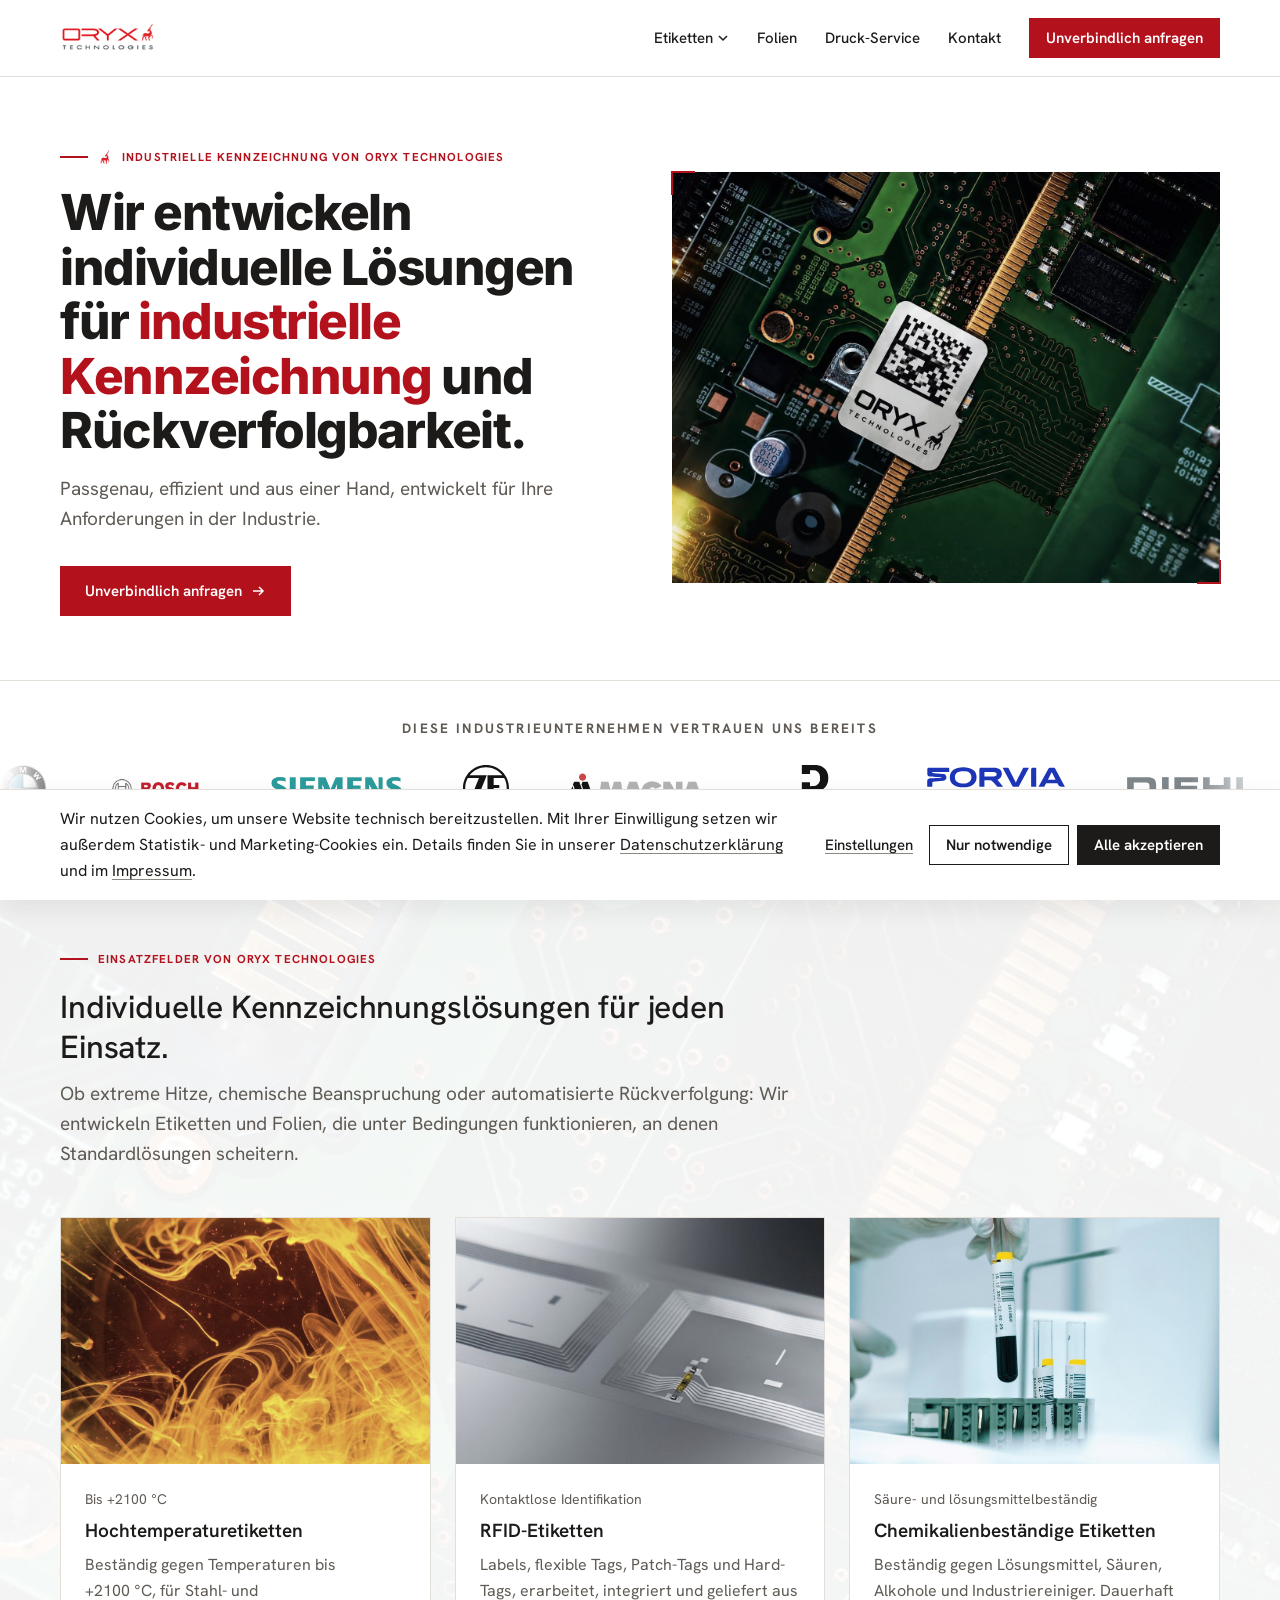
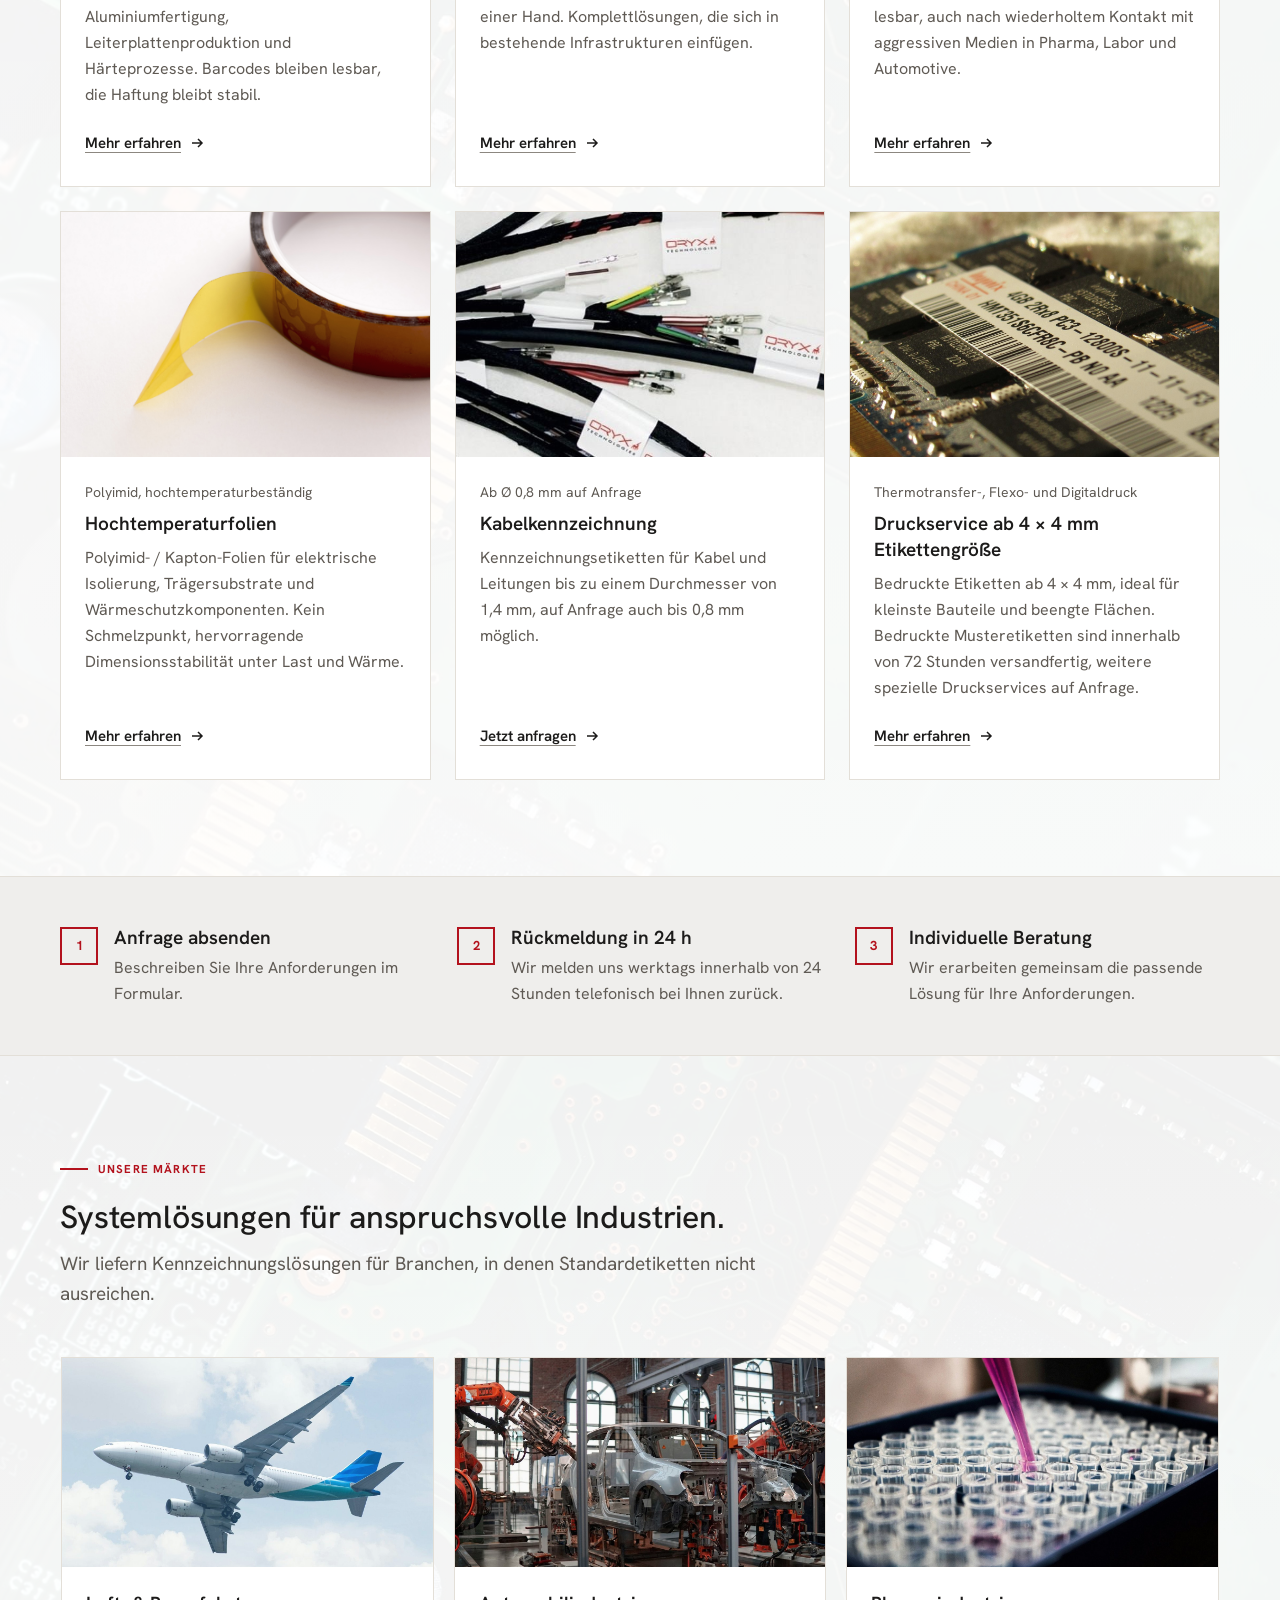
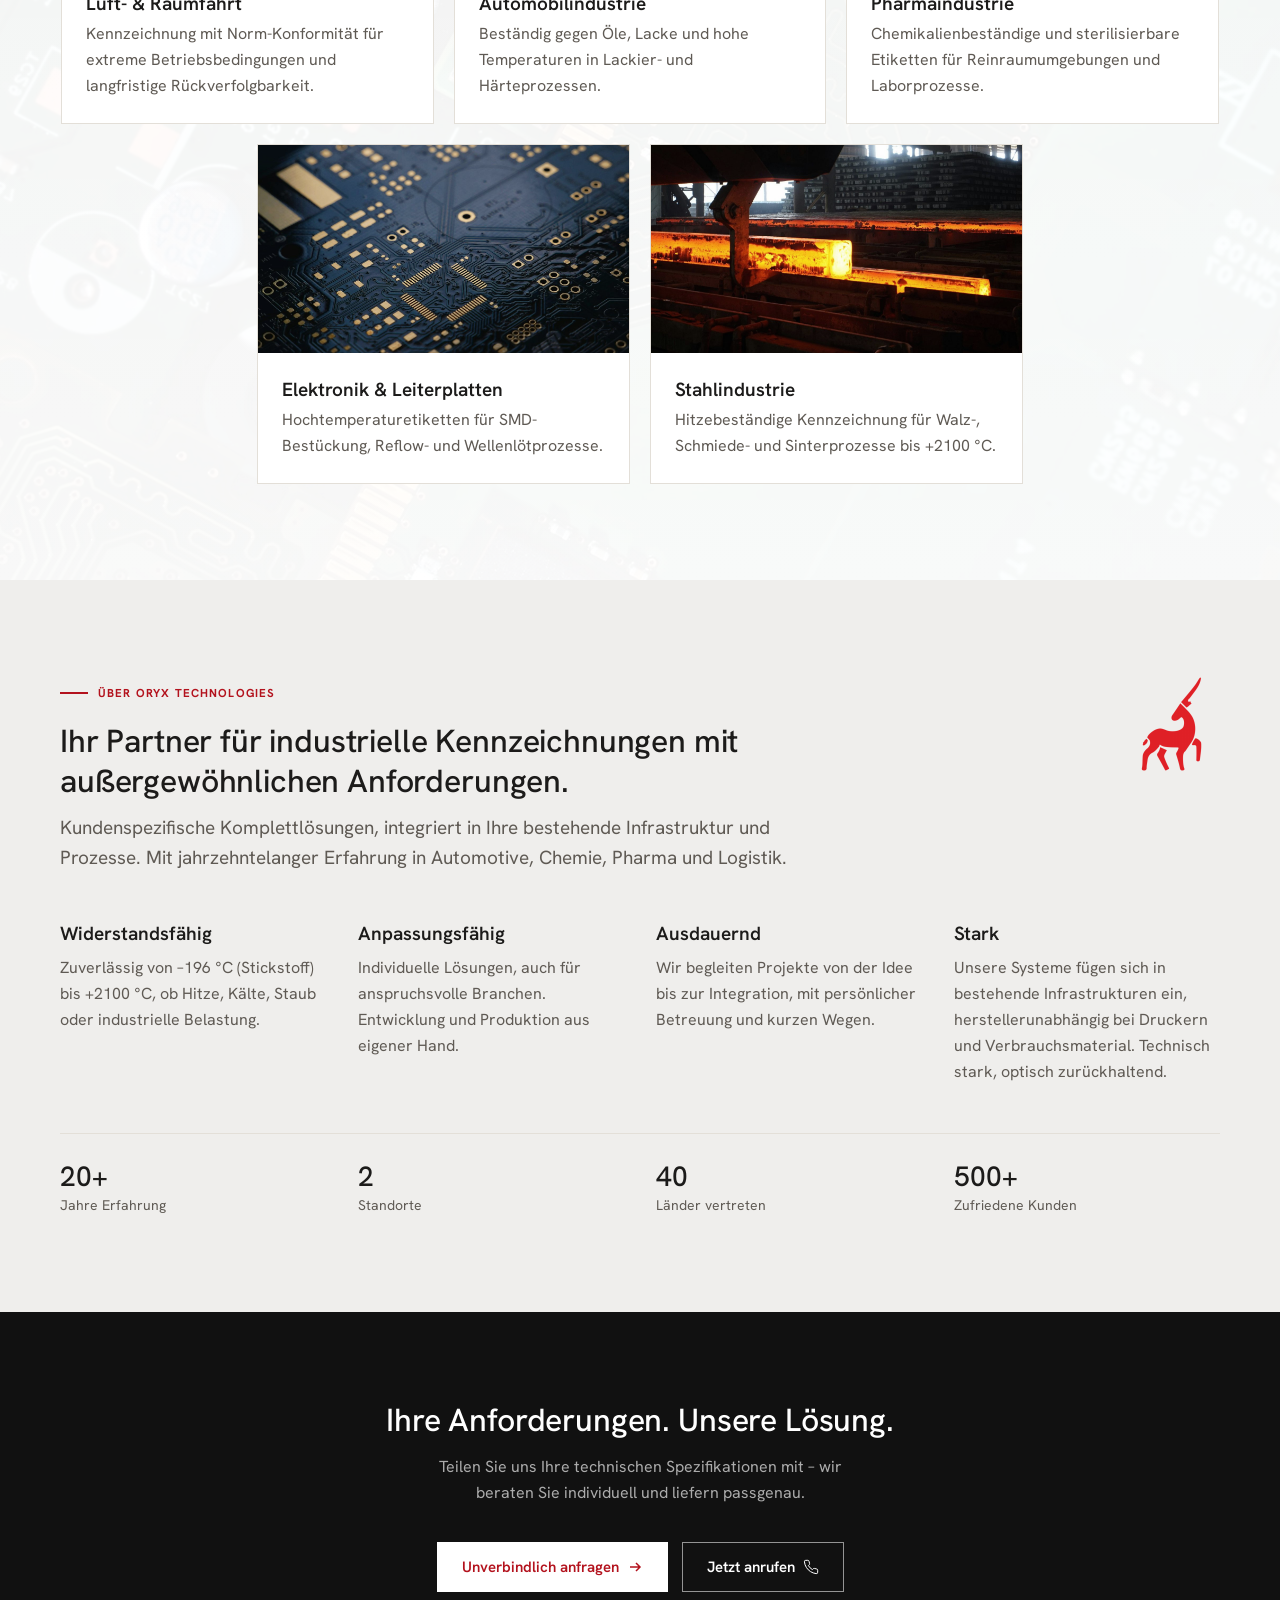
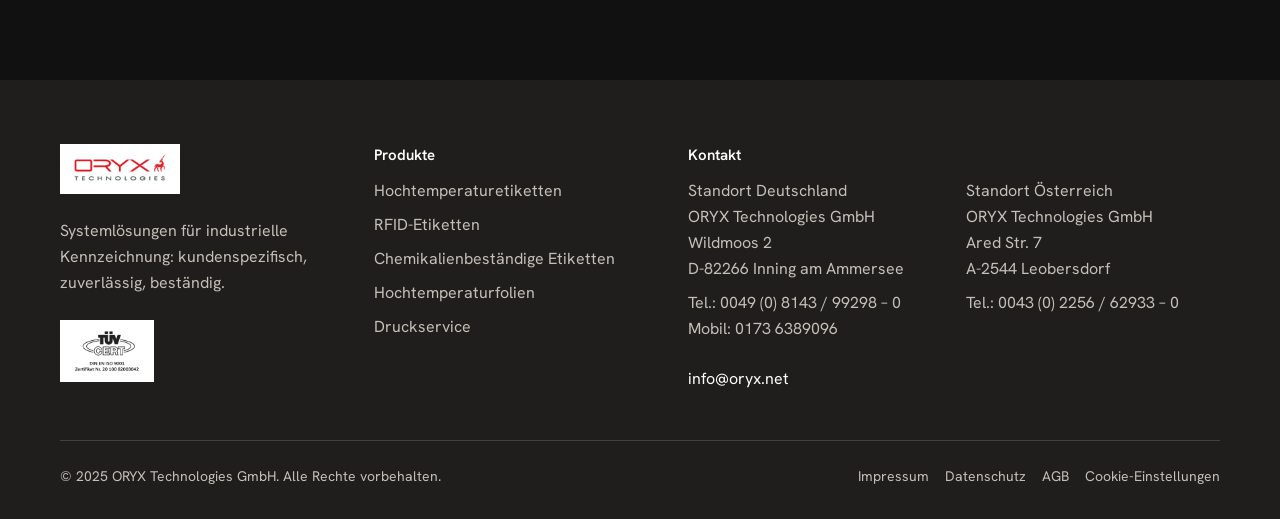
==== commit 62b5ea03: "CTAs: Beratungsgespraech vereinbaren wird zu Unverbindlich anfragen - Header-Button, mobiles Menue, " ====
--- a/index.html
+++ b/index.html
@@ -103,7 +103,7 @@
       <li class="nav-item"><a href="druck-service" class="nav-link menu">Druck-Service</a></li>
       <li class="nav-item"><a href="kontakt" class="nav-link menu">Kontakt</a></li>
     </ul>
-    <a href="kontakt" class="btn btn-primary nav-cta action">Beratungsgespräch vereinbaren</a>
+    <a href="kontakt" class="btn btn-primary nav-cta action">Unverbindlich anfragen</a>
     <button class="nav-burger" aria-label="Menü öffnen"><span></span><span></span><span></span></button>
   </div>
 </nav>
@@ -119,7 +119,7 @@
   <a href="hochtemperaturfolien">Hochtemperaturfolien</a>
   <a href="druck-service">Druck-Service</a>
   <a href="kontakt">Kontakt</a>
-  <a href="kontakt" class="btn btn-primary action">Beratungsgespräch vereinbaren</a>
+  <a href="kontakt" class="btn btn-primary action">Unverbindlich anfragen</a>
 </div>
 
 <section class="hero">
@@ -128,7 +128,7 @@
       <span class="eyebrow"><img src="img/cropped-Fav-Icon-192x192.png" alt="" class="eyebrow-logo">Industrielle Kennzeichnung von ORYX Technologies</span>
       <h1 class="display">Wir entwickeln individuelle Lösungen für <span class="hl">industrielle Kennzeichnung</span> und Rückverfolgbarkeit.</h1>
       <p class="hero-desc lead">Passgenau, effizient und aus einer Hand, entwickelt für Ihre Anforderungen in der Industrie.</p>
-      <div class="hero-actions"><a href="kontakt" class="btn btn-primary action">Beratungsgespräch vereinbaren <svg width="16" height="16" viewBox="0 0 16 16" fill="none" aria-hidden="true"><path d="M3 8h10M9 4l4 4-4 4" stroke="currentColor" stroke-width="1.5"/></svg></a></div>
+      <div class="hero-actions"><a href="kontakt" class="btn btn-primary action">Unverbindlich anfragen <svg width="16" height="16" viewBox="0 0 16 16" fill="none" aria-hidden="true"><path d="M3 8h10M9 4l4 4-4 4" stroke="currentColor" stroke-width="1.5"/></svg></a></div>
     </div>
     <div class="hero-media"><img src="img/produkte/etikett-leiterplatte.jpg" alt="ORYX-Etikett mit Data-Matrix-Code auf einer Leiterplatte" loading="eager"></div>
   </div>
@@ -231,7 +231,7 @@
       <h2 class="heading">Ihre Anforderungen. Unsere Lösung.</h2>
       <p>Teilen Sie uns Ihre technischen Spezifikationen mit – wir beraten Sie individuell und liefern passgenau.</p>
       <div class="cta-actions">
-        <a href="kontakt" class="btn btn-white action">Jetzt Beratungsgespräch vereinbaren <svg width="16" height="16" viewBox="0 0 16 16" fill="none" aria-hidden="true"><path d="M3 8h10M9 4l4 4-4 4" stroke="currentColor" stroke-width="1.5"/></svg></a>
+        <a href="kontakt" class="btn btn-white action">Unverbindlich anfragen <svg width="16" height="16" viewBox="0 0 16 16" fill="none" aria-hidden="true"><path d="M3 8h10M9 4l4 4-4 4" stroke="currentColor" stroke-width="1.5"/></svg></a>
         <a href="tel:+491736389096" class="btn btn-outline-white action">Jetzt anrufen <svg width="16" height="16" viewBox="0 0 24 24" fill="none" stroke="currentColor" stroke-width="1.5" aria-hidden="true"><path d="M22 16.92v3a2 2 0 01-2.18 2 19.79 19.79 0 01-8.63-3.07 19.5 19.5 0 01-6-6 19.79 19.79 0 01-3.07-8.67A2 2 0 014.11 2h3a2 2 0 012 1.72c.13.96.36 1.9.7 2.81a2 2 0 01-.45 2.11L8.09 9.91a16 16 0 006 6l1.27-1.27a2 2 0 012.11-.45c.91.34 1.85.57 2.81.7A2 2 0 0122 16.92z"/></svg></a>
       </div>
     </div>
